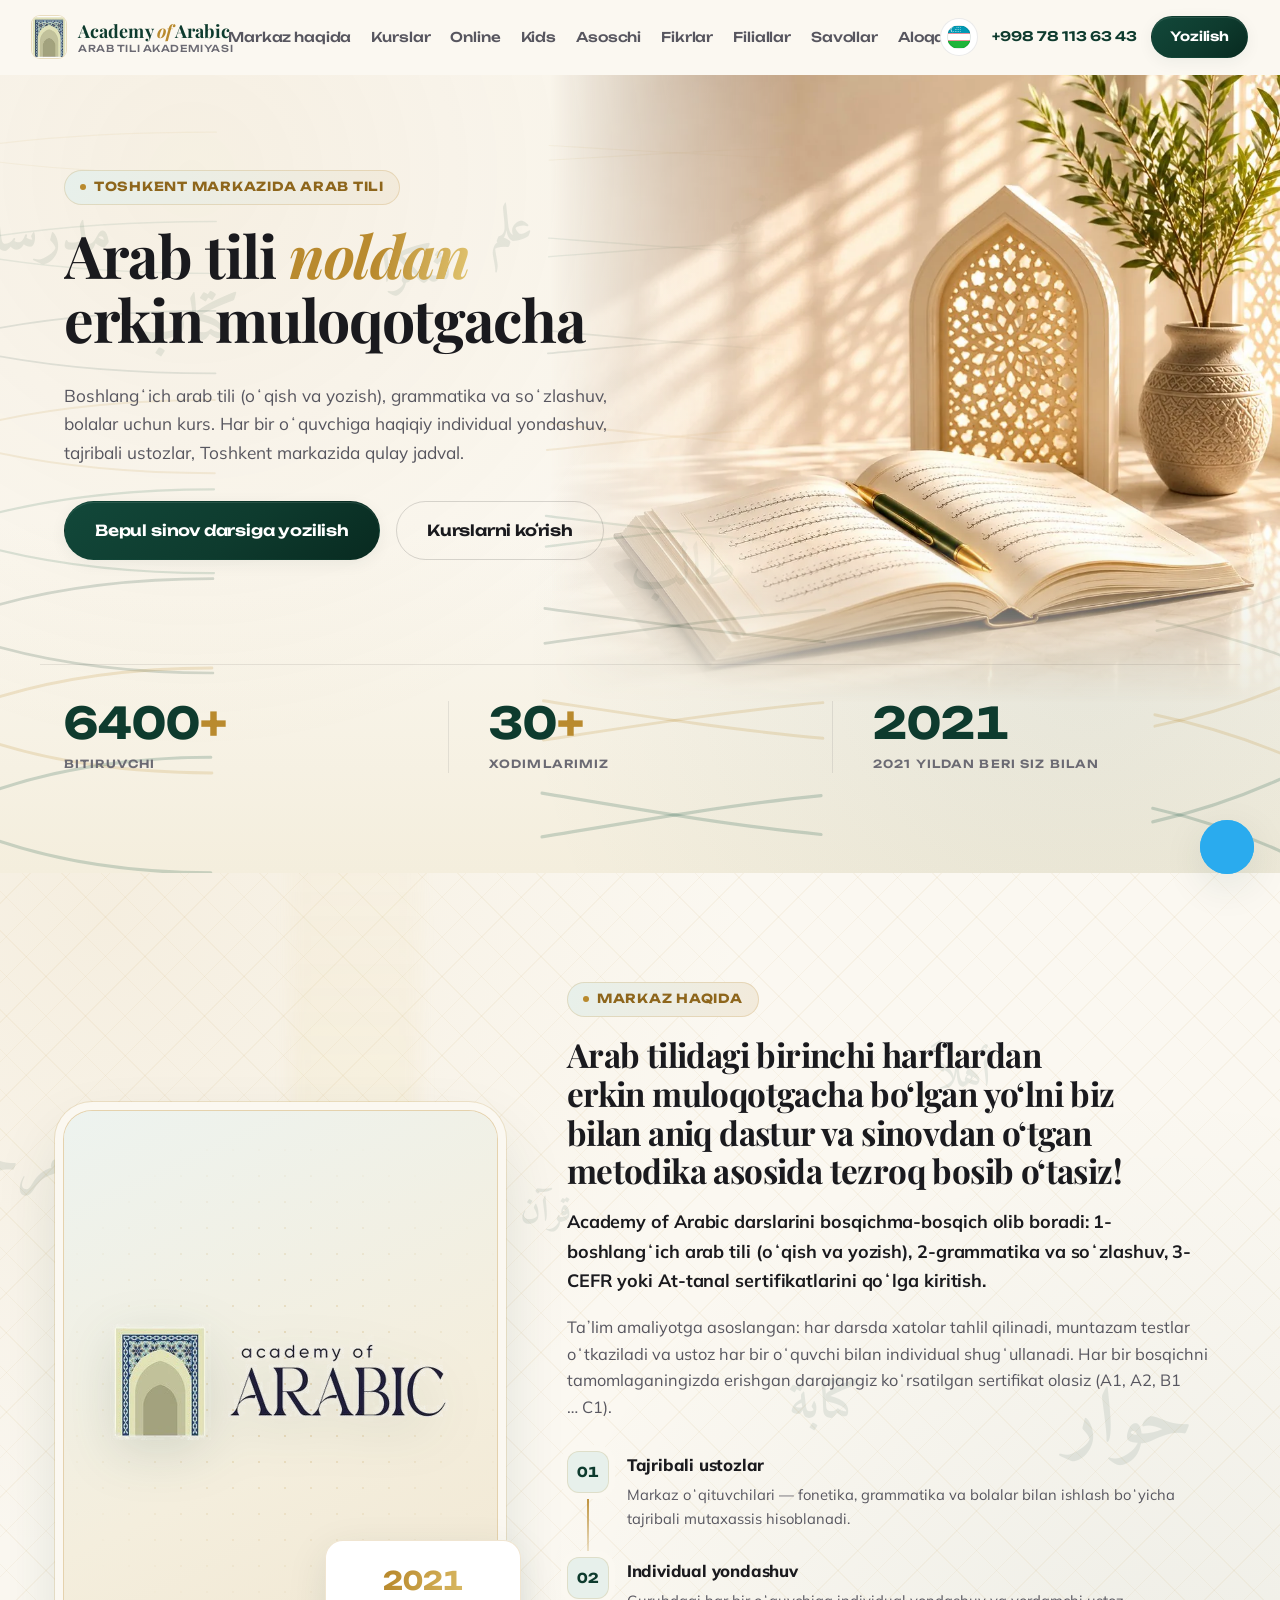
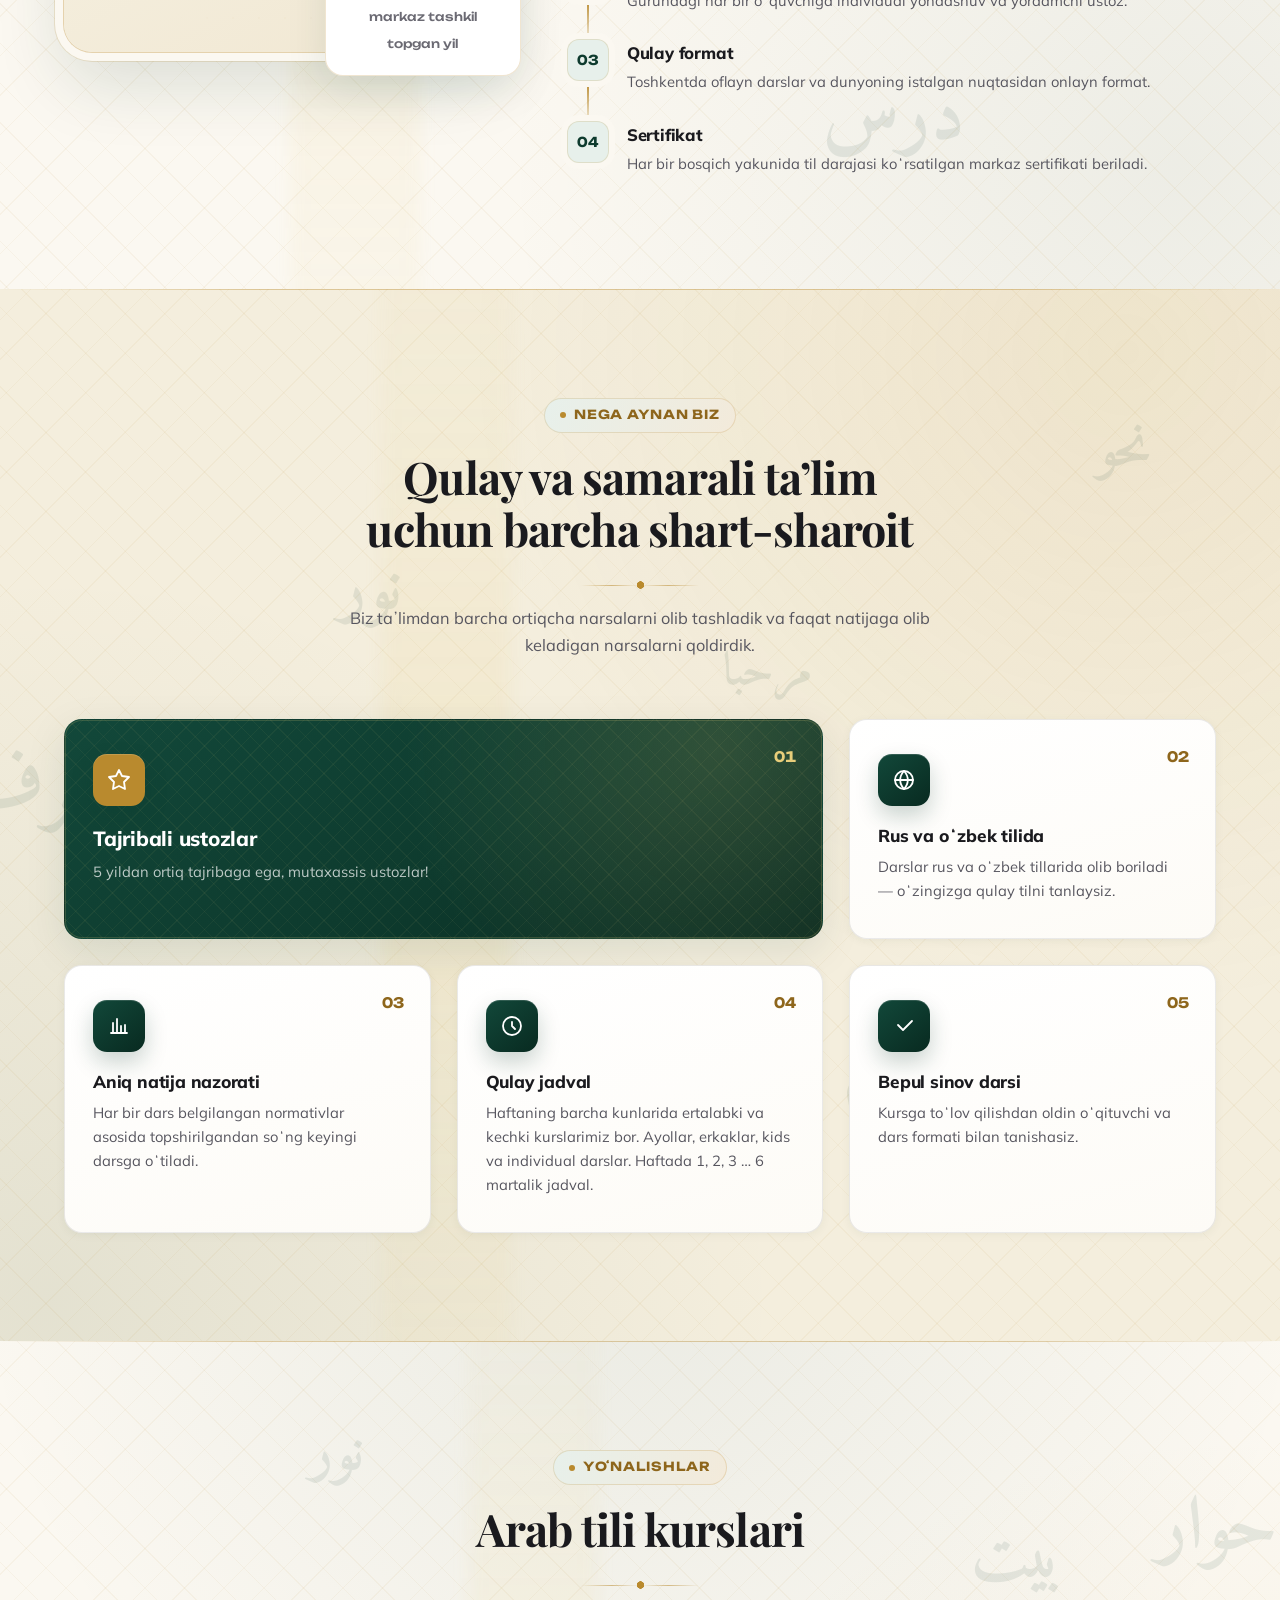
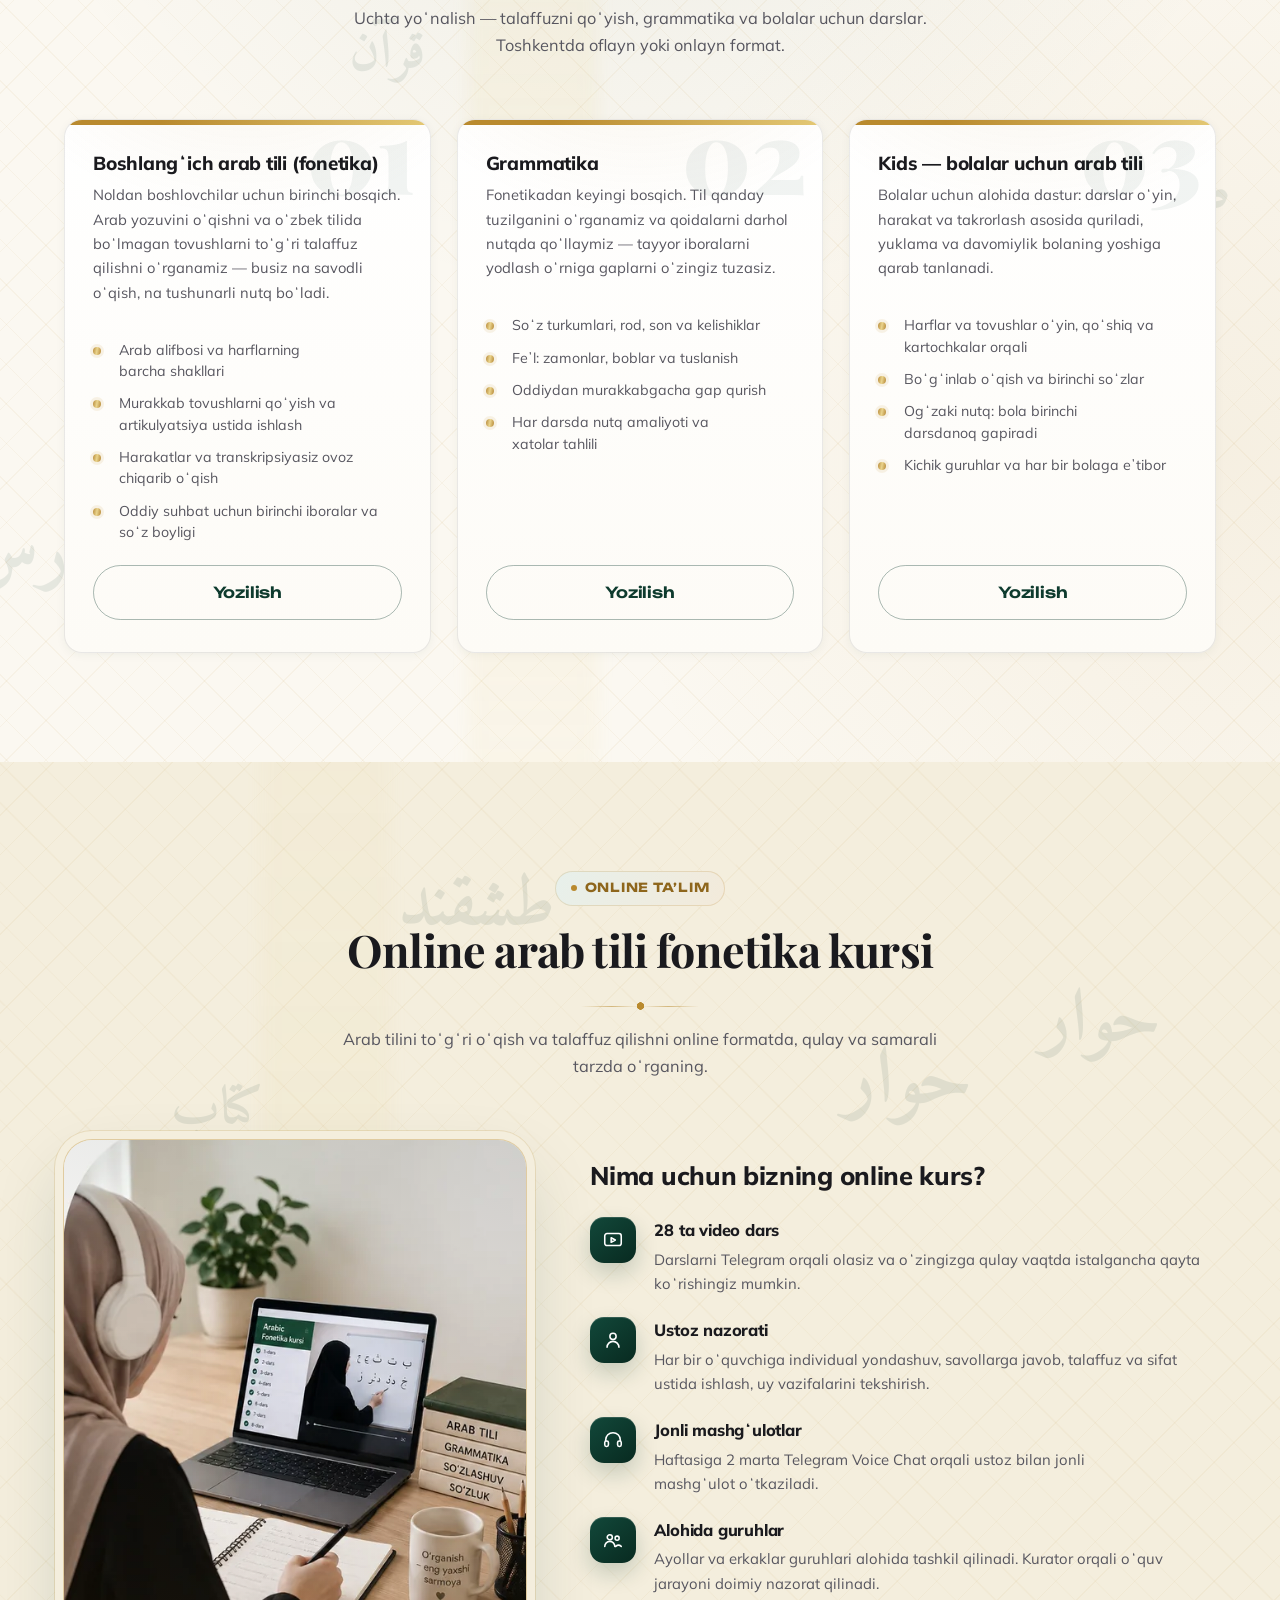
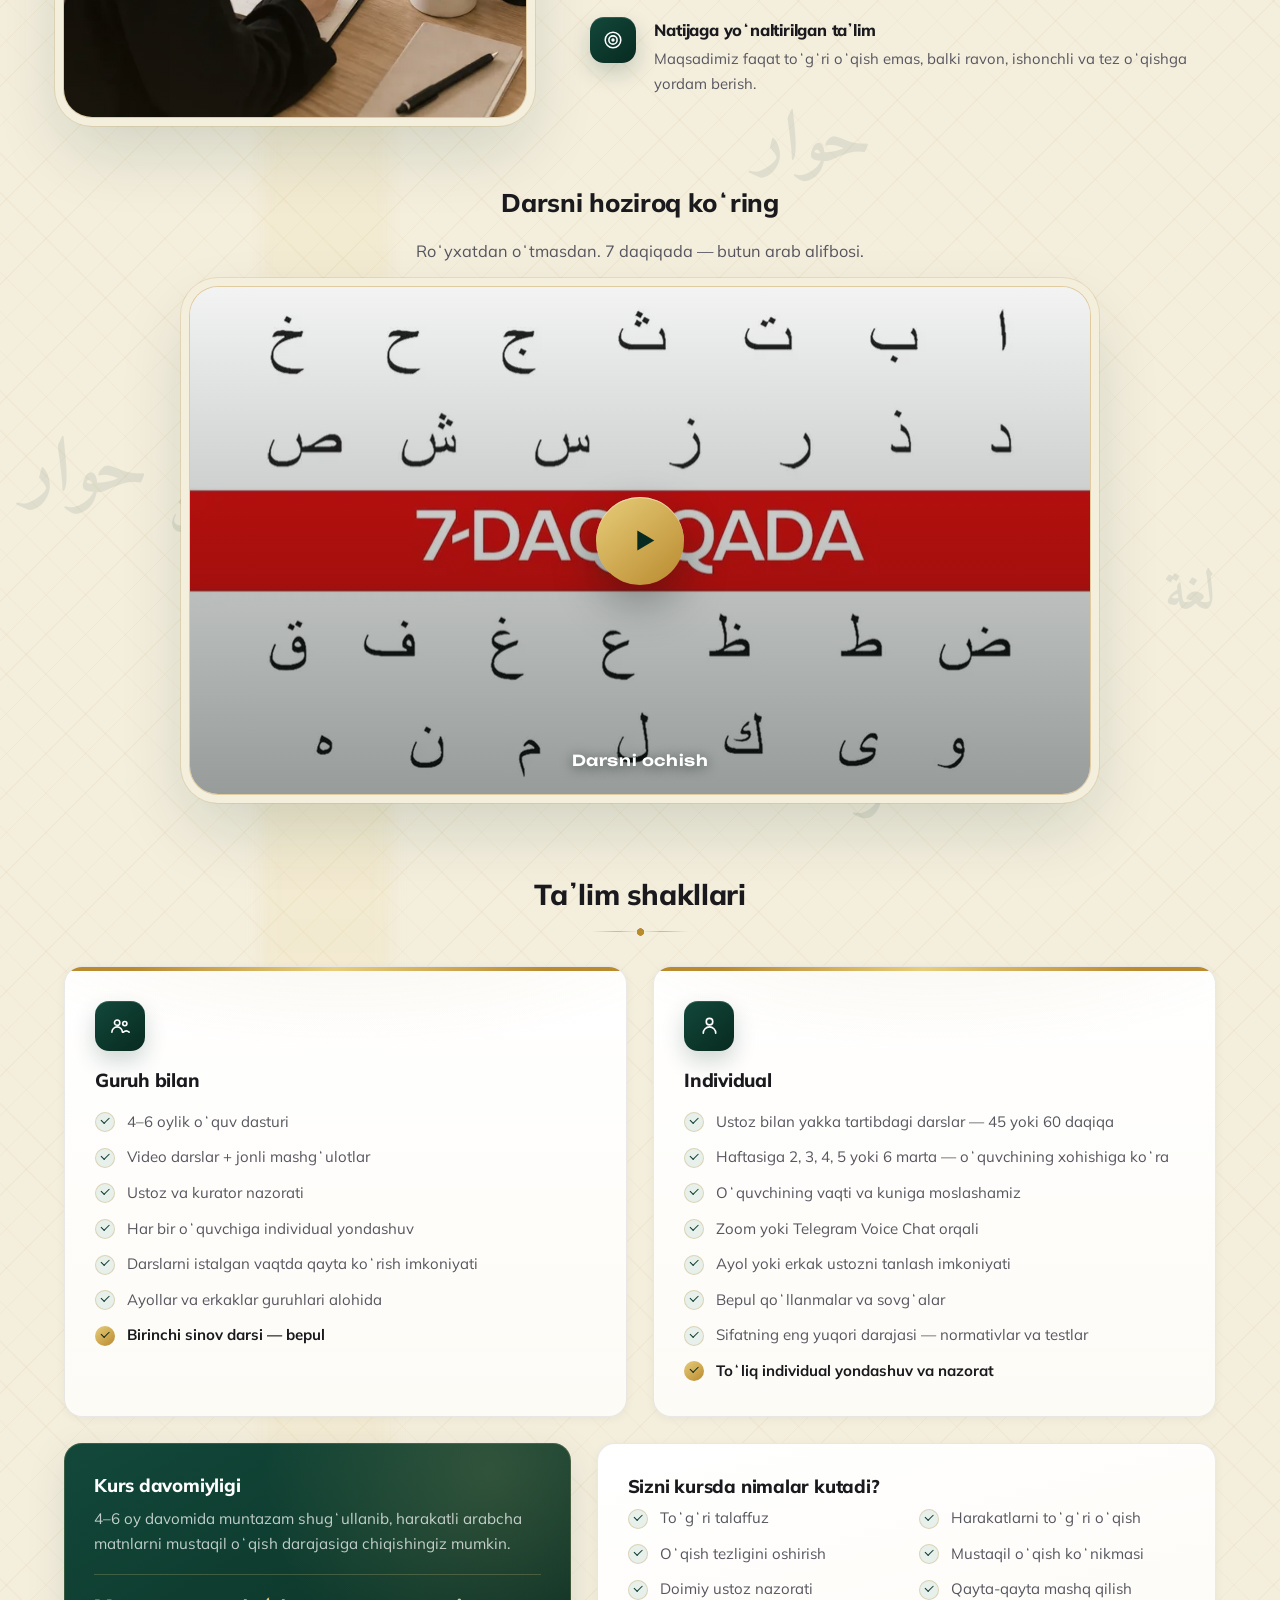
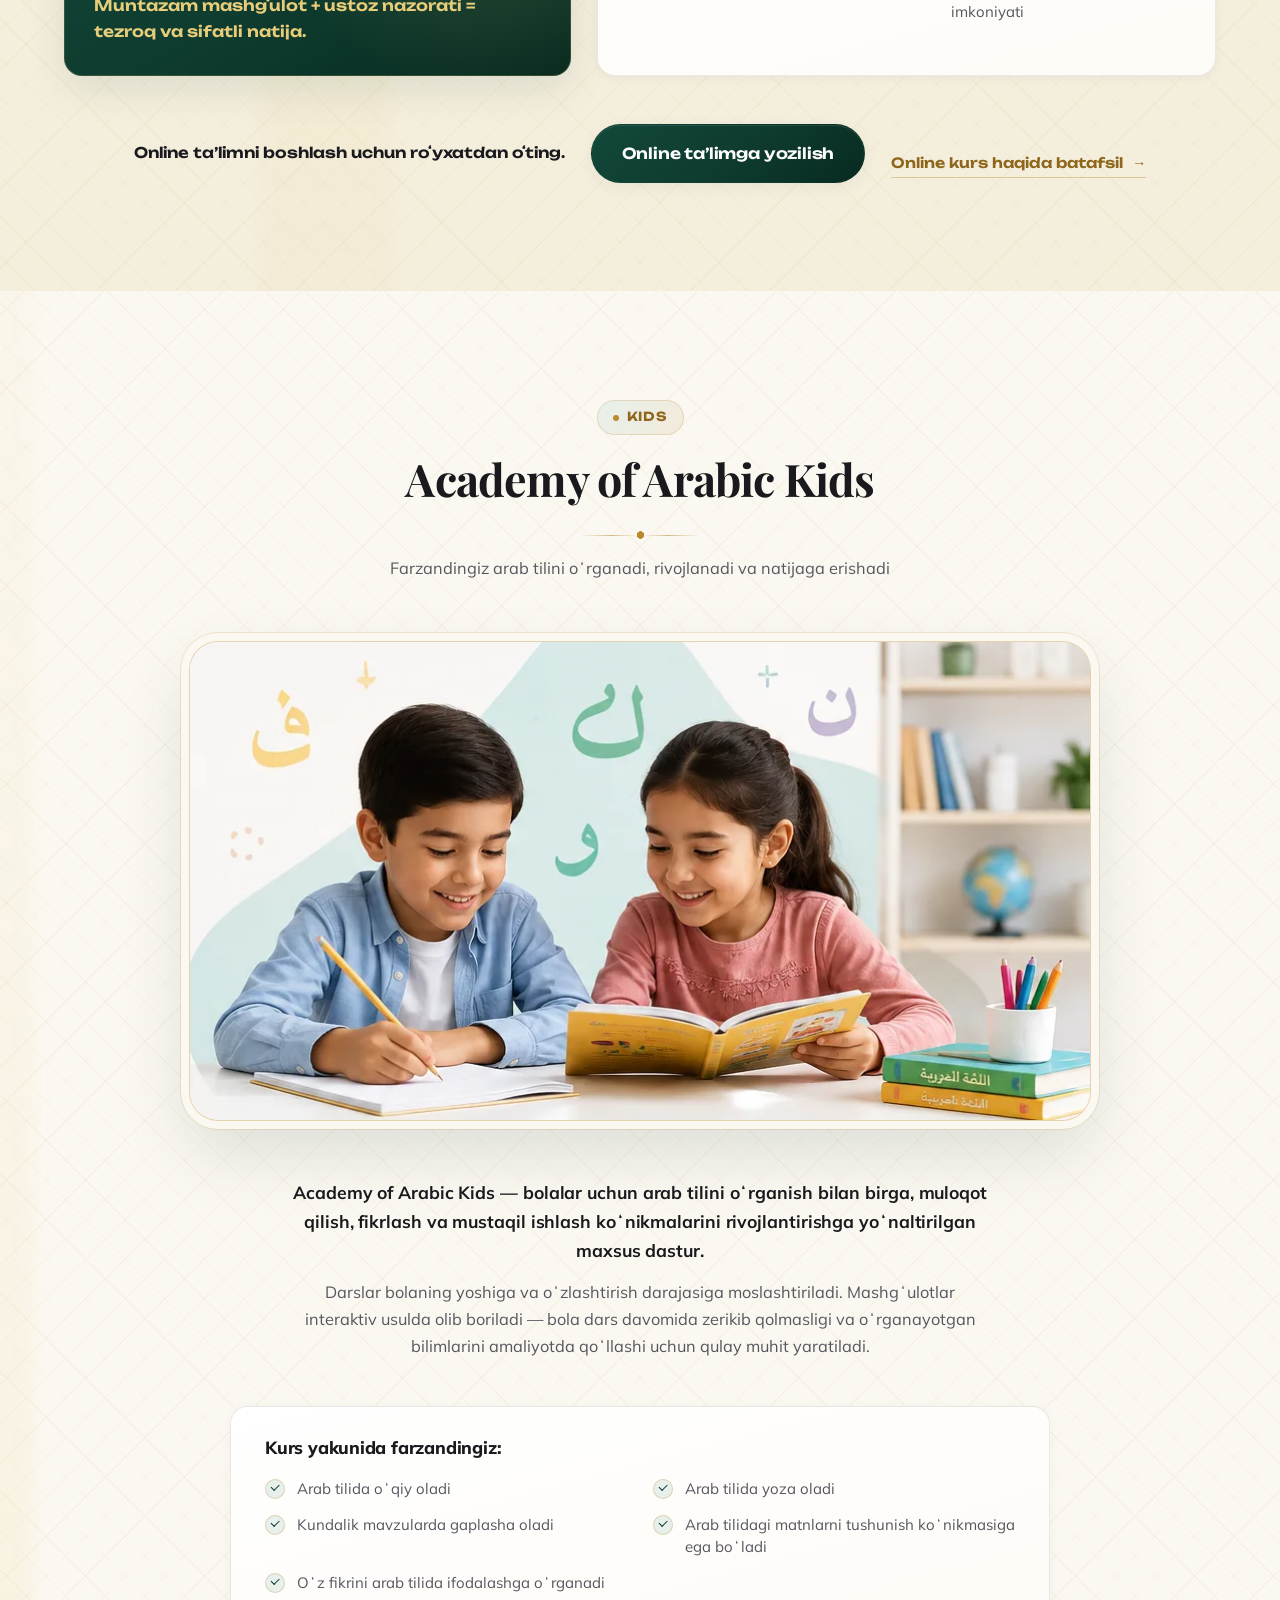
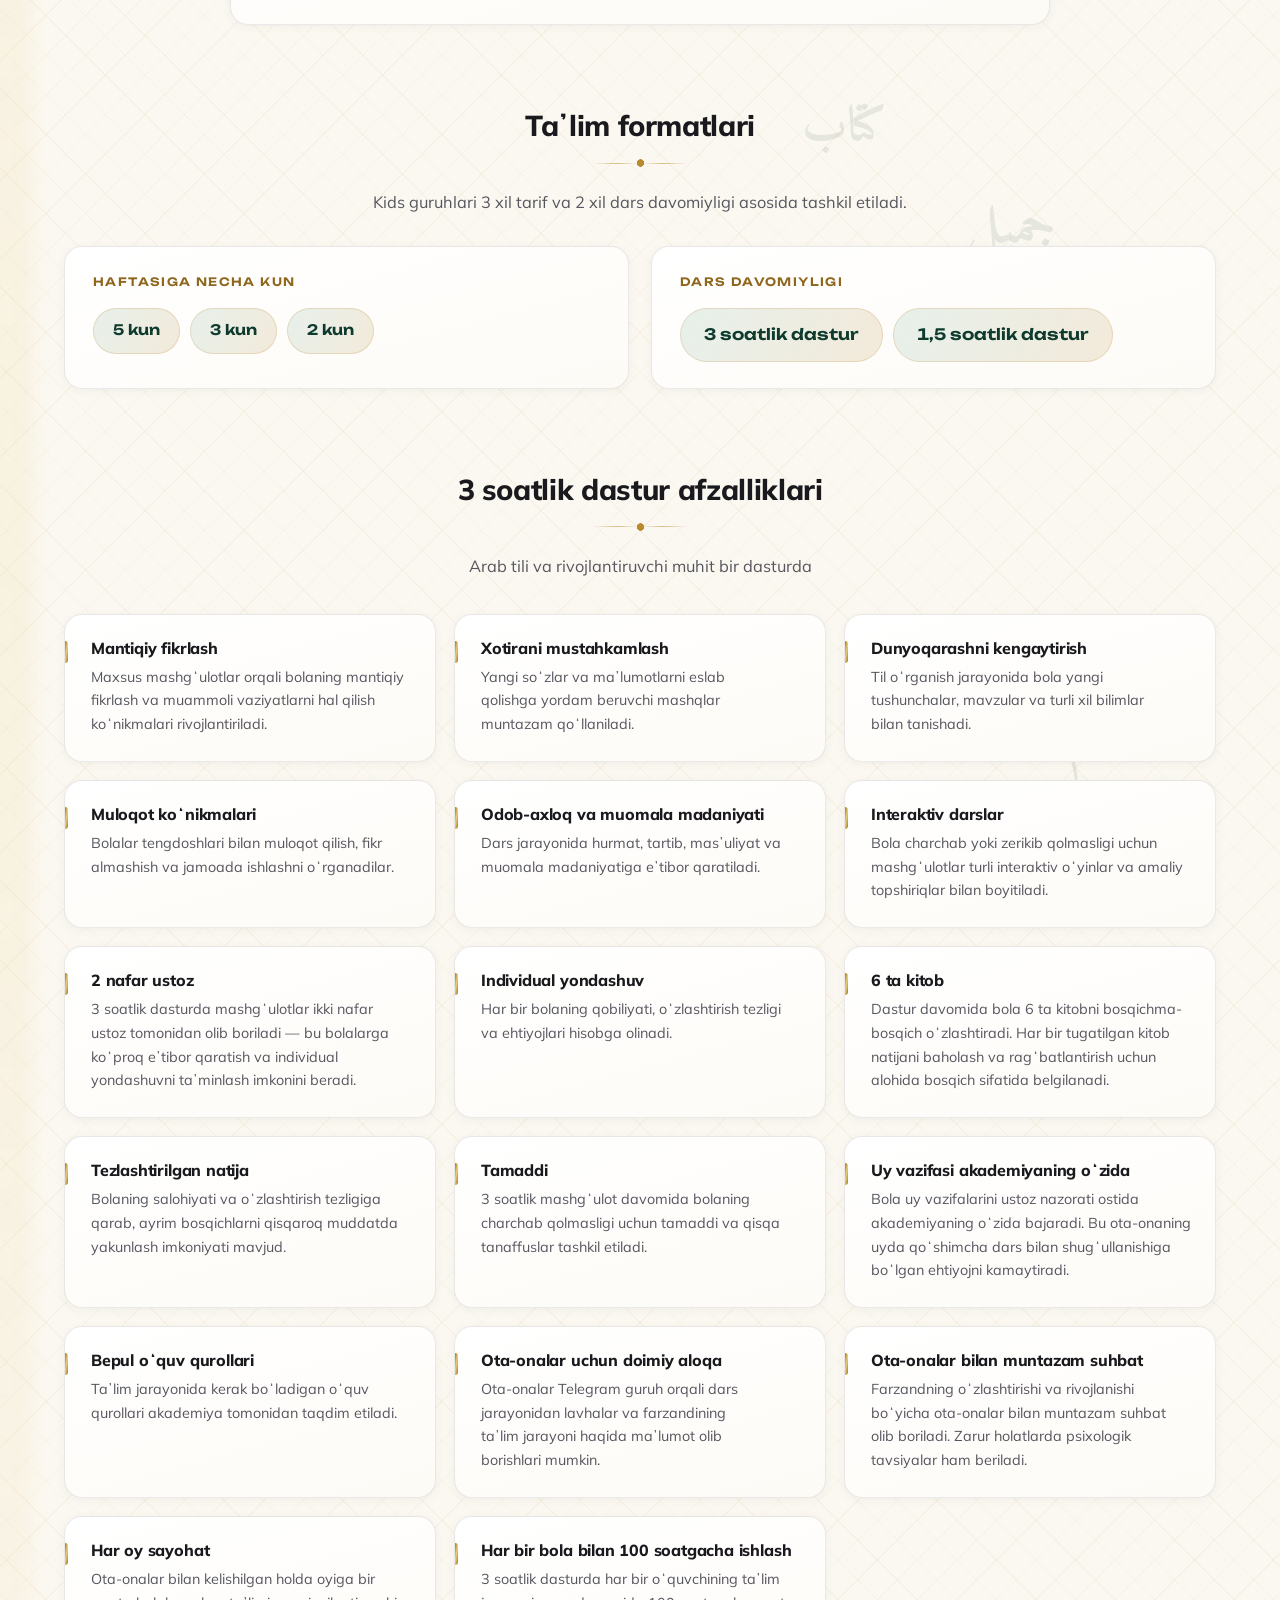
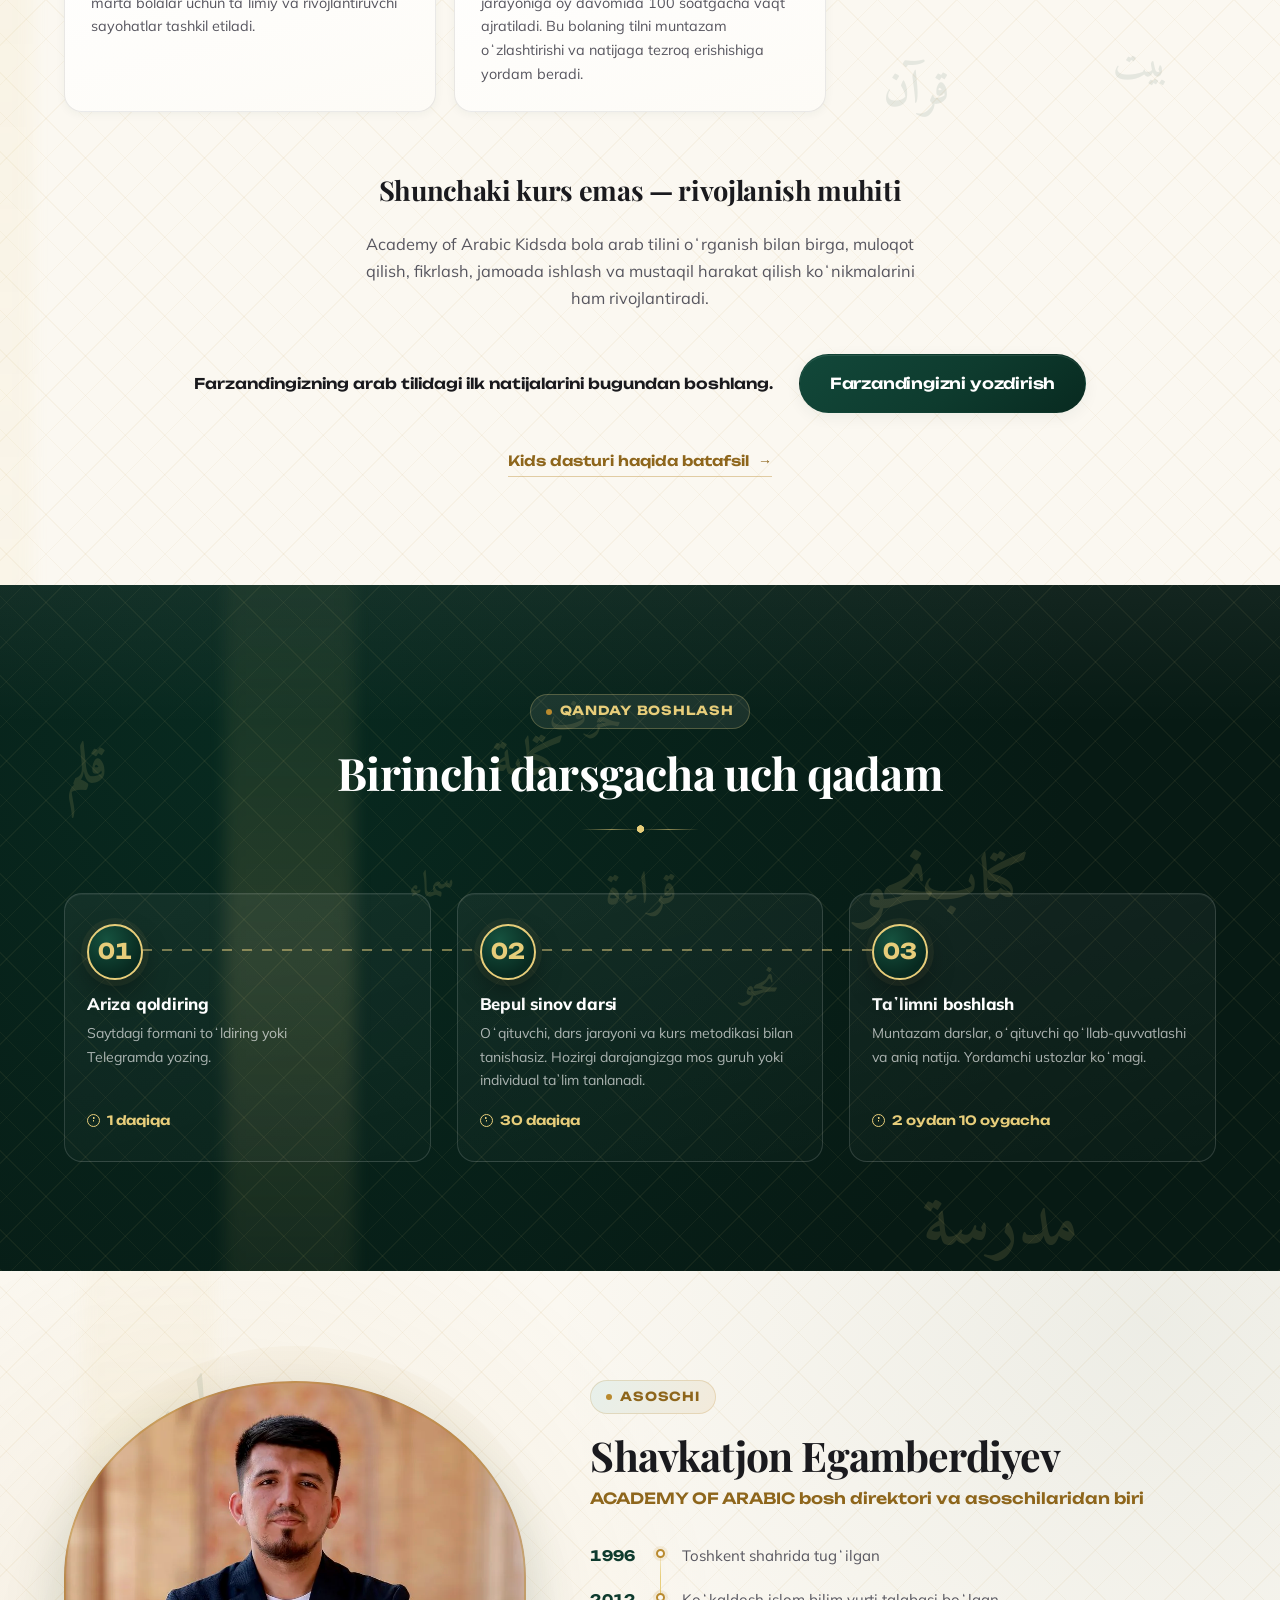
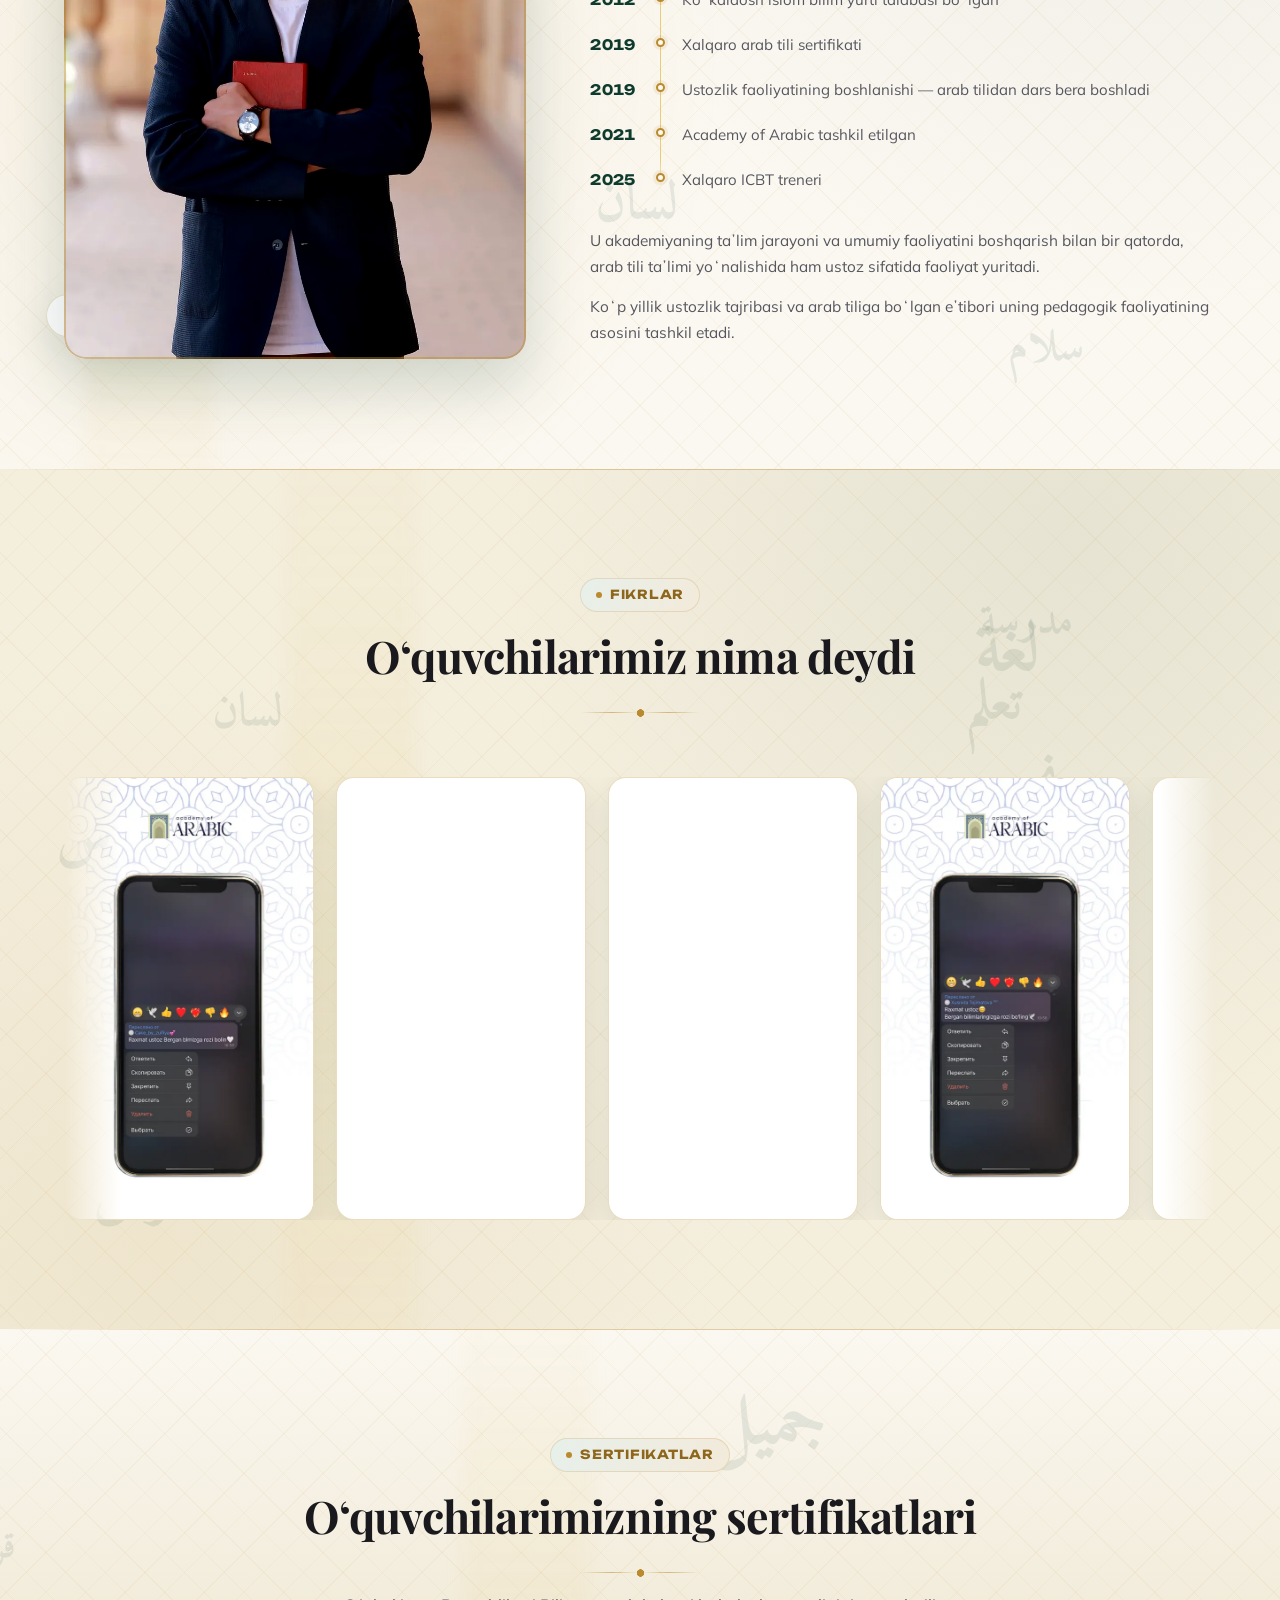
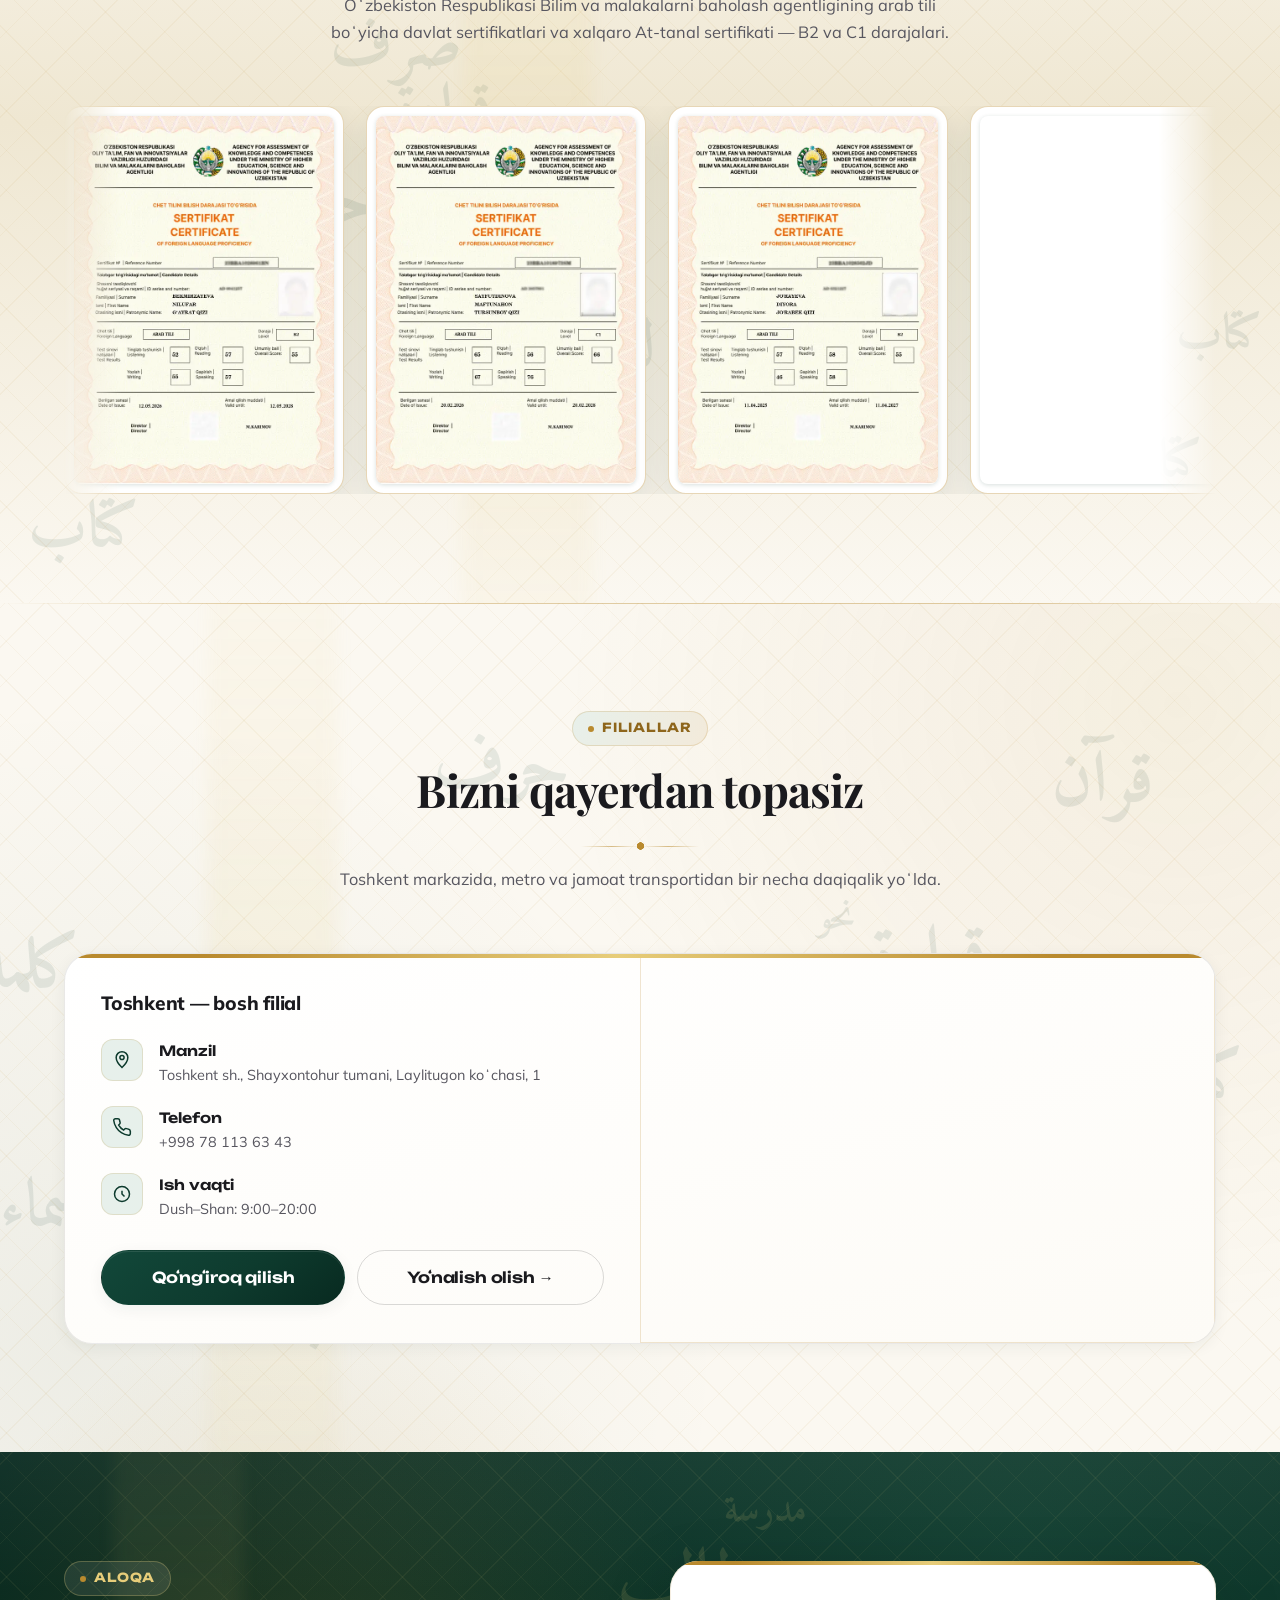
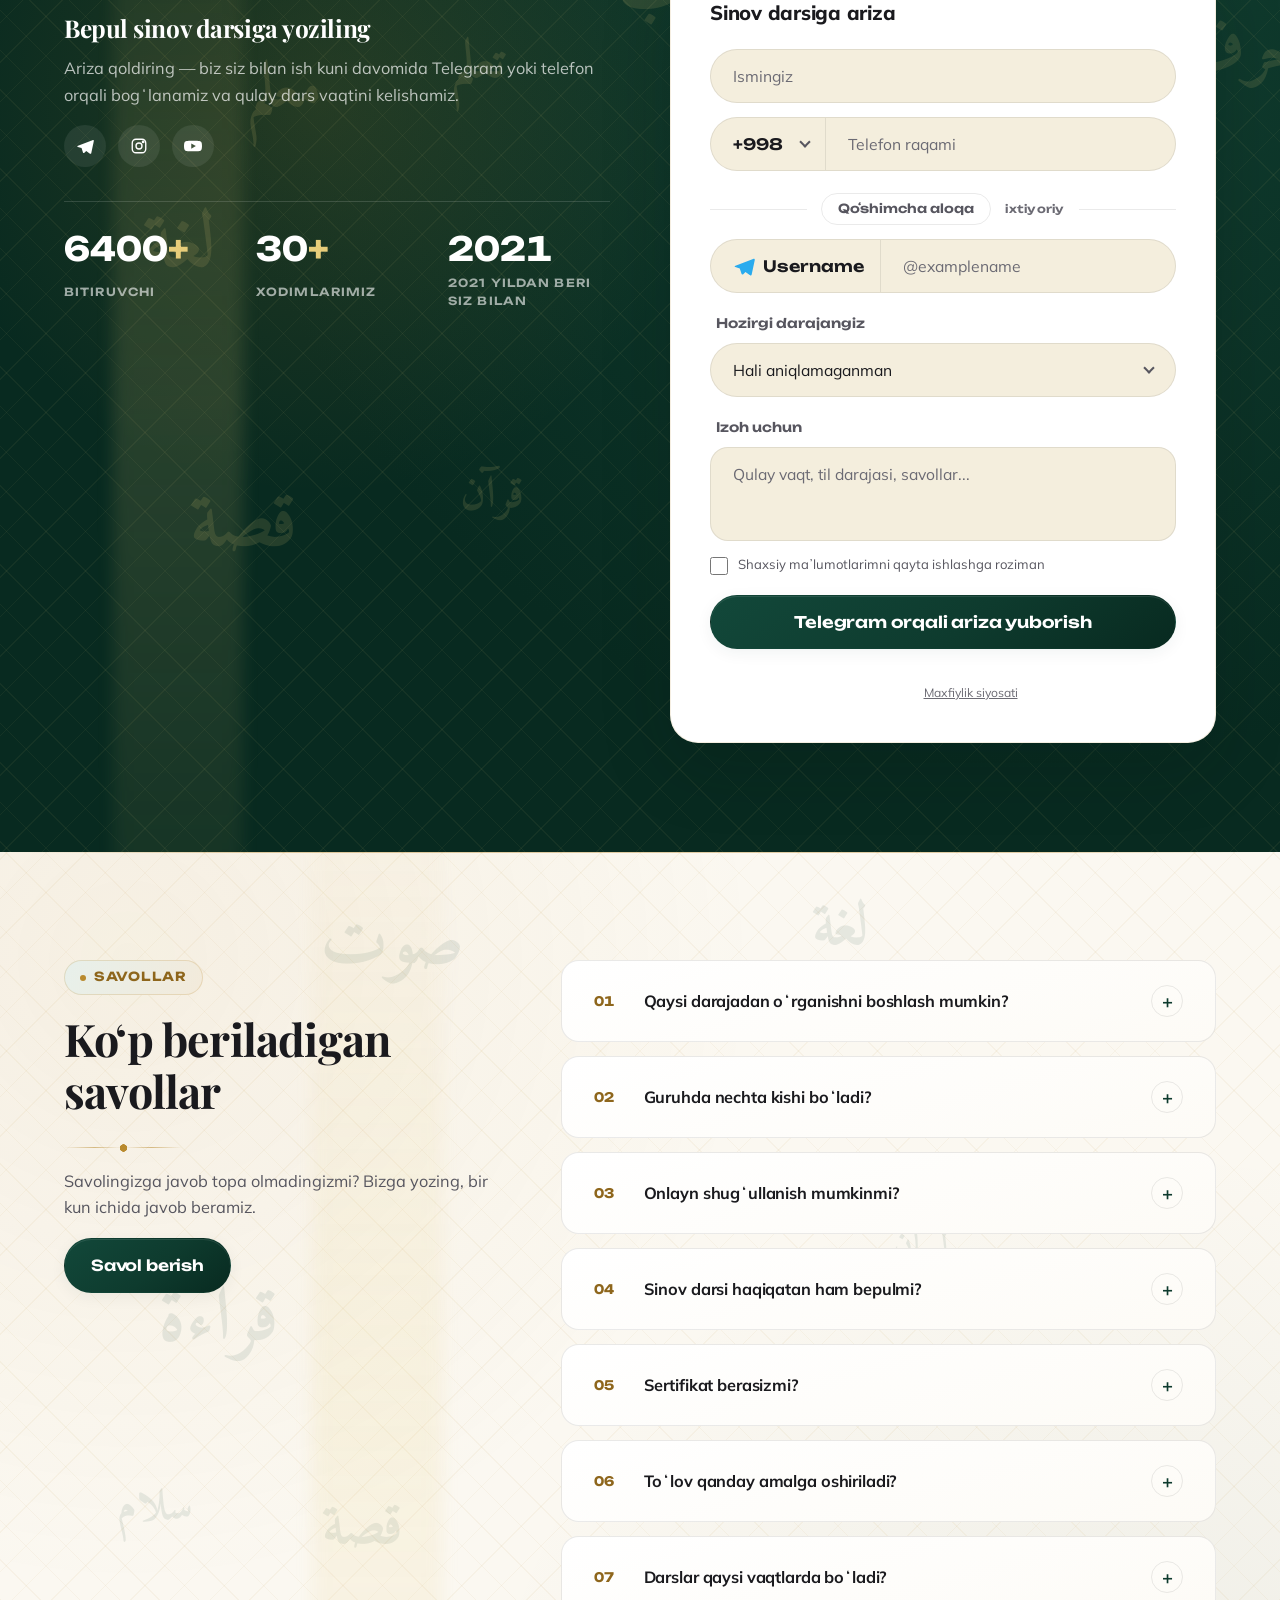
==== index.html @ 7df8fb24 "Show the seven-minute alphabet lesson instead of lesson one The sample lesson on the page was "Arab " ====
<!DOCTYPE html>

<html dir="ltr" lang="uz">
<head>
<meta charset="utf-8"/>
<meta content="width=device-width, initial-scale=1.0" name="viewport"/>
<title>Arab tili kurslari Toshkentda — Academy of Arabic</title>
<meta content="Toshkentda arab tili kurslari: fonetika, grammatika, bolalar uchun Kids va online taʼlim. Davlat ruhsatnomasi, 6400+ bitiruvchi. Birinchi dars bepul." name="description"/>
<meta content="arab tili, arab akademiyasi, arab tili akademiyasi, arab tili kurslari, toshkentda arab tili, arab tili oʻrganish, academy of arabic, fonetika, grammatika, kids arab tili" name="keywords"/>
<meta content="Academy of Arabic" property="og:site_name"/>
<meta content="Arab tili kurslari Toshkentda — Academy of Arabic" property="og:title"/>
<meta content="Fonetika, grammatika va bolalar uchun arab tili kurslari. Har bir oʻquvchiga individual yondashuv. Bepul sinov darsiga yoziling!" property="og:description"/>
<meta content="website" property="og:type"/>
<meta content="https://academy-of-arabic.uz/" property="og:url"/>
<meta content="https://academy-of-arabic.uz/assets/og-cover.jpg" property="og:image"/>
<meta content="1200" property="og:image:width"/>
<meta content="630" property="og:image:height"/>
<meta content="Academy of Arabic — arab tili akademiyasi Toshkentda" property="og:image:alt"/>
<meta content="uz_UZ" property="og:locale"/>
<meta content="summary_large_image" name="twitter:card"/>
<meta content="Arab tili kurslari Toshkentda — Academy of Arabic" name="twitter:title"/>
<meta content="Fonetika, grammatika va bolalar uchun arab tili kurslari. Bepul sinov darsiga yoziling!" name="twitter:description"/>
<meta content="https://academy-of-arabic.uz/assets/og-cover.jpg" name="twitter:image"/>
<meta content="UZ-TK" name="geo.region"/>
<meta content="Toshkent" name="geo.placename"/>
<meta content="41.3231156;69.2299471" name="geo.position"/>
<meta content="41.3231156, 69.2299471" name="ICBM"/>
<!-- Google reads the sizes it is given and prefers a square multiple of
     48; /favicon.ico is its documented fallback and lives at the root. -->
<link href="/favicon.ico?v=b4f56022de" rel="icon" sizes="16x16 32x32 48x48"/>
<link href="/assets/favicon-96.png?v=634ba7b935" rel="icon" sizes="96x96" type="image/png"/>
<link href="/assets/favicon-192.png?v=8e1a1da3ba" rel="icon" sizes="192x192" type="image/png"/>
<link href="/assets/apple-touch-icon.png?v=5cd60ec1dc" rel="apple-touch-icon" sizes="180x180"/>
<link href="/site.webmanifest" rel="manifest"/>
<meta content="#0E3B2E" name="theme-color"/>
<script type="application/ld+json">{
  "@context": "https://schema.org",
  "@graph": [
    {
      "@type": [
        "EducationalOrganization",
        "LocalBusiness"
      ],
      "@id": "https://academy-of-arabic.uz/#org",
      "name": "Academy of Arabic",
      "alternateName": [
        "Arab tili akademiyasi",
        "Arab Akademiyasi",
        "Arab tili oʻquv markazi",
        "Академия арабского языка"
      ],
      "url": "https://academy-of-arabic.uz/",
      "logo": "https://academy-of-arabic.uz/assets/logo-full.png",
      "image": "https://academy-of-arabic.uz/assets/og-cover.jpg",
      "description": "Toshkentdagi arab tili akademiyasi. Fonetika, grammatika va bolalar uchun arab tili kurslari.",
      "foundingDate": "2021",
      "address": {
        "@type": "PostalAddress",
        "streetAddress": "Laylitugon koʻchasi, 1",
        "addressLocality": "Toshkent",
        "addressSubLocality": "Shayxontohur tumani",
        "addressRegion": "Toshkent",
        "postalCode": "100001",
        "addressCountry": "UZ"
      },
      "geo": {
        "@type": "GeoCoordinates",
        "latitude": 41.3231156,
        "longitude": 69.2299471
      },
      "hasMap": "https://maps.app.goo.gl/5DndJWrEiPE9XPqY8",
      "telephone": "+998781136343",
      "areaServed": {
        "@type": "City",
        "name": "Toshkent"
      },
      "openingHoursSpecification": [
        {
          "@type": "OpeningHoursSpecification",
          "dayOfWeek": [
            "Monday",
            "Tuesday",
            "Wednesday",
            "Thursday",
            "Friday",
            "Saturday"
          ],
          "opens": "09:00",
          "closes": "20:00"
        }
      ],
      "sameAs": [
        "https://t.me/academy_arabic",
        "https://instagram.com/academy_arabic",
        "https://www.youtube.com/@Academyofarabic"
      ],
      "knowsLanguage": [
        "ar",
        "uz",
        "ru"
      ],
      "founder": {
        "@id": "https://academy-of-arabic.uz/#director"
      },
      "employee": {
        "@id": "https://academy-of-arabic.uz/#director"
      }
    },
    {
      "@type": "WebSite",
      "@id": "https://academy-of-arabic.uz/#website",
      "url": "https://academy-of-arabic.uz/",
      "name": "Academy of Arabic",
      "inLanguage": "uz",
      "publisher": {
        "@id": "https://academy-of-arabic.uz/#org"
      }
    },
    {
      "@type": "ItemList",
      "name": "Arab tili kurslari",
      "itemListElement": [
        {
          "@type": "ListItem",
          "position": 1,
          "item": {
            "@type": "Course",
            "name": "Boshlangʻich arab tili (fonetika)",
            "description": "Arab tili tovushlari va talaffuzini qoʻyish — keyingi bosqichlar uchun asos.",
            "provider": {
              "@id": "https://academy-of-arabic.uz/#org"
            },
            "inLanguage": [
              "uz",
              "ru",
              "ar"
            ],
            "educationalLevel": "Beginner",
            "hasCourseInstance": {
              "@type": "CourseInstance",
              "courseMode": [
                "Onsite",
                "Online"
              ],
              "location": {
                "@id": "https://academy-of-arabic.uz/#org"
              }
            }
          }
        },
        {
          "@type": "ListItem",
          "position": 2,
          "item": {
            "@type": "Course",
            "name": "Grammatika",
            "description": "Til tuzilishi, qoidalar va gap qurish amaliyoti.",
            "provider": {
              "@id": "https://academy-of-arabic.uz/#org"
            },
            "inLanguage": [
              "uz",
              "ru",
              "ar"
            ],
            "educationalLevel": "Intermediate",
            "hasCourseInstance": {
              "@type": "CourseInstance",
              "courseMode": [
                "Onsite",
                "Online"
              ],
              "location": {
                "@id": "https://academy-of-arabic.uz/#org"
              }
            }
          }
        },
        {
          "@type": "ListItem",
          "position": 3,
          "item": {
            "@type": "Course",
            "name": "Kids — bolalar uchun arab tili",
            "description": "3–12 yoshdagi bolalar uchun arab tili; dars soati va chastotasi tanlanadi.",
            "provider": {
              "@id": "https://academy-of-arabic.uz/#org"
            },
            "inLanguage": [
              "uz",
              "ru",
              "ar"
            ],
            "educationalLevel": "Beginner",
            "hasCourseInstance": {
              "@type": "CourseInstance",
              "courseMode": [
                "Onsite",
                "Online"
              ],
              "location": {
                "@id": "https://academy-of-arabic.uz/#org"
              }
            }
          }
        },
        {
          "@type": "ListItem",
          "position": 4,
          "item": {
            "@type": "Course",
            "name": "Online arab tili fonetika kursi",
            "description": "Arab tilini toʻgʻri oʻqish va talaffuz qilish boʻyicha online kurs: 28 ta video dars, haftasiga 2 marta jonli mashgʻulot va ustoz nazorati.",
            "provider": {
              "@id": "https://academy-of-arabic.uz/#org"
            },
            "inLanguage": [
              "uz",
              "ru",
              "ar"
            ],
            "educationalLevel": "Beginner",
            "hasCourseInstance": {
              "@type": "CourseInstance",
              "courseMode": "Online",
              "courseWorkload": "PT2H"
            }
          }
        }
      ]
    },
    {
      "@type": "FAQPage",
      "@id": "https://academy-of-arabic.uz/#faq",
      "mainEntity": [
        {
          "@type": "Question",
          "name": "Qaysi darajadan oʻrganishni boshlash mumkin?",
          "acceptedAnswer": {
            "@type": "Answer",
            "text": "Noldan — oʻquvchilarimizning aksariyati arab tili boʻyicha bazaviy bilimsiz boshlaydi. Sinov darsida boshlangʻich darajangizni aniqlaymiz va mos guruh tanlaymiz."
          }
        },
        {
          "@type": "Question",
          "name": "Guruhda nechta kishi boʻladi?",
          "acceptedAnswer": {
            "@type": "Answer",
            "text": "Guruhda 20 nafardan koʻp boʻlmaydi — bu oʻqituvchiga har biriga eʼtibor berish va har darsda nutqni mashq qilish imkonini beradi."
          }
        },
        {
          "@type": "Question",
          "name": "Onlayn shugʻullanish mumkinmi?",
          "acceptedAnswer": {
            "@type": "Answer",
            "text": "Ha, markazimizda Toshkentda oflayn darslar ham, boshqa shahar va davlatlardagi oʻquvchilar uchun onlayn format ham mavjud."
          }
        },
        {
          "@type": "Question",
          "name": "Sinov darsi haqiqatan ham bepulmi?",
          "acceptedAnswer": {
            "@type": "Answer",
            "text": "Ha, birinchi dars bepul va hech narsaga majburlamaydi — kursga toʻlov qilishdan oldin format va oʻqituvchini baholab koʻrasiz."
          }
        },
        {
          "@type": "Question",
          "name": "Sertifikat berasizmi?",
          "acceptedAnswer": {
            "@type": "Answer",
            "text": "Kurs yakunida har bir oʻquvchi oʻtilgan daraja va soatlar soni koʻrsatilgan markaz sertifikatini oladi."
          }
        },
        {
          "@type": "Question",
          "name": "Toʻlov qanday amalga oshiriladi?",
          "acceptedAnswer": {
            "@type": "Answer",
            "text": "Toʻlov bepul sinov darsidan soʻng, oylik asosda amalga oshiriladi. Individual format uchun alohida darslar boʻyicha toʻlov ham mavjud."
          }
        },
        {
          "@type": "Question",
          "name": "Darslar qaysi vaqtlarda boʻladi?",
          "acceptedAnswer": {
            "@type": "Answer",
            "text": "Markaz dushanbadan shanbagacha, soat 9:00 dan 20:00 gacha ishlaydi. Ertalabki, kechki va shanba kuni guruhlari bor — sinov darsida sizga qulay vaqtni tanlaymiz."
          }
        },
        {
          "@type": "Question",
          "name": "Bolalarni necha yoshdan qabul qilasiz?",
          "acceptedAnswer": {
            "@type": "Answer",
            "text": "Kids kursi 3 yoshdan 12 yoshgacha boʻlgan bolalar uchun moʻljallangan. Kattalar uchun fonetika va grammatika guruhlarida yosh chegarasi yoʻq."
          }
        },
        {
          "@type": "Question",
          "name": "Oʻquv markaz davlat ruhsatnomasi (litsenziya)ga egami?",
          "acceptedAnswer": {
            "@type": "Answer",
            "text": "Ha. Academy of Arabic NTM Vazirlar Mahkamasi huzuridagi Taʼlim sifatini nazorat qilish davlat inspeksiyasi tomonidan roʻyxatga olingan: 09.12.2021-yildagi №016923 tasdiqnoma, reestr raqami X-174389. Hujjatning ikkala sahifasi quyida keltirilgan — kattalashtirib koʻrish uchun rasm ustiga bosing."
          }
        }
      ]
    },
    {
      "@type": "Person",
      "@id": "https://academy-of-arabic.uz/#director",
      "name": "Shavkatjon Egamberdiyev",
      "jobTitle": "Asoschi va bosh direktor",
      "birthDate": "1996",
      "worksFor": {
        "@id": "https://academy-of-arabic.uz/#org"
      },
      "knowsLanguage": [
        "ar",
        "uz",
        "ru"
      ],
      "image": "https://academy-of-arabic.uz/assets/director.jpg"
    }
  ]
}</script>
<!-- The faces are served from this origin, cut to the subsets the four
     languages use; they were a render-blocking round trip to a third party
     before a word could be painted. Regenerate with tools/build-fonts.py.
     The three preloads are swapped per language by tools/build-langs.py. -->
<link as="font" crossorigin="" href="/assets/fonts/playfair-display-latin-wght-normal.woff2" rel="preload" type="font/woff2"/>
<link as="font" crossorigin="" href="/assets/fonts/mulish-latin-wght-normal.woff2" rel="preload" type="font/woff2"/>
<link as="font" crossorigin="" href="/assets/fonts/unbounded-latin-wght-normal.woff2" rel="preload" type="font/woff2"/>
<link href="/css/fonts.css?v=d1df4e11bb" rel="stylesheet"/>
<!-- ?v= is bumped whenever these files change: Pages serves them with a
     10-minute cache, so without it a visitor can get new markup with a
     stale stylesheet and the layout breaks -->
<link href="/css/style.css?v=571b0b9cf4" rel="stylesheet"/>
<meta content="ru_RU" property="og:locale:alternate"/><meta content="ar_AR" property="og:locale:alternate"/><meta content="en_US" property="og:locale:alternate"/><link href="https://academy-of-arabic.uz/" rel="canonical"/></head>
<body>
<div aria-hidden="true" class="pattern-overlay"></div>
<!-- ===== HEADER ===== -->
<header class="site-header" id="siteHeader">
<div class="container header-inner">
<a class="brand" href="#home">
<span aria-hidden="true" class="brand-mark" data-logo-icon=""></span>
<span class="brand-text">
<span class="brand-title">Academy <em>of</em> Arabic</span>
<span class="brand-sub" data-i18n="nav.tagline">Arab tili akademiyasi</span>
</span>
</a>
<nav class="main-nav" id="mainNav">
<a data-i18n="nav.about" href="#about">Markaz haqida</a>
<a data-i18n="nav.courses" href="#courses">Kurslar</a>
<a data-i18n="nav.online" href="#online">Online</a>
<a data-i18n="nav.kids" href="#kids">Kids</a>
<a data-i18n="nav.director" href="#director">Asoschi</a>
<a data-i18n="nav.reviews" href="#reviews">Fikrlar</a>
<a data-i18n="nav.branches" href="#branches">Filiallar</a>
<a data-i18n="nav.faq" href="#faq">Savollar</a>
<a data-i18n="nav.contact" href="#contact">Aloqa</a>
<a class="btn btn-primary nav-cta-mobile" data-i18n="nav.cta" data-open-booking="" href="#contact">Yozilish</a>
</nav>
<div class="header-actions">
<div class="lang-switch" id="langSwitch">
<button aria-expanded="false" aria-haspopup="true" aria-label="Til / Language" class="lang-current" id="langCurrent" type="button">
<span aria-hidden="true" class="flag flag-uz"></span>
</button>
<ul class="lang-menu" id="langMenu" role="menu">
<li role="none"><a class="lang-btn" data-lang="uz" href="/" hreflang="uz" role="menuitem"><span aria-hidden="true" class="flag flag-uz"></span>Oʻzbek</a></li>
<li role="none"><a class="lang-btn" data-lang="ru" href="/ru/" hreflang="ru" role="menuitem"><span aria-hidden="true" class="flag flag-ru"></span>Русский</a></li>
<li role="none"><a class="lang-btn" data-lang="en" href="/en/" hreflang="en" role="menuitem"><span aria-hidden="true" class="flag flag-en"></span>English</a></li>
<li role="none"><a class="lang-btn" data-lang="ar" href="/ar/" hreflang="ar" role="menuitem"><span aria-hidden="true" class="flag flag-ar"></span>العربية</a></li>
</ul>
</div>
<a class="header-phone" href="tel:+998781136343">+998 78 113 63 43</a>
<a class="btn btn-primary btn-sm" data-i18n="nav.cta" data-open-booking="" href="#contact">Yozilish</a>
<button aria-expanded="false" aria-label="Меню" class="burger" id="burgerBtn" type="button">
<span></span><span></span><span></span>
</button>
</div>
</div>
<div aria-hidden="true" class="scroll-progress" id="scrollProgress"></div>
</header>
<main id="home">
<!-- ===== HERO ===== -->
<section class="hero">
<div class="hero-media">
<picture>
<source sizes="(max-width: 640px) 100vw, (max-width: 1024px) 70vw, 1100px" srcset="/assets/hero-photo-550.webp 550w, /assets/hero-photo-800.webp 800w, /assets/hero-photo-1100.webp 1100w" type="image/webp"/>
<img alt="" class="hero-photo" fetchpriority="high" height="1100" src="/assets/hero-photo.jpg" width="1100"/>
</picture>
</div>
<div class="container hero-inner">
<div class="hero-copy reveal">
<span class="tag" data-i18n="hero.badge">Toshkent markazida arab tili</span>
<h1 class="hero-title">
<span data-i18n-words="hero.title1">Arab tili</span>
<span class="accent" data-i18n-words="hero.title2">noldan</span>
<span data-i18n-words="hero.title3">erkin muloqotgacha</span>
</h1>
<p class="hero-subtitle" data-i18n="hero.subtitle">Boshlangʻich arab tili (oʻqish va yozish), grammatika va soʻzlashuv, bolalar uchun kurs. Har bir oʻquvchiga haqiqiy individual yondashuv, tajribali ustozlar, Toshkent markazida qulay jadval.</p>
<div class="hero-actions">
<a class="btn btn-primary btn-lg" data-i18n="hero.ctaPrimary" data-open-booking="" href="#contact">Bepul sinov darsiga yozilish</a>
<a class="btn btn-ghost btn-lg" data-i18n="hero.ctaSecondary" href="#courses">Kurslarni koʻrish</a>
</div>
</div>
</div>
<div class="container hero-stats">
<div class="stat">
<span class="stat-num" data-count="6400">6400</span><span class="stat-plus">+</span>
<span class="stat-label" data-i18n="hero.statsStudents">bitiruvchi</span>
</div>
<div class="stat">
<span class="stat-num" data-count="30">30</span><span class="stat-plus">+</span>
<span class="stat-label" data-i18n="hero.statsTeachers">Xodimlarimiz</span>
</div>
<div class="stat">
<span class="stat-num">2021</span>
<span class="stat-label" data-i18n="hero.statsSince">2021 yildan beri siz bilan</span>
</div>
</div>
<div aria-hidden="true" class="hero-bg-pattern" id="heroBgPattern"></div>
</section>
<!-- ===== ABOUT ===== -->
<section class="section" id="about">
<div class="container about-grid">
<div class="about-visual reveal-scale">
<div class="about-frame">
<div class="about-frame-pattern"></div>
<picture>
<source srcset="/assets/logo-full.webp" type="image/webp"/>
<img alt="Academy of Arabic" class="about-logo" decoding="async" height="254" loading="lazy" src="/assets/logo-full.png" width="680"/>
</picture>
</div>
<div class="about-badge">
<span class="about-badge-num">2021</span>
<span data-i18n="about.badgeLabel">markaz tashkil topgan yil</span>
</div>
</div>
<div class="about-copy reveal">
<span class="tag" data-i18n="about.tag">Markaz haqida</span>
<h2 data-i18n="about.title">Arab tilidagi birinchi harflardan erkin muloqotgacha boʻlgan yoʻlni biz bilan aniq dastur va sinovdan oʻtgan metodika asosida tezroq bosib oʻtasiz!</h2>
<p class="lead" data-i18n="about.lead">Academy of Arabic darslarini bosqichma-bosqich olib boradi: 1-boshlangʻich arab tili (oʻqish va yozish), 2-grammatika va soʻzlashuv, 3-CEFR yoki At-tanal sertifikatlarini qoʻlga kiritish.</p>
<p data-i18n="about.text">Taʼlim amaliyotga asoslangan: har darsda xatolar tahlil qilinadi, muntazam testlar oʻtkaziladi va ustoz har bir oʻquvchi bilan individual shugʻullanadi. Har bir bosqichni tamomlaganingizda erishgan darajangiz koʻrsatilgan sertifikat olasiz (A1, A2, B1 … C1).</p>
<ul class="about-points">
<li>
<span class="point-ico">01</span>
<div><strong data-i18n="about.point1Title">Tajribali ustozlar</strong><p data-i18n="about.point1Desc">Markaz oʻqituvchilari — fonetika, grammatika va bolalar bilan ishlash boʻyicha tajribali mutaxassis hisoblanadi.</p></div>
</li>
<li>
<span class="point-ico">02</span>
<div><strong data-i18n="about.point2Title">Individual yondashuv</strong><p data-i18n="about.point2Desc">Guruhdagi har bir oʻquvchiga individual yondashuv va yordamchi ustoz.</p></div>
</li>
<li>
<span class="point-ico">03</span>
<div><strong data-i18n="about.point3Title">Qulay format</strong><p data-i18n="about.point3Desc">Toshkentda oflayn darslar va dunyoning istalgan nuqtasidan onlayn format.</p></div>
</li>
<li>
<span class="point-ico">04</span>
<div><strong data-i18n="about.point4Title">Sertifikat</strong><p data-i18n="about.point4Desc">Har bir bosqich yakunida til darajasi koʻrsatilgan markaz sertifikati beriladi.</p></div>
</li>
</ul>
</div>
</div>
</section>
<!-- ===== FEATURES ===== -->
<section class="section section-alt" id="features">
<div class="container">
<div class="section-head reveal-blur">
<span class="tag" data-i18n="features.tag">Nega aynan biz</span>
<h2 data-i18n="features.title">Qulay va samarali taʼlim uchun barcha shart-sharoit</h2>
<p data-i18n="features.subtitle">Biz taʼlimdan barcha ortiqcha narsalarni olib tashladik va faqat natijaga olib keladigan narsalarni qoldirdik.</p>
</div>
<div class="features-grid">
<div class="feature-card reveal">
<span aria-hidden="true" class="feature-ico"><svg viewbox="0 0 24 24"><path d="M12 2l3 6 7 1-5 5 1 7-6-3-6 3 1-7-5-5 7-1z"></path></svg></span>
<h3 data-i18n="features.item1Title">Tajribali ustozlar</h3>
<p data-i18n="features.item1Desc">5 yildan ortiq tajribaga ega, mutaxassis ustozlar!</p>
</div>
<div class="feature-card reveal">
<span aria-hidden="true" class="feature-ico"><svg viewbox="0 0 24 24"><circle cx="12" cy="12" r="9"></circle><path d="M3 12h18M12 3c2.5 2.7 3.8 5.7 3.8 9S14.5 18.3 12 21c-2.5-2.7-3.8-5.7-3.8-9S9.5 5.7 12 3z"></path></svg></span>
<h3 data-i18n="features.item3Title">Rus va oʻzbek tilida</h3>
<p data-i18n="features.item3Desc">Darslar rus va oʻzbek tillarida olib boriladi — oʻzingizga qulay tilni tanlaysiz.</p>
</div>
<div class="feature-card reveal">
<span aria-hidden="true" class="feature-ico"><svg viewbox="0 0 24 24"><path d="M4 19h16M6 19V9m4 10V5m4 14v-7m4 7V11"></path></svg></span>
<h3 data-i18n="features.item4Title">Aniq natija nazorati</h3>
<p data-i18n="features.item4Desc">Har bir dars belgilangan normativlar asosida topshirilgandan soʻng keyingi darsga oʻtiladi.</p>
</div>
<div class="feature-card reveal">
<span aria-hidden="true" class="feature-ico"><svg viewbox="0 0 24 24"><path d="M12 8v4l3 3M12 3a9 9 0 100 18 9 9 0 000-18z"></path></svg></span>
<h3 data-i18n="features.item5Title">Qulay jadval</h3>
<p data-i18n="features.item5Desc">Haftaning barcha kunlarida ertalabki va kechki kurslarimiz bor. Ayollar, erkaklar, kids va individual darslar. Haftada 1, 2, 3 … 6 martalik jadval.</p>
</div>
<div class="feature-card reveal">
<span aria-hidden="true" class="feature-ico"><svg viewbox="0 0 24 24"><path d="M20 7l-9 9-5-5"></path></svg></span>
<h3 data-i18n="features.item6Title">Bepul sinov darsi</h3>
<p data-i18n="features.item6Desc">Kursga toʻlov qilishdan oldin oʻqituvchi va dars formati bilan tanishasiz.</p>
</div>
</div>
</div>
</section>
<!-- ===== COURSES ===== -->
<section class="section" id="courses">
<div class="container">
<div class="section-head reveal-blur">
<span class="tag" data-i18n="courses.tag">Yoʻnalishlar</span>
<h2 data-i18n="courses.title">Arab tili kurslari</h2>
<p data-i18n="courses.subtitle">Uchta yoʻnalish — talaffuzni qoʻyish, grammatika va bolalar uchun darslar. Toshkentda oflayn yoki onlayn format.</p>
</div>
<div class="courses-grid courses-grid-3">
<article class="course-card reveal">
<h3 data-i18n="courses.item1Title">Boshlangʻich arab tili (fonetika)</h3>
<p data-i18n="courses.item1Desc">Noldan boshlovchilar uchun birinchi bosqich. Arab yozuvini oʻqishni va oʻzbek tilida boʻlmagan tovushlarni toʻgʻri talaffuz qilishni oʻrganamiz — busiz na savodli oʻqish, na tushunarli nutq boʻladi.</p>
<ul class="course-points">
<li data-i18n="courses.item1Point1">Arab alifbosi va harflarning barcha shakllari</li>
<li data-i18n="courses.item1Point2">Murakkab tovushlarni qoʻyish va artikulyatsiya ustida ishlash</li>
<li data-i18n="courses.item1Point3">Harakatlar va transkripsiyasiz ovoz chiqarib oʻqish</li>
<li data-i18n="courses.item1Point4">Oddiy suhbat uchun birinchi iboralar va soʻz boyligi</li>
</ul>
<a class="btn btn-outline btn-block course-cta" data-course-key="contact.course2" data-i18n="courses.cta" data-open-booking="" href="#contact">Yozilish</a>
</article>
<article class="course-card reveal">
<h3 data-i18n="courses.item2Title">Grammatika</h3>
<p data-i18n="courses.item2Desc">Fonetikadan keyingi bosqich. Til qanday tuzilganini oʻrganamiz va qoidalarni darhol nutqda qoʻllaymiz — tayyor iboralarni yodlash oʻrniga gaplarni oʻzingiz tuzasiz.</p>
<ul class="course-points">
<li data-i18n="courses.item2Point1">Soʻz turkumlari, rod, son va kelishiklar</li>
<li data-i18n="courses.item2Point2">Feʼl: zamonlar, boblar va tuslanish</li>
<li data-i18n="courses.item2Point3">Oddiydan murakkabgacha gap qurish</li>
<li data-i18n="courses.item2Point4">Har darsda nutq amaliyoti va xatolar tahlili</li>
</ul>
<a class="btn btn-outline btn-block course-cta" data-course-key="contact.course4" data-i18n="courses.cta" data-open-booking="" href="#contact">Yozilish</a>
</article>
<article class="course-card reveal course-card-kids">
<h3 data-i18n="courses.item3Title">Kids — bolalar uchun arab tili</h3>
<p data-i18n="courses.item3Desc">Bolalar uchun alohida dastur: darslar oʻyin, harakat va takrorlash asosida quriladi, yuklama va davomiylik bolaning yoshiga qarab tanlanadi.</p>
<ul class="course-points">
<li data-i18n="courses.item3Point1">Harflar va tovushlar oʻyin, qoʻshiq va kartochkalar orqali</li>
<li data-i18n="courses.item3Point2">Boʻgʻinlab oʻqish va birinchi soʻzlar</li>
<li data-i18n="courses.item3Point3">Ogʻzaki nutq: bola birinchi darsdanoq gapiradi</li>
<li data-i18n="courses.item3Point4">Kichik guruhlar va har bir bolaga eʼtibor</li>
</ul>
<a class="btn btn-outline btn-block course-cta" data-course-key="contact.course10" data-i18n="courses.cta" data-open-booking="" href="#contact">Yozilish</a>
</article>
</div>
</div>
</section>
<!-- ===== ONLINE ===== -->
<section class="section section-alt" id="online">
<div class="container">
<div class="section-head reveal-blur">
<span class="tag" data-i18n="online.tag">Online taʼlim</span>
<h2 data-i18n="online.title">Online arab tili fonetika kursi</h2>
<p data-i18n="online.subtitle">Arab tilini toʻgʻri oʻqish va talaffuz qilishni online formatda, qulay va samarali tarzda oʻrganing.</p>
</div>
<div class="online-lead">
<figure class="online-media reveal-scale">
<picture>
<source sizes="(max-width: 1080px) min(400px, 92vw), 462px" srcset="/assets/online-course-400.webp 400w, /assets/online-course-560.webp 560w, /assets/online-course-800.webp 800w" type="image/webp"/>
<img alt="Online arab tili fonetika kursi — oʻquvchi noutbukda video darsni koʻrmoqda" data-i18n-alt="online.imageAlt" decoding="async" height="1024" loading="lazy" src="/assets/online-course.jpg" width="799"/>
</picture>
</figure>
<div class="online-why reveal">
<h3 data-i18n="online.whyTitle">Nima uchun bizning online kurs?</h3>
<ul class="online-points">
<li>
<span aria-hidden="true" class="online-ico"><svg viewbox="0 0 24 24"><rect height="13" rx="2.5" width="18" x="3" y="5"></rect><path d="M10 9.5l4.5 2.5-4.5 2.5z"></path></svg></span>
<div><strong data-i18n="online.item1Title">28 ta video dars</strong><p data-i18n="online.item1Desc">Darslarni Telegram orqali olasiz va oʻzingizga qulay vaqtda istalgancha qayta koʻrishingiz mumkin.</p></div>
</li>
<li>
<span aria-hidden="true" class="online-ico"><svg viewbox="0 0 24 24"><circle cx="12" cy="8" r="3.4"></circle><path d="M5.5 20a6.5 6.5 0 0113 0"></path></svg></span>
<div><strong data-i18n="online.item2Title">Ustoz nazorati</strong><p data-i18n="online.item2Desc">Har bir oʻquvchiga individual yondashuv, savollarga javob, talaffuz va sifat ustida ishlash, uy vazifalarini tekshirish.</p></div>
</li>
<li>
<span aria-hidden="true" class="online-ico"><svg viewbox="0 0 24 24"><path d="M4 13v-1a8 8 0 0116 0v1"></path><rect height="6" rx="1.8" width="4" x="3" y="13"></rect><rect height="6" rx="1.8" width="4" x="17" y="13"></rect></svg></span>
<div><strong data-i18n="online.item3Title">Jonli mashgʻulotlar</strong><p data-i18n="online.item3Desc">Haftasiga 2 marta Telegram Voice Chat orqali ustoz bilan jonli mashgʻulot oʻtkaziladi.</p></div>
</li>
<li>
<span aria-hidden="true" class="online-ico"><svg viewbox="0 0 24 24"><circle cx="8.5" cy="9" r="2.8"></circle><circle cx="16.5" cy="10" r="2.2"></circle><path d="M3 19a5.5 5.5 0 0111 0M15 19a4.5 4.5 0 016 0"></path></svg></span>
<div><strong data-i18n="online.item4Title">Alohida guruhlar</strong><p data-i18n="online.item4Desc">Ayollar va erkaklar guruhlari alohida tashkil qilinadi. Kurator orqali oʻquv jarayoni doimiy nazorat qilinadi.</p></div>
</li>
<li>
<span aria-hidden="true" class="online-ico"><svg viewbox="0 0 24 24"><circle cx="12" cy="12" r="8.5"></circle><circle cx="12" cy="12" r="4.5"></circle><circle cx="12" cy="12" r="1"></circle></svg></span>
<div><strong data-i18n="online.item5Title">Natijaga yoʻnaltirilgan taʼlim</strong><p data-i18n="online.item5Desc">Maqsadimiz faqat toʻgʻri oʻqish emas, balki ravon, ishonchli va tez oʻqishga yordam berish.</p></div>
</li>
</ul>
</div>
</div>
<div class="lesson reveal">
<div class="lesson-copy">
<h3 data-i18n="online.videoTitle">Darsni hoziroq koʻring</h3>
<p data-i18n="online.videoNote">Roʻyxatdan oʻtmasdan. 7 daqiqada — butun arab alifbosi.</p>
</div>
<!-- A facade, not an embed: YouTube's player pulls about a megabyte of
     script before anything is watched. The poster is ours, and the real
     player is fetched only when someone asks for it. -->
<div class="lesson-player" data-youtube="9VD9Vr7CpA8">
<button aria-label="Darsni ochish" class="lesson-play" data-i18n-title="online.videoPlay" title="Darsni ochish" type="button">
<picture>
<source sizes="(max-width: 960px) 92vw, 900px" srcset="/assets/video/lesson-1-560.webp 560w, /assets/video/lesson-1-900.webp 900w, /assets/video/lesson-1-1280.webp 1280w" type="image/webp"/>
<img alt="7 Daqiqada Arab alifbosini oʻrganing — Arab tili alifbosi" data-i18n-alt="online.videoName" decoding="async" height="720" loading="lazy" src="/assets/video/lesson-1.jpg" width="1280"/>
</picture>
<span aria-hidden="true" class="lesson-play-mark"><svg viewbox="0 0 24 24"><path d="M8 5.5v13l11-6.5z"></path></svg></span>
<span class="lesson-play-label" data-i18n="online.videoPlay">Darsni ochish</span>
</button>
</div>
</div>
<h3 class="online-sub reveal-blur" data-i18n="online.formatsTitle">Taʼlim shakllari</h3>
<div class="online-plans">
<article class="online-plan reveal">
<span aria-hidden="true" class="online-plan-ico"><svg viewbox="0 0 24 24"><circle cx="8.5" cy="9" r="2.8"></circle><circle cx="16.5" cy="10" r="2.2"></circle><path d="M3 19a5.5 5.5 0 0111 0M15 19a4.5 4.5 0 016 0"></path></svg></span>
<h4 data-i18n="online.groupTitle">Guruh bilan</h4>
<ul class="online-checks">
<li data-i18n="online.group1">4–6 oylik oʻquv dasturi</li>
<li data-i18n="online.group2">Video darslar + jonli mashgʻulotlar</li>
<li data-i18n="online.group3">Ustoz va kurator nazorati</li>
<li data-i18n="online.group4">Har bir oʻquvchiga individual yondashuv</li>
<li data-i18n="online.group5">Darslarni istalgan vaqtda qayta koʻrish imkoniyati</li>
<li data-i18n="online.group6">Ayollar va erkaklar guruhlari alohida</li>
<li data-i18n="online.group7">Birinchi sinov darsi — bepul</li>
</ul>
</article>
<article class="online-plan reveal">
<span aria-hidden="true" class="online-plan-ico"><svg viewbox="0 0 24 24"><circle cx="12" cy="8" r="3.4"></circle><path d="M5.5 20a6.5 6.5 0 0113 0"></path></svg></span>
<h4 data-i18n="online.soloTitle">Individual</h4>
<ul class="online-checks">
<li data-i18n="online.solo1">Ustoz bilan yakka tartibdagi darslar — 45 yoki 60 daqiqa</li>
<li data-i18n="online.solo2">Haftasiga 2, 3, 4, 5 yoki 6 marta — oʻquvchining xohishiga koʻra</li>
<li data-i18n="online.solo3">Oʻquvchining vaqti va kuniga moslashamiz</li>
<li data-i18n="online.solo4">Zoom yoki Telegram Voice Chat orqali</li>
<li data-i18n="online.solo5">Ayol yoki erkak ustozni tanlash imkoniyati</li>
<li data-i18n="online.solo6">Bepul qoʻllanmalar va sovgʻalar</li>
<li data-i18n="online.solo7">Sifatning eng yuqori darajasi — normativlar va testlar</li>
<li data-i18n="online.solo8">Toʻliq individual yondashuv va nazorat</li>
</ul>
</article>
</div>
<div class="online-close">
<div class="online-duration reveal">
<h4 data-i18n="online.durationTitle">Kurs davomiyligi</h4>
<p data-i18n="online.durationText">4–6 oy davomida muntazam shugʻullanib, harakatli arabcha matnlarni mustaqil oʻqish darajasiga chiqishingiz mumkin.</p>
<p class="online-formula" data-i18n="online.durationNote">Muntazam mashgʻulot + ustoz nazorati = tezroq va sifatli natija.</p>
</div>
<div class="online-outcomes reveal">
<h4 data-i18n="online.outcomesTitle">Sizni kursda nimalar kutadi?</h4>
<ul class="online-checks online-checks-grid">
<li data-i18n="online.out1">Toʻgʻri talaffuz</li>
<li data-i18n="online.out2">Harakatlarni toʻgʻri oʻqish</li>
<li data-i18n="online.out3">Oʻqish tezligini oshirish</li>
<li data-i18n="online.out4">Mustaqil oʻqish koʻnikmasi</li>
<li data-i18n="online.out5">Doimiy ustoz nazorati</li>
<li data-i18n="online.out6">Qayta-qayta mashq qilish imkoniyati</li>
</ul>
</div>
</div>
<div class="online-cta reveal">
<p data-i18n="online.ctaNote">Online taʼlimni boshlash uchun roʻyxatdan oʻting.</p>
<a class="btn btn-primary btn-lg" data-i18n="online.cta" data-open-booking="" href="#contact">Online taʼlimga yozilish</a>
<a class="section-more" href="/online/">Online kurs haqida batafsil</a>
</div>
</div>
</section>
<!-- ===== KIDS ===== -->
<section class="section" id="kids">
<div class="container">
<div class="section-head reveal-blur">
<span class="tag" data-i18n="kids.tag">Kids</span>
<h2 data-i18n="kids.title">Academy of Arabic Kids</h2>
<p data-i18n="kids.subtitle">Farzandingiz arab tilini oʻrganadi, rivojlanadi va natijaga erishadi</p>
</div>
<figure class="kids-media reveal-scale">
<picture>
<source sizes="(max-width: 960px) 92vw, 900px" srcset="/assets/kids-cover-448.webp 448w, /assets/kids-cover-672.webp 672w, /assets/kids-cover-897.webp 897w" type="image/webp"/>
<img alt="Academy of Arabic Kids — bolalar arab tilidagi kitobni birga oʻqimoqda" data-i18n-alt="kids.imageAlt" decoding="async" height="477" loading="lazy" src="/assets/kids-cover.jpg" width="897"/>
</picture>
</figure>
<div class="kids-intro reveal">
<p class="lead" data-i18n="kids.lead">Academy of Arabic Kids — bolalar uchun arab tilini oʻrganish bilan birga, muloqot qilish, fikrlash va mustaqil ishlash koʻnikmalarini rivojlantirishga yoʻnaltirilgan maxsus dastur.</p>
<p data-i18n="kids.text">Darslar bolaning yoshiga va oʻzlashtirish darajasiga moslashtiriladi. Mashgʻulotlar interaktiv usulda olib boriladi — bola dars davomida zerikib qolmasligi va oʻrganayotgan bilimlarini amaliyotda qoʻllashi uchun qulay muhit yaratiladi.</p>
</div>
<div class="kids-outcomes reveal">
<h3 data-i18n="kids.outTitle">Kurs yakunida farzandingiz:</h3>
<ul class="online-checks online-checks-grid">
<li data-i18n="kids.out1">Arab tilida oʻqiy oladi</li>
<li data-i18n="kids.out2">Arab tilida yoza oladi</li>
<li data-i18n="kids.out3">Kundalik mavzularda gaplasha oladi</li>
<li data-i18n="kids.out4">Arab tilidagi matnlarni tushunish koʻnikmasiga ega boʻladi</li>
<li data-i18n="kids.out5">Oʻz fikrini arab tilida ifodalashga oʻrganadi</li>
</ul>
</div>
<h3 class="online-sub reveal-blur" data-i18n="kids.formatsTitle">Taʼlim formatlari</h3>
<p class="kids-formats-note reveal" data-i18n="kids.formatsText">Kids guruhlari 3 xil tarif va 2 xil dars davomiyligi asosida tashkil etiladi.</p>
<div class="kids-formats">
<div class="kids-format reveal">
<span class="kids-format-label" data-i18n="kids.tariffTitle">Haftasiga necha kun</span>
<ul class="kids-chips">
<li data-i18n="kids.tariff1">5 kun</li>
<li data-i18n="kids.tariff2">3 kun</li>
<li data-i18n="kids.tariff3">2 kun</li>
</ul>
</div>
<div class="kids-format reveal">
<span class="kids-format-label" data-i18n="kids.durTitle">Dars davomiyligi</span>
<ul class="kids-chips kids-chips-lg">
<li data-i18n="kids.dur1">3 soatlik dastur</li>
<li data-i18n="kids.dur2">1,5 soatlik dastur</li>
</ul>
</div>
</div>
<h3 class="online-sub reveal-blur" data-i18n="kids.advTitle">3 soatlik dastur afzalliklari</h3>
<p class="kids-formats-note reveal" data-i18n="kids.advSubtitle">Arab tili va rivojlantiruvchi muhit bir dasturda</p>
<div class="kids-advs">
<article class="kids-adv reveal">
<h4 data-i18n="kids.a1t">Mantiqiy fikrlash</h4>
<p data-i18n="kids.a1d">Maxsus mashgʻulotlar orqali bolaning mantiqiy fikrlash va muammoli vaziyatlarni hal qilish koʻnikmalari rivojlantiriladi.</p>
</article>
<article class="kids-adv reveal">
<h4 data-i18n="kids.a2t">Xotirani mustahkamlash</h4>
<p data-i18n="kids.a2d">Yangi soʻzlar va maʼlumotlarni eslab qolishga yordam beruvchi mashqlar muntazam qoʻllaniladi.</p>
</article>
<article class="kids-adv reveal">
<h4 data-i18n="kids.a3t">Dunyoqarashni kengaytirish</h4>
<p data-i18n="kids.a3d">Til oʻrganish jarayonida bola yangi tushunchalar, mavzular va turli xil bilimlar bilan tanishadi.</p>
</article>
<article class="kids-adv reveal">
<h4 data-i18n="kids.a4t">Muloqot koʻnikmalari</h4>
<p data-i18n="kids.a4d">Bolalar tengdoshlari bilan muloqot qilish, fikr almashish va jamoada ishlashni oʻrganadilar.</p>
</article>
<article class="kids-adv reveal">
<h4 data-i18n="kids.a5t">Odob-axloq va muomala madaniyati</h4>
<p data-i18n="kids.a5d">Dars jarayonida hurmat, tartib, masʼuliyat va muomala madaniyatiga eʼtibor qaratiladi.</p>
</article>
<article class="kids-adv reveal">
<h4 data-i18n="kids.a6t">Interaktiv darslar</h4>
<p data-i18n="kids.a6d">Bola charchab yoki zerikib qolmasligi uchun mashgʻulotlar turli interaktiv oʻyinlar va amaliy topshiriqlar bilan boyitiladi.</p>
</article>
<article class="kids-adv reveal">
<h4 data-i18n="kids.a7t">2 nafar ustoz</h4>
<p data-i18n="kids.a7d">3 soatlik dasturda mashgʻulotlar ikki nafar ustoz tomonidan olib boriladi — bu bolalarga koʻproq eʼtibor qaratish va individual yondashuvni taʼminlash imkonini beradi.</p>
</article>
<article class="kids-adv reveal">
<h4 data-i18n="kids.a8t">Individual yondashuv</h4>
<p data-i18n="kids.a8d">Har bir bolaning qobiliyati, oʻzlashtirish tezligi va ehtiyojlari hisobga olinadi.</p>
</article>
<article class="kids-adv reveal">
<h4 data-i18n="kids.a9t">6 ta kitob</h4>
<p data-i18n="kids.a9d">Dastur davomida bola 6 ta kitobni bosqichma-bosqich oʻzlashtiradi. Har bir tugatilgan kitob natijani baholash va ragʻbatlantirish uchun alohida bosqich sifatida belgilanadi.</p>
</article>
<article class="kids-adv reveal">
<h4 data-i18n="kids.a10t">Tezlashtirilgan natija</h4>
<p data-i18n="kids.a10d">Bolaning salohiyati va oʻzlashtirish tezligiga qarab, ayrim bosqichlarni qisqaroq muddatda yakunlash imkoniyati mavjud.</p>
</article>
<article class="kids-adv reveal">
<h4 data-i18n="kids.a11t">Tamaddi</h4>
<p data-i18n="kids.a11d">3 soatlik mashgʻulot davomida bolaning charchab qolmasligi uchun tamaddi va qisqa tanaffuslar tashkil etiladi.</p>
</article>
<article class="kids-adv reveal">
<h4 data-i18n="kids.a12t">Uy vazifasi akademiyaning oʻzida</h4>
<p data-i18n="kids.a12d">Bola uy vazifalarini ustoz nazorati ostida akademiyaning oʻzida bajaradi. Bu ota-onaning uyda qoʻshimcha dars bilan shugʻullanishiga boʻlgan ehtiyojni kamaytiradi.</p>
</article>
<article class="kids-adv reveal">
<h4 data-i18n="kids.a13t">Bepul oʻquv qurollari</h4>
<p data-i18n="kids.a13d">Taʼlim jarayonida kerak boʻladigan oʻquv qurollari akademiya tomonidan taqdim etiladi.</p>
</article>
<article class="kids-adv reveal">
<h4 data-i18n="kids.a14t">Ota-onalar uchun doimiy aloqa</h4>
<p data-i18n="kids.a14d">Ota-onalar Telegram guruh orqali dars jarayonidan lavhalar va farzandining taʼlim jarayoni haqida maʼlumot olib borishlari mumkin.</p>
</article>
<article class="kids-adv reveal">
<h4 data-i18n="kids.a15t">Ota-onalar bilan muntazam suhbat</h4>
<p data-i18n="kids.a15d">Farzandning oʻzlashtirishi va rivojlanishi boʻyicha ota-onalar bilan muntazam suhbat olib boriladi. Zarur holatlarda psixologik tavsiyalar ham beriladi.</p>
</article>
<article class="kids-adv reveal">
<h4 data-i18n="kids.a16t">Har oy sayohat</h4>
<p data-i18n="kids.a16d">Ota-onalar bilan kelishilgan holda oyiga bir marta bolalar uchun taʼlimiy va rivojlantiruvchi sayohatlar tashkil etiladi.</p>
</article>
<article class="kids-adv reveal">
<h4 data-i18n="kids.a17t">Har bir bola bilan 100 soatgacha ishlash</h4>
<p data-i18n="kids.a17d">3 soatlik dasturda har bir oʻquvchining taʼlim jarayoniga oy davomida 100 soatgacha vaqt ajratiladi. Bu bolaning tilni muntazam oʻzlashtirishi va natijaga tezroq erishishiga yordam beradi.</p>
</article>
</div>
<div class="kids-close reveal">
<h3 data-i18n="kids.closeTitle">Shunchaki kurs emas — rivojlanish muhiti</h3>
<p data-i18n="kids.closeText">Academy of Arabic Kidsda bola arab tilini oʻrganish bilan birga, muloqot qilish, fikrlash, jamoada ishlash va mustaqil harakat qilish koʻnikmalarini ham rivojlantiradi.</p>
<div class="online-cta">
<p data-i18n="kids.ctaNote">Farzandingizning arab tilidagi ilk natijalarini bugundan boshlang.</p>
<a class="btn btn-primary btn-lg" data-i18n="kids.cta" data-open-booking="" href="#contact">Farzandingizni yozdirish</a>
<a class="section-more" href="/kids/">Kids dasturi haqida batafsil</a>
</div>
</div>
</div>
</section>
<!-- ===== PROCESS ===== -->
<section class="section section-dark" id="process">
<div class="container">
<div class="section-head reveal-blur light">
<span class="tag tag-light" data-i18n="process.tag">Qanday boshlash</span>
<h2 data-i18n="process.title">Birinchi darsgacha uch qadam</h2>
</div>
<div class="process-grid">
<div class="process-step reveal">
<span class="process-num">01</span>
<h3 data-i18n="process.step1Title">Ariza qoldiring</h3>
<p data-i18n="process.step1Desc">Saytdagi formani toʻldiring yoki Telegramda yozing.</p>
<span class="process-time" data-i18n="process.step1Time">1 daqiqa</span>
</div>
<div class="process-step reveal">
<span class="process-num">02</span>
<h3 data-i18n="process.step2Title">Bepul sinov darsi</h3>
<p data-i18n="process.step2Desc">Oʻqituvchi, dars jarayoni va kurs metodikasi bilan tanishasiz. Hozirgi darajangizga mos guruh yoki individual taʼlim tanlanadi.</p>
<span class="process-time" data-i18n="process.step2Time">30 daqiqa</span>
</div>
<div class="process-step reveal">
<span class="process-num">03</span>
<h3 data-i18n="process.step3Title">Taʼlimni boshlash</h3>
<p data-i18n="process.step3Desc">Muntazam darslar, oʻqituvchi qoʻllab-quvvatlashi va aniq natija. Yordamchi ustozlar koʻmagi.</p>
<span class="process-time" data-i18n="process.step3Time">2 oydan 10 oygacha</span>
</div>
</div>
</div>
</section>
<!-- ===== TESTIMONIALS ===== -->
<!-- ===== DIRECTOR ===== -->
<section class="section" id="director">
<div class="container director-grid">
<div class="director-visual reveal-scale">
<div class="director-frame">
<picture>
<source sizes="(max-width: 640px) 90vw, (max-width: 1024px) 45vw, 900px" srcset="/assets/director-450.webp 450w, /assets/director-600.webp 600w, /assets/director-900.webp 900w" type="image/webp"/>
<img alt="Shavkatjon Egamberdiyev" class="director-photo" decoding="async" height="1125" loading="lazy" src="/assets/director.jpg" width="900"/>
</picture>
</div>
<span class="director-badge" data-i18n="director.badge">2019-yildan ustoz</span>
</div>
<div class="director-copy reveal">
<span class="tag" data-i18n="director.tag">Asoschi</span>
<h2 data-i18n="director.name">Shavkatjon Egamberdiyev</h2>
<p class="director-role" data-i18n="director.role">ACADEMY OF ARABIC bosh direktori va asoschilaridan biri</p>
<ol class="director-timeline">
<li><span class="dt-year" data-i18n="director.y1">1996</span><span class="dt-text" data-i18n="director.m1">Toshkent shahrida tugʻilgan</span></li>
<li><span class="dt-year" data-i18n="director.y2">2012</span><span class="dt-text" data-i18n="director.m2">Koʻkaldosh islom bilim yurti talabasi boʻlgan</span></li>
<li><span class="dt-year" data-i18n="director.y3">2019</span><span class="dt-text" data-i18n="director.m3">Xalqaro arab tili sertifikati</span></li>
<li><span class="dt-year" data-i18n="director.y4">2019</span><span class="dt-text" data-i18n="director.m4">Ustozlik faoliyatining boshlanishi — arab tilidan dars bera boshladi</span></li>
<li><span class="dt-year" data-i18n="director.y5">2021</span><span class="dt-text" data-i18n="director.m5">Academy of Arabic tashkil etilgan</span></li>
<li><span class="dt-year" data-i18n="director.y6">2025</span><span class="dt-text" data-i18n="director.m6">Xalqaro ICBT treneri</span></li>
</ol>
<p data-i18n="director.bio3">U akademiyaning taʼlim jarayoni va umumiy faoliyatini boshqarish bilan bir qatorda, arab tili taʼlimi yoʻnalishida ham ustoz sifatida faoliyat yuritadi.</p>
<p data-i18n="director.bio4">Koʻp yillik ustozlik tajribasi va arab tiliga boʻlgan eʼtibori uning pedagogik faoliyatining asosini tashkil etadi.</p>
</div>
</div>
</section>
<section class="section section-alt" id="reviews">
<div class="container">
<div class="section-head reveal-blur">
<span class="tag" data-i18n="reviews.tag">Fikrlar</span>
<h2 data-i18n="reviews.title">Oʻquvchilarimiz nima deydi</h2>
</div>
<div class="reviews-marquee">
<div class="reviews-marquee-track">
<figure class="review-shot" data-zoom=""><img alt="Academy of Arabic — oʻquvchi fikri" decoding="async" height="996" loading="lazy" src="/assets/reviews/r1.webp" width="560"/></figure>
<figure class="review-shot" data-zoom=""><img alt="Academy of Arabic — oʻquvchi fikri" decoding="async" height="996" loading="lazy" src="/assets/reviews/r2.webp" width="560"/></figure>
<figure class="review-shot" data-zoom=""><img alt="Academy of Arabic — oʻquvchi fikri" decoding="async" height="996" loading="lazy" src="/assets/reviews/r3.webp" width="560"/></figure>
<figure class="review-shot" data-zoom=""><img alt="Academy of Arabic — oʻquvchi fikri" decoding="async" height="996" loading="lazy" src="/assets/reviews/r4.webp" width="560"/></figure>
<figure class="review-shot" data-zoom=""><img alt="Academy of Arabic — oʻquvchi fikri" decoding="async" height="996" loading="lazy" src="/assets/reviews/r5.webp" width="560"/></figure>
<figure class="review-shot" data-zoom=""><img alt="Academy of Arabic — oʻquvchi fikri" decoding="async" height="996" loading="lazy" src="/assets/reviews/r6.webp" width="560"/></figure>
<figure class="review-shot" data-zoom=""><img alt="Academy of Arabic — oʻquvchi fikri" decoding="async" height="996" loading="lazy" src="/assets/reviews/r7.webp" width="560"/></figure>
<!-- the same run again, so the belt can loop without a seam -->
<figure aria-hidden="true" class="review-shot" data-zoom=""><img alt="" decoding="async" height="996" loading="lazy" src="/assets/reviews/r1.webp" width="560"/></figure>
<figure aria-hidden="true" class="review-shot" data-zoom=""><img alt="" decoding="async" height="996" loading="lazy" src="/assets/reviews/r2.webp" width="560"/></figure>
<figure aria-hidden="true" class="review-shot" data-zoom=""><img alt="" decoding="async" height="996" loading="lazy" src="/assets/reviews/r3.webp" width="560"/></figure>
<figure aria-hidden="true" class="review-shot" data-zoom=""><img alt="" decoding="async" height="996" loading="lazy" src="/assets/reviews/r4.webp" width="560"/></figure>
<figure aria-hidden="true" class="review-shot" data-zoom=""><img alt="" decoding="async" height="996" loading="lazy" src="/assets/reviews/r5.webp" width="560"/></figure>
<figure aria-hidden="true" class="review-shot" data-zoom=""><img alt="" decoding="async" height="996" loading="lazy" src="/assets/reviews/r6.webp" width="560"/></figure>
<figure aria-hidden="true" class="review-shot" data-zoom=""><img alt="" decoding="async" height="996" loading="lazy" src="/assets/reviews/r7.webp" width="560"/></figure>
</div>
</div>
</div>
</section>
<!-- ===== CERTIFICATES ===== -->
<section class="section" id="certificates">
<div class="container">
<div class="section-head reveal-blur">
<span class="tag" data-i18n="certificates.tag">Sertifikatlar</span>
<h2 data-i18n="certificates.title">Oʻquvchilarimizning sertifikatlari</h2>
<p data-i18n="certificates.subtitle">Oʻzbekiston Respublikasi Bilim va malakalarni baholash agentligining arab tili boʻyicha davlat sertifikatlari va xalqaro At-tanal sertifikati — B2 va C1 darajalari.</p>
</div>
<div class="certs-marquee">
<div class="certs-marquee-track">
<figure class="cert-shot"><img alt="Academy of Arabic oʻquvchisining CEFR sertifikati" decoding="async" height="877" loading="lazy" src="/assets/certificates/c1.webp" width="620"/></figure>
<figure class="cert-shot"><img alt="Academy of Arabic oʻquvchisining CEFR sertifikati" decoding="async" height="877" loading="lazy" src="/assets/certificates/c2.webp" width="620"/></figure>
<figure class="cert-shot"><img alt="Academy of Arabic oʻquvchisining CEFR sertifikati" decoding="async" height="877" loading="lazy" src="/assets/certificates/c3.webp" width="620"/></figure>
<figure class="cert-shot"><img alt="Academy of Arabic oʻquvchisining CEFR sertifikati" decoding="async" height="877" loading="lazy" src="/assets/certificates/c4.webp" width="620"/></figure>
<figure class="cert-shot"><img alt="Academy of Arabic oʻquvchisining CEFR sertifikati" decoding="async" height="877" loading="lazy" src="/assets/certificates/c5.webp" width="620"/></figure>
<figure class="cert-shot"><img alt="Academy of Arabic oʻquvchisining At-tanal xalqaro sertifikati" decoding="async" height="877" loading="lazy" src="/assets/certificates/c6.webp" width="620"/></figure>
<!-- the same run again, so the belt can loop without a seam -->
<figure aria-hidden="true" class="cert-shot"><img alt="" decoding="async" height="877" loading="lazy" src="/assets/certificates/c1.webp" width="620"/></figure>
<figure aria-hidden="true" class="cert-shot"><img alt="" decoding="async" height="877" loading="lazy" src="/assets/certificates/c2.webp" width="620"/></figure>
<figure aria-hidden="true" class="cert-shot"><img alt="" decoding="async" height="877" loading="lazy" src="/assets/certificates/c3.webp" width="620"/></figure>
<figure aria-hidden="true" class="cert-shot"><img alt="" decoding="async" height="877" loading="lazy" src="/assets/certificates/c4.webp" width="620"/></figure>
<figure aria-hidden="true" class="cert-shot"><img alt="" decoding="async" height="877" loading="lazy" src="/assets/certificates/c5.webp" width="620"/></figure>
<figure aria-hidden="true" class="cert-shot"><img alt="" decoding="async" height="877" loading="lazy" src="/assets/certificates/c6.webp" width="620"/></figure>
</div>
</div>
</div>
</section>
<!-- ===== BRANCHES ===== -->
<section class="section" id="branches">
<div class="container">
<div class="section-head reveal-blur">
<span class="tag" data-i18n="branches.tag">Filiallar</span>
<h2 data-i18n="branches.title">Bizni qayerdan topasiz</h2>
<p data-i18n="branches.subtitle">Toshkent markazida, metro va jamoat transportidan bir necha daqiqalik yoʻlda.</p>
</div>
<div class="branch-grid">
<article class="branch-card reveal">
<div class="branch-body">
<h3 data-i18n="branches.name">Toshkent — bosh filial</h3>
<ul class="contact-list">
<li>
<span class="contact-ico"><svg viewbox="0 0 24 24"><path d="M12 21s7-6.5 7-12a7 7 0 10-14 0c0 5.5 7 12 7 12z"></path><circle cx="12" cy="9" r="2.5"></circle></svg></span>
<div><strong data-i18n="contact.addressLabel">Manzil</strong><p data-i18n="contact.address">Toshkent sh., Shayxontohur tumani, Laylitugon koʻchasi, 1</p></div>
</li>
<li>
<span class="contact-ico"><svg viewbox="0 0 24 24"><path d="M22 16.9v3a2 2 0 01-2.2 2 19.8 19.8 0 01-8.6-3.1 19.5 19.5 0 01-6-6A19.8 19.8 0 012.1 4.2 2 2 0 014.1 2h3a2 2 0 012 1.7c.1.9.3 1.8.6 2.7a2 2 0 01-.5 2.1L8 9.7a16 16 0 006 6l1.2-1.2a2 2 0 012.1-.5c.9.3 1.8.5 2.7.6a2 2 0 011.7 2z"></path></svg></span>
<div><strong data-i18n="contact.phoneLabel">Telefon</strong><p><a href="tel:+998781136343">+998 78 113 63 43</a></p></div>
</li>
<li>
<span class="contact-ico"><svg viewbox="0 0 24 24"><path d="M12 8v4l3 3M12 3a9 9 0 100 18 9 9 0 000-18z"></path></svg></span>
<div><strong data-i18n="contact.hoursLabel">Ish vaqti</strong><p data-i18n="contact.hours">Dush–Shan: 9:00–20:00</p></div>
</li>
</ul>
<div class="branch-actions">
<a class="btn btn-primary" data-i18n="branches.call" href="tel:+998781136343">Qoʻngʻiroq qilish</a>
<a class="btn btn-ghost" data-i18n="branches.directions" href="https://maps.app.goo.gl/B7BpL1ivUJjeS6Ku5" rel="noopener" target="_blank">Yoʻnalish olish →</a>
</div>
</div>
<div class="branch-map">
<div class="map-frame">
<iframe loading="lazy" referrerpolicy="no-referrer-when-downgrade" src="https://maps.google.com/maps?cid=8702421601922585308&amp;output=embed" title="Academy of Arabic — Laylitugon koʻchasi 1, Toshkent"></iframe>
</div>
</div>
</article>
</div>
</div>
</section>
<!-- ===== CONTACT ===== -->
<section class="section section-cta" id="contact">
<div class="container contact-grid">
<div class="contact-info reveal">
<span class="tag tag-light" data-i18n="contact.tag">Aloqa</span>
<h2 data-i18n="contact.title">Bepul sinov darsiga yoziling</h2>
<p data-i18n="contact.subtitle">Ariza qoldiring — biz siz bilan ish kuni davomida Telegram yoki telefon orqali bogʻlanamiz va qulay dars vaqtini kelishamiz.</p>
<div class="social-links">
<a aria-label="Telegram" href="https://t.me/academy_arabic" rel="noopener" target="_blank">
<svg viewbox="0 0 24 24"><path d="M21.9 4.3L2.7 11.7c-1.2.5-1.2 1.2-.2 1.5l4.9 1.5 1.9 5.8c.2.6.4.9.9.9.5 0 .7-.2 1-.5l2.4-2.3 5 3.6c.9.5 1.6.2 1.8-.9l3.3-15.6c.3-1.4-.5-2-1.8-1.4z"></path></svg>
</a>
<a aria-label="Instagram" href="https://instagram.com/academy_arabic" rel="noopener" target="_blank">
<svg class="ico-line" viewbox="0 0 24 24"><rect height="18" rx="5" width="18" x="3" y="3"></rect><circle cx="12" cy="12" r="4"></circle><circle cx="17.5" cy="6.5" r="1"></circle></svg>
</a>
<a aria-label="YouTube" href="https://www.youtube.com/@Academyofarabic" rel="noopener" target="_blank">
<svg fill-rule="evenodd" viewbox="0 0 24 24"><path d="M23.5 7.6a3 3 0 0 0-2.1-2.1C19.5 5 12 5 12 5s-7.5 0-9.4.5A3 3 0 0 0 .5 7.6C0 9.5 0 12 0 12s0 2.5.5 4.4a3 3 0 0 0 2.1 2.1C4.5 19 12 19 12 19s7.5 0 9.4-.5a3 3 0 0 0 2.1-2.1C24 14.5 24 12 24 12s0-2.5-.5-4.4zM9.7 15.5v-7l6.1 3.5-6.1 3.5z"></path></svg>
</a>
</div>
<!-- the same three figures the hero opens with, repeated beside the form:
     this is the point where a visitor decides whether to send the enquiry -->
<ul class="contact-proof">
<li>
<span class="stat-num" data-count="6400">6400</span><span class="stat-plus">+</span>
<span class="stat-label" data-i18n="hero.statsStudents">bitiruvchi</span>
</li>
<li>
<span class="stat-num" data-count="30">30</span><span class="stat-plus">+</span>
<span class="stat-label" data-i18n="hero.statsTeachers">Xodimlarimiz</span>
</li>
<li>
<span class="stat-num">2021</span>
<span class="stat-label" data-i18n="hero.statsSince">2021 yildan beri siz bilan</span>
</li>
</ul>
</div>
<div class="contact-form-wrap reveal">
<form class="booking-form" id="bookingForm" novalidate="">
<h3 data-i18n="contact.formTitle">Sinov darsiga ariza</h3>
<div class="field-pill">
<label class="sr-only" data-i18n="contact.formName" for="fieldName">Ismingiz</label>
<input autocomplete="name" data-i18n-placeholder="contact.formNamePh" id="fieldName" name="name" placeholder="Ismingiz" required="" type="text"/>
</div>
<div class="field-pill field-pill-split">
<label class="sr-only" data-i18n="contact.formDialCode" for="fieldDialCode">Davlat kodi</label>
<div class="field-prefix">
<select id="fieldDialCode" name="dialCode">
<option selected="" value="+998">+998</option>
<option value="+7">+7</option>
<option value="+996">+996</option>
<option value="+992">+992</option>
<option value="+90">+90</option>
<option value="+966">+966</option>
<option value="+971">+971</option>
</select>
</div>
<label class="sr-only" data-i18n="contact.formPhone" for="fieldPhone">Telefon raqami</label>
<input autocomplete="tel" data-i18n-placeholder="contact.formPhonePh" id="fieldPhone" inputmode="tel" name="phone" placeholder="Telefon raqami" required="" type="tel"/>
</div>
<div class="field-divider"><span data-i18n="contact.extraContact">Qoʻshimcha aloqa</span><em class="field-optional" data-i18n="contact.optional">ixtiyoriy</em></div>
<div class="field-pill field-pill-split">
<div class="field-prefix field-prefix-static">
<svg aria-hidden="true" class="field-prefix-ico" viewbox="0 0 24 24"><path d="M21.9 4.3L2.7 11.7c-1.2.5-1.2 1.2-.2 1.5l4.9 1.5 1.9 5.8c.2.6.4.9.9.9.5 0 .7-.2 1-.5l2.4-2.3 5 3.6c.9.5 1.6.2 1.8-.9l3.3-15.6c.3-1.4-.5-2-1.8-1.4z"></path></svg>
<span data-i18n="contact.formTelegramLabel">Username</span>
</div>
<label class="sr-only" data-i18n="contact.formTelegramLabel" for="fieldTelegram">Username</label>
<input autocomplete="off" id="fieldTelegram" name="telegram" placeholder="@examplename" type="text"/>
</div>
<label class="field-label" data-i18n="contact.formLevelLabel" for="fieldCourse">Hozirgi darajangiz</label>
<div class="field-pill">
<select id="fieldCourse" name="course">
<option data-i18n="contact.course1" value="">Hali aniqlamaganman</option>
<option data-i18n="contact.course2">Boshlangʻich arab tili (fonetika, oʻzbek tilida)</option>
<option data-i18n="contact.course3">Boshlangʻich arab tili (fonetika, rus tilida)</option>
<option data-i18n="contact.course4">Grammatika (oʻzbek tilida)</option>
<option data-i18n="contact.course5">Grammatika (rus tilida)</option>
<option data-i18n="contact.course6">Yakka taʼlim shaklida</option>
<option data-i18n="contact.course7">Mini guruh shaklida</option>
<option data-i18n="contact.course8">Gibrid taʼlim shaklida</option>
<option data-i18n="contact.course9">Online taʼlim shaklida</option>
<option data-i18n="contact.course10">Kids — bolalar guruhi (3 yoshdan qabul)</option>
</select>
</div>
<label class="field-label" data-i18n="contact.formNoteLabel" for="fieldMessage">Izoh uchun</label>
<div class="field-pill">
<textarea data-i18n-placeholder="contact.formMessagePh" id="fieldMessage" name="message" placeholder="Qulay vaqt, til darajasi, savollar..." rows="3"></textarea>
</div>
<label class="field-check">
<input id="fieldConsent" name="consent" type="checkbox"/>
<span data-i18n="contact.formConsent">Shaxsiy maʼlumotlarimni qayta ishlashga roziman</span>
</label>
<button class="btn btn-primary btn-lg btn-block" data-i18n="contact.formSubmit" type="submit">Telegram orqali ariza yuborish</button>
<p class="form-note"><span data-i18n="contact.formConsentNote">Yuborish tugmasini bosish orqali shaxsiy maʼlumotlaringizni qayta ishlashga rozilik bildirasiz.</span> <a data-i18n="contact.privacyLink" href="/privacy.html">Maxfiylik siyosati</a></p>
</form>
<div class="form-success" hidden="" id="formSuccess">
<span class="form-success-ico">✓</span>
<h3 data-i18n="contact.successTitle" id="successTitle">Bitta qadam qoldi</h3>
<p data-i18n="contact.successText" id="successText">Arizani avtomatik yuborib boʻlmadi — koʻrinishidan tarmoq toʻsqinlik qilmoqda. Quyidagi matn allaqachon nusxalandi: Telegramni oching, uni joylashtiring va yuboring. Yoki bizga qoʻngʻiroq qiling.</p>
<div class="form-relay" id="formRelay">
<label class="sr-only" data-i18n="contact.relayLabel" for="relayText">Ariza matni</label>
<textarea class="form-relay-text" id="relayText" readonly="" rows="7"></textarea>
<div class="form-relay-actions">
<button class="btn btn-ghost" data-i18n="contact.relayCopy" id="relayCopy" type="button">Matnni nusxalash</button>
<a class="btn btn-primary" data-i18n="contact.successOpenTg" href="https://t.me/academy_arabic" id="successTgLink" rel="noopener" target="_blank">Telegramni ochish</a>
</div>
</div>
<p class="form-success-alt">
<span data-i18n="contact.successAlt">Telegramdan foydalanmaysizmi? Bizga qoʻngʻiroq qiling:</span>
<a href="tel:+998781136343">+998 78 113 63 43</a>
</p>
</div>
</div>
</div>
</section>
</main>
<!-- ===== FAQ ===== -->
<section class="section" id="faq">
<div class="container faq-grid">
<div class="section-head reveal-blur faq-head">
<span class="tag" data-i18n="faq.tag">Savollar</span>
<h2 data-i18n="faq.title">Koʻp beriladigan savollar</h2>
<p data-i18n="faq.subtitle">Savolingizga javob topa olmadingizmi? Bizga yozing, bir kun ichida javob beramiz.</p>
<a class="btn btn-primary" data-i18n="faq.cta" data-open-booking="" href="#contact">Savol berish</a>
</div>
<div class="faq-list reveal">
<div class="faq-item">
<button class="faq-question" type="button">
<span data-i18n="faq.q1">Qaysi darajadan oʻrganishni boshlash mumkin?</span>
<span class="faq-icon">+</span>
</button>
<div class="faq-answer"><p data-i18n="faq.a1">Noldan — oʻquvchilarimizning aksariyati arab tili boʻyicha bazaviy bilimsiz boshlaydi. Sinov darsida boshlangʻich darajangizni aniqlaymiz va mos guruh tanlaymiz.</p></div>
</div>
<div class="faq-item">
<button class="faq-question" type="button">
<span data-i18n="faq.q2">Guruhda nechta kishi boʻladi?</span>
<span class="faq-icon">+</span>
</button>
<div class="faq-answer"><p data-i18n="faq.a2">Guruhda 20 nafardan koʻp boʻlmaydi — bu oʻqituvchiga har biriga eʼtibor berish va har darsda nutqni mashq qilish imkonini beradi.</p></div>
</div>
<div class="faq-item">
<button class="faq-question" type="button">
<span data-i18n="faq.q3">Onlayn shugʻullanish mumkinmi?</span>
<span class="faq-icon">+</span>
</button>
<div class="faq-answer"><p data-i18n="faq.a3">Ha, markazimizda Toshkentda oflayn darslar ham, boshqa shahar va davlatlardagi oʻquvchilar uchun onlayn format ham mavjud.</p></div>
</div>
<div class="faq-item">
<button class="faq-question" type="button">
<span data-i18n="faq.q4">Sinov darsi haqiqatan ham bepulmi?</span>
<span class="faq-icon">+</span>
</button>
<div class="faq-answer"><p data-i18n="faq.a4">Ha, birinchi dars bepul va hech narsaga majburlamaydi — kursga toʻlov qilishdan oldin format va oʻqituvchini baholab koʻrasiz.</p></div>
</div>
<div class="faq-item">
<button class="faq-question" type="button">
<span data-i18n="faq.q5">Sertifikat berasizmi?</span>
<span class="faq-icon">+</span>
</button>
<div class="faq-answer"><p data-i18n="faq.a5">Kurs yakunida har bir oʻquvchi oʻtilgan daraja va soatlar soni koʻrsatilgan markaz sertifikatini oladi.</p></div>
</div>
<div class="faq-item">
<button class="faq-question" type="button">
<span data-i18n="faq.q6">Toʻlov qanday amalga oshiriladi?</span>
<span class="faq-icon">+</span>
</button>
<div class="faq-answer"><p data-i18n="faq.a6">Toʻlov bepul sinov darsidan soʻng, oylik asosda amalga oshiriladi. Individual format uchun alohida darslar boʻyicha toʻlov ham mavjud.</p></div>
</div>
<div class="faq-item">
<button class="faq-question" type="button">
<span data-i18n="faq.q7">Darslar qaysi vaqtlarda boʻladi?</span>
<span class="faq-icon">+</span>
</button>
<div class="faq-answer"><p data-i18n="faq.a7">Markaz dushanbadan shanbagacha, soat 9:00 dan 20:00 gacha ishlaydi. Ertalabki, kechki va shanba kuni guruhlari bor — sinov darsida sizga qulay vaqtni tanlaymiz.</p></div>
</div>
<div class="faq-item">
<button class="faq-question" type="button">
<span data-i18n="faq.q8">Bolalarni necha yoshdan qabul qilasiz?</span>
<span class="faq-icon">+</span>
</button>
<div class="faq-answer"><p data-i18n="faq.a8">Kids kursi 3 yoshdan 12 yoshgacha boʻlgan bolalar uchun moʻljallangan. Kattalar uchun fonetika va grammatika guruhlarida yosh chegarasi yoʻq.</p></div>
</div>
<div class="faq-item faq-item-media">
<button class="faq-question" type="button">
<span data-i18n="faq.q9">Oʻquv markaz davlat ruhsatnomasi (litsenziya)ga egami?</span>
<span class="faq-icon">+</span>
</button>
<div class="faq-answer">
<p data-i18n="faq.a9">Ha. Academy of Arabic NTM Vazirlar Mahkamasi huzuridagi Taʼlim sifatini nazorat qilish davlat inspeksiyasi tomonidan roʻyxatga olingan: 09.12.2021-yildagi №016923 tasdiqnoma, reestr raqami X-174389. Hujjatning ikkala sahifasi quyida keltirilgan — kattalashtirib koʻrish uchun rasm ustiga bosing.</p>
<div class="licence-shots">
<a href="/assets/licence/l1.webp" rel="noopener" target="_blank">
<img alt="Tasdiqnoma №016923 — 1-sahifa" data-i18n-alt="faq.licence1" decoding="async" height="1280" loading="lazy" src="/assets/licence/l1.webp" width="817"/>
</a>
<a href="/assets/licence/l2.webp" rel="noopener" target="_blank">
<img alt="Tasdiqnoma №016923 — 2-sahifa" data-i18n-alt="faq.licence2" decoding="async" height="1280" loading="lazy" src="/assets/licence/l2.webp" width="817"/>
</a>
</div>
</div>
</div>
</div>
</div>
</section>
<!-- ===== FOOTER ===== -->
<footer class="site-footer">
<div class="container footer-grid">
<div class="footer-brand">
<a class="brand" href="#home">
<span aria-hidden="true" class="brand-mark" data-logo-icon=""></span>
<span class="brand-text">
<span class="brand-title">Academy <em>of</em> Arabic</span>
</span>
</a>
<p data-i18n="footer.about">Toshkentdagi arab tili oʻquv markazi: fonetika, grammatika va bolalar uchun kurslar.</p>
</div>
<div class="footer-col">
<h4 data-i18n="footer.linksTitle">Boʻlimlar</h4>
<a data-i18n="nav.about" href="#about">Markaz haqida</a>
<a data-i18n="nav.courses" href="#courses">Kurslar</a>
<a data-i18n="nav.online" href="#online">Online</a>
<a data-i18n="nav.kids" href="#kids">Kids</a>
<a data-i18n="nav.director" href="#director">Asoschi</a>
<a data-i18n="nav.branches" href="#branches">Filiallar</a>
<a data-i18n="nav.faq" href="#faq">Savollar</a>
<a data-i18n="contact.privacyLink" href="/privacy.html">Maxfiylik siyosati</a>
</div>
<div class="footer-col">
<h4 data-i18n="footer.contactTitle">Aloqa</h4>
<p><a href="tel:+998781136343">+998 78 113 63 43</a></p>
<p data-i18n="contact.address">Toshkent sh., Shayxontohur tumani, Laylitugon koʻchasi, 1</p>
<p data-i18n="contact.hours">Dush–Shan: 9:00–20:00</p>
</div>
<div class="footer-col">
<h4 data-i18n="footer.followTitle">Ijtimoiy tarmoqlarda</h4>
<div class="social-links">
<a aria-label="Telegram" href="https://t.me/academy_arabic" rel="noopener" target="_blank"><svg viewbox="0 0 24 24"><path d="M21.9 4.3L2.7 11.7c-1.2.5-1.2 1.2-.2 1.5l4.9 1.5 1.9 5.8c.2.6.4.9.9.9.5 0 .7-.2 1-.5l2.4-2.3 5 3.6c.9.5 1.6.2 1.8-.9l3.3-15.6c.3-1.4-.5-2-1.8-1.4z"></path></svg></a>
<a aria-label="Instagram" href="https://instagram.com/academy_arabic" rel="noopener" target="_blank"><svg class="ico-line" viewbox="0 0 24 24"><rect height="18" rx="5" width="18" x="3" y="3"></rect><circle cx="12" cy="12" r="4"></circle><circle cx="17.5" cy="6.5" r="1"></circle></svg></a>
<a aria-label="YouTube" href="https://www.youtube.com/@Academyofarabic" rel="noopener" target="_blank"><svg fill-rule="evenodd" viewbox="0 0 24 24"><path d="M23.5 7.6a3 3 0 0 0-2.1-2.1C19.5 5 12 5 12 5s-7.5 0-9.4.5A3 3 0 0 0 .5 7.6C0 9.5 0 12 0 12s0 2.5.5 4.4a3 3 0 0 0 2.1 2.1C4.5 19 12 19 12 19s7.5 0 9.4-.5a3 3 0 0 0 2.1-2.1C24 14.5 24 12 24 12s0-2.5-.5-4.4zM9.7 15.5v-7l6.1 3.5-6.1 3.5z"></path></svg></a>
</div>
</div>
</div>
<div class="footer-bottom">
<div class="container footer-bottom-inner">
<span>© <span id="year"></span> Academy of Arabic. <span data-i18n="footer.rights">Barcha huquqlar himoyalangan.</span></span>
</div>
</div>
</footer>
<!-- ===== FLOATING BUTTONS ===== -->
<a aria-label="Telegram" class="floating-btn floating-telegram" href="https://t.me/academy_arabic" rel="noopener" target="_blank">
<svg viewbox="0 0 24 24"><path d="M21.9 4.3L2.7 11.7c-1.2.5-1.2 1.2-.2 1.5l4.9 1.5 1.9 5.8c.2.6.4.9.9.9.5 0 .7-.2 1-.5l2.4-2.3 5 3.6c.9.5 1.6.2 1.8-.9l3.3-15.6c.3-1.4-.5-2-1.8-1.4z"></path></svg>
</a>
<button aria-label="Наверх" class="floating-btn floating-top" id="scrollTopBtn" type="button">
<svg viewbox="0 0 24 24"><path d="M12 19V5M5 12l7-7 7 7"></path></svg>
</button>
<div class="mobile-nav-overlay" id="mobileOverlay"></div>
<dialog aria-label="Bepul sinov darsiga yozilish" class="booking-dialog" id="bookingDialog">
<div class="booking-dialog-inner">
<button aria-label="Yopish" class="booking-dialog-close" id="bookingDialogClose" type="button">×</button>
<div id="bookingDialogSlot"></div>
</div>
</dialog>
<script src="/js/translations.js?v=7e19cfcd57"></script>
<script src="/js/main.js?v=8c55e57a90"></script>
</body>
</html>
---- css/fonts.css ----
/* =============================================================
   Self-hosted webfonts — generated by tools/build-fonts.py
   Do not edit by hand; edit the generator and re-run it.

   Sources: Fontsource (https://fontsource.org), all faces under the
   SIL Open Font License 1.1. See assets/fonts/LICENSE.txt.

   Roles (see css/style.css):
     Playfair Display  display — headlines, the voice of the page
     Unbounded         signage — nav, buttons, eyebrows, figures
     Mulish            body    — every run of text
     Amiri / Cairo / Tajawal   the same three roles in Arabic
============================================================= */

/* ---- Playfair Display Variable ---- */
@font-face{
  font-family:'Playfair Display Variable';
  font-style:normal;
  font-weight:400 900;
  font-display:swap;
  src:url('/assets/fonts/playfair-display-latin-wght-normal.woff2') format('woff2');
  unicode-range:U+0000-00FF,U+0131,U+0152-0153,U+02BB-02BC,U+02C6,U+02DA,U+02DC,U+0304,U+0308,U+0329,U+2000-206F,U+20AC,U+2122,U+2191,U+2193,U+2212,U+2215,U+FEFF,U+FFFD;
}
@font-face{
  font-family:'Playfair Display Variable';
  font-style:italic;
  font-weight:400 900;
  font-display:swap;
  src:url('/assets/fonts/playfair-display-latin-wght-italic.woff2') format('woff2');
  unicode-range:U+0000-00FF,U+0131,U+0152-0153,U+02BB-02BC,U+02C6,U+02DA,U+02DC,U+0304,U+0308,U+0329,U+2000-206F,U+20AC,U+2122,U+2191,U+2193,U+2212,U+2215,U+FEFF,U+FFFD;
}
@font-face{
  font-family:'Playfair Display Variable';
  font-style:normal;
  font-weight:400 900;
  font-display:swap;
  src:url('/assets/fonts/playfair-display-latin-ext-wght-normal.woff2') format('woff2');
  unicode-range:U+0100-02BA,U+02BD-02C5,U+02C7-02CC,U+02CE-02D7,U+02DD-02FF,U+0304,U+0308,U+0329,U+1D00-1DBF,U+1E00-1E9F,U+1EF2-1EFF,U+2020,U+20A0-20AB,U+20AD-20C0,U+2113,U+2C60-2C7F,U+A720-A7FF;
}
@font-face{
  font-family:'Playfair Display Variable';
  font-style:italic;
  font-weight:400 900;
  font-display:swap;
  src:url('/assets/fonts/playfair-display-latin-ext-wght-italic.woff2') format('woff2');
  unicode-range:U+0100-02BA,U+02BD-02C5,U+02C7-02CC,U+02CE-02D7,U+02DD-02FF,U+0304,U+0308,U+0329,U+1D00-1DBF,U+1E00-1E9F,U+1EF2-1EFF,U+2020,U+20A0-20AB,U+20AD-20C0,U+2113,U+2C60-2C7F,U+A720-A7FF;
}
@font-face{
  font-family:'Playfair Display Variable';
  font-style:normal;
  font-weight:400 900;
  font-display:swap;
  src:url('/assets/fonts/playfair-display-cyrillic-wght-normal.woff2') format('woff2');
  unicode-range:U+0301,U+0400-045F,U+0490-0491,U+04B0-04B1,U+2116;
}
@font-face{
  font-family:'Playfair Display Variable';
  font-style:italic;
  font-weight:400 900;
  font-display:swap;
  src:url('/assets/fonts/playfair-display-cyrillic-wght-italic.woff2') format('woff2');
  unicode-range:U+0301,U+0400-045F,U+0490-0491,U+04B0-04B1,U+2116;
}

/* ---- Unbounded Variable ---- */
@font-face{
  font-family:'Unbounded Variable';
  font-style:normal;
  font-weight:200 900;
  font-display:swap;
  src:url('/assets/fonts/unbounded-latin-wght-normal.woff2') format('woff2');
  unicode-range:U+0000-00FF,U+0131,U+0152-0153,U+02BB-02BC,U+02C6,U+02DA,U+02DC,U+0304,U+0308,U+0329,U+2000-206F,U+20AC,U+2122,U+2191,U+2193,U+2212,U+2215,U+FEFF,U+FFFD;
}
@font-face{
  font-family:'Unbounded Variable';
  font-style:normal;
  font-weight:200 900;
  font-display:swap;
  src:url('/assets/fonts/unbounded-latin-ext-wght-normal.woff2') format('woff2');
  unicode-range:U+0100-02BA,U+02BD-02C5,U+02C7-02CC,U+02CE-02D7,U+02DD-02FF,U+0304,U+0308,U+0329,U+1D00-1DBF,U+1E00-1E9F,U+1EF2-1EFF,U+2020,U+20A0-20AB,U+20AD-20C0,U+2113,U+2C60-2C7F,U+A720-A7FF;
}
@font-face{
  font-family:'Unbounded Variable';
  font-style:normal;
  font-weight:200 900;
  font-display:swap;
  src:url('/assets/fonts/unbounded-cyrillic-wght-normal.woff2') format('woff2');
  unicode-range:U+0301,U+0400-045F,U+0490-0491,U+04B0-04B1,U+2116;
}
@font-face{
  font-family:'Unbounded Variable';
  font-style:normal;
  font-weight:200 900;
  font-display:swap;
  src:url('/assets/fonts/unbounded-cyrillic-ext-wght-normal.woff2') format('woff2');
  unicode-range:U+0460-052F,U+1C80-1C8A,U+20B4,U+2DE0-2DFF,U+A640-A69F,U+FE2E-FE2F;
}

/* ---- Mulish Variable ---- */
@font-face{
  font-family:'Mulish Variable';
  font-style:normal;
  font-weight:200 1000;
  font-display:swap;
  src:url('/assets/fonts/mulish-latin-wght-normal.woff2') format('woff2');
  unicode-range:U+0000-00FF,U+0131,U+0152-0153,U+02BB-02BC,U+02C6,U+02DA,U+02DC,U+0304,U+0308,U+0329,U+2000-206F,U+20AC,U+2122,U+2191,U+2193,U+2212,U+2215,U+FEFF,U+FFFD;
}
@font-face{
  font-family:'Mulish Variable';
  font-style:italic;
  font-weight:200 1000;
  font-display:swap;
  src:url('/assets/fonts/mulish-latin-wght-italic.woff2') format('woff2');
  unicode-range:U+0000-00FF,U+0131,U+0152-0153,U+02BB-02BC,U+02C6,U+02DA,U+02DC,U+0304,U+0308,U+0329,U+2000-206F,U+20AC,U+2122,U+2191,U+2193,U+2212,U+2215,U+FEFF,U+FFFD;
}
@font-face{
  font-family:'Mulish Variable';
  font-style:normal;
  font-weight:200 1000;
  font-display:swap;
  src:url('/assets/fonts/mulish-latin-ext-wght-normal.woff2') format('woff2');
  unicode-range:U+0100-02BA,U+02BD-02C5,U+02C7-02CC,U+02CE-02D7,U+02DD-02FF,U+0304,U+0308,U+0329,U+1D00-1DBF,U+1E00-1E9F,U+1EF2-1EFF,U+2020,U+20A0-20AB,U+20AD-20C0,U+2113,U+2C60-2C7F,U+A720-A7FF;
}
@font-face{
  font-family:'Mulish Variable';
  font-style:italic;
  font-weight:200 1000;
  font-display:swap;
  src:url('/assets/fonts/mulish-latin-ext-wght-italic.woff2') format('woff2');
  unicode-range:U+0100-02BA,U+02BD-02C5,U+02C7-02CC,U+02CE-02D7,U+02DD-02FF,U+0304,U+0308,U+0329,U+1D00-1DBF,U+1E00-1E9F,U+1EF2-1EFF,U+2020,U+20A0-20AB,U+20AD-20C0,U+2113,U+2C60-2C7F,U+A720-A7FF;
}
@font-face{
  font-family:'Mulish Variable';
  font-style:normal;
  font-weight:200 1000;
  font-display:swap;
  src:url('/assets/fonts/mulish-cyrillic-wght-normal.woff2') format('woff2');
  unicode-range:U+0301,U+0400-045F,U+0490-0491,U+04B0-04B1,U+2116;
}
@font-face{
  font-family:'Mulish Variable';
  font-style:italic;
  font-weight:200 1000;
  font-display:swap;
  src:url('/assets/fonts/mulish-cyrillic-wght-italic.woff2') format('woff2');
  unicode-range:U+0301,U+0400-045F,U+0490-0491,U+04B0-04B1,U+2116;
}
@font-face{
  font-family:'Mulish Variable';
  font-style:normal;
  font-weight:200 1000;
  font-display:swap;
  src:url('/assets/fonts/mulish-cyrillic-ext-wght-normal.woff2') format('woff2');
  unicode-range:U+0460-052F,U+1C80-1C8A,U+20B4,U+2DE0-2DFF,U+A640-A69F,U+FE2E-FE2F;
}
@font-face{
  font-family:'Mulish Variable';
  font-style:italic;
  font-weight:200 1000;
  font-display:swap;
  src:url('/assets/fonts/mulish-cyrillic-ext-wght-italic.woff2') format('woff2');
  unicode-range:U+0460-052F,U+1C80-1C8A,U+20B4,U+2DE0-2DFF,U+A640-A69F,U+FE2E-FE2F;
}

/* ---- Cairo Variable ---- */
@font-face{
  font-family:'Cairo Variable';
  font-style:normal;
  font-weight:200 1000;
  font-display:swap;
  src:url('/assets/fonts/cairo-arabic-wght-normal.woff2') format('woff2');
  unicode-range:U+0600-06FF,U+0750-077F,U+0870-088E,U+0890-0891,U+0897-08E1,U+08E3-08FF,U+200C-200E,U+2010-2011,U+204F,U+2E41,U+FB50-FDFF,U+FE70-FE74,U+FE76-FEFC,U+102E0-102FB,U+10E60-10E7E,U+10EC2-10EC4,U+10EFC-10EFF,U+1EE00-1EE03,U+1EE05-1EE1F,U+1EE21-1EE22,U+1EE24,U+1EE27,U+1EE29-1EE32,U+1EE34-1EE37,U+1EE39,U+1EE3B,U+1EE42,U+1EE47,U+1EE49,U+1EE4B,U+1EE4D-1EE4F,U+1EE51-1EE52,U+1EE54,U+1EE57,U+1EE59,U+1EE5B,U+1EE5D,U+1EE5F,U+1EE61-1EE62,U+1EE64,U+1EE67-1EE6A,U+1EE6C-1EE72,U+1EE74-1EE77,U+1EE79-1EE7C,U+1EE7E,U+1EE80-1EE89,U+1EE8B-1EE9B,U+1EEA1-1EEA3,U+1EEA5-1EEA9,U+1EEAB-1EEBB,U+1EEF0-1EEF1;
}
@font-face{
  font-family:'Cairo Variable';
  font-style:normal;
  font-weight:200 1000;
  font-display:swap;
  src:url('/assets/fonts/cairo-latin-wght-normal.woff2') format('woff2');
  unicode-range:U+0000-00FF,U+0131,U+0152-0153,U+02BB-02BC,U+02C6,U+02DA,U+02DC,U+0304,U+0308,U+0329,U+2000-206F,U+20AC,U+2122,U+2191,U+2193,U+2212,U+2215,U+FEFF,U+FFFD;
}
@font-face{
  font-family:'Cairo Variable';
  font-style:normal;
  font-weight:200 1000;
  font-display:swap;
  src:url('/assets/fonts/cairo-latin-ext-wght-normal.woff2') format('woff2');
  unicode-range:U+0100-02BA,U+02BD-02C5,U+02C7-02CC,U+02CE-02D7,U+02DD-02FF,U+0304,U+0308,U+0329,U+1D00-1DBF,U+1E00-1E9F,U+1EF2-1EFF,U+2020,U+20A0-20AB,U+20AD-20C0,U+2113,U+2C60-2C7F,U+A720-A7FF;
}

/* ---- Amiri ---- */
@font-face{
  font-family:'Amiri';
  font-style:normal;
  font-weight:400;
  font-display:swap;
  src:url('/assets/fonts/amiri-arabic-400-normal.woff2') format('woff2');
  unicode-range:U+0600-06FF,U+0750-077F,U+0870-088E,U+0890-0891,U+0897-08E1,U+08E3-08FF,U+200C-200E,U+2010-2011,U+204F,U+2E41,U+FB50-FDFF,U+FE70-FE74,U+FE76-FEFC,U+102E0-102FB,U+10E60-10E7E,U+10EC2-10EC4,U+10EFC-10EFF,U+1EE00-1EE03,U+1EE05-1EE1F,U+1EE21-1EE22,U+1EE24,U+1EE27,U+1EE29-1EE32,U+1EE34-1EE37,U+1EE39,U+1EE3B,U+1EE42,U+1EE47,U+1EE49,U+1EE4B,U+1EE4D-1EE4F,U+1EE51-1EE52,U+1EE54,U+1EE57,U+1EE59,U+1EE5B,U+1EE5D,U+1EE5F,U+1EE61-1EE62,U+1EE64,U+1EE67-1EE6A,U+1EE6C-1EE72,U+1EE74-1EE77,U+1EE79-1EE7C,U+1EE7E,U+1EE80-1EE89,U+1EE8B-1EE9B,U+1EEA1-1EEA3,U+1EEA5-1EEA9,U+1EEAB-1EEBB,U+1EEF0-1EEF1;
}
@font-face{
  font-family:'Amiri';
  font-style:normal;
  font-weight:700;
  font-display:swap;
  src:url('/assets/fonts/amiri-arabic-700-normal.woff2') format('woff2');
  unicode-range:U+0600-06FF,U+0750-077F,U+0870-088E,U+0890-0891,U+0897-08E1,U+08E3-08FF,U+200C-200E,U+2010-2011,U+204F,U+2E41,U+FB50-FDFF,U+FE70-FE74,U+FE76-FEFC,U+102E0-102FB,U+10E60-10E7E,U+10EC2-10EC4,U+10EFC-10EFF,U+1EE00-1EE03,U+1EE05-1EE1F,U+1EE21-1EE22,U+1EE24,U+1EE27,U+1EE29-1EE32,U+1EE34-1EE37,U+1EE39,U+1EE3B,U+1EE42,U+1EE47,U+1EE49,U+1EE4B,U+1EE4D-1EE4F,U+1EE51-1EE52,U+1EE54,U+1EE57,U+1EE59,U+1EE5B,U+1EE5D,U+1EE5F,U+1EE61-1EE62,U+1EE64,U+1EE67-1EE6A,U+1EE6C-1EE72,U+1EE74-1EE77,U+1EE79-1EE7C,U+1EE7E,U+1EE80-1EE89,U+1EE8B-1EE9B,U+1EEA1-1EEA3,U+1EEA5-1EEA9,U+1EEAB-1EEBB,U+1EEF0-1EEF1;
}
@font-face{
  font-family:'Amiri';
  font-style:normal;
  font-weight:400;
  font-display:swap;
  src:url('/assets/fonts/amiri-latin-400-normal.woff2') format('woff2');
  unicode-range:U+0000-00FF,U+0131,U+0152-0153,U+02BB-02BC,U+02C6,U+02DA,U+02DC,U+0304,U+0308,U+0329,U+2000-206F,U+20AC,U+2122,U+2191,U+2193,U+2212,U+2215,U+FEFF,U+FFFD;
}
@font-face{
  font-family:'Amiri';
  font-style:normal;
  font-weight:700;
  font-display:swap;
  src:url('/assets/fonts/amiri-latin-700-normal.woff2') format('woff2');
  unicode-range:U+0000-00FF,U+0131,U+0152-0153,U+02BB-02BC,U+02C6,U+02DA,U+02DC,U+0304,U+0308,U+0329,U+2000-206F,U+20AC,U+2122,U+2191,U+2193,U+2212,U+2215,U+FEFF,U+FFFD;
}

/* ---- Tajawal ---- */
@font-face{
  font-family:'Tajawal';
  font-style:normal;
  font-weight:400;
  font-display:swap;
  src:url('/assets/fonts/tajawal-arabic-400-normal.woff2') format('woff2');
  unicode-range:U+0600-06FF,U+0750-077F,U+0870-088E,U+0890-0891,U+0897-08E1,U+08E3-08FF,U+200C-200E,U+2010-2011,U+204F,U+2E41,U+FB50-FDFF,U+FE70-FE74,U+FE76-FEFC,U+102E0-102FB,U+10E60-10E7E,U+10EC2-10EC4,U+10EFC-10EFF,U+1EE00-1EE03,U+1EE05-1EE1F,U+1EE21-1EE22,U+1EE24,U+1EE27,U+1EE29-1EE32,U+1EE34-1EE37,U+1EE39,U+1EE3B,U+1EE42,U+1EE47,U+1EE49,U+1EE4B,U+1EE4D-1EE4F,U+1EE51-1EE52,U+1EE54,U+1EE57,U+1EE59,U+1EE5B,U+1EE5D,U+1EE5F,U+1EE61-1EE62,U+1EE64,U+1EE67-1EE6A,U+1EE6C-1EE72,U+1EE74-1EE77,U+1EE79-1EE7C,U+1EE7E,U+1EE80-1EE89,U+1EE8B-1EE9B,U+1EEA1-1EEA3,U+1EEA5-1EEA9,U+1EEAB-1EEBB,U+1EEF0-1EEF1;
}
@font-face{
  font-family:'Tajawal';
  font-style:normal;
  font-weight:500;
  font-display:swap;
  src:url('/assets/fonts/tajawal-arabic-500-normal.woff2') format('woff2');
  unicode-range:U+0600-06FF,U+0750-077F,U+0870-088E,U+0890-0891,U+0897-08E1,U+08E3-08FF,U+200C-200E,U+2010-2011,U+204F,U+2E41,U+FB50-FDFF,U+FE70-FE74,U+FE76-FEFC,U+102E0-102FB,U+10E60-10E7E,U+10EC2-10EC4,U+10EFC-10EFF,U+1EE00-1EE03,U+1EE05-1EE1F,U+1EE21-1EE22,U+1EE24,U+1EE27,U+1EE29-1EE32,U+1EE34-1EE37,U+1EE39,U+1EE3B,U+1EE42,U+1EE47,U+1EE49,U+1EE4B,U+1EE4D-1EE4F,U+1EE51-1EE52,U+1EE54,U+1EE57,U+1EE59,U+1EE5B,U+1EE5D,U+1EE5F,U+1EE61-1EE62,U+1EE64,U+1EE67-1EE6A,U+1EE6C-1EE72,U+1EE74-1EE77,U+1EE79-1EE7C,U+1EE7E,U+1EE80-1EE89,U+1EE8B-1EE9B,U+1EEA1-1EEA3,U+1EEA5-1EEA9,U+1EEAB-1EEBB,U+1EEF0-1EEF1;
}
@font-face{
  font-family:'Tajawal';
  font-style:normal;
  font-weight:700;
  font-display:swap;
  src:url('/assets/fonts/tajawal-arabic-700-normal.woff2') format('woff2');
  unicode-range:U+0600-06FF,U+0750-077F,U+0870-088E,U+0890-0891,U+0897-08E1,U+08E3-08FF,U+200C-200E,U+2010-2011,U+204F,U+2E41,U+FB50-FDFF,U+FE70-FE74,U+FE76-FEFC,U+102E0-102FB,U+10E60-10E7E,U+10EC2-10EC4,U+10EFC-10EFF,U+1EE00-1EE03,U+1EE05-1EE1F,U+1EE21-1EE22,U+1EE24,U+1EE27,U+1EE29-1EE32,U+1EE34-1EE37,U+1EE39,U+1EE3B,U+1EE42,U+1EE47,U+1EE49,U+1EE4B,U+1EE4D-1EE4F,U+1EE51-1EE52,U+1EE54,U+1EE57,U+1EE59,U+1EE5B,U+1EE5D,U+1EE5F,U+1EE61-1EE62,U+1EE64,U+1EE67-1EE6A,U+1EE6C-1EE72,U+1EE74-1EE77,U+1EE79-1EE7C,U+1EE7E,U+1EE80-1EE89,U+1EE8B-1EE9B,U+1EEA1-1EEA3,U+1EEA5-1EEA9,U+1EEAB-1EEBB,U+1EEF0-1EEF1;
}
@font-face{
  font-family:'Tajawal';
  font-style:normal;
  font-weight:800;
  font-display:swap;
  src:url('/assets/fonts/tajawal-arabic-800-normal.woff2') format('woff2');
  unicode-range:U+0600-06FF,U+0750-077F,U+0870-088E,U+0890-0891,U+0897-08E1,U+08E3-08FF,U+200C-200E,U+2010-2011,U+204F,U+2E41,U+FB50-FDFF,U+FE70-FE74,U+FE76-FEFC,U+102E0-102FB,U+10E60-10E7E,U+10EC2-10EC4,U+10EFC-10EFF,U+1EE00-1EE03,U+1EE05-1EE1F,U+1EE21-1EE22,U+1EE24,U+1EE27,U+1EE29-1EE32,U+1EE34-1EE37,U+1EE39,U+1EE3B,U+1EE42,U+1EE47,U+1EE49,U+1EE4B,U+1EE4D-1EE4F,U+1EE51-1EE52,U+1EE54,U+1EE57,U+1EE59,U+1EE5B,U+1EE5D,U+1EE5F,U+1EE61-1EE62,U+1EE64,U+1EE67-1EE6A,U+1EE6C-1EE72,U+1EE74-1EE77,U+1EE79-1EE7C,U+1EE7E,U+1EE80-1EE89,U+1EE8B-1EE9B,U+1EEA1-1EEA3,U+1EEA5-1EEA9,U+1EEAB-1EEBB,U+1EEF0-1EEF1;
}
@font-face{
  font-family:'Tajawal';
  font-style:normal;
  font-weight:400;
  font-display:swap;
  src:url('/assets/fonts/tajawal-latin-400-normal.woff2') format('woff2');
  unicode-range:U+0000-00FF,U+0131,U+0152-0153,U+02BB-02BC,U+02C6,U+02DA,U+02DC,U+0304,U+0308,U+0329,U+2000-206F,U+20AC,U+2122,U+2191,U+2193,U+2212,U+2215,U+FEFF,U+FFFD;
}
@font-face{
  font-family:'Tajawal';
  font-style:normal;
  font-weight:500;
  font-display:swap;
  src:url('/assets/fonts/tajawal-latin-500-normal.woff2') format('woff2');
  unicode-range:U+0000-00FF,U+0131,U+0152-0153,U+02BB-02BC,U+02C6,U+02DA,U+02DC,U+0304,U+0308,U+0329,U+2000-206F,U+20AC,U+2122,U+2191,U+2193,U+2212,U+2215,U+FEFF,U+FFFD;
}
@font-face{
  font-family:'Tajawal';
  font-style:normal;
  font-weight:700;
  font-display:swap;
  src:url('/assets/fonts/tajawal-latin-700-normal.woff2') format('woff2');
  unicode-range:U+0000-00FF,U+0131,U+0152-0153,U+02BB-02BC,U+02C6,U+02DA,U+02DC,U+0304,U+0308,U+0329,U+2000-206F,U+20AC,U+2122,U+2191,U+2193,U+2212,U+2215,U+FEFF,U+FFFD;
}
@font-face{
  font-family:'Tajawal';
  font-style:normal;
  font-weight:800;
  font-display:swap;
  src:url('/assets/fonts/tajawal-latin-800-normal.woff2') format('woff2');
  unicode-range:U+0000-00FF,U+0131,U+0152-0153,U+02BB-02BC,U+02C6,U+02DA,U+02DC,U+0304,U+0308,U+0329,U+2000-206F,U+20AC,U+2122,U+2191,U+2193,U+2212,U+2215,U+FEFF,U+FFFD;
}
---- css/style.css ----
/* =============================================================
   Academy of Arabic — design tokens
============================================================= */
:root{
  --bg: #FBF8F1;
  --bg-alt: #F4EEDD;
  --bg-deep: #EFE7D2;
  --ink: #1A1A1E;
  --ink-soft: #57565f;
  /* was #8b8a92 — that read at 3.2:1 on the cream, under the 4.5:1 that
     small captions need; this is the same grey, two steps darker */
  --ink-faint: #6b6a73;
  --line: rgba(26,26,30,.09);
  --line-strong: rgba(26,26,30,.16);
  --primary: #0E3B2E;
  --primary-dark: #082A20;
  --primary-mid: #12483A;
  --primary-soft: #E7F0EB;
  --gold: #B98A2E;
  --gold-light: #E7CD7A;
  /* the gilt reads beautifully as a rule or a fill, but at 2.7:1 it is not
     a text colour — small gold type uses this darker cast instead */
  --gold-ink: #8E661C;
  --gold-glow: rgba(185,138,46,.30);
  --gilt: linear-gradient(100deg, var(--gold) 12%, var(--gold-light) 48%, var(--gold) 86%);
  --white: #ffffff;
  --radius-sm: 10px;
  --radius-md: 18px;
  --radius-lg: 28px;
  --radius-xl: 40px;
  --shadow-xs: 0 2px 10px rgba(14,59,46,.05);
  --shadow-sm: 0 4px 16px rgba(14,59,46,.06);
  --shadow-md: 0 12px 40px rgba(14,59,46,.10);
  --shadow-lg: 0 24px 70px rgba(8,20,16,.18);
  --shadow-gold: 0 18px 44px rgba(185,138,46,.22);
  --ring: 0 0 0 3px rgba(185,138,46,.45);
  /* Three voices, one page.
     display — the serif of the wordmark, for headlines;
     head    — signage: nav, buttons, eyebrows, every figure;
     body    — a humanist sans for every run of text.
     All three are self-hosted; see css/fonts.css. */
  --font-display: 'Playfair Display Variable', 'Playfair Display', Georgia, 'Times New Roman', serif;
  --font-head: 'Unbounded Variable', 'Unbounded', 'Mulish Variable', sans-serif;
  --font-body: 'Mulish Variable', 'Mulish', system-ui, -apple-system, sans-serif;
  --ease: cubic-bezier(.22,1,.36,1);
  --ease-soft: cubic-bezier(.4,0,.2,1);
  /* one rhythm for every band on the page, so the scroll has a pulse */
  --section-pad: clamp(78px, 8.5vw, 124px);
  --container: 1200px;
}

/* the same three roles in Arabic: a naskh for the headlines, a geometric
   sans for the signage, and Tajawal for the text */
html[lang="ar"]{
  --font-display: 'Amiri', 'Tajawal', serif;
  --font-head: 'Cairo Variable', 'Cairo', 'Tajawal', sans-serif;
  --font-body: 'Tajawal', sans-serif;
}

*,*::before,*::after{ box-sizing:border-box; }
html{ scroll-behavior:smooth; scroll-padding-top:90px; overflow-x:hidden; width:100%; }
body{
  margin:0;
  width:100%;
  font-family:var(--font-body);
  background:var(--bg);
  color:var(--ink);
  line-height:1.6;
  -webkit-font-smoothing:antialiased;
  overflow-x:hidden;
}
h1,h2,h3,h4{
  color:var(--ink);
  line-height:1.18;
  margin:0 0 .5em;
}
/* the page speaks in the serif and is labelled in the sans */
h1,h2{ font-family:var(--font-display); font-weight:700; letter-spacing:-.018em; line-height:1.17; }
h3,h4{ font-family:var(--font-body); font-weight:800; letter-spacing:-.012em; }
/* Playfair's tight fit needs air at display sizes; Amiri does not */
html[lang="ar"] h1, html[lang="ar"] h2{ letter-spacing:0; line-height:1.35; }
html[lang="ar"] h3, html[lang="ar"] h4{ letter-spacing:0; font-weight:700; }
p{ margin:0 0 1em; color:var(--ink-soft); }
a{ color:inherit; text-decoration:none; }
ul{ list-style:none; margin:0; padding:0; }
img{ max-width:100%; display:block; }
button{ font-family:inherit; cursor:pointer; }
svg{ width:1em; height:1em; }

::selection{ background:var(--gold-light); color:var(--primary-dark); }

::-webkit-scrollbar{ width:10px; height:10px; }
::-webkit-scrollbar-track{ background:var(--bg-alt); }
::-webkit-scrollbar-thumb{ background:var(--gold); border-radius:10px; }

.container{
  position:relative; z-index:1;
  max-width:var(--container);
  margin:0 auto;
  padding-inline:24px;
}

/* =============================================================
   Ambient background — floating Arabic words + light & dust
   (site-wide atmosphere layer, injected by js/main.js)
============================================================= */
.ambient-bg{ position:absolute; inset:0; z-index:0; overflow:hidden; pointer-events:none; }

.floating-letter{
  position:absolute; font-family:'Amiri', serif; font-weight:700; white-space:nowrap;
  color:var(--primary); opacity:.085;
  animation:letterDrift linear infinite;
}
.ambient-bg.dark .floating-letter{ color:var(--gold-light); opacity:.13; }
@keyframes letterDrift{
  0%,100%{ transform:translate(0,0) rotate(0deg); }
  25%{ transform:translate(16px,-22px) rotate(3deg); }
  50%{ transform:translate(-12px,-38px) rotate(-2deg); }
  75%{ transform:translate(-20px,-12px) rotate(2deg); }
}

.dust-mote{
  position:absolute; border-radius:50%; background:var(--gold);
  opacity:0; animation:moteRise linear infinite;
}
.ambient-bg.dark .dust-mote{ background:var(--gold-light); }
@keyframes moteRise{
  0%{ transform:translate(0,0); opacity:0; }
  12%{ opacity:.6; }
  88%{ opacity:.5; }
  100%{ transform:translate(var(--drift, 30px), -170px); opacity:0; }
}

.light-beam{
  position:absolute; top:-30%; width:130px; height:170%;
  background:linear-gradient(180deg, transparent, rgba(231,205,122,.14), transparent);
  filter:blur(8px);
  animation:beamSweep linear infinite;
}
@keyframes beamSweep{
  0%{ transform:rotate(16deg) translateX(-140px); }
  100%{ transform:rotate(16deg) translateX(140vw); }
}

.lattice-overlay{
  position:absolute; inset:-10%;
  background-image:
    repeating-linear-gradient(45deg, rgba(185,138,46,.06) 0 1px, transparent 1px 28px),
    repeating-linear-gradient(-45deg, rgba(185,138,46,.06) 0 1px, transparent 1px 28px);
}
.ambient-bg.dark .lattice-overlay{
  background-image:
    repeating-linear-gradient(45deg, rgba(231,205,122,.055) 0 1px, transparent 1px 28px),
    repeating-linear-gradient(-45deg, rgba(231,205,122,.055) 0 1px, transparent 1px 28px);
}

/* RTL script tuning */
html[dir="rtl"] .hero-title, html[dir="rtl"] h1, html[dir="rtl"] h2, html[dir="rtl"] h3{
  letter-spacing:0;
}
html[dir="rtl"] .feature-ico svg, html[dir="rtl"] .contact-ico svg{ transform:scaleX(-1); }

/* subtle geometric pattern overlay used behind hero/cta */
.pattern-overlay{ display:none; }

/* =============================================================
   Buttons
============================================================= */
.btn{
  position:relative; overflow:hidden;
  display:inline-flex; align-items:center; justify-content:center; gap:8px;
  padding:14px 26px;
  border-radius:100px;
  font-family:var(--font-head);
  font-weight:600;
  font-size:.95rem;
  border:1px solid transparent;
  transition:transform .25s var(--ease), box-shadow .25s var(--ease), background .25s var(--ease), color .25s var(--ease);
  white-space:nowrap;
}
.btn::after{
  content:""; position:absolute; inset-block:0; inset-inline-start:-60%; width:40%;
  background:linear-gradient(115deg, transparent, rgba(255,255,255,.4), transparent);
  transform:skewX(-20deg); transition:inset-inline-start .55s var(--ease); pointer-events:none;
}
.btn:hover::after{ inset-inline-start:130%; }
.btn:active{ transform:scale(.96); }
.btn-primary{ background:var(--primary); color:#fff; box-shadow:var(--shadow-sm); }
.btn-primary:hover{ background:var(--primary-dark); transform:translateY(-2px); box-shadow:var(--shadow-md), 0 0 26px rgba(185,138,46,.35); }
.btn-ghost{ background:transparent; color:var(--ink); border-color:var(--line); }
.btn-ghost:hover{ border-color:var(--primary); background:var(--primary-soft); transform:translateY(-2px); }
.btn-outline{ background:transparent; color:var(--primary); border-color:var(--primary); }
.btn-outline:hover{ background:var(--primary); color:#fff; transform:translateY(-2px); }
.btn-lg{ padding:17px 32px; font-size:1rem; }
.btn-sm{ padding:10px 20px; font-size:.85rem; }
.btn-block{ width:100%; }

.tag{
  display:inline-flex; align-items:center; gap:8px;
  font-family:var(--font-head);
  font-size:.78rem; font-weight:700; letter-spacing:.06em; text-transform:uppercase;
  color:var(--gold);
  background:var(--primary-soft);
  padding:7px 16px; border-radius:100px;
  margin-bottom:18px;
  transition:transform .3s var(--ease), box-shadow .3s var(--ease);
}
.tag:hover{ transform:translateY(-2px); box-shadow:var(--shadow-sm); }
.tag::before{
  content:""; width:6px; height:6px; border-radius:50%; background:var(--gold);
  animation:dotPulse 1.8s ease-in-out infinite;
}
.tag-light{ background:rgba(255,255,255,.1); color:var(--gold-light); }
@keyframes dotPulse{
  0%,100%{ transform:scale(1); box-shadow:0 0 0 0 rgba(185,138,46,.5); }
  50%{ transform:scale(1.25); box-shadow:0 0 0 4px rgba(185,138,46,0); }
}

/* =============================================================
   Header
============================================================= */
/* The header is painted with a solid colour on purpose. A frosted
   backdrop-filter here rendered as an opaque black bar on some phone
   browsers, hiding the logo, the phone number and the menu, so the blur
   is gone and the bar carries the page colour instead. */
.site-header{
  position:fixed; inset-inline:0; top:0; z-index:100;
  background:var(--bg);
  border-bottom:1px solid transparent;
  transition:background .3s var(--ease), border-color .3s var(--ease), box-shadow .3s var(--ease), padding .3s var(--ease);
}
/* the entrance animation runs on the inner row: an animated element that
   also composites a filter is what triggered the black bar */
.header-inner{ animation:headerDrop .6s var(--ease) both; }
@keyframes headerDrop{ from{ opacity:0; transform:translateY(-16px); } to{ opacity:1; transform:translateY(0); } }
.site-header.scrolled{
  background:var(--bg);
  border-color:var(--line);
  box-shadow:0 6px 24px rgba(14,59,46,.06);
}
.scroll-progress{
  position:absolute; inset-inline-start:0; bottom:0; height:2px; width:0%;
  background:linear-gradient(90deg, var(--gold), var(--gold-light));
  transition:width .12s linear;
}
/* the header spans the full window rather than the 1200px content column,
   so the brand sits hard left and the nav gets the extra room it needs */
.header-inner{
  display:flex; align-items:center; justify-content:space-between; gap:24px;
  padding-block:16px;
  transition:padding .3s var(--ease);
  max-width:100%; padding-inline:32px;
}
.brand{ display:flex; align-items:center; gap:12px; flex-shrink:0; }
.brand-mark{
  position:relative; overflow:hidden;
  width:34px; height:42px; flex-shrink:0; border-radius:8px;
  background-image:url('../assets/logo-icon.png'); background-size:cover; background-position:center;
  box-shadow:0 0 0 1px rgba(185,138,46,.25);
  transition:transform .4s var(--ease);
  animation:markGlow 3.6s ease-in-out infinite; animation-delay:1.3s;
}
.brand:hover .brand-mark{ transform:rotate(10deg) scale(1.08); }
@keyframes markGlow{
  0%,100%{ filter:drop-shadow(0 0 0 rgba(185,138,46,0)); }
  50%{ filter:drop-shadow(0 0 6px rgba(185,138,46,.6)); }
}

/* logo assembly intro — tiles fly in once on load, then get removed
   to reveal the identical static image + the idle glow above */
.logo-tile{
  position:absolute; background-repeat:no-repeat;
  animation:tileIn .6s var(--ease) both;
}
@keyframes tileIn{
  from{ opacity:0; transform:scale(.4) rotate(10deg); }
  to{ opacity:1; transform:scale(1) rotate(0); }
}
@media (prefers-reduced-motion: reduce){
  .logo-tile{ display:none; }
}
.brand-text{ display:flex; flex-direction:column; line-height:1.1; }
.brand-title{ font-family:var(--font-head); font-weight:600; font-size:1.05rem; color:var(--primary); }
.brand-title em{ font-style:normal; color:var(--gold); }
.brand-sub{ font-family:var(--font-head); font-size:.66rem; font-weight:500; color:var(--ink-faint); letter-spacing:.03em; }

/* nav sits centred between the brand and the header actions */
.main-nav{ display:flex; align-items:center; justify-content:center; gap:26px; flex:1; }
.main-nav a{ font-family:var(--font-head); font-size:.88rem; font-weight:500; color:var(--ink-soft); position:relative; padding-block:4px; white-space:nowrap; transition:color .25s var(--ease), transform .25s var(--ease); }
.main-nav a::after{
  content:""; position:absolute; inset-inline-start:0; bottom:-2px; height:2px; width:0;
  background:var(--gold); transition:width .25s var(--ease);
}
.main-nav a:hover{ color:var(--primary); transform:translateY(-2px); }
.main-nav a:hover::after{ width:100%; }
.nav-cta-mobile{ display:none; }

.header-actions{ display:flex; align-items:center; gap:14px; }

/* Language picker: a round flag button that drops a named list. Four
   languages will not fit as text pills on a phone, so the header only
   ever carries the current flag. */
.lang-switch{ position:relative; flex-shrink:0; }
.lang-current{
  display:inline-flex; align-items:center; justify-content:center;
  width:38px; height:38px; padding:0;
  border:1px solid var(--line); border-radius:50%;
  background:#fff; cursor:pointer;
  transition:border-color .2s var(--ease), box-shadow .2s var(--ease), transform .2s var(--ease);
}
.lang-current:hover{ border-color:var(--gold); transform:translateY(-1px); }
.lang-current[aria-expanded="true"]{ border-color:var(--primary); box-shadow:0 0 0 4px var(--primary-soft); }

/* flags are drawn in CSS — no image requests for four small rectangles */
.flag{
  display:block; width:24px; height:24px; border-radius:50%; flex-shrink:0;
  border:1px solid rgba(14,59,46,.12);
  background-size:100% 100%; background-repeat:no-repeat; background-position:center;
}
/* National flags, drawn as vectors (flag-icons, MIT). Squeezed into a
   square by background-size so the round mask shows the whole flag. */
.flag-en{ background-image:url("data:image/svg+xml,%3Csvg preserveAspectRatio='none' xmlns='http://www.w3.org/2000/svg' viewBox='0 0 640 480'%3E%3Cpath fill='%23012169' d='M0 0h640v480H0z'/%3E%3Cpath fill='%23FFF' d='m75 0 244 181L562 0h78v62L400 241l240 178v61h-80L320 301 81 480H0v-60l239-178L0 64V0z'/%3E%3Cpath fill='%23C8102E' d='m424 281 216 159v40L369 281zm-184 20 6 35L54 480H0zM640 0v3L391 191l2-44L590 0zM0 0l239 176h-60L0 42z'/%3E%3Cpath fill='%23FFF' d='M241 0v480h160V0zM0 160v160h640V160z'/%3E%3Cpath fill='%23C8102E' d='M0 193v96h640v-96zM273 0v480h96V0z'/%3E%3C/svg%3E"); }
.flag-uz{ background-image:url("data:image/svg+xml,%3Csvg preserveAspectRatio='none' xmlns='http://www.w3.org/2000/svg' xmlns:xlink='http://www.w3.org/1999/xlink' viewBox='0 0 640 480'%3E%3Cpath fill='%231eb53a' d='M0 320h640v160H0z'/%3E%3Cpath fill='%230099b5' d='M0 0h640v160H0z'/%3E%3Cpath fill='%23ce1126' d='M0 153.6h640v172.8H0z'/%3E%3Cpath fill='%23fff' d='M0 163.2h640v153.6H0z'/%3E%3Ccircle cx='134.4' cy='76.8' r='57.6' fill='%23fff'/%3E%3Ccircle cx='153.6' cy='76.8' r='57.6' fill='%230099b5'/%3E%3Cg fill='%23fff' transform='translate(261.1 122.9)scale(1.92)'%3E%3Cg id='uz-e'%3E%3Cg id='uz-d'%3E%3Cg id='uz-c'%3E%3Cg id='uz-b'%3E%3Cpath id='uz-a' d='M0-6-1.9-.3 1 .7'/%3E%3Cuse xlink:href='%23uz-a' width='100%25' height='100%25' transform='scale(-1 1)'/%3E%3C/g%3E%3Cuse xlink:href='%23uz-b' width='100%25' height='100%25' transform='rotate(72)'/%3E%3C/g%3E%3Cuse xlink:href='%23uz-b' width='100%25' height='100%25' transform='rotate(-72)'/%3E%3Cuse xlink:href='%23uz-c' width='100%25' height='100%25' transform='rotate(144)'/%3E%3C/g%3E%3Cuse xlink:href='%23uz-d' width='100%25' height='100%25' y='-24'/%3E%3Cuse xlink:href='%23uz-d' width='100%25' height='100%25' y='-48'/%3E%3C/g%3E%3Cuse xlink:href='%23uz-e' width='100%25' height='100%25' x='24'/%3E%3Cuse xlink:href='%23uz-e' width='100%25' height='100%25' x='48'/%3E%3Cuse xlink:href='%23uz-d' width='100%25' height='100%25' x='-48'/%3E%3Cuse xlink:href='%23uz-d' width='100%25' height='100%25' x='-24'/%3E%3Cuse xlink:href='%23uz-d' width='100%25' height='100%25' x='-24' y='-24'/%3E%3C/g%3E%3C/svg%3E"); }
.flag-ru{ background-image:url("data:image/svg+xml,%3Csvg preserveAspectRatio='none' xmlns='http://www.w3.org/2000/svg' viewBox='0 0 640 480'%3E%3Cpath fill='%23fff' d='M0 0h640v160H0z'/%3E%3Cpath fill='%230039a6' d='M0 160h640v160H0z'/%3E%3Cpath fill='%23d52b1e' d='M0 320h640v160H0z'/%3E%3C/svg%3E"); }
.flag-ar{ background-image:url("data:image/svg+xml,%3Csvg preserveAspectRatio='none' xmlns='http://www.w3.org/2000/svg' viewBox='0 0 640 480'%3E%3Cdefs%3E%3CclipPath id='sa-a'%3E%3Cpath fill-opacity='.7' d='M-85.3 0h682.6v512H-85.3z'/%3E%3C/clipPath%3E%3C/defs%3E%3Cg fill-rule='evenodd' clip-path='url(%23sa-a)' transform='translate(80)scale(.9375)'%3E%3Cpath fill='%23165d31' d='M-128 0h768v512h-768z'/%3E%3Cpath fill='%23fff' d='M65.5 145.1c-.8 12-2 33 8.3 35.2 12.3 1.2 5.5-20.8 10-24.8.8-2 2.3-2 2.4.5v18.7c0 6 4 7.8 7 9 3.2-.2 5.4 0 6.6 3l1.6 32.3s7.4 2.2 7.8-18.1c.3-12-2.4-21.9-.8-24.2 0-2.3 3-2.4 5-1.3 3.2 2.2 4.6 5 9.6 4 7.6-2.2 12.2-5.9 12.3-11.7a47 47 0 0 0-3.5-16.6c.4-1-1.4-3.7-1-4.7 1.3 2.2 3.4 2 3.8 0-1.3-4.2-3.3-8.3-6.5-10-2.7-2.4-6.7-2-8 3-.8 5.7 2 12.4 6.1 18 .9 2.1 2.1 5.7 1.6 8.9q-3.4 1.8-6.3-1.2s-6-4.5-6-5.6c1.6-10.2.3-11.4-.6-14.3-.6-3.9-2.5-5.2-4-7.8-1.5-1.6-3.5-1.6-4.5 0-2.7 4.6-1.4 14.5.5 19 1.4 4.1 3.5 6.7 2.5 6.7-.8 2.3-2.5 1.7-3.8-1a67 67 0 0 1-2.1-17.4c-.5-4.6-1.1-14.4-4.2-17-1.8-2.4-4.5-1.2-5.5 1a82 82 0 0 0 .3 13.4c2 7.4 2.7 14 3.7 21.5.3 10.1-5.8 4.4-5.5-.7a45 45 0 0 0-.3-19.4c-1-2.6-2.1-3.2-4.6-2.8-1.9 0-6.8 5.3-8.2 14.3 0 0-1.2 4.6-1.7 8.7-.7 4.6-3.7 8-5.9-.6-1.8-6.3-3-21.6-6-18z'/%3E%3Cpath fill='%23fff' d='m99 194.2-32 15.4c.3-7.3 15.1-20.4 25.3-20.5 6.5.1 4.9 2.5 6.6 5.1z'/%3E%3Cpath fill='%23fff' d='M93.3 204.2c-16.8 43.5 39.5 49.6 45.8 1.8.6-2 3-3.9 3.4-.7-1.3 43.3-43.6 46.2-50.8 32.6a42 42 0 0 1-2.5-14.6c-1-8.5-5.5-5.2-6.2 3.2-.7 4.7-.5 6-.5 10.5 2.2 34.2 56.7 19.5 65.6-8.7 4.7-15.6-.8-27.1 1.7-27.1 5.4 5.8 13 .8 14.7-1.2.7-1 2.5-1.7 3.7-.4 4.2 3 11.6 1.6 13.2-3.7q1.4-8 1.8-16.2c-3.5 1-6 1.7-6.3 3.2l-.7 4.6c-.3 1.5-3.2 1.5-3.4-.4-1.3-6-6.7-6.7-10 2.5-2.1 1.8-6.1 2.2-6.5-.5.5-6.2-2-7-7-4.1l-4.8-36.2c2 0 4 1.5 5.9-.9-2-6.5-6.5-19.7-9-20.7-1.1-1.4-2.1-.5-3.7-.1-2.6.8-5 3-4.2 7.4 3 18.8 5 33.1 8.1 52 .5 2.1-1.3 5-3.7 4.7-4-2.7-5-8.2-12-8-5 0-10.6 5.5-11.3 10.7-.9 4.2-1.2 8.7 0 12.3 3.5 4.2 7.7 3.8 11.4 2.9 3-1.3 5.5-4.3 6.6-3.6.7.9.1 10.9-14.3 18.5-8.7 4-15.7 4.8-19.4-2.3-2.3-4.5.2-21.4-5.6-17.5'/%3E%3Cpath fill='%23fff' d='M165 160c3.3-1.2 19.3-19.6 19.3-19.6l-2.4-2q-1.3-1.1 0-2.2c4-2.4 2.7-7.4.7-9.8a10 10 0 0 0-8.7.1c-2.8 2.7-3.4 7-1.2 9.6 2.1 1 4.2 3.2 2.8 4.4-6.6 7-24.5 19.1-22.4 19.5.4.6 11.5.6 11.8 0zm-97 65c-6 9.6-6.5 23.9-3.2 28.2 1.8 2 4.7 2.9 6.8 2.2 3.8-1.6 5.5-9.3 4.6-12q-1.8-3-3.6-.7c-2.6 5.4-3.7 1.7-4-1.3a70 70 0 0 1 .8-15.2c.7-4.2 0-3-1.4-1.2m257.1-15.3c-5.8-12.6-13.9-25-16.4-29.7a558 558 0 0 0-24.8-36c-6.2-7.4 10.2 3.1-2-11.7l-8.9-7.5c-2-1.4-6.8-4-7.6.2-.4 3.8-.2 5.8.4 8.9.5 2 3.5 5.5 5 7.5a565 565 0 0 1 53.8 86.5c2.6-1.3 2-16.1.5-18.2'/%3E%3Cpath fill='%23fff' d='M299.6 251.5c-1.2 1.3 2.8 6.8 8 6.8 8.6-1 16.2-5.8 23.2-18.6a33 33 0 0 0 5.3-14.2 317 317 0 0 0-5.8-72.4c-.3-2 0-4.4.2-5 .6-.7 2.5 0 3.5-1.7 1.5-1.5-4-14-7-18.7-1-2.2-1.5-3.6-3.3.2a27 27 0 0 0-3 13.6c4.1 28.5 5.4 53.4 8 81.9.3 2.8-.1 6.8-2 8.4a80 80 0 0 1-27.1 19.7m116.5-.1c-6.2 3.6-6.2 7.7-1.2 7.8 8.6-1 18.8-1.7 25.8-12.3a41 41 0 0 0 4.2-16 303 303 0 0 0-4.7-71.4c-.2-2-1.1-6.7-.8-7.3.6-1.4 3.4.1 4.4-1.5 1.4-1.5-7.3-12.7-10.4-17.5-1-2.2-1.4-3.6-3.3.2a22 22 0 0 0-1.8 13.6c4.6 31 8 54.2 8.7 81.6-.4 2.6-.5 4-1.7 7.3-2.7 3.4-5.7 7.8-8.5 9.9-2.8 2-8.8 4-10.7 5.6'/%3E%3Cpath fill='%23fff' d='M420.7 223.7q.1-10.9-.1-19a34 34 0 0 0-3-13.5c-1.8-4.1-.7-7.4-1.6-11.8-.8-4.4-.6-11-1.8-16.1-.4-2-1.4-8.5-1.1-9.2.5-1.4 2.4 0 3.4-1.6 1.4-1.5-5-18-8.2-22.7-1.1-2.1-3.3-1.4-5.8 2-2.5 2.3-1.6 7.4-.6 12.3 6.1 32.3 10.8 61.6 9.8 92.3-.4 2.6 9-7.8 9-12.7m-45.7-40c-3.9-.2-12-7.7-14.4-12a8 8 0 0 1 .4-6.5c1.5-1 3.7-2 5.4-1 0 0 1.7 2.4 1.4 2.7 2 1 3 .5 3.2-.4.1-1.5-.6-2.4-.6-4 .9-4.6 6-5.3 8-2.4 1.4 1.8 2 5.5 2.1 8 0 1.3-2-.2-3.3 0-1.1.4-1.4 1.8-1.5 3-.2 3.3-.6 8.6-.7 12.5zm-71.8 48c1-9.8-.4-27.3-.5-33.1A477 477 0 0 0 299 154c-1.2-8.4 3.4.9 2.8-4-1.5-8.3-6.1-14-11.6-21.5-1.7-2.5-1.7-3-4.4.6-3 6.7-.4 11.4.4 16.7 3.9 17.2 6.2 33 7.3 48.7a393 393 0 0 1 .4 49c3 .1 7.6-4.7 9.3-11.8'/%3E%3Cpath fill='%23fff' d='M434 216c-6.9-11.6-17.2-24-20-28.7a658 658 0 0 0-29.2-37.8c-8.5-9 4-1.5-1.6-8.5-4.7-5.1-6-6.8-10.1-9.9-2-1.3-3.2-3.8-4 .5a83 83 0 0 0-.2 11.2c0 1.7 1.8 5 3.4 7 20.7 25.5 43.4 51.5 61.6 84.2 2.6-1.3 1.7-16 0-18z'/%3E%3Cpath fill='%23165d31' d='M122.6 194.7c-.5.9-1.6 2-1.2 3.1q1 1.4 2.6 1.3c1.1 0 2.7.3 3-.3q1-1.2.6-3.3c-1.2-3-4.4-1.8-5-.8'/%3E%3Cpath fill='%23fff' d='M354.2 362.5c9.2.4 15.2.5 23.3 1.4l9.6-1c10.6-1 11 15.1 11 15.1 0 9.5-3.7 10-8.4 11-2.7.4-4-1.6-5.5-3.6a14 14 0 0 1-7 .4l-11.5-.5c-4-.3-6.2.5-10.3.1-.8 1.3-2 3.1-4.4 2.6-2-.3-4.5-6-3.8-10.5 1.5-3.2 1-2.1 1-3.5-37.6-1-75.5-2.7-112.3-2.2-28.8.1-57.2 1.3-85.7 2.5-15.2-.2-26.8-2.6-34.8-14.3.8 0 38.8 2.1 49.9 1.4 20.5-.2 39.3-1.9 60.2-2.5 41.2.7 82.1.7 123.3 3.6-4-2.7-4-9 2-10.6.5-.4.8 3.1 1.7 3 4.9-.3 2.7 6.3 1.7 7.6M188.6 135.3c-6.2 17.8 3.6 37.4 10.4 35.5 5 2 8-7.4 10-17.6 1.5-2.9 2.5-3.2 3.2-1.7-.2 13.6 1 16.7 4.5 20.8 7.8 6 14.3.8 14.8.3l6-6.1q2.2-2.2 5.1-.3c1.9 1.7 1.6 4.6 5.6 6.6 3.4 1.4 10.5.4 12.2-2.5 2.2-3.9 2.8-5.2 3.8-6.6 1.6-2.1 4.3-1.2 4.3-.5-.3 1.2-1.9 2.3-.8 4.5 2 1.4 2.4.5 3.5.2 4-2 7-10.6 7-10.6.1-3.2-1.7-3-2.9-2.2l-3.1 2.1c-2 .3-5.7 1.6-7.6-1.3-1.9-3.4-1.9-8.3-3.3-11.8 0-.2-2.6-5.5-.2-5.8 1.2.2 3.7.9 4.1-1.2 1.2-2.1-2.6-8-5.3-11-2.3-2.5-5.5-2.8-8.6-.2-2.2 2-1.9 4.2-2.3 6.3a10 10 0 0 0 2 8.7c2.2 4.2 6.1 9.7 4.8 17.5 0 0-2.3 3.6-6.3 3.1-1.7-.3-4.4-1-5.8-11.8-1.1-8 .2-19.4-3.2-24.7-1.3-3.3-2.2-6.4-5.2-.9-.8 2.2-4.3 5.5-1.8 12.2a36 36 0 0 1 2 19c-1.5 2.2-1.8 2.9-3.7 5-2.6 3-5.5 2.2-7.7 1.1-2-1.3-3.6-2-4.6-6.5.2-7 .6-18.5-.7-20.9-1.9-3.8-5-2.4-6.3-1.2a48 48 0 0 0-11.5 23.5c-1.8 5.8-3.7 4.1-5 1.8-3.2-3-3.5-26.7-7.4-22.8'/%3E%3Cpath fill='%23fff' d='M207.4 174.1c2.9-2 1.6-3.4 5.8.8a72 72 0 0 1 9.2 31.3c-.2 2.6 1.6 4.2 2.5 3.6.4-6 15.1-14.4 28.6-15.6 2-.5 1-4.4 1.3-6.4-.8-7.5 4.2-14.3 11.2-14.8 9.6 1.4 12.8 6.5 13 14.2-1.1 15-16.7 17.5-25.4 18.7-1.3.5-1.9 1.1 0 1.8l36.6.2 1.9 1c.2 1-.6.2-2 2.6a30 30 0 0 0-3.7 11.5c-10.9 3.6-22.2 5-33.6 6.5-4 2-6 4.7-5.2 7.7 1.4 3.3 10.2 6.7 10.2 6.8 1.7 1 3.6 3.5-.5 8.6-17.8-.8-31.7-8.4-36.5-19.1-1.4-1.1-3 0-4 1.4-7 9-13.8 17-25.7 21.4-7 1.8-14.3-1.1-17.7-5.7-2.3-2.7-2.2-5.6-3-6.2-3.9 1.7-36.9 15.7-32.7 9.1 8-8.5 22-14.9 34.2-23.3.9-2.9 2.5-12.5 7.3-15.6.3 0-.7 5.6-.6 8 0 2-.2 2.7.2 2.2.9-.5 15.7-12.2 17-15.8 1.4-2 .3-7.2.3-7.4-2.8-7.2-6.7-7.8-8.1-11.4-1.3-4.7-.7-10.1 2-11.7q3.7-3.1 7.9.5c3 2.7 5.6 8 6.4 11.9-.5 1.5-4-1-5-.3a16 16 0 0 1 3.7 7.8c2 8.2 1.4 11.4-.6 16.7-6.6 13.9-15 18-22.4 23.2-.2 0-.3 3.5 2.4 5.4 1 1 4.9 1.5 9.4 0a55 55 0 0 0 22.3-23.3 51 51 0 0 0-2.4-22.2c-2.9-6.7-6.3-16.2-6.3-16.4-.1-4.2.2-5.6 2-7.7m-95.8-38.6c4.2 2 12.2 1.1 11.8-5.7l-.2-3.1c-.8-2-3.2-1.5-3.7.5-.2.7.3 1.8-.3 2.1-.4.4-1.7.2-1.7-1.7q-.1-1-.7-1.6-.2-.2-.9-.2c-.6 0-.6.1-.9.6l-.3 1.6q-.1.9-.8 1c-.6 0-.5 0-1-.2q-.4-.3-.5-1l-.3-1.6q-.3-.4-1-.6c-2.3 0-2.5 2.7-2.3 3.7-.2.2-.3 4.9 2.8 6.2'/%3E%3Cpath fill='%23fff' d='M235.1 187.7c4.2 2 14.3.9 11.8-5.6l-.2-3.2c-.9-2-3.2-1.5-3.7.6-.2.6.3 1.7-.4 2-.3.4-1.7.2-1.6-1.6q-.1-1-.7-1.7-.3-.2-1-.2c-.5 0-.5.2-.8.7q-.3.7-.3 1.6-.2.8-.9 1c-.5 0-.4 0-.8-.3q-.5-.3-.6-.9l-.3-1.6q-.3-.5-1-.6c-2.3 0-2.5 2.6-2.4 3.6-.1.2-.2 5 3 6.2zm72-21.6c4.2 2 12.1 1.1 11.8-5.6l-.2-3.2c-.9-2-3.2-1.5-3.7.5-.2.7.3 1.8-.4 2.2-.3.3-1.7.1-1.6-1.8q-.1-1-.7-1.6-.3-.2-1-.2t-.8.7l-.3 1.5q-.1 1-.9 1c-.8 0-.4 0-.8-.2q-.5-.3-.6-.9 0-1-.3-1.7-.4-.4-1-.5c-2.3 0-2.5 2.6-2.4 3.6-.1.2-.2 4.9 3 6.2zm37.3 54.3c-7.3 8.3-4.1 22-2.4 25 2.4 4.8 4.3 7.9 9 10.3 4.3 3.1 7.7 1.2 9.5-1 4.3-4.5 4.4-16 6.4-18.2 1.4-4.2 5-3.5 6.7-1.6a17 17 0 0 0 6.2 5.3c4 3.5 8.8 4.2 13.6 1 3.2-1.9 5.3-4.2 7.2-8.9 2-5.6 1-31.6.5-47l-4.2-21.5c0-.2-.5-10.2-1-12.5 0-1-.3-1.3.7-1.2 1.1 1 1.2 1 2 1.3 1 .2 2-1.7 1.3-3.3l-10-18.6c-.8-.8-1.9-1.6-3.2.2a7 7 0 0 0-2.4 5.5l1.3 13.3 4 22.6c1.3 16 1.6 29.2 2.9 45.3-.2 6.8-2.3 12.7-4.3 13.6 0 0-3 1.7-5-.2-1.5-.6-7.4-9.9-7.4-9.9-3-2.7-5-2-7.1 0-6 5.8-8.6 16.4-12.7 23.8-1 1.7-4 3-7.2-.1-8.2-11.3-3.4-27.3-4.4-23.2M309 126.7c3.8 1.5 6.4 9.2 5.6 13-.8 4.5-2.8 9.5-4.2 8.9-1.6-.6 1-4.6-.5-8.8-.8-2.8-6-7.8-5.4-9.2-1-3.1 2.2-4.5 4.5-4z'/%3E%3Cpath fill='%23fff' d='M356.6 225c.7-9.2-.6-14.8-.8-20.2s-6.1-46.6-7.3-50.6c-1.5-7.8 5.7-1 4.9-5.6-2.5-5.6-8.6-13.9-10.5-18.8-1.2-2-.7-4-3.3-.5a42 42 0 0 0-2.3 19.2c6.2 32.3 12.5 59.1 11.5 89.8 3 0 6.3-6.7 7.8-13.3m64.4-85.3c3.5 1.7 5.5 11.3 5.1 14-.7 5-2.5 10.4-3.8 9.7-1.5-.6.3-7.4-.4-9.5-.8-3-5.5-8.4-5-10-1-3.4 2-4.8 4.1-4.2m-255.7 67.9c3.3 1.3 5.3 8.3 5 10.3-.8 3.7-2.5 7.7-3.8 7.1-1.3-.4.3-5.4-.3-7-.3-3.7-4.9-5.7-4.8-7.3-.8-3 2-3.5 4-3.1z'/%3E%3Cpath fill='%23165d31' d='M244.9 218.2c4.2.2 6.3 3.6 2.4 5-4 1.3-7.7 2.4-7.8 8 1.5 8-2 5.2-4 4.2-2.4-1.8-9.2-6-10.2-15-.1-2.1 1.6-4 4.3-4 4 1.1 10 1.2 15.3 1.8'/%3E%3Cpath fill='%23fff' d='M77.4 124.4c4.8 1.4 5.1 8.6 4.8 10.7-.7 3.8-2.4 7.9-3.6 7.4-1.4-.5 0-5.7-.7-7.3-.7-2.2-4.8-6.4-4.4-7.6-.9-2.5 2-3.7 3.9-3.2m95.9 33.6c-3.8 2-5.2 8-2.9 11.6 2.2 3 5.6 1.9 6 1.9 3.7.4 5.9-6.9 5.9-6.9s.1-2-4.2 1.9c-1.9.3-2-.4-2.5-1.4a9 9 0 0 1 .5-5.7c.7-1.8-.7-2.6-2.8-1.4m28-36.4c-2 1.3-5.7 5.2-5.8 9.6-.1 2.5-.6 2.5 1 4 1.3 1.8 2.4 1.7 4.8.4a5 5 0 0 0 2.3-3.4c.6-2.8-3 1.4-3.4-1.8-.8-3 1.5-4.2 3.7-7 0-2 0-3.3-2.7-1.8zm22.4 4a60 60 0 0 0-1.6 11.1c-.6 2.8 3 4 4.5.4 2.4-6.5 2.4-9.3 2.6-12-.7-4.3-3.6-4.2-5.5.5m142 72.3c.4-.5 20-14.4 20-14.4 2-.7 1.5 7.2.6 7.1a78 78 0 0 1-20.7 14.3c-1 .7-1.9-5.3 0-7zm17.7-.2c3.5 1.7 4.9 11.8 4.5 14.5 0 5.4-3.3 9.6-4.7 9-1.4-.7.2-6.7-.5-8.8-.8-3-3.7-8.5-3.2-10.1-1-3.4 1.8-5.2 4-4.6zm-116 43.4a26 26 0 0 1 5.6-4.9c2-1 3.8.8 3.7.7.3 2-1.2 3.7-.7 6.3.4 1 .7 2.2 2.6 1.8 3.1-2.5 6-2.7 9-2.8 2.5.1 2.6 4.2 1 4.2-5.7 1.2-8.2 2.8-12.3 4.3-2 1.2-3.6-.3-3.6-.4s-1.1-1.1-.4-3.7q.3-3.2-2.4-3c-1.2.8-2.4 1.2-3-.3q-.6-1.4.5-2.2m136.6 5.4c.8 1 1.4 2-.1 3.8l-3.7 3.2c-.6 1-1 2.8 1 3.3 3.6 1 12-4.5 12-4.6 1.4-1 1-3 .8-3-.8-.9-2.6-.3-3.8-.5-.6 0-2.5-.2-1.6-2a11 11 0 0 0 1.6-2.9q.9-1.7-2-2.7c-2.1-.4-3-.2-5.3 0q-1.6.2-1.9 2.3c.1 2.3 1.5 2.2 3 3z'/%3E%3Cpath fill='%23165d31' d='M268.1 189.7c-.5 1-2.3 1-4 0s-2.7-2.6-2.1-3.5 2.3-.9 4 0 2.6 2.6 2.1 3.5m-89-53.6c-1 .3-2.4-.6-3-2s-.3-2.6.7-2.9 2.3.7 3 2 .3 2.7-.8 3zM355.2 375c9.4.4 18.2 0 27.5.5 1.7 1.5.5 5-.6 4.8l-7.8-.3c-.1-3-7.7-2.5-7.5.1-4.1.5-7.8-.1-12-.3-1.2-1.5-1-4.2.4-4.8'/%3E%3C/g%3E%3C/svg%3E"); }

.lang-menu{
  position:absolute; top:calc(100% + 12px); inset-inline-end:0; z-index:120;
  min-width:190px; margin:0; padding:10px; list-style:none;
  background:#fff; border:1px solid var(--line); border-radius:20px;
  box-shadow:0 18px 46px rgba(14,59,46,.14);
  opacity:0; visibility:hidden; transform:translateY(-8px);
  transition:opacity .22s var(--ease), transform .22s var(--ease), visibility .22s;
}
.lang-menu.open{ opacity:1; visibility:visible; transform:translateY(0); }
.lang-btn{
  display:flex; align-items:center; gap:12px;
  padding:9px 12px; border-radius:14px;
  font-family:var(--font-head); font-size:.92rem; font-weight:600; color:var(--ink);
  text-decoration:none; white-space:nowrap;
  transition:background .18s var(--ease), color .18s var(--ease);
}
.lang-btn:hover{ background:var(--bg-alt); color:var(--primary); }
.lang-btn.active{ color:var(--primary); background:var(--primary-soft); }
@keyframes popIn{ from{ transform:scale(.85); } to{ transform:scale(1); } }
/* a phone number is Latin digits and must not be re-ordered by the RTL
   layout — +998 78 … came out as … 78 998+ on the Arabic page */
.header-phone, a[href^="tel:"]{ direction:ltr; unicode-bidi:isolate; }
.header-phone{ font-family:var(--font-head); font-weight:600; font-size:.86rem; color:var(--primary); white-space:nowrap; transition:color .25s var(--ease), transform .25s var(--ease); display:inline-block; }
.header-phone:hover{ color:var(--gold); transform:translateY(-1px); }

.burger{
  display:none; flex-direction:column; justify-content:center; gap:5px;
  width:38px; height:38px; border:none; background:transparent; padding:0;
  transition:transform .25s var(--ease);
}
.burger:hover{ transform:scale(1.1); }
.burger span{ display:block; height:2px; width:100%; background:var(--ink); border-radius:2px; transition:transform .3s var(--ease), opacity .3s var(--ease); }
.burger.open span:nth-child(1){ transform:translateY(7px) rotate(45deg); }
.burger.open span:nth-child(2){ opacity:0; }
.burger.open span:nth-child(3){ transform:translateY(-7px) rotate(-45deg); }

/* =============================================================
   Hero
============================================================= */
.hero{
  position:relative;
  padding-block:170px 100px;
  overflow:hidden;
  background:linear-gradient(180deg, var(--bg) 0%, var(--bg) 60%, var(--bg-alt) 100%);
}
.hero-bg-pattern{
  position:absolute; inset:0; z-index:0; pointer-events:none; overflow:hidden;
  background-image:
    radial-gradient(circle at 15% 20%, rgba(185,138,46,.08), transparent 45%),
    radial-gradient(circle at 85% 75%, rgba(14,59,46,.07), transparent 45%);
}
.hero-paths{ position:absolute; inset:0; width:100%; height:100%; pointer-events:none; }
.hero-paths path{ animation-fill-mode:both; }

@keyframes dashFlow{ to{ stroke-dashoffset:-960; } }

/* hero title — word-by-word reveal, in the spirit of an animated "flowing" hero */
.hero-title .word-wrap{ display:inline-block; overflow:hidden; vertical-align:top; padding-bottom:.08em; margin-bottom:-.08em; }
.hero-title .word-inner{ display:inline-block; animation:wordUp .8s var(--ease) both; will-change:transform, opacity; }
@keyframes wordUp{
  from{ opacity:0; transform:translateY(115%); filter:blur(6px); }
  to{ opacity:1; transform:translateY(0); filter:blur(0); }
}
@media (prefers-reduced-motion: reduce){
  .hero-title .word-inner{ animation:none; opacity:1; transform:none; filter:none; }
  .hero-paths path{ animation:none; }
  *, *::before, *::after{ animation-duration:.001ms!important; animation-iteration-count:1!important; }
}
.hero-inner{
  position:relative; z-index:2;
  display:grid; grid-template-columns:minmax(0, 560px); align-items:center;
}

/* the render bleeds off the right edge and dissolves into the page rather
   than sitting in a framed card — masks fade it out on the left and bottom */
.hero-media{
  position:absolute; z-index:1;
  top:0; inset-inline-end:0; width:57%;
  /* stop short of the stats band so the figures stay on clean background */
  bottom:170px;
  pointer-events:none;
}
.hero-photo{
  width:100%; height:100%; object-fit:cover; object-position:center 52%;
  -webkit-mask-image:linear-gradient(to right, transparent 0%, #000 34%), linear-gradient(to top, transparent 0%, #000 24%);
  -webkit-mask-composite:source-in;
  mask-image:linear-gradient(to right, transparent 0%, #000 34%), linear-gradient(to top, transparent 0%, #000 24%);
  mask-composite:intersect;
}
html[dir="rtl"] .hero-photo{
  -webkit-mask-image:linear-gradient(to left, transparent 0%, #000 34%), linear-gradient(to top, transparent 0%, #000 24%);
  mask-image:linear-gradient(to left, transparent 0%, #000 34%), linear-gradient(to top, transparent 0%, #000 24%);
}
.hero-title{ font-size:clamp(2.2rem, 4.2vw, 3.4rem); }
.hero-title .accent .word-inner{
  background:linear-gradient(100deg, var(--gold) 20%, var(--gold-light) 45%, var(--gold) 70%);
  background-size:250% auto;
  -webkit-background-clip:text; background-clip:text; -webkit-text-fill-color:transparent; color:transparent;
  animation:wordUp .8s var(--ease) both, shine 5s linear infinite;
}
@keyframes shine{ to{ background-position:-250% center; } }
.hero-subtitle{ font-size:1.08rem; max-width:520px; }
.hero-actions{ display:flex; gap:16px; flex-wrap:wrap; margin-block:34px; }
/* stats sit in a full-width band under the hero, split by hairline dividers */
.hero-stats{
  position:relative; z-index:1;
  display:grid; grid-template-columns:repeat(3, 1fr);
  margin-top:70px; padding-top:36px; border-top:1px solid var(--line);
}
/* wrap:wrap + full-width label keeps the number and its "+" on one line —
   flex-direction:column used to push the "+" onto a line of its own */
.stat{
  display:flex; flex-wrap:wrap; align-items:baseline;
  padding-inline:40px; transition:transform .3s var(--ease);
}
.stat:first-child{ padding-inline-start:0; }
.stat + .stat{ border-inline-start:1px solid var(--line); }
.stat:hover{ transform:translateY(-3px); }
.stat-num{ font-family:var(--font-head); font-size:clamp(2.1rem, 3.4vw, 2.9rem); font-weight:700; color:var(--primary); display:inline; line-height:1.05; }
.stat-plus{ font-family:var(--font-head); font-size:clamp(2.1rem, 3.4vw, 2.9rem); font-weight:700; color:var(--gold); line-height:1.05; }
.stat-label{ font-family:var(--font-head); font-size:.78rem; font-weight:600; color:var(--ink-faint); flex-basis:100%; margin-top:8px; text-transform:uppercase; letter-spacing:.07em; }


/* still used for the About-section frame */
.logo-showcase{
  position:relative; flex-shrink:0;
  width:150px; height:185px; border-radius:20px; overflow:hidden;
  background-image:url('../assets/logo-icon.png'); background-size:cover; background-position:center;
  box-shadow:0 20px 46px rgba(14,59,46,.22), 0 0 0 1px rgba(231,205,122,.35);
  animation:markGlow 3.6s ease-in-out infinite; animation-delay:1.3s;
}

@media (max-width:560px){
  .logo-showcase{ width:118px; height:146px; border-radius:16px; }
}
@keyframes float{ 0%,100%{ transform:translateY(0); } 50%{ transform:translateY(-12px); } }

/* =============================================================
   Sections generic
============================================================= */
.section{ padding-block:110px; position:relative; }
.section-alt{ background:var(--bg-alt); }
.section-dark{ background:radial-gradient(circle at 20% 20%, var(--primary-dark), #071a14 70%); }
.section-dark h2, .section-dark h3{ color:#fff; }
.section-dark p{ color:rgba(255,255,255,.65); }
.section-cta{ background:radial-gradient(circle at 80% 10%, #123f31, var(--primary-dark) 60%); }
.section-cta h2, .section-cta h3{ color:#fff; }
.section-cta p{ color:rgba(255,255,255,.7); }
/* soften the hard cut where a light section meets a dark one */
.section-dark::after, .section-cta::after{
  content:""; position:absolute; top:0; inset-inline:0; height:140px;
  background:linear-gradient(180deg, rgba(251,248,241,.05), transparent);
  pointer-events:none;
}

.section-head{ max-width:680px; margin:0 auto 60px; text-align:center; }
.section-head h2{ font-size:clamp(1.7rem, 3vw, 2.4rem); }
.section-head.light h2{ color:#fff; }
.section-head.light p{ color:rgba(255,255,255,.6); }

/* =============================================================
   About
============================================================= */
.about-grid{ display:grid; grid-template-columns:.8fr 1.2fr; gap:70px; align-items:center; }
.about-visual{ position:relative; }
.about-frame{
  aspect-ratio:4/5; border-radius:var(--radius-lg);
  background:linear-gradient(155deg, var(--primary-soft), var(--bg-alt));
  border:1px solid var(--line);
  position:relative; overflow:hidden;
  display:flex; align-items:center; justify-content:center;
}
.about-frame-pattern{
  position:absolute; inset:0;
  background-image:radial-gradient(var(--gold) 1.5px, transparent 1.5px);
  background-size:26px 26px;
  opacity:.25;
  mask-image:radial-gradient(circle at 50% 50%, black, transparent 75%);
  animation:patternDrift 14s linear infinite;
}
@keyframes patternDrift{ to{ background-position:26px 26px; } }

/* the <picture> wrapper must not become a layout box, or the img loses its
   place in the centred frame */
.about-frame picture{ display:contents; }
.about-logo{ position:relative; width:82%; max-width:340px; height:auto; }

.about-badge{
  position:absolute; bottom:-24px; inset-inline-end:-24px;
  background:#fff; border-radius:var(--radius-md); box-shadow:var(--shadow-md);
  padding:20px 26px; text-align:center; max-width:196px; text-wrap:balance;
  animation:float 5s ease-in-out infinite; animation-delay:.6s;
  transition:box-shadow .3s var(--ease);
}
.about-badge:hover{ box-shadow:var(--shadow-lg); }
.about-badge-num{ display:block; font-family:var(--font-head); font-size:1.6rem; font-weight:700; color:var(--primary); }
.about-badge span:last-child{ font-family:var(--font-head); font-size:.74rem; font-weight:500; color:var(--ink-faint); }
.about-copy .lead{ font-size:1.12rem; color:var(--ink); font-weight:600; }
.about-points{ margin-top:30px; display:flex; flex-direction:column; gap:22px; }
.about-points li{ display:flex; gap:18px; }
.about-points li:hover .point-ico{ transform:rotate(-8deg) scale(1.1); background:var(--primary); color:#fff; }
.point-ico{
  flex-shrink:0; width:42px; height:42px; border-radius:12px;
  background:var(--primary-soft); color:var(--primary); font-family:var(--font-head); font-weight:700; font-size:.85rem;
  display:flex; align-items:center; justify-content:center;
  transition:transform .3s var(--ease), background .3s var(--ease), color .3s var(--ease);
}
.about-points strong{ display:block; margin-bottom:4px; font-family:var(--font-head); font-size:1.02rem; font-weight:600; }
.about-points p{ margin:0; font-size:.92rem; }

/* =============================================================
   Features
============================================================= */
.features-grid{ display:grid; grid-template-columns:repeat(3, 1fr); gap:26px; }
.features-grid{ counter-reset:feat; }
.feature-card{
  position:relative; counter-increment:feat;
  background:#fff; border:1px solid var(--line); border-radius:var(--radius-md);
  padding:34px 28px; transition:transform .3s var(--ease), box-shadow .3s var(--ease), border-color .3s var(--ease);
}
.feature-card::after{
  content:counter(feat, decimal-leading-zero);
  position:absolute; top:26px; inset-inline-end:26px;
  font-family:var(--font-head); font-size:.82rem; font-weight:700;
  color:var(--gold); opacity:.8; pointer-events:none;
}
.feature-card:hover{ transform:translateY(-6px); box-shadow:var(--shadow-md); border-color:transparent; }
.feature-ico{
  width:52px; height:52px; border-radius:14px; background:var(--primary); color:#fff;
  display:flex; align-items:center; justify-content:center; margin-bottom:20px;
  transition:transform .4s var(--ease), background .4s var(--ease);
}
.feature-card:hover .feature-ico{ transform:rotate(-10deg) scale(1.1); background:var(--gold); }
.feature-ico svg{ width:24px; height:24px; stroke:currentColor; fill:none; stroke-width:1.8; stroke-linecap:round; stroke-linejoin:round; }
.feature-card h3{ font-size:1.08rem; }
.feature-card p{ font-size:.92rem; margin:0; }

/* =============================================================
   Courses
============================================================= */
.courses-grid{ display:grid; grid-template-columns:repeat(3, 1fr); gap:26px; }
.course-card{
  position:relative; background:#fff; border:1px solid var(--line); border-radius:var(--radius-md);
  padding:32px 28px; display:flex; flex-direction:column;
  transition:transform .3s var(--ease), box-shadow .3s var(--ease);
}
.course-card:hover{ transform:translateY(-8px); box-shadow:var(--shadow-md); }
.course-badge{
  align-self:flex-start; background:var(--primary-soft); color:var(--primary);
  font-family:var(--font-head); font-size:.72rem; font-weight:700; padding:5px 13px; border-radius:100px; margin-bottom:16px;
  transition:transform .3s var(--ease);
}
.course-card:hover .course-badge{ transform:translateY(-2px); }
.course-card h3{ font-size:1.18rem; }
/* the price block claims the slack with margin-top:auto, so the description
   must not also stretch or the cards gap oddly under short copy */
.course-card p{ font-size:.92rem; }

/* what the course actually covers, in place of the old price tables */
.course-points{ display:flex; flex-direction:column; gap:11px; margin:20px 0 6px; }
.course-points li{
  position:relative; padding-inline-start:26px;
  font-size:.89rem; color:var(--ink-soft); line-height:1.5;
}
.course-points li::before{
  content:""; position:absolute; inset-inline-start:0; top:.5em;
  width:8px; height:8px; border-radius:50%;
  background:var(--gold); opacity:.85;
}

/* the price block used to hold the bottom; without it the button does, so
   the cards keep a common baseline whatever the copy length */
.course-card .course-cta{ margin-top:auto; }
.course-points{ margin-bottom:22px; }


/* =============================================================
   Process
============================================================= */
.process-grid{ display:grid; grid-template-columns:repeat(3, 1fr); gap:26px; }
.process-step{
  display:flex; flex-direction:column; align-items:flex-start;
  padding:30px 22px; border:1px solid rgba(255,255,255,.1); border-radius:var(--radius-md);
  background:rgba(255,255,255,.03);
  transition:transform .3s var(--ease), background .3s var(--ease);
}
.process-step:hover{ transform:translateY(-6px); background:rgba(255,255,255,.06); }
.process-step:hover .process-num{ color:var(--gold); transform:scale(1.12); }
.process-num{ display:inline-block; font-family:var(--font-head); font-size:2rem; font-weight:700; color:var(--gold-light); opacity:.8; transition:transform .3s var(--ease), color .3s var(--ease); }
.process-step h3{ margin-top:14px; font-size:1.05rem; }
.process-step p{ font-size:.88rem; margin:0; }
/* how long this step takes — pinned to the bottom of the card */
.process-time{
  margin-top:auto; padding-top:18px;
  display:inline-flex; align-items:center; gap:7px;
  font-family:var(--font-head); font-size:.8rem; font-weight:600;
  color:var(--gold-light);
}
.process-time::before{
  content:""; width:13px; height:13px; flex-shrink:0;
  border:1.5px solid currentColor; border-radius:50%;
  background:
    linear-gradient(to bottom, currentColor 0 45%, transparent 45%) 50% 20%/1.5px 32% no-repeat,
    linear-gradient(to right, currentColor 0 45%, transparent 45%) 62% 50%/28% 1.5px no-repeat;
}

/* =============================================================
   FAQ
============================================================= */
.faq-grid{ display:grid; grid-template-columns:.8fr 1.2fr; gap:60px; align-items:start; }
.faq-head{ text-align:start; margin:0; max-width:none; }
.faq-list{ display:flex; flex-direction:column; gap:14px; }
.faq-item{
  background:#fff; border:1px solid var(--line); border-radius:var(--radius-md);
  padding-inline:26px; overflow:hidden;
  transition:transform .3s var(--ease), box-shadow .3s var(--ease), border-color .3s var(--ease);
}
.faq-item:hover{ transform:translateY(-3px); box-shadow:var(--shadow-md); border-color:transparent; }
.faq-item.open{ box-shadow:var(--shadow-md); border-color:transparent; }
.faq-question{
  width:100%; display:flex; justify-content:space-between; align-items:center; gap:16px;
  background:none; border:none; padding-block:24px; text-align:start;
  font-family:var(--font-head); font-size:1rem; font-weight:600; color:var(--ink);
  transition:color .25s var(--ease);
}
.faq-question:hover{ color:var(--gold); }
/* the question text claims the slack, so the mark and the text stay paired
   on the leading edge and only the +/× sits at the far end */
.faq-question > span:first-of-type{ flex:1; }
.faq-icon{
  flex-shrink:0; width:32px; height:32px; border-radius:50%; border:1px solid var(--line);
  display:flex; align-items:center; justify-content:center; font-size:1.15rem; color:var(--primary);
  transition:transform .3s var(--ease), background .3s var(--ease), color .3s var(--ease), border-color .3s var(--ease);
}
.faq-question:hover .faq-icon{ border-color:var(--gold); color:var(--gold); transform:scale(1.1); }
.faq-item.open .faq-icon{ transform:rotate(45deg); background:var(--primary); border-color:var(--primary); color:#fff; }
.faq-answer{ max-height:0; overflow:hidden; transition:max-height .35s var(--ease); }
.faq-item.open .faq-answer{ max-height:260px; }
.faq-answer p{ padding-bottom:24px; margin:0; font-size:.94rem; animation:fadeUp .4s var(--ease) both; }
@keyframes fadeUp{ from{ opacity:0; transform:translateY(-6px); } to{ opacity:1; transform:translateY(0); } }

/* =============================================================
   Contact
============================================================= */
.contact-grid{ display:grid; grid-template-columns:1fr 1fr; gap:60px; align-items:start; }
.contact-list{ margin:30px 0; display:flex; flex-direction:column; gap:18px; }
.contact-list li{ display:flex; gap:16px; align-items:flex-start; }
.contact-list li{ transition:transform .3s var(--ease); }
.contact-list li:hover{ transform:translateX(4px); }
html[dir="rtl"] .contact-list li:hover{ transform:translateX(-4px); }
.contact-ico{
  width:42px; height:42px; border-radius:12px; background:rgba(255,255,255,.08); color:var(--gold-light);
  display:flex; align-items:center; justify-content:center; flex-shrink:0;
  transition:transform .3s var(--ease), background .3s var(--ease);
}
.contact-list li:hover .contact-ico{ background:var(--gold); color:#fff; transform:rotate(-6deg); }
.contact-ico svg{ width:20px; height:20px; stroke:currentColor; fill:none; stroke-width:1.8; }
.contact-list strong{ color:#fff; display:block; margin-bottom:2px; font-family:var(--font-head); font-size:.88rem; font-weight:600; }
.contact-list p, .contact-list a{ color:rgba(255,255,255,.65); font-size:.9rem; margin:0; }
.contact-list a:hover{ color:var(--gold-light); }

.social-links{ display:flex; gap:12px; margin-bottom:30px; }
.social-links a{
  width:42px; height:42px; border-radius:50%; background:rgba(255,255,255,.08); color:#fff;
  display:flex; align-items:center; justify-content:center; transition:background .25s var(--ease), transform .25s var(--ease);
}
.social-links a svg{ width:18px; height:18px; fill:currentColor; }
/* the Instagram mark is drawn as strokes — filling it turns it into a block */
.social-links a svg.ico-line{
  fill:none; stroke:currentColor; stroke-width:1.8;
  stroke-linecap:round; stroke-linejoin:round;
}
.social-links a:hover{ background:var(--gold); transform:translateY(-3px) rotate(8deg) scale(1.08); }

.map-frame{ border-radius:var(--radius-md); overflow:hidden; height:220px; border:1px solid rgba(255,255,255,.12); filter:grayscale(.3) contrast(1.05); }
.map-frame iframe{ width:100%; height:100%; border:0; }

.contact-form-wrap{ position:relative; }
.booking-form{
  background:#fff; border-radius:var(--radius-lg); padding:40px; box-shadow:var(--shadow-lg);
}
/* these cards sit on the dark contact section, which paints its headings and
   paragraphs white — on a white card that made the text invisible */
.booking-form h3, .form-success h3{ color:var(--ink); }
.form-success p{ color:var(--ink-soft); }
.booking-form h3{ font-size:1.25rem; margin-bottom:24px; }
/* screen-reader-only labels: the pills show placeholders, but every control
   still needs a name for assistive tech */
.sr-only{
  position:absolute; width:1px; height:1px; padding:0; margin:-1px;
  overflow:hidden; clip:rect(0 0 0 0); white-space:nowrap; border:0;
}

/* pill fields — no visible label, the placeholder carries the name */
.field-pill{
  display:flex; align-items:stretch;
  background:var(--bg-alt); border:1px solid transparent; border-radius:100px;
  margin-bottom:14px; overflow:hidden;
  transition:border-color .2s var(--ease), box-shadow .2s var(--ease), background .2s var(--ease);
}
.field-pill:focus-within{
  background:#fff; border-color:var(--primary); box-shadow:0 0 0 4px var(--primary-soft);
}
.field-pill input,
.field-pill select,
.field-pill textarea{
  flex:1; min-width:0; width:100%;
  padding:16px 22px; border:none; background:transparent; outline:none;
  font-family:var(--font-body); font-size:.98rem; color:var(--ink);
}
.field-pill input::placeholder,
.field-pill textarea::placeholder{ color:var(--ink-faint); }
/* a textarea cannot sit in a circle — soften that one to a rounded box */
.field-pill:has(textarea){ border-radius:var(--radius-md); }
.field-pill textarea{ resize:vertical; padding-block:16px; }
.field-pill select{ appearance:none; -webkit-appearance:none; cursor:pointer; }

/* left-hand chunk: country code, or the Telegram mark */
.field-pill-split .field-prefix{
  position:relative; display:flex; align-items:center; gap:8px; flex-shrink:0;
  padding-inline:22px 16px;
  border-inline-end:1px solid var(--line);
  font-family:var(--font-head); font-weight:600; font-size:.98rem; color:var(--ink);
}
.field-prefix select{
  appearance:none; -webkit-appearance:none;
  padding:16px 26px 16px 0; border:none; background:transparent; outline:none;
  font-family:var(--font-head); font-weight:600; font-size:.98rem; color:var(--ink);
  cursor:pointer;
}
/* chevron, drawn once and shared by the code picker and the course select */
.field-prefix::after,
.field-pill > select ~ .field-chevron,
.field-pill:not(.field-pill-split) > select + .field-chevron{ pointer-events:none; }
.field-prefix::after{
  content:""; position:absolute; inset-inline-end:16px; top:50%;
  width:8px; height:8px; margin-top:-6px;
  border-inline-end:2px solid var(--ink-soft); border-block-end:2px solid var(--ink-soft);
  transform:rotate(45deg); pointer-events:none;
}
.field-prefix-static{ padding-inline-end:22px; }
.field-prefix-static::after{ display:none; }
.field-prefix-ico{ width:22px; height:22px; fill:#2AABEE; flex-shrink:0; }

/* the standalone course select needs its own chevron */
.field-pill:not(.field-pill-split){ position:relative; }
.field-pill:not(.field-pill-split) select{ padding-inline-end:46px; }
.field-pill:not(.field-pill-split):has(select)::after{
  content:""; position:absolute; inset-inline-end:22px; top:50%;
  width:8px; height:8px; margin-top:-6px;
  border-inline-end:2px solid var(--ink-soft); border-block-end:2px solid var(--ink-soft);
  transform:rotate(45deg); pointer-events:none;
}

/* the two fields that need a spelled-out caption above the pill */
.field-label{
  display:block; margin:20px 0 8px; padding-inline-start:6px;
  font-family:var(--font-head); font-size:.82rem; font-weight:600;
  color:var(--ink-soft);
}

/* "additional contact" rule with a centred pill caption */
.field-divider{
  display:flex; align-items:center; gap:14px;
  margin:22px 0 14px;
}
.field-divider::before,
.field-divider::after{ content:""; flex:1; height:1px; background:var(--line); }
.field-divider span{
  flex-shrink:0; padding:5px 16px; border-radius:100px;
  border:1px solid var(--line);
  font-family:var(--font-head); font-size:.78rem; font-weight:600; color:var(--ink-soft);
}

.form-note{ font-size:.76rem; color:var(--ink-faint); text-align:center; margin:14px 0 0; }
.form-note a{ color:var(--ink-faint); text-decoration:underline; transition:color .2s var(--ease); }
.form-note a:hover{ color:var(--primary); }

.field-check{ display:flex; align-items:flex-start; gap:10px; margin-bottom:20px; cursor:pointer; }
.field-check input{
  flex-shrink:0; width:18px; height:18px; margin:2px 0 0; accent-color:var(--primary); cursor:pointer;
}
.field-check span{ font-size:.82rem; color:var(--ink-soft); line-height:1.45; }

.form-success .btn{ margin-top:6px; }
/* .btn sets display, which outranks the hidden attribute on its own */
.form-success .btn[hidden], .form-success-alt[hidden]{ display:none; }
.form-success-alt{ margin:16px 0 0; font-size:.82rem; color:var(--ink-faint); }

/* the Telegram handle is a nice-to-have, not a gate */
.field-optional{
  flex-shrink:0; font-family:var(--font-head); font-size:.7rem; font-weight:600;
  font-style:normal; color:var(--ink-faint); letter-spacing:.02em;
}

/* Fallback panel: when neither route delivered the enquiry, the visitor
   gets the text itself rather than a link to an empty chat. */
.form-relay{ width:100%; margin-top:4px; text-align:start; }
.form-relay[hidden]{ display:none; }
.form-relay-text{
  width:100%; resize:vertical; border-radius:var(--radius-md);
  border:1px solid var(--line); background:var(--paper, #fbfaf7);
  padding:14px 16px; font-family:var(--font-body); font-size:.82rem;
  line-height:1.55; color:var(--ink-soft);
}
.form-relay-text:focus{ outline:none; box-shadow:var(--ring); border-color:var(--gold); }
.form-relay-actions{
  display:flex; flex-wrap:wrap; gap:10px; justify-content:center; margin-top:14px;
}
.form-relay-actions .btn{ margin-top:0; flex:1 1 auto; min-width:170px; justify-content:center; }
.form-success-alt a{ color:var(--primary); font-weight:600; white-space:nowrap; }
.form-success-alt a:hover{ color:var(--gold); }

.form-success{ display:flex; flex-direction:column; align-items:center; text-align:center; background:#fff; border-radius:var(--radius-lg); padding:50px 40px; box-shadow:var(--shadow-lg); animation:popIn .5s var(--ease); }
.form-success[hidden]{ display:none; }
.form-success-ico{
  width:56px; height:56px; border-radius:50%; background:var(--primary); color:#fff;
  display:flex; align-items:center; justify-content:center; font-size:1.6rem; margin-bottom:18px;
  animation:checkPop .5s var(--ease) .1s both;
}
@keyframes checkPop{ from{ transform:scale(0) rotate(-45deg); } to{ transform:scale(1) rotate(0); } }

/* =============================================================
   Footer
============================================================= */
.site-footer{ position:relative; overflow:hidden; background:#071a14; color:rgba(255,255,255,.6); padding-top:80px; }
.footer-grid{ display:grid; grid-template-columns:1.6fr 1fr 1fr 1fr; gap:40px; padding-bottom:50px; border-bottom:1px solid rgba(255,255,255,.08); }
.footer-brand .brand-title{ color:#fff; }
.footer-brand p{ margin-top:16px; font-size:.9rem; color:rgba(255,255,255,.55); max-width:320px; }
.footer-col h4{ color:#fff; font-size:.95rem; margin-bottom:18px; }
.footer-col a, .footer-col p{ display:block; font-size:.88rem; margin-bottom:12px; color:rgba(255,255,255,.55); transition:color .25s var(--ease), transform .25s var(--ease); }
.footer-col a:hover{ color:var(--gold-light); transform:translateX(4px); }
html[dir="rtl"] .footer-col a:hover{ transform:translateX(-4px); }
.footer-bottom{ padding-block:24px; }
.footer-bottom-inner{ text-align:center; font-size:.8rem; color:rgba(255,255,255,.4); }

/* =============================================================
   Floating buttons
============================================================= */
.floating-btn{
  position:fixed; inset-inline-end:26px; bottom:26px; z-index:90;
  width:54px; height:54px; border-radius:50%; border:none;
  display:flex; align-items:center; justify-content:center;
  box-shadow:var(--shadow-md); transition:transform .25s var(--ease), opacity .25s var(--ease);
}
.floating-telegram{ background:#2AABEE; color:#fff; }
.floating-telegram::before{
  content:""; position:absolute; inset:0; border-radius:50%; background:#2AABEE;
  animation:ringPulse 2.4s ease-out infinite; pointer-events:none;
}
.floating-telegram svg{ width:24px; height:24px; fill:currentColor; }
.floating-telegram:hover{ transform:translateY(-4px) scale(1.05) rotate(-6deg); }
@keyframes ringPulse{
  0%{ transform:scale(1); opacity:.55; }
  100%{ transform:scale(1.7); opacity:0; }
}
.floating-top{
  bottom:92px; background:var(--primary); color:#fff;
  opacity:0; pointer-events:none; transform:translateY(10px);
}
.floating-top.visible{ opacity:1; pointer-events:auto; transform:translateY(0); }
.floating-top svg{ width:20px; height:20px; stroke:currentColor; fill:none; stroke-width:2; transition:transform .3s var(--ease); }
.floating-top:hover{ transform:translateY(-4px); }
.floating-top:hover svg{ transform:translateY(-2px); }

/* =============================================================
   Reveal-on-scroll animation
============================================================= */
.reveal{ opacity:0; transform:translateY(28px); transition:opacity .7s var(--ease), transform .7s var(--ease); }
.reveal.in-view{ opacity:1; transform:translateY(0); }

/* visuals pop in with a gentle scale instead of a plain slide-up */
.reveal-scale{ opacity:0; transform:translateY(20px) scale(.93); transition:opacity .8s var(--ease), transform .8s var(--ease); }
.reveal-scale.in-view{ opacity:1; transform:translateY(0) scale(1); }

/* section headings resolve out of a soft blur */
.reveal-blur{ opacity:0; filter:blur(9px); transform:translateY(14px); transition:opacity .8s var(--ease), filter .8s var(--ease), transform .8s var(--ease); }
.reveal-blur.in-view{ opacity:1; filter:blur(0); transform:translateY(0); }

@media (prefers-reduced-motion: reduce){
  .reveal-scale, .reveal-blur{ filter:none; }
}

/* cursor-tracking spotlight glow on interactive cards — desktop pointers only */
@media (hover:hover) and (pointer:fine){
  .feature-card, .course-card, .process-step{ position:relative; }
  .feature-card::before, .course-card::before, .process-step::before{
    content:""; position:absolute; inset:0; border-radius:inherit;
    background:radial-gradient(260px circle at var(--mx,50%) var(--my,50%), rgba(185,138,46,.22), transparent 70%);
    opacity:0; transition:opacity .4s var(--ease);
    pointer-events:none;
  }
  .process-step::before{
    background:radial-gradient(260px circle at var(--mx,50%) var(--my,50%), rgba(231,205,122,.22), transparent 70%);
  }
  .feature-card:hover::before, .course-card:hover::before,
  .process-step:hover::before{ opacity:1; }
}

/* =============================================================
   Mobile nav overlay
============================================================= */
.mobile-nav-overlay{ display:none; }

/* =============================================================
   Responsive
============================================================= */
/* the centred nav needs more room than a left-aligned one, so tighten the
   header spacing before the nav collapses at 1080 */
@media (max-width: 1240px){
  .header-inner{ padding-inline:20px; gap:16px; }
  .main-nav{ gap:16px; }
  .header-actions{ gap:10px; }
  .main-nav a{ font-size:.84rem; }
}

@media (max-width: 1080px){
  .features-grid, .courses-grid{ grid-template-columns:repeat(2, 1fr); }
  .about-grid, .contact-grid{ gap:40px; }
  .footer-grid{ grid-template-columns:1fr 1fr; }
}

@media (max-width: 1080px){
  .main-nav{ display:none; }
  .header-phone{ display:none; }
  .header-actions .btn-sm{ display:none; }
  .burger{ display:flex; }
  /* line the brand back up with the page content once the nav collapses */
  .header-inner{ gap:10px; padding-inline:24px; }
  .header-actions{ gap:8px; }
  .brand-sub{ display:none; }
  .brand-title{ font-size:.9rem; }
  .brand-mark{ width:28px; height:35px; }
  .nav-cta-mobile{ display:flex!important; margin-top:10px; }

  .main-nav{
    position:fixed; top:0; inset-inline-end:0; height:100vh; width:min(320px, 82vw);
    background:var(--bg); z-index:110; flex-direction:column; align-items:flex-start;
    padding:110px 32px 40px; gap:22px;
    transform:translateX(100%); transition:transform .35s var(--ease);
    box-shadow:var(--shadow-lg);
  }
  html[dir="rtl"] .main-nav{ inset-inline-end:auto; inset-inline-start:0; transform:translateX(-100%); }
  .main-nav.open{ transform:translateX(0); display:flex; }
  .main-nav a{ font-size:1.05rem; }

  .mobile-nav-overlay.open{
    display:block; position:fixed; inset:0; background:rgba(7,26,20,.45); z-index:105;
    backdrop-filter:blur(2px);
  }

  .hero-inner{ grid-template-columns:1fr; }
  /* no room to run the image alongside the copy — sit it above, full width,
     and fade the bottom instead of the side */
  .hero-media{ position:relative; width:100%; height:320px; margin-bottom:26px; }
  .hero-photo{
    object-position:center 64%;
    -webkit-mask-image:linear-gradient(to top, transparent 0%, #000 22%);
    -webkit-mask-composite:source-over;
    mask-image:linear-gradient(to top, transparent 0%, #000 22%);
    mask-composite:add;
  }
  html[dir="rtl"] .hero-photo{
    -webkit-mask-image:linear-gradient(to top, transparent 0%, #000 22%);
    mask-image:linear-gradient(to top, transparent 0%, #000 22%);
  }
  .hero-stats{ margin-top:48px; padding-top:28px; }
  .stat{ padding-inline:22px; }
  .about-grid, .contact-grid, .faq-grid{ grid-template-columns:1fr; }
  .about-visual{ max-width:360px; margin-inline:auto; }
  .features-grid, .courses-grid, .process-grid{ grid-template-columns:1fr; }
}

@media (max-width: 480px){
  .container{ padding-inline:18px; }
  .header-inner{ padding-inline:18px; }
  .section{ padding-block:76px; }
  .hero{ padding-block:120px 70px; }
  .hero-actions{ flex-direction:column; }
  .hero-actions .btn{ width:100%; }
  /* three columns of stats will not fit a phone — stack them */
  .hero-stats{ grid-template-columns:1fr; gap:22px; }
  .stat{ padding-inline:0; }
  .stat + .stat{ border-inline-start:none; border-top:1px solid var(--line); padding-top:22px; }
  .booking-form{ padding:28px 22px; }
  .footer-grid{ grid-template-columns:1fr; }
}

@media (max-width: 360px){
  .header-actions{ gap:4px; }
}

/* =============================================================
   Booking dialog
   The contact form is moved in here, so it inherits the styling it
   already has; this only supplies the shell around it.
============================================================= */
.booking-dialog{
  border:none; padding:0; background:transparent;
  max-width:min(560px, calc(100vw - 32px));
  width:100%; max-height:calc(100vh - 48px);
  margin:auto; overflow:visible;
  color:var(--ink);
}
.booking-dialog::backdrop{
  background:rgba(7,26,20,.55);
  backdrop-filter:blur(3px); -webkit-backdrop-filter:blur(3px);
}
.booking-dialog[open]{ animation:dialogIn .32s var(--ease); }
.booking-dialog[open]::backdrop{ animation:fadeIn .32s var(--ease); }
@keyframes dialogIn{ from{ opacity:0; transform:translateY(18px) scale(.97); } to{ opacity:1; transform:none; } }
@keyframes fadeIn{ from{ opacity:0; } to{ opacity:1; } }

.booking-dialog-inner{ position:relative; }
/* the form carries its own white card, so nothing extra is painted here */
.booking-dialog .contact-form-wrap{ max-height:calc(100vh - 48px); overflow-y:auto; border-radius:var(--radius-lg); }
.booking-dialog .booking-form{ box-shadow:var(--shadow-lg); }
.booking-dialog .reveal,
.booking-dialog .reveal-scale,
.booking-dialog .reveal-blur{ opacity:1; transform:none; filter:none; }

.booking-dialog-close{
  position:absolute; top:-14px; inset-inline-end:-14px; z-index:2;
  width:40px; height:40px; border-radius:50%; border:none;
  background:var(--primary); color:#fff; font-size:1.5rem; line-height:1;
  display:flex; align-items:center; justify-content:center;
  box-shadow:var(--shadow-md);
  transition:background .25s var(--ease), transform .25s var(--ease);
}
.booking-dialog-close:hover{ background:var(--gold); transform:rotate(90deg); }

@media (max-width:560px){
  .booking-dialog-close{ top:-10px; inset-inline-end:-6px; width:34px; height:34px; font-size:1.25rem; }
}

/* =============================================================
   Section identity
   Past the hero every block was the same white card on cream, so the
   page went flat the moment you scrolled. Each section now has its own
   structure — bento, arch, timeline, stepper, quote — drawn from the
   same palette and the arch of the logo, so it reads as one site.
============================================================= */

/* ---- About: the points become a connected timeline ---------- */
.about-points{ position:relative; }
.about-points li{ position:relative; padding-bottom:4px; }
/* the run of the line, from the first marker to the last */
.about-points li:not(:last-child)::before{
  content:""; position:absolute; top:42px; bottom:-22px;
  inset-inline-start:20px; width:2px;
  background:linear-gradient(180deg, var(--gold) , rgba(185,138,46,.15));
}
.point-ico{ position:relative; z-index:1; box-shadow:0 0 0 6px var(--bg); }

/* ---- Features: a bento grid, opened and closed by a dark tile -- */
.features-grid .feature-card:nth-child(1){ grid-column:span 2; }
.features-grid .feature-card:nth-child(6){ grid-column:1 / -1; }
.features-grid .feature-card:nth-child(1) h3,
.features-grid .feature-card:nth-child(6) h3{ font-size:1.28rem; }
/* the inverted tiles carry the accent without introducing a colour */
.features-grid .feature-card:nth-child(1),
.features-grid .feature-card:nth-child(6){
  background:var(--primary); border-color:transparent;
}
.features-grid .feature-card:nth-child(1) h3,
.features-grid .feature-card:nth-child(6) h3{ color:#fff; }
.features-grid .feature-card:nth-child(1) p,
.features-grid .feature-card:nth-child(6) p{ color:rgba(255,255,255,.72); }
.features-grid .feature-card:nth-child(1) .feature-ico,
.features-grid .feature-card:nth-child(6) .feature-ico{ background:var(--gold); }
.features-grid .feature-card:nth-child(1):hover .feature-ico,
.features-grid .feature-card:nth-child(6):hover .feature-ico{ background:#fff; color:var(--primary); }

/* ---- Courses: an arch crown and a ghost numeral -------------- */
.courses-grid{ counter-reset:course; }
.course-card{ counter-increment:course; overflow:hidden; }
.course-card::after{
  content:counter(course, decimal-leading-zero);
  position:absolute; top:-18px; inset-inline-end:14px;
  font-family:var(--font-head); font-size:5.6rem; font-weight:800;
  color:var(--primary); opacity:.05; line-height:1; pointer-events:none;
}
/* a slim arch, echoing the mark, sits over the top edge */
.course-card > .course-badge{ position:relative; z-index:1; }
.course-card::before{
  content:""; position:absolute; top:0; inset-inline-start:0; right:0;
  height:5px;
  background:linear-gradient(90deg, var(--gold), var(--gold-light), var(--gold));
  border-start-start-radius:var(--radius-md); border-start-end-radius:var(--radius-md);
}
.course-card:hover::after{ opacity:.09; }

/* ---- Process: the four steps sit on one connected line ------- */
.process-grid{ position:relative; }
.process-grid::before{
  content:""; position:absolute; top:56px; inset-inline:5% 28%;
  height:2px;
  background:repeating-linear-gradient(90deg,
    rgba(231,205,122,.5) 0 10px, transparent 10px 20px);
}
.process-step{ position:relative; background:transparent; border-color:rgba(255,255,255,.14); }
.process-num{
  position:relative; z-index:1;
  display:inline-flex; align-items:center; justify-content:center;
  width:56px; height:56px; border-radius:50%;
  background:var(--primary-dark); border:2px solid var(--gold-light);
  font-size:1.35rem; opacity:1;
}
.process-step:hover .process-num{ background:var(--gold); color:var(--primary-dark); border-color:var(--gold); }

/* ---- FAQ: numbered, so the list has a rhythm ----------------- */
.faq-list{ counter-reset:faq; }
.faq-item{ counter-increment:faq; }
.faq-question::before{
  content:counter(faq, decimal-leading-zero);
  margin-inline-end:14px; flex-shrink:0;
  font-family:var(--font-head); font-size:.82rem; font-weight:700; color:var(--gold);
}

@media (max-width: 1080px){
  .features-grid .feature-card:nth-child(1){ grid-column:span 2; }
  .features-grid .feature-card:nth-child(6){ grid-column:1 / -1; }
  .process-grid::before{ display:none; }
}
@media (max-width: 760px){
  .features-grid .feature-card:nth-child(1),
  .features-grid .feature-card:nth-child(6){ grid-column:auto; }
}

/* ---- Director: portrait in the arch of the mark -------------- */
.director-grid{
  display:grid; grid-template-columns:.85fr 1.15fr; gap:64px; align-items:center;
}
.director-visual{ position:relative; }
.director-frame{
  position:relative; overflow:hidden;
  /* the same pointed arch as the logo, so the portrait belongs here */
  border-radius:50% 50% 22px 22px / 34% 34% 22px 22px;
  background:linear-gradient(160deg, var(--primary-soft), var(--bg-alt));
  box-shadow:0 26px 60px rgba(14,59,46,.18);
  aspect-ratio:4/5;
}
.director-photo{
  width:100%; height:100%; object-fit:cover; object-position:center 12%;
}
/* a thin gilt line traces the arch */
.director-frame::after{
  content:""; position:absolute; inset:0; border-radius:inherit;
  border:2px solid rgba(185,138,46,.45); pointer-events:none;
}
.director-badge{
  position:absolute; bottom:22px; inset-inline-start:-18px;
  background:#fff; color:var(--primary);
  font-family:var(--font-head); font-size:.8rem; font-weight:600;
  padding:11px 20px; border-radius:100px; box-shadow:var(--shadow-md);
  animation:float 5s ease-in-out infinite; animation-delay:.4s;
}
.director-copy h2{ font-size:clamp(1.6rem, 2.8vw, 2.2rem); margin-bottom:6px; }
.director-role{
  font-family:var(--font-head); font-weight:600; font-size:1rem;
  color:var(--gold); margin-bottom:22px;
}
.director-copy p{ font-size:.96rem; }

/* the career in years — a gold rail with a dot per milestone */
.director-timeline{
  position:relative; list-style:none; margin:0 0 26px; padding:0;
}
.director-timeline::before{
  content:""; position:absolute; top:14px; bottom:14px;
  inset-inline-start:70px; width:1px;
  background:linear-gradient(to bottom, transparent, var(--gold-light) 12%, var(--gold-light) 88%, transparent);
}
.director-timeline li{
  position:relative; display:flex; align-items:baseline;
  padding-block:10px;
}
.director-timeline li::before{
  content:""; position:absolute; top:15px; inset-inline-start:66px;
  width:9px; height:9px; border-radius:50%;
  background:var(--bg); border:2px solid var(--gold);
}
.dt-year{
  flex-shrink:0; width:62px;
  font-family:var(--font-head); font-weight:700; font-size:.9rem;
  color:var(--primary); letter-spacing:.02em;
}
.dt-text{
  padding-inline-start:30px;
  font-size:.94rem; color:var(--ink-soft); line-height:1.55;
}

@media (max-width: 1080px){
  .director-grid{ grid-template-columns:1fr; gap:36px; }
  .director-visual{ max-width:340px; margin-inline:auto; }
  .director-badge{ inset-inline-start:0; }
}
@media (max-width: 520px){
  .director-timeline::before{ inset-inline-start:56px; }
  .director-timeline li::before{ inset-inline-start:52px; }
  .dt-year{ width:48px; }
  .dt-text{ padding-inline-start:30px; }
}


/* ---- Confetti on a delivered enquiry ------------------------- */
.confetti{ position:fixed; inset:0; z-index:200; pointer-events:none; overflow:hidden; }
.confetti i{
  position:absolute; top:-14px; width:9px; height:14px; border-radius:2px;
  animation:confettiFall linear forwards;
}
@keyframes confettiFall{
  0%{ transform:translate3d(0,0,0) rotate(0deg); opacity:1; }
  100%{ transform:translate3d(var(--dx,0), 105vh, 0) rotate(var(--spin,540deg)); opacity:.9; }
}
@media (prefers-reduced-motion: reduce){ .confetti{ display:none; } }


/* ---- Branches: the card a visitor opens to ask "where are you?" ---- */
.branch-grid{ display:grid; gap:26px; grid-template-columns:1fr; }
.branch-card{
  display:grid; grid-template-columns:1fr 1fr; align-items:stretch;
  background:#fff; border:1px solid var(--line); border-radius:var(--radius-lg);
  overflow:hidden; box-shadow:var(--shadow-sm);
  transition:box-shadow .3s var(--ease), border-color .3s var(--ease);
}
.branch-card:hover{ box-shadow:var(--shadow-md); border-color:var(--gold-light); }
.branch-body{ padding:38px 36px; display:flex; flex-direction:column; }
.branch-body h3{ font-size:1.2rem; margin-bottom:24px; }
.branch-body .contact-list{ margin:0 0 28px; }
/* the address block was written for the dark form section — on the white
   branch card it needs the page's own ink and a light icon tile */
.branch-body .contact-ico{ background:var(--primary-soft); color:var(--primary); }
.branch-body .contact-list li:hover .contact-ico{ background:var(--gold); color:#fff; }
.branch-body .contact-list strong{ color:var(--ink); }
.branch-body .contact-list p,
.branch-body .contact-list a{ color:var(--ink-soft); }
.branch-body .contact-list a:hover{ color:var(--primary); }
.branch-map .map-frame{ border:none; filter:none; }
.branch-actions{ margin-top:auto; display:flex; flex-wrap:wrap; gap:12px; }
.branch-actions .btn{ flex:1 1 auto; justify-content:center; }
.branch-map{ position:relative; min-height:320px; }
.branch-map .map-frame{ position:absolute; inset:0; margin:0; border-radius:0; height:100%; }
.branch-map iframe{ width:100%; height:100%; border:0; display:block; }

@media (max-width: 860px){
  .branch-card{ grid-template-columns:1fr; }
  .branch-map{ min-height:260px; order:-1; }
  .branch-body{ padding:30px 24px; }
}

/* ---- Reviews: a belt of the real screenshots, rolling by --------
   Two identical runs sit side by side and the track slides by exactly
   one run, so the loop has no seam. */
.reviews-marquee{
  margin-top:8px;
  direction:ltr;
  overflow:hidden;
  mask-image:linear-gradient(to right, transparent, #000 5%, #000 95%, transparent);
  -webkit-mask-image:linear-gradient(to right, transparent, #000 5%, #000 95%, transparent);
}
.reviews-marquee-track{
  display:flex; gap:22px; width:max-content; direction:ltr;
  animation:reviewsRoll 64s linear infinite;
}
.reviews-marquee:hover .reviews-marquee-track,
.reviews-marquee:focus-within .reviews-marquee-track{ animation-play-state:paused; }
@keyframes reviewsRoll{
  from{ transform:translateX(0); }
  to{ transform:translateX(calc(-50% - 11px)); }
}
.review-shot{
  margin:0; flex-shrink:0; width:250px;
  border-radius:var(--radius-md); overflow:hidden;
  background:#fff; border:1px solid var(--line); box-shadow:var(--shadow-sm);
  transition:transform .3s var(--ease), box-shadow .3s var(--ease);
}
.review-shot:hover{ transform:translateY(-6px); box-shadow:var(--shadow-md); }
.review-shot img{ display:block; width:100%; height:auto; }

/* Hover magnifier: the picture grows around the point under the cursor,
   so you read the part you are actually pointing at. Pointer devices only —
   on a touch screen there is no cursor to follow and it would stick. */
@media (hover: hover) and (pointer: fine){
  [data-zoom] img{ transition:transform .35s var(--ease); will-change:transform; }
  [data-zoom]:hover img{ transform:scale(2.3); }
}
@media (prefers-reduced-motion: reduce){
  [data-zoom]:hover img{ transform:none; }
}

@media (max-width: 760px){
  .review-shot{ width:200px; }
  .reviews-marquee-track{ gap:16px; animation-duration:52s; }
  @keyframes reviewsRoll{
    from{ transform:translateX(0); }
    to{ transform:translateX(calc(-50% - 8px)); }
  }
}
/* a belt that never stops is exactly what this preference is about */
@media (prefers-reduced-motion: reduce){
  .reviews-marquee-track{ animation:none; }
  .reviews-marquee{ overflow-x:auto; -webkit-overflow-scrolling:touch; }
}

/* ---- Certificates: the same belt, rolling the other way --------- */
.certs-marquee{
  direction:ltr;
  overflow:hidden;
  mask-image:linear-gradient(to right, transparent, #000 5%, #000 95%, transparent);
  -webkit-mask-image:linear-gradient(to right, transparent, #000 5%, #000 95%, transparent);
}
.certs-marquee-track{
  display:flex; gap:22px; width:max-content; direction:ltr;
  animation:certsRoll 58s linear infinite;
}
.certs-marquee:hover .certs-marquee-track,
.certs-marquee:focus-within .certs-marquee-track{ animation-play-state:paused; }
/* starts one run in and walks back, so this belt travels rightwards */
@keyframes certsRoll{
  from{ transform:translateX(calc(-50% - 11px)); }
  to{ transform:translateX(0); }
}
.cert-shot{
  margin:0; flex-shrink:0; width:280px;
  border-radius:var(--radius-md); overflow:hidden;
  background:#fff; border:1px solid var(--line); box-shadow:var(--shadow-sm);
  transition:transform .3s var(--ease), box-shadow .3s var(--ease);
}
.cert-shot:hover{ transform:translateY(-6px); box-shadow:var(--shadow-md); }
.cert-shot img{ display:block; width:100%; height:auto; }

@media (max-width: 760px){
  .cert-shot{ width:220px; }
  .certs-marquee-track{ gap:16px; animation-duration:48s; }
  @keyframes certsRoll{
    from{ transform:translateX(calc(-50% - 8px)); }
    to{ transform:translateX(0); }
  }
}
@media (prefers-reduced-motion: reduce){
  .certs-marquee-track{ animation:none; }
  .certs-marquee{ overflow-x:auto; -webkit-overflow-scrolling:touch; }
}


/* =============================================================
   Polish pass
   The hero set the bar: layered light, a gilt accent, motion that
   settles. Everything below it was correct but plainer, so the page
   went quiet after the first screen. This layer carries the hero's
   material — the warm wash, the arch, the gilt hairline — through
   every band, without changing the palette or the layout.
============================================================= */

/* ---- Foundations -------------------------------------------- */

/* nothing on the page showed a keyboard focus ring; every control now
   does, in the accent rather than the browser's blue */
:where(a, button, input, select, textarea, summary, dialog, [tabindex]):focus-visible{
  outline:2px solid var(--gold-ink);
  outline-offset:3px;
}
.btn:focus-visible,
.lang-current:focus-visible,
.floating-btn:focus-visible{ outline-offset:4px; box-shadow:var(--ring); }
.faq-question:focus-visible{ outline-offset:-4px; }

/* headings wrap on meaning rather than on the edge of the column, and
   body copy stops leaving a single word on the last line */
h1, h2, h3, h4{ text-wrap:balance; }
p, .dt-text, .course-points li, .about-points p{ text-wrap:pretty; }

/* no 300ms wait between a tap and its effect */
a, button, .btn, summary, label{ touch-action:manipulation; }

/* one rhythm for every band */
.section{ padding-block:var(--section-pad); }

/* ---- The hero's light, carried down the page ----------------
   Each band gets its own placement of the same two washes, so no two
   screens in a row look alike while the whole page stays one room. */
#about{
  background-image:
    radial-gradient(circle at 8% 4%, rgba(185,138,46,.09), transparent 42%),
    radial-gradient(circle at 92% 88%, rgba(14,59,46,.06), transparent 46%);
}
#features{
  background-image:
    radial-gradient(circle at 88% 6%, rgba(185,138,46,.10), transparent 44%),
    radial-gradient(circle at 4% 96%, rgba(14,59,46,.07), transparent 46%);
}
#courses{
  background-image:
    radial-gradient(circle at 50% -10%, rgba(14,59,46,.07), transparent 52%),
    radial-gradient(circle at 96% 70%, rgba(185,138,46,.08), transparent 44%);
}
#director{
  background-image:
    radial-gradient(circle at 18% 50%, rgba(185,138,46,.10), transparent 44%),
    radial-gradient(circle at 90% 6%, rgba(14,59,46,.06), transparent 44%);
}
#reviews{
  background-image:
    radial-gradient(circle at 12% 90%, rgba(185,138,46,.09), transparent 42%),
    radial-gradient(circle at 84% 8%, rgba(14,59,46,.06), transparent 44%);
}
/* the certificates sat between two plain cream bands and disappeared —
   a shallow trough of the deeper cream gives the gallery its own floor */
#certificates{
  background-image:linear-gradient(180deg, var(--bg) 0%, var(--bg-deep) 45%, var(--bg) 100%);
}
#branches{
  background-image:
    radial-gradient(circle at 92% 12%, rgba(185,138,46,.09), transparent 44%),
    radial-gradient(circle at 6% 88%, rgba(14,59,46,.06), transparent 46%);
}
#faq{
  background-image:
    radial-gradient(circle at 10% 10%, rgba(185,138,46,.08), transparent 42%),
    radial-gradient(circle at 90% 92%, rgba(14,59,46,.06), transparent 46%);
}

/* a gilt hairline where one light band meets the next, so the sections
   read as chapters instead of one long scroll */
#features, #courses, #reviews, #certificates, #branches, #faq{ position:relative; }
#features::before, #courses::before, #reviews::before,
#certificates::before, #branches::before, #faq::before{
  content:""; position:absolute; top:0; inset-inline:0; height:1px;
  background:linear-gradient(90deg, transparent, rgba(185,138,46,.4) 20%, rgba(185,138,46,.4) 80%, transparent);
  pointer-events:none; z-index:2;
}

/* ---- Section headings --------------------------------------- */
.section-head h2{ font-size:clamp(1.8rem, 3.2vw, 2.6rem); margin-bottom:.35em; }
.section-head p{ font-size:1.02rem; }
/* a hairline with a gilt bead under every section title — the same mark
   the tag pills carry, at heading scale */
.section-head h2::after{
  content:""; display:block; width:118px; height:8px; margin:22px auto 0;
  background:
    radial-gradient(circle, var(--gold) 0 3.5px, transparent 4px) 50% 50%/9px 8px no-repeat,
    linear-gradient(90deg, transparent, rgba(185,138,46,.55) 26%, rgba(185,138,46,.08) 45%,
                    rgba(185,138,46,.08) 55%, rgba(185,138,46,.55) 74%, transparent) 50% 50%/100% 1px no-repeat;
}
.section-head.light h2::after{
  background:
    radial-gradient(circle, var(--gold-light) 0 3.5px, transparent 4px) 50% 50%/9px 8px no-repeat,
    linear-gradient(90deg, transparent, rgba(231,205,122,.6) 26%, rgba(231,205,122,.1) 45%,
                    rgba(231,205,122,.1) 55%, rgba(231,205,122,.6) 74%, transparent) 50% 50%/100% 1px no-repeat;
}
/* the FAQ heading is set to the leading edge, so its rule is too */
.section-head.faq-head h2::after{ margin-inline:0 auto; }
html[dir="rtl"] .section-head.faq-head h2::after{ margin-inline:auto 0; }

/* ---- Tags and buttons --------------------------------------- */
.tag{
  color:var(--gold-ink);
  background:linear-gradient(120deg, var(--primary-soft), #F3EADA);
  box-shadow:inset 0 0 0 1px rgba(185,138,46,.22);
}
.tag-light{
  color:var(--gold-light);
  background:rgba(255,255,255,.08);
  box-shadow:inset 0 0 0 1px rgba(231,205,122,.28);
}

.btn-primary{
  background:linear-gradient(140deg, var(--primary-mid), var(--primary) 55%, var(--primary-dark));
  box-shadow:var(--shadow-sm), inset 0 1px 0 rgba(255,255,255,.10);
}
.btn-primary:hover{
  background:linear-gradient(140deg, var(--primary), var(--primary-dark));
  box-shadow:var(--shadow-md), 0 0 30px var(--gold-glow), inset 0 1px 0 rgba(255,255,255,.14);
}
.btn-outline{ border-width:1.5px; }
.btn-outline:hover{ box-shadow:var(--shadow-sm), 0 0 26px var(--gold-glow); }
.btn-ghost{ border-color:var(--line-strong); }

/* ---- About: the frame becomes a gilt niche ------------------- */
.about-frame{
  border:none;
  box-shadow:
    0 0 0 1px rgba(185,138,46,.35),
    0 0 0 9px var(--bg),
    0 0 0 10px rgba(185,138,46,.18),
    0 30px 70px rgba(14,59,46,.14);
  background:linear-gradient(155deg, #EDF3EF, var(--bg-alt) 60%, #F1E7D2);
}
/* a slow sheen crosses the niche, the same light that moves in the hero */
.about-frame::after{
  content:""; position:absolute; inset:0; pointer-events:none;
  background:linear-gradient(115deg, transparent 38%, rgba(255,255,255,.5) 50%, transparent 62%);
  transform:translateX(-120%);
  animation:nicheSheen 9s var(--ease) 1.4s infinite;
}
@keyframes nicheSheen{ 0%{ transform:translateX(-120%); } 55%,100%{ transform:translateX(120%); } }
.about-logo{ filter:drop-shadow(0 14px 26px rgba(14,59,46,.14)); }
.about-badge{
  box-shadow:var(--shadow-md), inset 0 0 0 1px rgba(185,138,46,.22);
}
.about-badge-num{
  background:var(--gilt); background-size:220% auto;
  -webkit-background-clip:text; background-clip:text;
  -webkit-text-fill-color:transparent; color:transparent;
}
/* the rail lights up as you run down the points */
.about-points li:hover:not(:last-child)::before{
  background:linear-gradient(180deg, var(--gold), rgba(185,138,46,.45));
}
.point-ico{ box-shadow:0 0 0 6px var(--bg), inset 0 0 0 1px rgba(185,138,46,.18); }

/* ---- Features: the bento gets depth ------------------------- */
.feature-card{
  background:linear-gradient(165deg, #fff, #FDFBF6);
  box-shadow:var(--shadow-xs);
}
.feature-card:hover{
  box-shadow:var(--shadow-md), 0 0 0 1px rgba(185,138,46,.35);
}
.feature-ico{
  background:linear-gradient(140deg, var(--primary-mid), var(--primary-dark));
  box-shadow:0 10px 22px rgba(14,59,46,.22), inset 0 1px 0 rgba(255,255,255,.14);
}
.feature-card:hover .feature-ico{
  background:linear-gradient(140deg, var(--gold-light), var(--gold));
  box-shadow:var(--shadow-gold), inset 0 1px 0 rgba(255,255,255,.4);
}
.feature-card::after{ font-size:.9rem; opacity:1; color:var(--gold-ink); }

/* the two inverted tiles carry a woven lattice, so the dark blocks are
   surface rather than a flat swatch */
.features-grid .feature-card:nth-child(1),
.features-grid .feature-card:nth-child(6){
  background-image:
    repeating-linear-gradient(45deg, rgba(231,205,122,.05) 0 1px, transparent 1px 13px),
    repeating-linear-gradient(-45deg, rgba(231,205,122,.05) 0 1px, transparent 1px 13px),
    radial-gradient(circle at 86% 14%, rgba(231,205,122,.16), transparent 46%),
    linear-gradient(150deg, var(--primary-mid), var(--primary) 55%, var(--primary-dark));
  box-shadow:var(--shadow-md), inset 0 0 0 1px rgba(231,205,122,.18);
}
.features-grid .feature-card:nth-child(1):hover,
.features-grid .feature-card:nth-child(6):hover{
  box-shadow:var(--shadow-lg), inset 0 0 0 1px rgba(231,205,122,.4);
}
.features-grid .feature-card:nth-child(1)::after,
.features-grid .feature-card:nth-child(6)::after{ color:var(--gold-light); }

/* ---- Courses: the arch, opened ------------------------------ */
/* the gilt crown was being held at opacity:0 by the cursor-spotlight rule
   above, which claims the same pseudo-element — the crown wins here and
   these cards get their own hover instead */
.course-card::before{ opacity:1; background:var(--gilt); background-size:220% auto; }
.course-card{
  background:
    radial-gradient(120% 60% at 50% -18%, rgba(185,138,46,.10), transparent 60%),
    linear-gradient(180deg, #fff, #FDFBF6);
  box-shadow:var(--shadow-xs);
}
.course-card:hover{
  box-shadow:var(--shadow-md), 0 0 0 1px rgba(185,138,46,.35);
}
.course-card:hover::before{ animation:giltShift 2.4s linear infinite; }
@keyframes giltShift{ to{ background-position:220% center; } }
.course-card::after{ font-size:6.4rem; opacity:.055; }
.course-badge{
  background:linear-gradient(120deg, var(--primary-soft), #F3EADA);
  color:var(--primary);
  box-shadow:inset 0 0 0 1px rgba(185,138,46,.22);
  letter-spacing:.04em; text-transform:uppercase;
}
.course-points li::before{
  background:var(--gilt);
  box-shadow:0 0 0 3px rgba(185,138,46,.12);
}
/* the enrol button fills with the house green on hover rather than
   just changing its outline */
.course-card .course-cta{
  border-color:rgba(14,59,46,.35);
}
.course-card:hover .course-cta{
  background:var(--primary); color:#fff; border-color:var(--primary);
  box-shadow:0 12px 26px rgba(14,59,46,.20);
}

/* ---- Process: the rail runs ---------------------------------- */
.process-grid::before{
  animation:railFlow 1.8s linear infinite;
}
@keyframes railFlow{ to{ background-position:20px 0; } }
.process-step{
  background:linear-gradient(165deg, rgba(255,255,255,.05), rgba(255,255,255,.015));
  box-shadow:inset 0 1px 0 rgba(255,255,255,.06);
}
.process-step:hover{
  background:linear-gradient(165deg, rgba(255,255,255,.09), rgba(255,255,255,.03));
  border-color:rgba(231,205,122,.4);
  box-shadow:inset 0 1px 0 rgba(255,255,255,.12), 0 20px 44px rgba(0,0,0,.28);
}
.process-num{
  background:radial-gradient(circle at 34% 26%, #16523f, var(--primary-dark) 70%);
  box-shadow:0 0 0 6px rgba(231,205,122,.06), 0 12px 26px rgba(0,0,0,.35);
}
.process-step:hover .process-num{
  background:linear-gradient(140deg, var(--gold-light), var(--gold));
  box-shadow:0 0 0 8px rgba(231,205,122,.10), var(--shadow-gold);
}

/* ---- Director: a halo behind the arch ------------------------ */
.director-visual::before{
  content:""; position:absolute; z-index:0;
  inset:-6% -8% 12%;
  border-radius:50%;
  background:radial-gradient(circle at 50% 40%, rgba(185,138,46,.22), transparent 62%);
  pointer-events:none;
}
.director-frame{ z-index:1; }
.director-photo{ filter:saturate(1.04) contrast(1.03); }
.director-badge{ box-shadow:var(--shadow-md), inset 0 0 0 1px rgba(185,138,46,.25); }
.director-role{ color:var(--gold-ink); }
.director-timeline li::before{ box-shadow:0 0 0 3px rgba(185,138,46,.12); }
.director-timeline li:hover::before{ background:var(--gold); }
.dt-year{ font-variant-numeric:tabular-nums; }

/* ---- Reviews and certificates: framed, not floating ---------- */
.review-shot{
  border-color:rgba(185,138,46,.30);
  box-shadow:0 10px 30px rgba(14,59,46,.10);
}
.review-shot:hover{
  border-color:rgba(185,138,46,.55);
  box-shadow:var(--shadow-md), 0 0 26px var(--gold-glow);
}
/* the certificates are documents — they get a white mat inside a gilt
   frame, the way one would actually be hung */
.cert-shot{
  padding:9px;
  border-color:rgba(185,138,46,.35);
  box-shadow:0 14px 34px rgba(14,59,46,.12), inset 0 0 0 1px rgba(255,255,255,.9);
}
.cert-shot img{ border-radius:8px; box-shadow:0 1px 4px rgba(14,59,46,.16); }
.cert-shot:hover{
  border-color:rgba(185,138,46,.6);
  box-shadow:var(--shadow-md), 0 0 26px var(--gold-glow), inset 0 0 0 1px #fff;
}

/* ---- Branches: the card gets the same crown as the courses ---- */
.branch-card{
  position:relative;
  background:linear-gradient(165deg, #fff, #FDFBF6);
}
.branch-card::before{
  content:""; position:absolute; top:0; inset-inline:0; height:4px; z-index:1;
  background:var(--gilt);
}
.branch-card:hover{ box-shadow:var(--shadow-md), 0 0 0 1px rgba(185,138,46,.3); }
.branch-map{ position:relative; }
.branch-map::after{
  content:""; position:absolute; inset:0; pointer-events:none;
  box-shadow:inset 0 0 0 1px rgba(185,138,46,.22);
}
.branch-body .contact-ico{ box-shadow:inset 0 0 0 1px rgba(185,138,46,.18); }

/* ---- Contact: the enquiry card, lifted ----------------------- */
.section-cta::before{
  content:""; position:absolute; z-index:0; pointer-events:none;
  inset-inline-start:-10%; top:-20%; width:70%; aspect-ratio:1;
  border-radius:50%;
  background:radial-gradient(circle, rgba(185,138,46,.16), transparent 62%);
}
.booking-form{
  position:relative; overflow:hidden;
  box-shadow:var(--shadow-lg), inset 0 0 0 1px rgba(185,138,46,.14);
}
.booking-form::before{
  content:""; position:absolute; top:0; inset-inline:0; height:4px;
  background:var(--gilt);
}
.field-pill{ border-color:var(--line); }
.field-pill:hover{ border-color:rgba(185,138,46,.4); }
.field-pill:focus-within{ box-shadow:var(--ring); border-color:var(--gold-ink); }
.booking-form .btn-primary{ padding-block:16px; font-size:1rem; }
.form-success-ico{
  background:linear-gradient(140deg, var(--primary-mid), var(--primary-dark));
  box-shadow:var(--shadow-md), 0 0 0 8px var(--primary-soft);
}

/* the enquiry still needs sending by hand — say so with the mark too */
.form-success.is-manual .form-success-ico{
  background:linear-gradient(140deg, #d8a63c, #b9882e);
  box-shadow:var(--shadow-md), 0 0 0 8px rgba(185,138,46,.16);
}
.contact-list a:focus-visible{ outline-offset:2px; }

/* ---- FAQ: the open question is marked ------------------------ */
.faq-item{ position:relative; background:linear-gradient(165deg, #fff, #FDFBF6); }
.faq-item::before{
  content:""; position:absolute; inset-block:0; inset-inline-start:0; width:3px;
  background:var(--gilt);
  transform:scaleY(0); transform-origin:top;
  transition:transform .35s var(--ease);
}
.faq-item.open::before{ transform:scaleY(1); }
.faq-item.open{ box-shadow:var(--shadow-md), 0 0 0 1px rgba(185,138,46,.25); }
.faq-question::before{ color:var(--gold-ink); }
.faq-question:hover{ color:var(--gold-ink); }
/* several answers run past the old 260px and were being clipped on a phone */
.faq-item.open .faq-answer{ max-height:520px; }
.faq-item.open .faq-icon{
  background:linear-gradient(140deg, var(--gold-light), var(--gold));
  border-color:transparent; color:var(--primary-dark);
}

/* ---- Footer: closed with the same gilt line ------------------ */
.site-footer::before{
  content:""; position:absolute; top:0; inset-inline:0; height:3px; z-index:2;
  background:linear-gradient(90deg, transparent, var(--gold) 22%, var(--gold-light) 50%, var(--gold) 78%, transparent);
}
.footer-col h4{
  position:relative; padding-bottom:12px;
}
.footer-col h4::after{
  content:""; position:absolute; bottom:0; inset-inline-start:0;
  width:26px; height:2px; background:var(--gilt);
}
.footer-col a:hover{ color:var(--gold-light); }
.footer-brand p{ line-height:1.7; }
.footer-bottom{ border-top:1px solid rgba(255,255,255,.06); }

/* ---- Floating controls --------------------------------------- */
.floating-btn{ box-shadow:var(--shadow-md), inset 0 1px 0 rgba(255,255,255,.18); }
.floating-top{ background:linear-gradient(140deg, var(--primary-mid), var(--primary-dark)); }

/* ---- Header --------------------------------------------------- */
.site-header.scrolled{ box-shadow:0 8px 30px rgba(14,59,46,.09); }
.main-nav a::after{ background:var(--gilt); height:2px; border-radius:2px; }

/* ---- Corrections the layer above depends on ------------------ */
.tag:hover{ box-shadow:var(--shadow-sm), inset 0 0 0 1px rgba(185,138,46,.3); }
.tag-light:hover{ box-shadow:var(--shadow-sm), inset 0 0 0 1px rgba(231,205,122,.4); }
/* the crown is decoration; it must never eat a click meant for the card */
.course-card::before, .branch-card::before, .booking-form::before{ pointer-events:none; }

/* ---- Responsive trims for the layer above -------------------- */
@media (max-width: 1080px){
  .director-visual::before{ inset:-4% -6% 14%; }
}
@media (max-width: 760px){
  .section-head h2::after{ width:92px; margin-top:18px; }
  .cert-shot{ padding:7px; }
}
@media (max-width: 480px){
  .section-head p{ font-size:.96rem; }
  /* a phone shows one card at a time — the ghost numeral was crowding
     the heading it sits behind */
  .course-card::after{ font-size:4.6rem; }
  .booking-form{ border-radius:var(--radius-md); }
}

@media (prefers-reduced-motion: reduce){
  .about-frame::after{ display:none; }
  .process-grid::before, .course-card:hover::before{ animation:none; }
}

/* ---- Contact: the figures the hero opens with, restated -------
   The left column ended at the two social buttons and left a screen of
   empty green beside a tall form. The same three numbers close the
   argument at the point where the enquiry is actually sent. */
.contact-proof{
  display:grid; grid-template-columns:repeat(3, minmax(0, 1fr));
  gap:clamp(16px, 3vw, 30px);
  margin:34px 0 0; padding-top:30px;
  border-top:1px solid rgba(255,255,255,.14);
}
.contact-proof li{ display:flex; flex-wrap:wrap; align-items:baseline; }
.contact-proof .stat-num{ color:#fff; font-size:clamp(1.6rem, 2.6vw, 2.1rem); }
.contact-proof .stat-plus{ color:var(--gold-light); font-size:clamp(1.6rem, 2.6vw, 2.1rem); }
.contact-proof .stat-label{
  flex-basis:100%; margin-top:7px;
  color:rgba(255,255,255,.6);
}
@media (max-width: 480px){
  .contact-proof{ grid-template-columns:1fr; gap:18px; }
  .contact-proof li + li{ padding-top:18px; border-top:1px solid rgba(255,255,255,.1); }
}

/* ---- Right-to-left corrections ------------------------------
   Two marks in the form were drawn from logical edges and so flipped
   with the Arabic layout: the dial code came out as "998+" and the
   select chevrons pointed sideways instead of down. */
.field-prefix,
.field-prefix select{ direction:ltr; unicode-bidi:isolate; }
html[dir="rtl"] .field-prefix{ justify-content:flex-end; }
.field-prefix::after,
.field-pill:not(.field-pill-split):has(select)::after{
  border-inline-end:0; border-block-end:0;
  border-right:2px solid var(--ink-soft);
  border-bottom:2px solid var(--ink-soft);
}

/* =============================================================
   Typography pass
   One face was doing every job — headline, label, button, figure —
   which is why the page read flat however it was laid out. The work
   is split three ways instead: a serif that speaks, a geometric that
   labels, and a humanist sans that is simply read. Nothing here
   changes the palette or the layout.
============================================================= */

/* ---- The voice: Playfair, the serif of the wordmark ---------- */
.hero-title{
  font-size:clamp(2.4rem, 4.6vw, 3.9rem);
  letter-spacing:-.022em;
}
/* the gilt word leans, the way a wordmark's does */
.hero-title .accent{ font-style:italic; }
html[lang="ar"] .hero-title .accent{ font-style:normal; }

.section-head h2{ font-size:clamp(2rem, 3.5vw, 2.9rem); }
.about-copy h2{ font-size:clamp(1.6rem, 2.6vw, 2.15rem); }
.director-copy h2{ font-size:clamp(1.9rem, 3.2vw, 2.6rem); letter-spacing:-.02em; }

/* the brand line is the wordmark itself, so it is set in the wordmark's
   serif — with the joining word leaning, in gilt */
.brand-title{
  font-family:var(--font-display);
  font-weight:700; font-size:1.12rem; letter-spacing:.005em;
}
.brand-title em{ font-style:italic; }
.brand-sub{ letter-spacing:.06em; text-transform:uppercase; font-size:.6rem; }

/* the ghost numerals behind the course cards are display glyphs */
.course-card::after{ font-family:var(--font-display); font-weight:900; }

/* ---- The structure: card titles in the text face, at weight -- */
.feature-card h3,
.course-card h3,
.branch-body h3,
.booking-form h3,
.form-success h3,
.process-step h3,
.about-points strong{
  font-family:var(--font-body); font-weight:800; letter-spacing:-.012em;
}
.about-points strong{ font-size:1.04rem; }
/* a question is a sentence, not a label — Unbounded made it a sign */
.faq-question{
  font-family:var(--font-body); font-weight:700;
  font-size:1.02rem; letter-spacing:-.008em;
}
html[lang="ar"] .faq-question{ letter-spacing:0; }

/* ---- The signage: Unbounded, kept for what it is good at ----- */
.footer-col h4{
  font-family:var(--font-head); font-weight:600;
  font-size:.76rem; letter-spacing:.12em; text-transform:uppercase;
  color:var(--gold-light);
}
/* figures line up in columns whatever the digits */
.stat-num, .stat-plus, .dt-year, .process-num,
.about-badge-num, .point-ico, .feature-card::after, .faq-question::before{
  font-variant-numeric:tabular-nums lining-nums;
}
.stat-label{ letter-spacing:.1em; font-size:.7rem; }

/* ---- Reading comfort ----------------------------------------
   Mulish sets a touch smaller than Manrope at the same size, and the
   long Uzbek and Russian paragraphs need the room back. */
body{ font-size:1.02rem; line-height:1.65; }
p{ max-width:72ch; }
.section-head p, .hero-subtitle{ max-width:62ch; }
.section-head p{ margin-inline:auto; }
.course-card p, .feature-card p, .process-step p,
.about-points p, .footer-brand p{ max-width:none; }
.about-copy .lead{ font-weight:700; letter-spacing:-.005em; }

@media (max-width: 480px){
  body{ font-size:1rem; }
  .hero-title{ letter-spacing:-.015em; }
}
/* Amiri ships no Latin italic, so the leaning "of" would be a synthetic
   slant on the Arabic page — it stays upright there */
html[lang="ar"] .brand-title em{ font-style:normal; }

/* ---- Optical corrections for the serif -----------------------
   Playfair carries deeper descenders and a wider set than the
   grotesque it replaced; these are the places that noticed. */
/* the hero masks each word to slide it up, so the mask has to clear a
   descending g or q or the tails get shaved off */
.hero-title{ line-height:1.1; }
.hero-title .word-wrap{ padding-bottom:.17em; margin-bottom:-.17em; }
/* the wordmark's descender was landing on the line beneath it */
.brand-text{ line-height:1.22; }
.brand-sub{ margin-top:1px; }
/* and the rule under a section title needs to clear them too */
.section-head h2::after{ margin-top:26px; }

/* Unbounded sets wide; at button scale the pair of hero calls no longer
   fitted on one line, which is the one place it has to */
.btn{ letter-spacing:-.012em; }
.btn-lg{ font-size:.95rem; padding:16px 30px; }
.hero-inner{ grid-template-columns:minmax(0, 580px); }
html[lang="ar"] .btn{ letter-spacing:0; }

/* ---- Where a nowrap label no longer fits --------------------
   .btn keeps its text on one line, which is right for a pill sitting in
   a row and wrong for a full-width one: on a 390px phone the form's
   submit label held the whole contact column 9px wider than the screen,
   and the page was quietly clipped. A button that owns its row may wrap. */
.btn-block,
.branch-actions .btn{ white-space:normal; }

/* the header carried Unbounded at its natural width; with seven Russian
   nav labels, a phone number and a call to action that ran past 1440px */
.header-inner{ gap:18px; }
.main-nav{ gap:20px; min-width:0; }
.main-nav a{ font-size:.84rem; letter-spacing:-.01em; }
.header-phone{ font-size:.82rem; }
.header-actions .btn-sm{ font-size:.8rem; padding:9px 18px; }
html[lang="ar"] .main-nav a{ letter-spacing:0; }

/* =============================================================
   Online course
   Its own band between the courses and the enrolment steps: the
   photograph in the same gilt niche the About frame uses, the five
   reasons beside it, then the two ways to study and what the course
   leaves you with.
============================================================= */
.online-lead{
  display:grid; grid-template-columns:.85fr 1.15fr; gap:clamp(32px, 5vw, 66px);
  align-items:center;
}

/* the photograph, framed the way the About logo is */
.online-media{
  position:relative; margin:0;
  border-radius:var(--radius-lg); overflow:hidden;
  box-shadow:
    0 0 0 1px rgba(185,138,46,.35),
    0 0 0 9px var(--bg-alt),
    0 0 0 10px rgba(185,138,46,.18),
    0 30px 70px rgba(14,59,46,.16);
}
/* the <picture> wrapper must not become a layout box, or the img loses
   the frame's own size (the same fix the About frame needed) */
.online-media picture{ display:contents; }
.online-media img{
  width:100%; height:100%; aspect-ratio:4/5; object-fit:cover;
  transition:transform .6s var(--ease);
}
.online-media:hover img{ transform:scale(1.03); }
/* a breath of the house green over the photograph, so any picture
   dropped in here still belongs to the page */
.online-media::after{
  content:""; position:absolute; inset:0; pointer-events:none;
  background:linear-gradient(200deg, rgba(14,59,46,.10), transparent 42%, rgba(185,138,46,.10));
}

.online-why h3{ font-size:clamp(1.25rem, 2.1vw, 1.6rem); margin-bottom:26px; }
.online-points{ display:flex; flex-direction:column; gap:20px; }
.online-points li{ display:flex; gap:18px; }
.online-points strong{
  display:block; margin-bottom:4px;
  font-family:var(--font-body); font-weight:800; font-size:1.02rem;
  letter-spacing:-.012em; color:var(--ink);
}
.online-points p{ margin:0; font-size:.93rem; max-width:none; }
.online-ico{
  flex-shrink:0; width:46px; height:46px; border-radius:14px;
  display:flex; align-items:center; justify-content:center;
  background:linear-gradient(140deg, var(--primary-mid), var(--primary-dark));
  color:#fff;
  box-shadow:0 10px 22px rgba(14,59,46,.20), inset 0 1px 0 rgba(255,255,255,.14);
  transition:transform .35s var(--ease), background .35s var(--ease);
}
.online-ico svg{
  width:22px; height:22px; fill:none; stroke:currentColor;
  stroke-width:1.7; stroke-linecap:round; stroke-linejoin:round;
}
.online-points li:hover .online-ico{
  transform:rotate(-8deg) scale(1.08);
  background:linear-gradient(140deg, var(--gold-light), var(--gold));
  box-shadow:var(--shadow-gold), inset 0 1px 0 rgba(255,255,255,.4);
}

/* the two sub-headings inside the band get the section rule, at their scale */
.online-sub{
  margin:clamp(56px, 7vw, 84px) 0 30px;
  text-align:center; font-size:clamp(1.35rem, 2.3vw, 1.8rem);
}
.online-sub::after{
  content:""; display:block; width:96px; height:8px; margin:16px auto 0;
  background:
    radial-gradient(circle, var(--gold) 0 3.5px, transparent 4px) 50% 50%/9px 8px no-repeat,
    linear-gradient(90deg, transparent, rgba(185,138,46,.55) 26%, rgba(185,138,46,.08) 45%,
                    rgba(185,138,46,.08) 55%, rgba(185,138,46,.55) 74%, transparent) 50% 50%/100% 1px no-repeat;
}

.online-plans{ display:grid; grid-template-columns:1fr 1fr; gap:26px; }
.online-plan{
  position:relative; overflow:hidden;
  background:
    radial-gradient(120% 60% at 50% -18%, rgba(185,138,46,.10), transparent 60%),
    linear-gradient(180deg, #fff, #FDFBF6);
  border:1px solid var(--line); border-radius:var(--radius-md);
  padding:34px 30px;
  box-shadow:var(--shadow-xs);
  transition:transform .3s var(--ease), box-shadow .3s var(--ease);
}
.online-plan::before{
  content:""; position:absolute; top:0; inset-inline:0; height:4px;
  background:var(--gilt); pointer-events:none;
}
.online-plan:hover{
  transform:translateY(-6px);
  box-shadow:var(--shadow-md), 0 0 0 1px rgba(185,138,46,.35);
}
.online-plan-ico{
  display:flex; align-items:center; justify-content:center;
  width:50px; height:50px; border-radius:14px; margin-bottom:18px;
  background:linear-gradient(140deg, var(--primary-mid), var(--primary-dark));
  color:#fff;
  box-shadow:0 10px 22px rgba(14,59,46,.20), inset 0 1px 0 rgba(255,255,255,.14);
  transition:transform .35s var(--ease), background .35s var(--ease);
}
.online-plan-ico svg{
  width:23px; height:23px; fill:none; stroke:currentColor;
  stroke-width:1.7; stroke-linecap:round; stroke-linejoin:round;
}
.online-plan:hover .online-plan-ico{
  transform:rotate(-8deg) scale(1.08);
  background:linear-gradient(140deg, var(--gold-light), var(--gold));
  box-shadow:var(--shadow-gold), inset 0 1px 0 rgba(255,255,255,.4);
}
.online-plan h4{ font-size:1.18rem; margin-bottom:20px; }

/* the ticked lists, shared by the plans and the outcomes */
.online-checks{ display:flex; flex-direction:column; gap:13px; }
.online-checks li{
  position:relative; padding-inline-start:32px;
  font-size:.94rem; color:var(--ink-soft); line-height:1.5;
}
.online-checks li::before{
  content:""; position:absolute; inset-inline-start:0; top:.1em;
  width:20px; height:20px; border-radius:50%;
  background:var(--primary-soft);
  box-shadow:inset 0 0 0 1px rgba(185,138,46,.28);
}
/* the tick itself, drawn as two rules rather than another glyph request */
.online-checks li::after{
  content:""; position:absolute; inset-inline-start:6px; top:.42em;
  width:8px; height:4.5px;
  border-inline-start:1.8px solid var(--primary);
  border-block-end:1.8px solid var(--primary);
  transform:rotate(-45deg);
}
html[dir="rtl"] .online-checks li::after{
  border-inline-start:0; border-block-end:0;
  border-left:1.8px solid var(--primary);
  border-bottom:1.8px solid var(--primary);
}
/* the last line of the group plan is the offer — it carries the weight */
.online-plan .online-checks li:last-child{ color:var(--ink); font-weight:700; }
.online-plan .online-checks li:last-child::before{
  background:linear-gradient(140deg, var(--gold-light), var(--gold));
  box-shadow:none;
}
.online-plan .online-checks li:last-child::after{
  border-color:var(--primary-dark);
}

.online-close{
  display:grid; grid-template-columns:.9fr 1.1fr; gap:26px;
  margin-top:26px; align-items:stretch;
}
.online-duration, .online-outcomes{
  border-radius:var(--radius-md); padding:32px 30px;
}
/* the duration is the one dark card in the band, so the claim lands */
.online-duration{
  background:
    radial-gradient(circle at 84% 12%, rgba(231,205,122,.16), transparent 48%),
    linear-gradient(150deg, var(--primary-mid), var(--primary) 55%, var(--primary-dark));
  box-shadow:var(--shadow-md), inset 0 0 0 1px rgba(231,205,122,.18);
}
.online-duration h4{ color:#fff; font-size:1.15rem; }
.online-duration p{ color:rgba(255,255,255,.74); font-size:.95rem; max-width:none; }
.online-formula{
  margin:18px 0 0; padding-top:18px;
  border-top:1px solid rgba(231,205,122,.22);
  font-family:var(--font-head); font-weight:600; font-size:.86rem;
  color:var(--gold-light)!important;
}
.online-outcomes{
  background:linear-gradient(165deg, #fff, #FDFBF6);
  border:1px solid var(--line);
  box-shadow:var(--shadow-xs);
}
.online-outcomes h4{ font-size:1.15rem; }
.online-checks-grid{
  display:grid; grid-template-columns:1fr 1fr; gap:13px 26px;
}

.online-cta{
  margin-top:clamp(34px, 4vw, 48px);
  display:flex; flex-wrap:wrap; align-items:center; justify-content:center;
  gap:14px 26px; text-align:center;
}
.online-cta p{
  margin:0; max-width:none;
  font-family:var(--font-head); font-weight:600; font-size:.92rem; color:var(--ink);
}

@media (max-width: 1080px){
  .online-lead{ grid-template-columns:1fr; }
  .online-media{ max-width:400px; margin-inline:auto; }
  .online-close{ grid-template-columns:1fr; }
}
@media (max-width: 760px){
  .online-plans{ grid-template-columns:1fr; }
}
@media (max-width: 520px){
  .online-checks-grid{ grid-template-columns:1fr; }
  .online-plan, .online-duration, .online-outcomes{ padding:26px 22px; }
  .online-cta{ flex-direction:column; }
  .online-cta .btn{ width:100%; }
}

/* ---- The "additional contact" rule, on a narrow screen -------
   The caption pill plus its "optional" note are two nowrap-ish items in
   a flex row; in Russian they held the whole contact column 15px wider
   than a 360px screen, so the form was clipped. They may shrink, and
   the row may wrap when they still cannot fit. */
.field-divider{ flex-wrap:wrap; justify-content:center; row-gap:8px; }
.field-divider::before,
.field-divider::after{ flex:1 1 24px; }
.field-divider span,
.field-optional{ min-width:0; overflow-wrap:anywhere; }
/* once it has to wrap, the note reads better centred on its own line
   than pushed against the leading rule */
@media (max-width: 430px){
  .field-optional{ flex-basis:100%; text-align:center; }
}

/* ---- The still parts of the page, set in motion ---------------
   The page already moves in the hero, the cards and the two belts.
   What stayed inert were the drawn lines — the About rail, the
   director's timeline, the rule under every heading — plus the FAQ
   and the footer, which arrived all at once. These give each of them
   an entrance of its own, driven by the classes initSequences() and
   initNavSpy() add. */

/* the About rail draws down, then each marker lands on it */
.about-points li:not(:last-child)::before{
  transform:scaleY(0); transform-origin:top;
  transition:transform .8s var(--ease) var(--seq, 0ms);
}
.about-points.seq-in li:not(:last-child)::before{ transform:scaleY(1); }
.about-points li > *{
  opacity:0; transform:translateY(14px);
  transition:opacity .6s var(--ease) var(--seq, 0ms), transform .6s var(--ease) var(--seq, 0ms);
}
.about-points.seq-in li > *{ opacity:1; transform:none; }
.about-points .point-ico{ transition:transform .45s var(--ease), background .3s var(--ease), color .3s var(--ease), opacity .5s var(--ease) var(--seq, 0ms); }
.about-points li:hover strong{ color:var(--primary); }

/* the director's timeline: the line runs, the years arrive after it */
.director-timeline::before{
  transform:scaleY(0); transform-origin:top;
  transition:transform 1s var(--ease);
}
.director-timeline.seq-in::before{ transform:scaleY(1); }
.director-timeline li::before{
  transform:scale(0);
  transition:transform .45s var(--ease) var(--seq, 0ms), background .3s var(--ease);
}
.director-timeline.seq-in li::before{ transform:scale(1); }
.director-timeline li > *{
  opacity:0; transform:translateY(10px);
  transition:opacity .55s var(--ease) var(--seq, 0ms), transform .55s var(--ease) var(--seq, 0ms);
}
.director-timeline.seq-in li > *{ opacity:1; transform:none; }
.director-timeline li{ transition:transform .3s var(--ease); }
.director-timeline li:hover{ transform:translateX(4px); }
html[dir="rtl"] .director-timeline li:hover{ transform:translateX(-4px); }
.director-timeline li:hover::before{ background:var(--gold); }
.director-timeline li:hover .dt-year{ color:var(--gold-ink); }

/* the rule under a heading is drawn, not printed */
.section-head h2::after{
  transform:scaleX(0); transform-origin:center;
  transition:transform .9s var(--ease) .15s;
}
.section-head.in-view h2::after{ transform:scaleX(1); }

/* FAQ rows arrive one after another instead of in a block */
.faq-item{
  opacity:0; transform:translateY(16px);
  transition:opacity .55s var(--ease) var(--seq, 0ms), transform .55s var(--ease) var(--seq, 0ms),
             border-color .3s var(--ease), box-shadow .3s var(--ease), background .3s var(--ease);
}
.faq-list.seq-in .faq-item{ opacity:1; transform:none; }

/* the branch card's address rows, in sequence with the card */
.branch-body .contact-list li{
  opacity:0; transform:translateY(12px);
  transition:opacity .5s var(--ease) var(--seq, 0ms), transform .5s var(--ease) var(--seq, 0ms);
}
.branch-body .contact-list.seq-in li{ opacity:1; transform:translateY(0); }
.branch-body .contact-list.seq-in li:hover{ transform:translateX(4px); }
html[dir="rtl"] .branch-body .contact-list.seq-in li:hover{ transform:translateX(-4px); }

/* course bullets land after their card */
.course-points li{
  opacity:0; transform:translateX(-10px);
  transition:opacity .45s var(--ease) var(--seq, 0ms), transform .45s var(--ease) var(--seq, 0ms), color .25s var(--ease);
}
html[dir="rtl"] .course-points li{ transform:translateX(10px); }
.course-points.seq-in li{ opacity:1; transform:none; }
.course-card:hover .course-points li::before{ transform:scale(1.3); }
.course-points li::before{ transition:transform .3s var(--ease); }

/* the footer used to appear fully formed */
.site-footer .footer-col,
.site-footer .footer-brand{
  opacity:0; transform:translateY(20px);
  transition:opacity .7s var(--ease) var(--seq, 0ms), transform .7s var(--ease) var(--seq, 0ms);
}
.site-footer.seq-in .footer-col,
.site-footer.seq-in .footer-brand{ opacity:1; transform:none; }

/* which section you are in, marked in the nav */
.main-nav a.is-current{ color:var(--primary); }
.main-nav a.is-current::after{ width:100%; }

@media (prefers-reduced-motion: reduce){
  .about-points li:not(:last-child)::before,
  .director-timeline::before,
  .director-timeline li::before,
  .section-head h2::after{ transform:none !important; }
  .about-points li > *,
  .director-timeline li > *,
  .faq-item,
  .branch-body .contact-list li,
  .course-points li,
  .site-footer .footer-col,
  .site-footer .footer-brand{ opacity:1 !important; transform:none !important; }
}

/* ---- The online band, moving like the rest of the page -------
   The section arrived after the motion pass, so its lists sat still
   while every other list on the page came in one item at a time. */
.online-points li > *{
  opacity:0; transform:translateY(10px);
  transition:opacity .55s var(--ease) var(--seq, 0ms), transform .55s var(--ease) var(--seq, 0ms);
}
.online-points.seq-in li > *{ opacity:1; transform:none; }
.online-points .online-ico{
  transition:transform .45s var(--ease), background .35s var(--ease),
             opacity .5s var(--ease) var(--seq, 0ms);
}
.online-points li:hover strong{ color:var(--primary); }

.online-checks li{
  opacity:0; transform:translateY(8px);
  transition:opacity .5s var(--ease) var(--seq, 0ms), transform .5s var(--ease) var(--seq, 0ms);
}
.online-checks.seq-in li{ opacity:1; transform:none; }
.online-plan:hover .online-checks li::before{ transform:scale(1.12); }
.online-checks li::before{ transition:transform .3s var(--ease); }

/* the rule under the band's own sub-headings is drawn, like the
   section rules above it */
.online-sub::after{
  transform:scaleX(0); transform-origin:center;
  transition:transform .9s var(--ease) .15s;
}
.online-sub.in-view::after{ transform:scaleX(1); }

@media (prefers-reduced-motion: reduce){
  .online-points li > *, .online-checks li{ opacity:1; transform:none; }
  .online-sub::after{ transform:scaleX(1); }
}

/* ---- The licence, inside its answer -------------------------
   One question answers itself with the document rather than a claim:
   both pages of the state registration certificate, framed the way the
   certificates belt frames its own, and openable full size. */
.licence-shots{
  display:grid; grid-template-columns:1fr 1fr; gap:14px;
  padding-bottom:26px;
}
.licence-shots a{
  display:block; border-radius:var(--radius-sm); overflow:hidden;
  background:#fff; padding:6px;
  border:1px solid rgba(185,138,46,.35);
  box-shadow:0 8px 22px rgba(14,59,46,.10), inset 0 0 0 1px rgba(255,255,255,.9);
  transition:transform .3s var(--ease), box-shadow .3s var(--ease), border-color .3s var(--ease);
}
.licence-shots a:hover{
  transform:translateY(-4px);
  border-color:rgba(185,138,46,.6);
  box-shadow:var(--shadow-md), 0 0 22px var(--gold-glow), inset 0 0 0 1px #fff;
}
.licence-shots img{
  width:100%; height:auto; display:block;
  border-radius:calc(var(--radius-sm) - 4px);
}
/* the collapsed height is a fixed number, and two document pages need
   more of it than a paragraph does */
.faq-item-media.open .faq-answer{ max-height:1200px; }
@media (max-width: 520px){
  .licence-shots{ gap:10px; }
  .faq-item-media.open .faq-answer{ max-height:1400px; }
}

/* =============================================================
   Kids
   The children's programme gets its own band: the photograph across
   the top, then what the child leaves with, the two things a parent
   picks (days a week, hours a lesson), and what the long programme
   adds beyond the language itself.
============================================================= */
.kids-media{
  position:relative; margin:0 auto;
  max-width:900px; border-radius:var(--radius-lg); overflow:hidden;
  box-shadow:
    0 0 0 1px rgba(185,138,46,.35),
    0 0 0 9px var(--bg),
    0 0 0 10px rgba(185,138,46,.18),
    0 30px 70px rgba(14,59,46,.14);
}
.kids-media picture{ display:contents; }
.kids-media img{ width:100%; height:auto; display:block; }

.kids-intro{
  max-width:70ch; margin:clamp(40px,5vw,58px) auto 0;
  text-align:center; display:flex; flex-direction:column; gap:14px;
}
.kids-intro p{ max-width:none; margin:0; }
.kids-intro .lead{ font-size:1.1rem; color:var(--ink); font-weight:700; letter-spacing:-.005em; }

.kids-outcomes{
  max-width:820px; margin:clamp(34px,4vw,46px) auto 0;
  background:linear-gradient(165deg, #fff, #FDFBF6);
  border:1px solid var(--line); border-radius:var(--radius-md);
  box-shadow:var(--shadow-xs);
  padding:30px clamp(22px,3vw,34px);
}
.kids-outcomes h3{ font-size:1.1rem; margin-bottom:20px; }

/* the two choices a parent actually makes */
.kids-formats-note{
  max-width:60ch; margin:-8px auto 0; text-align:center; color:var(--ink-soft);
}
.kids-formats{
  display:grid; grid-template-columns:1fr 1fr; gap:22px;
  margin-top:30px;
}
.kids-format{
  background:linear-gradient(165deg, #fff, #FDFBF6);
  border:1px solid var(--line); border-radius:var(--radius-md);
  box-shadow:var(--shadow-xs);
  padding:26px clamp(20px,2.4vw,28px);
  display:flex; flex-direction:column; gap:16px;
}
.kids-format-label{
  font-family:var(--font-head); font-weight:600;
  font-size:.72rem; letter-spacing:.12em; text-transform:uppercase;
  color:var(--gold-ink);
}
.kids-chips{ display:flex; flex-wrap:wrap; gap:10px; }
.kids-chips li{
  font-family:var(--font-head); font-weight:600; font-size:.9rem;
  color:var(--primary);
  padding:11px 20px; border-radius:100px;
  background:linear-gradient(120deg, var(--primary-soft), #F3EADA);
  box-shadow:inset 0 0 0 1px rgba(185,138,46,.22);
  font-variant-numeric:tabular-nums;
}
.kids-chips-lg li{ font-size:.98rem; padding:14px 24px; }

/* the seventeen things the three-hour programme adds */
.kids-advs{
  display:grid; grid-template-columns:repeat(3, 1fr); gap:18px;
  margin-top:34px;
}
.kids-adv{
  position:relative;
  background:linear-gradient(165deg, #fff, #FDFBF6);
  border:1px solid var(--line); border-radius:var(--radius-md);
  padding:24px 24px 24px 26px;
  box-shadow:var(--shadow-xs);
  transition:transform .3s var(--ease), box-shadow .3s var(--ease), border-color .3s var(--ease);
}
.kids-adv::before{
  content:""; position:absolute; top:26px; inset-inline-start:0;
  width:3px; height:22px; border-radius:0 3px 3px 0;
  background:var(--gilt);
}
html[dir="rtl"] .kids-adv::before{ border-radius:3px 0 0 3px; }
.kids-adv:hover{
  transform:translateY(-5px);
  border-color:rgba(185,138,46,.35);
  box-shadow:var(--shadow-md);
}
.kids-adv h4{ font-size:1rem; margin-bottom:8px; }
.kids-adv p{ margin:0; font-size:.9rem; max-width:none; color:var(--ink-soft); }

.kids-close{
  margin-top:clamp(44px,5vw,62px);
  text-align:center;
  display:flex; flex-direction:column; align-items:center; gap:12px;
}
.kids-close h3{ font-size:clamp(1.3rem,2.3vw,1.7rem); font-family:var(--font-display); font-weight:700; }
.kids-close p{ max-width:64ch; }
.kids-close .online-cta{ margin-top:14px; }

@media (max-width: 1080px){
  .kids-advs{ grid-template-columns:repeat(2, 1fr); }
}
@media (max-width: 700px){
  .kids-formats{ grid-template-columns:1fr; }
}
@media (max-width: 620px){
  .kids-advs{ grid-template-columns:1fr; }
  .kids-outcomes{ padding:24px 20px; }
}

/* ---- Topic pages ---------------------------------------------
   The children's programme and the online course each have their own
   URL now, so each needs a way back to the page it was lifted from. */
.page-crumb{
  display:flex; flex-wrap:wrap; align-items:center; gap:10px;
  margin-bottom:clamp(22px, 3vw, 34px);
  font-family:var(--font-head); font-weight:500; font-size:.78rem;
  letter-spacing:.04em;
}
.page-crumb a{ color:var(--gold-ink); text-decoration:none; }
.page-crumb a:hover{ color:var(--primary); text-decoration:underline; text-underline-offset:3px; }
.page-crumb span{ color:var(--ink-faint); }
.page-crumb span[aria-current]{ color:var(--ink); font-weight:600; }

/* the link out of a section on the home page into its own page */
.section-more{
  display:inline-flex; align-items:center; gap:9px;
  margin-top:22px;
  font-family:var(--font-head); font-weight:600; font-size:.88rem;
  color:var(--gold-ink);
  border-bottom:1px solid rgba(185,138,46,.4);
  padding-bottom:3px;
  transition:color .25s var(--ease), border-color .25s var(--ease), gap .25s var(--ease);
}
.section-more::after{ content:"→"; transition:transform .25s var(--ease); }
html[dir="rtl"] .section-more::after{ content:"←"; }
.section-more:hover{ color:var(--primary); border-color:var(--primary); gap:13px; }
.section-more:hover::after{ transform:translateX(2px); }
html[dir="rtl"] .section-more:hover::after{ transform:translateX(-2px); }

/* ---- The sample lesson ---------------------------------------
   A poster with a play button that becomes the real player only when
   someone asks for it. The frame matches the gilt niche used for the
   other pictures on the page. */
.lesson{
  margin-top:clamp(46px, 6vw, 70px);
  display:flex; flex-direction:column; gap:22px; align-items:center;
}
.lesson-copy{ text-align:center; display:flex; flex-direction:column; gap:8px; }
.lesson-copy h3{ font-size:clamp(1.25rem, 2.1vw, 1.6rem); }
.lesson-copy p{ margin:0; max-width:52ch; }

.lesson-player{
  position:relative; width:100%; max-width:900px;
  aspect-ratio:16/9; overflow:hidden;
  border-radius:var(--radius-lg);
  box-shadow:
    0 0 0 1px rgba(185,138,46,.35),
    0 0 0 9px var(--bg-alt),
    0 0 0 10px rgba(185,138,46,.18),
    0 30px 70px rgba(14,59,46,.16);
}
.lesson-player iframe{ width:100%; height:100%; border:0; display:block; }

.lesson-play{
  position:absolute; inset:0; width:100%; height:100%; padding:0;
  border:none; background:none; cursor:pointer;
  display:block; overflow:hidden;
}
.lesson-play picture{ display:contents; }
.lesson-play img{
  width:100%; height:100%; object-fit:cover; display:block;
  transition:transform .6s var(--ease), filter .4s var(--ease);
}
.lesson-play::after{
  content:""; position:absolute; inset:0; pointer-events:none;
  background:linear-gradient(180deg, rgba(8,20,16,.05), rgba(8,20,16,.42));
  transition:background .4s var(--ease);
}
.lesson-play:hover img{ transform:scale(1.03); }
.lesson-play:hover::after{ background:linear-gradient(180deg, rgba(8,20,16,.02), rgba(8,20,16,.30)); }

.lesson-play-mark{
  position:absolute; top:50%; inset-inline-start:50%;
  transform:translate(-50%,-50%);
  width:clamp(64px, 9vw, 88px); aspect-ratio:1; border-radius:50%;
  display:flex; align-items:center; justify-content:center;
  background:linear-gradient(140deg, var(--gold-light), var(--gold));
  box-shadow:0 18px 44px rgba(8,20,16,.34), inset 0 1px 0 rgba(255,255,255,.5);
  transition:transform .3s var(--ease), box-shadow .3s var(--ease);
  z-index:1;
}
html[dir="rtl"] .lesson-play-mark{ transform:translate(50%,-50%); }
.lesson-play-mark svg{
  width:42%; height:42%; fill:var(--primary-dark); stroke:none;
  margin-inline-start:8%;
}
html[dir="rtl"] .lesson-play-mark svg{ transform:scaleX(-1); margin-inline-start:0; margin-inline-end:8%; }
.lesson-play:hover .lesson-play-mark{
  transform:translate(-50%,-50%) scale(1.08);
  box-shadow:0 22px 54px rgba(8,20,16,.4), var(--shadow-gold), inset 0 1px 0 rgba(255,255,255,.6);
}
html[dir="rtl"] .lesson-play:hover .lesson-play-mark{ transform:translate(50%,-50%) scale(1.08); }
.lesson-play:focus-visible .lesson-play-mark{ box-shadow:var(--ring), 0 18px 44px rgba(8,20,16,.34); }

.lesson-play-label{
  position:absolute; inset-inline:0; bottom:clamp(14px, 2.4vw, 24px);
  z-index:1; text-align:center;
  font-family:var(--font-head); font-weight:600;
  font-size:clamp(.8rem, 1.4vw, .95rem); letter-spacing:.04em;
  color:#fff; text-shadow:0 2px 12px rgba(8,20,16,.6);
}

@media (prefers-reduced-motion: reduce){
  .lesson-play:hover img{ transform:none; }
  .lesson-play:hover .lesson-play-mark{ transform:translate(-50%,-50%); }
}
@media (max-width: 520px){
  .lesson-player{ box-shadow:0 0 0 1px rgba(185,138,46,.35), 0 0 0 6px var(--bg-alt),
    0 0 0 7px rgba(185,138,46,.18), 0 20px 46px rgba(14,59,46,.16); }
}
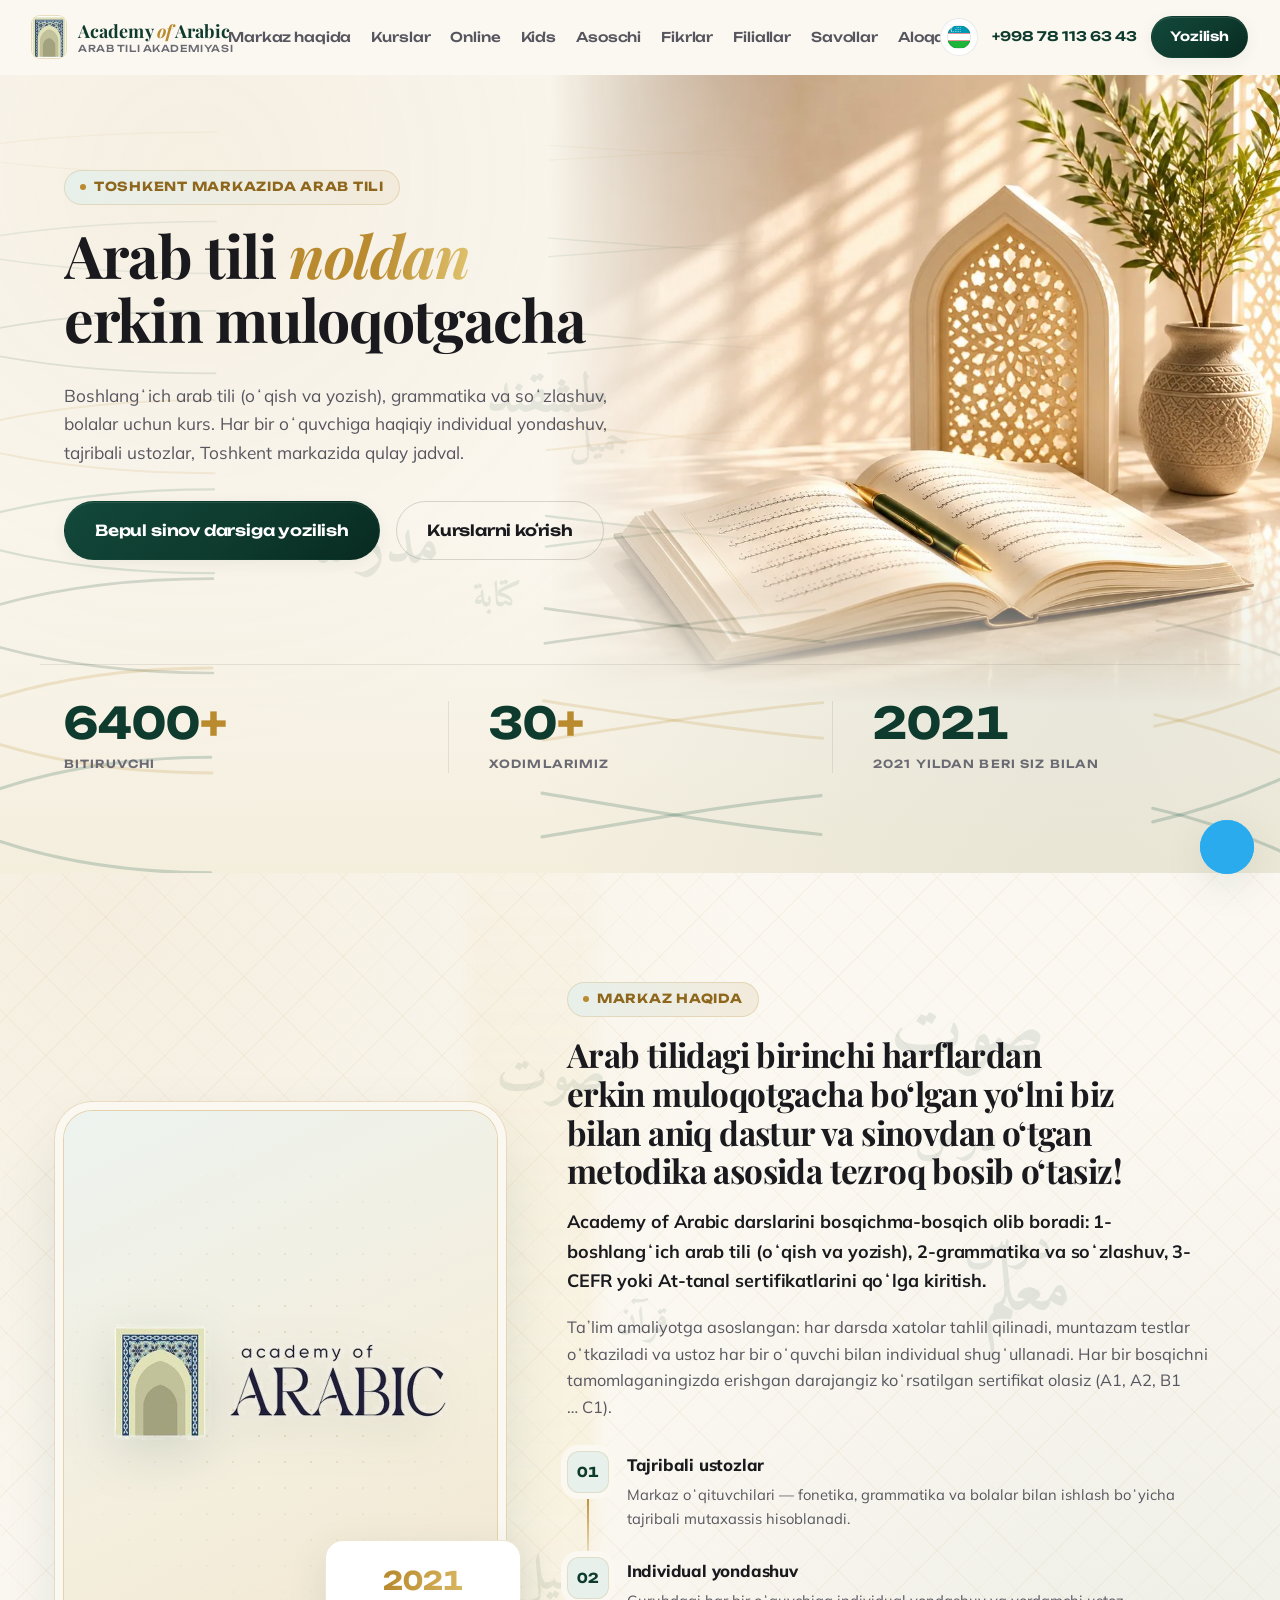
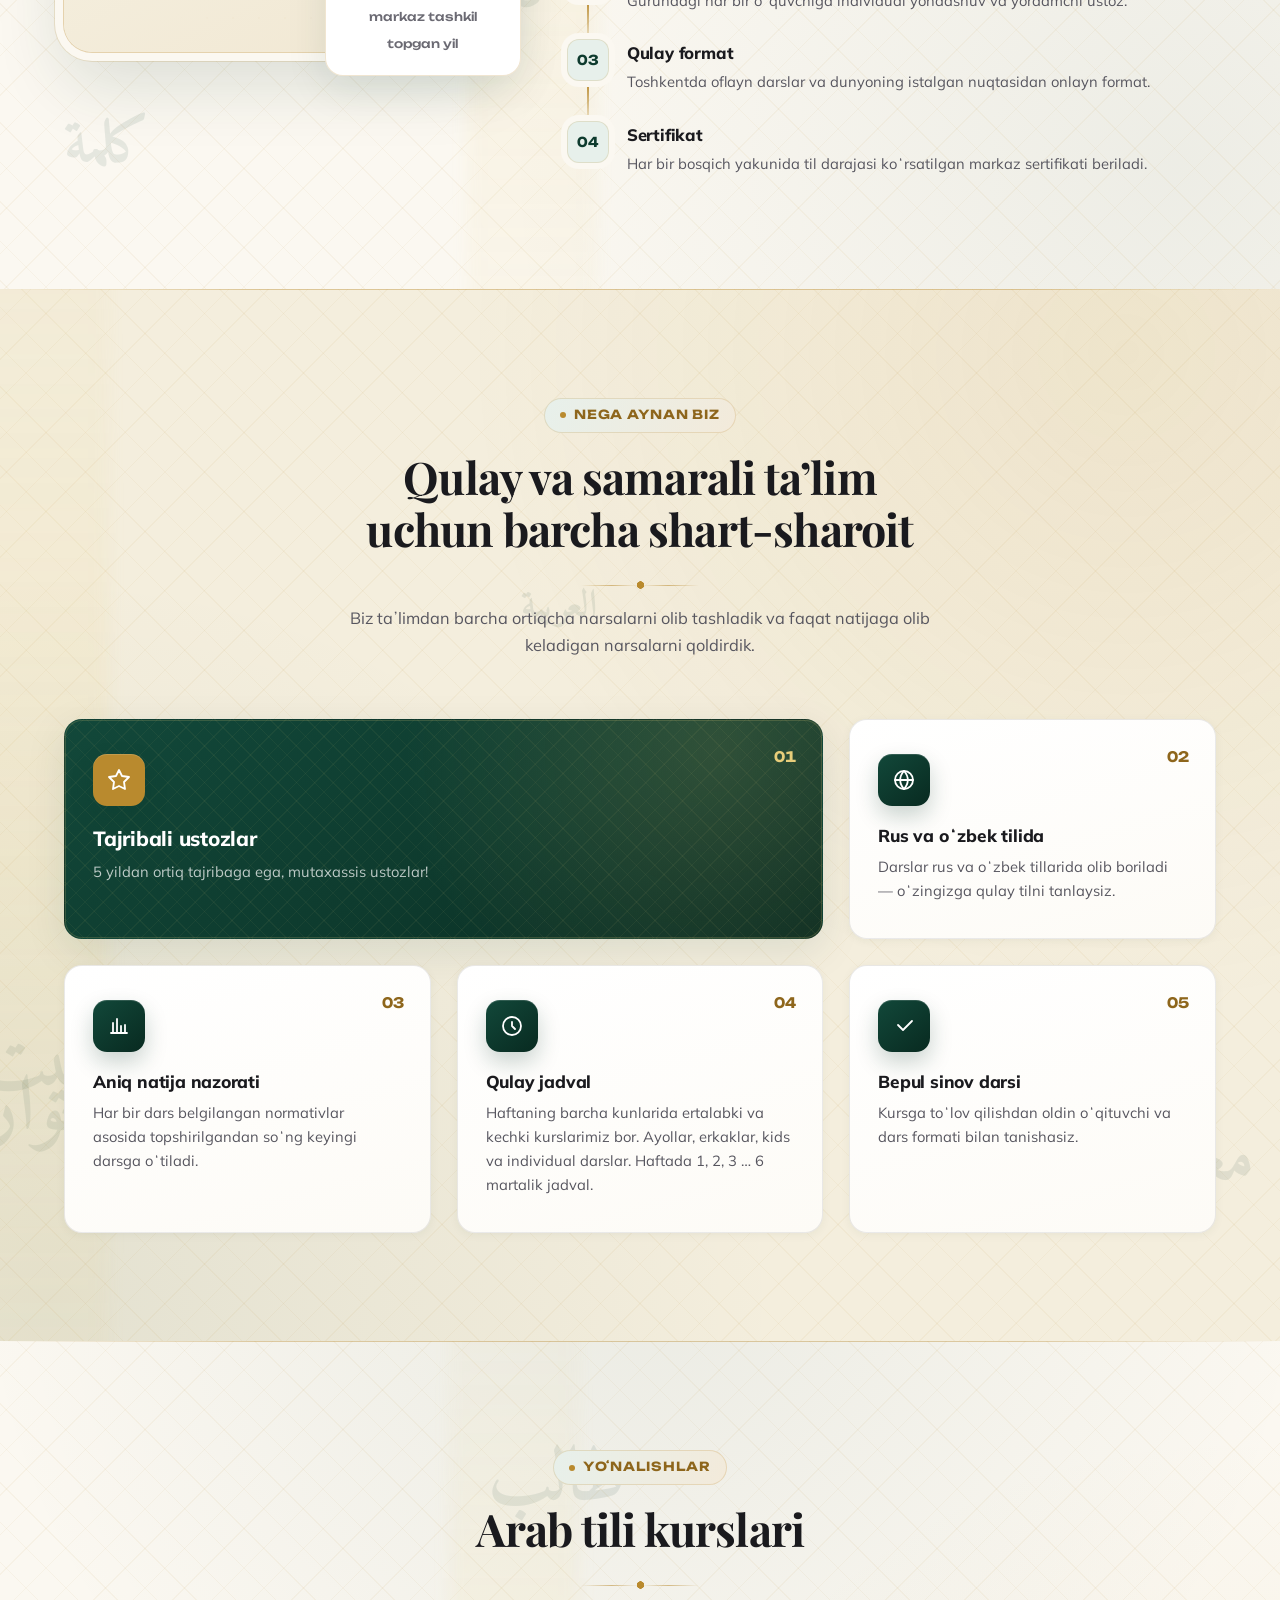
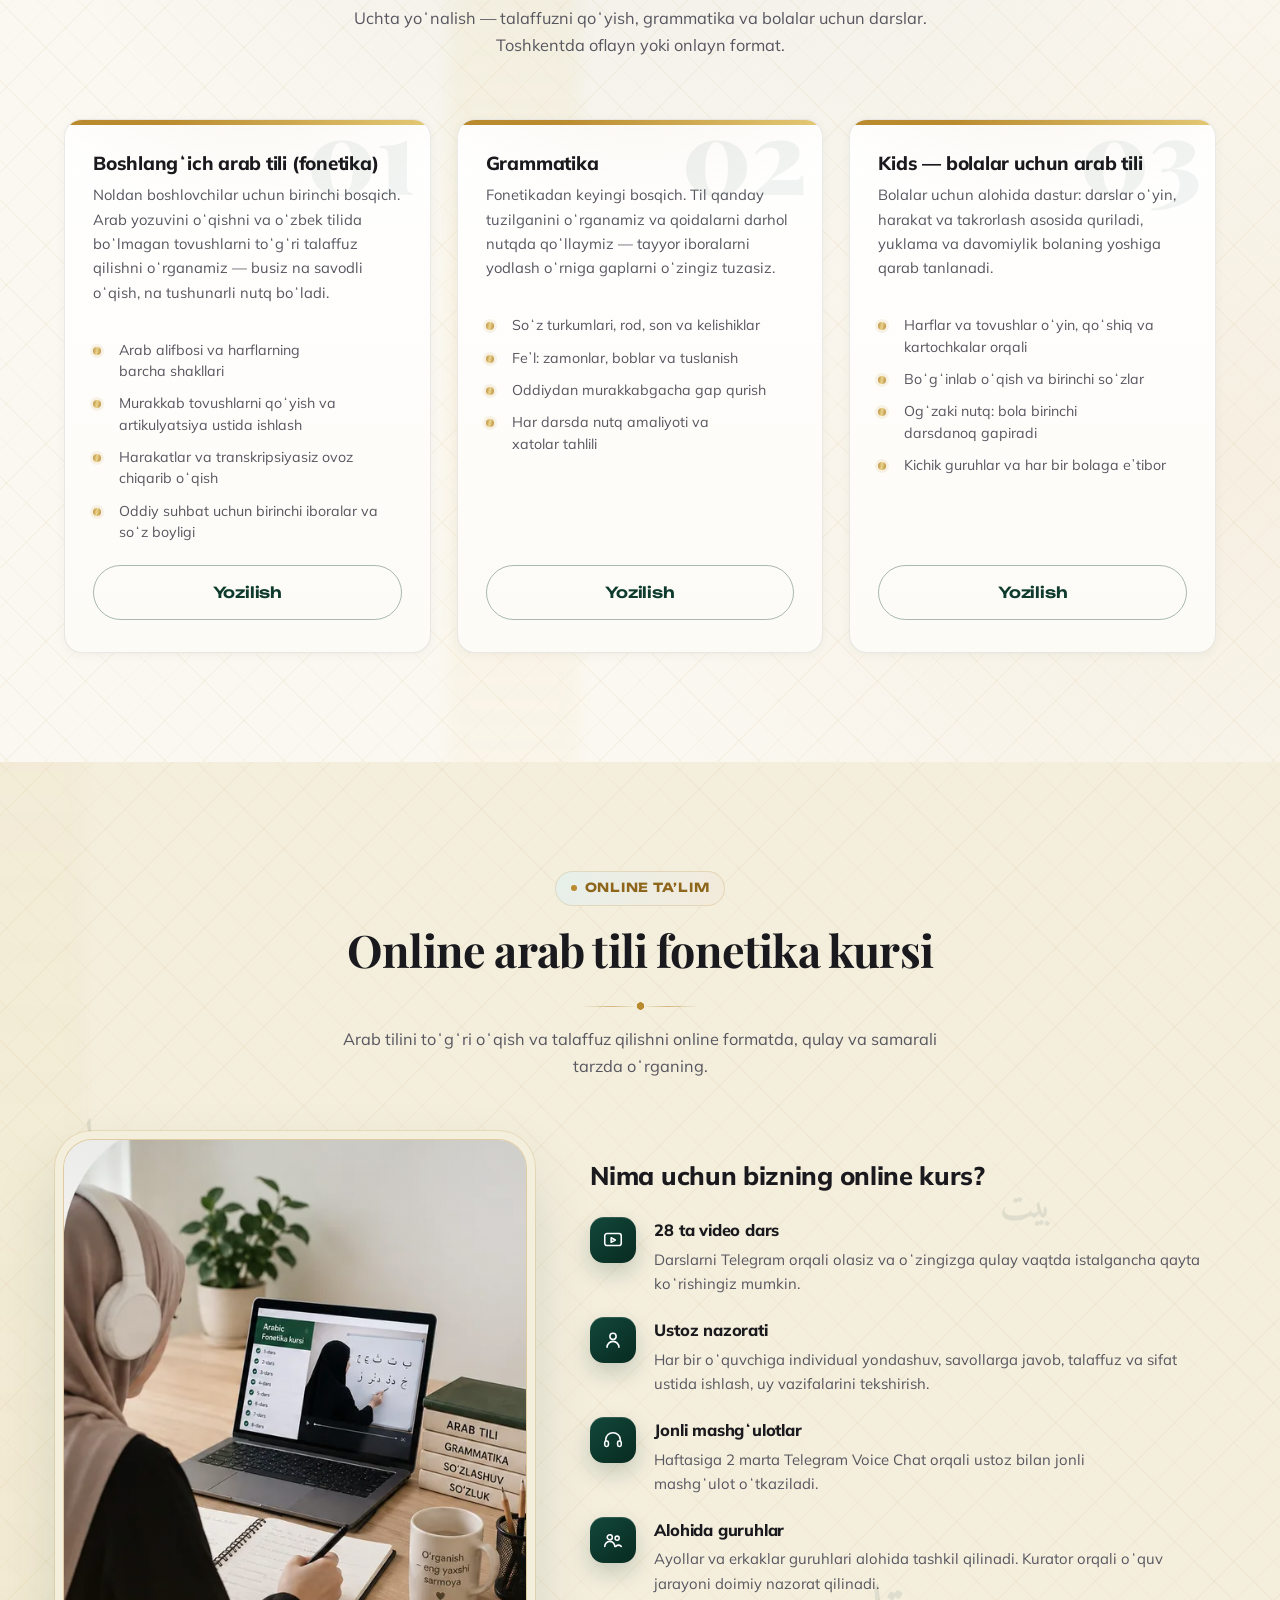
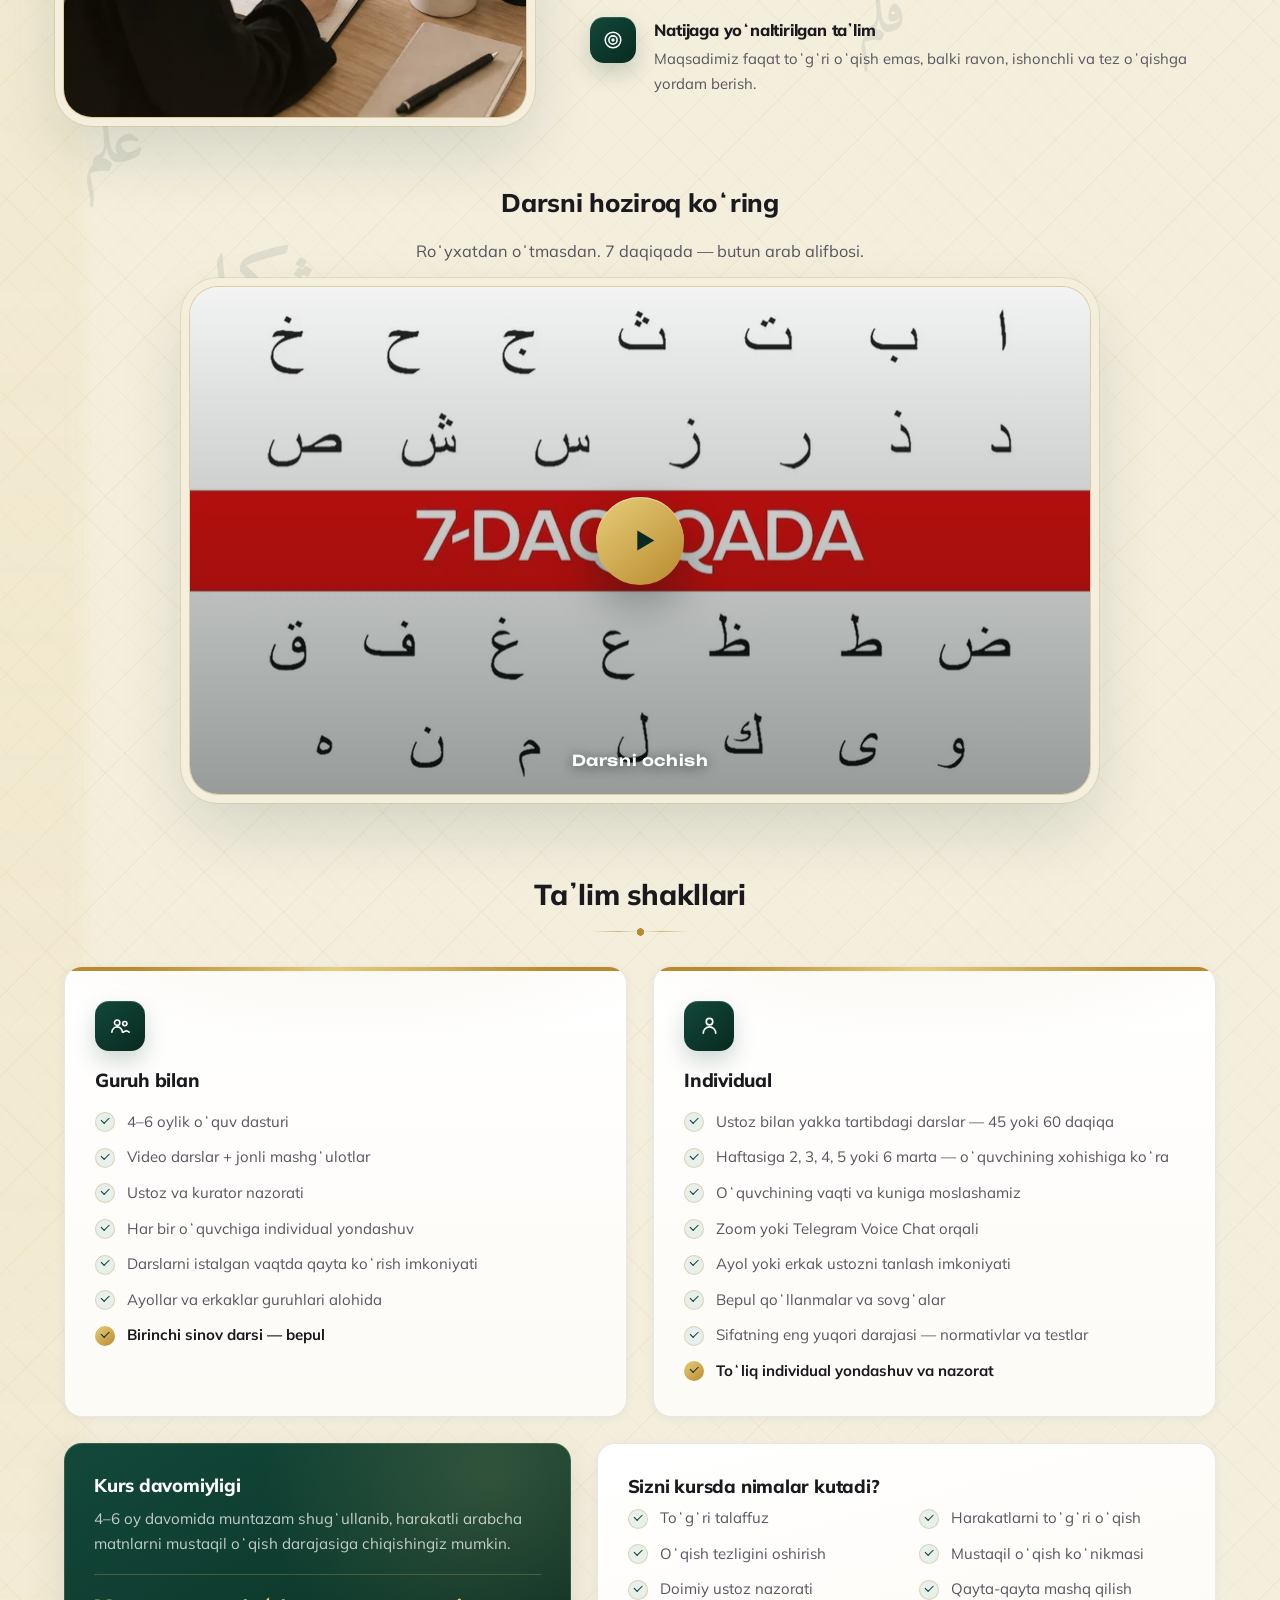
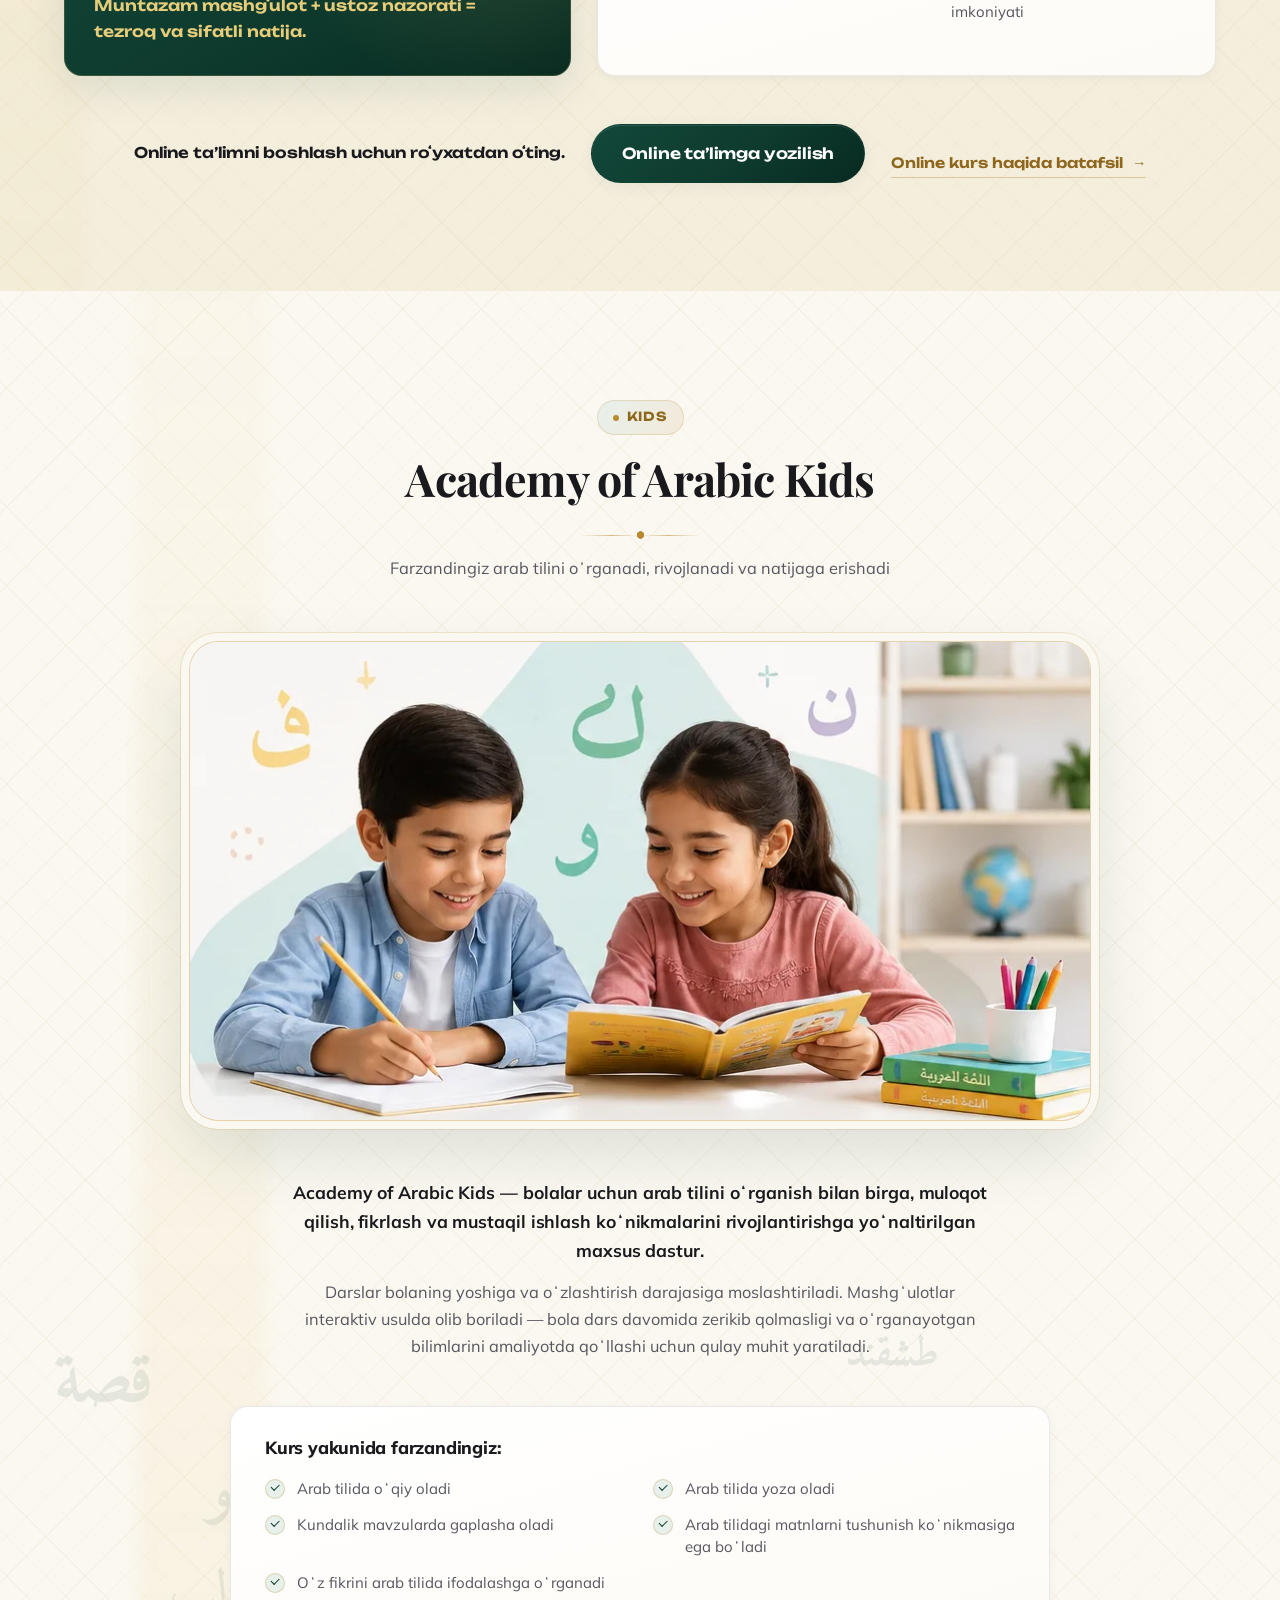
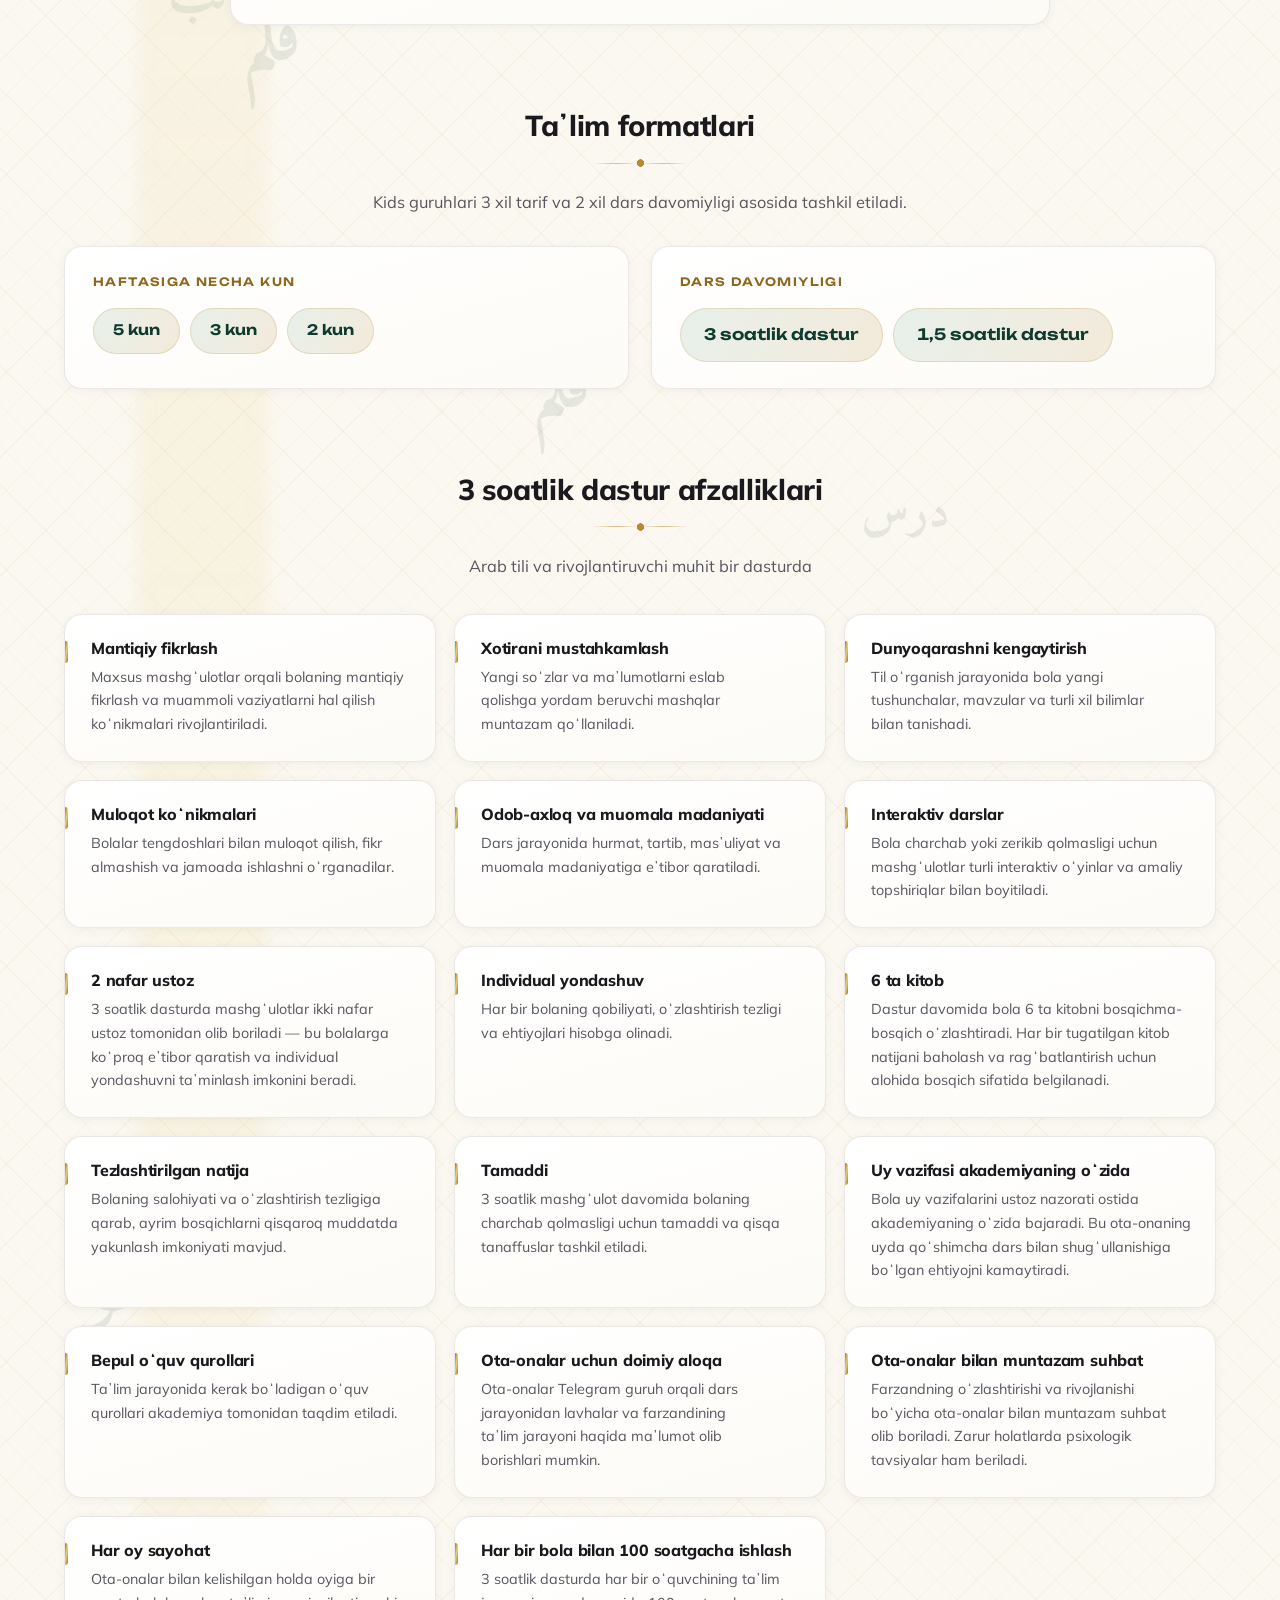
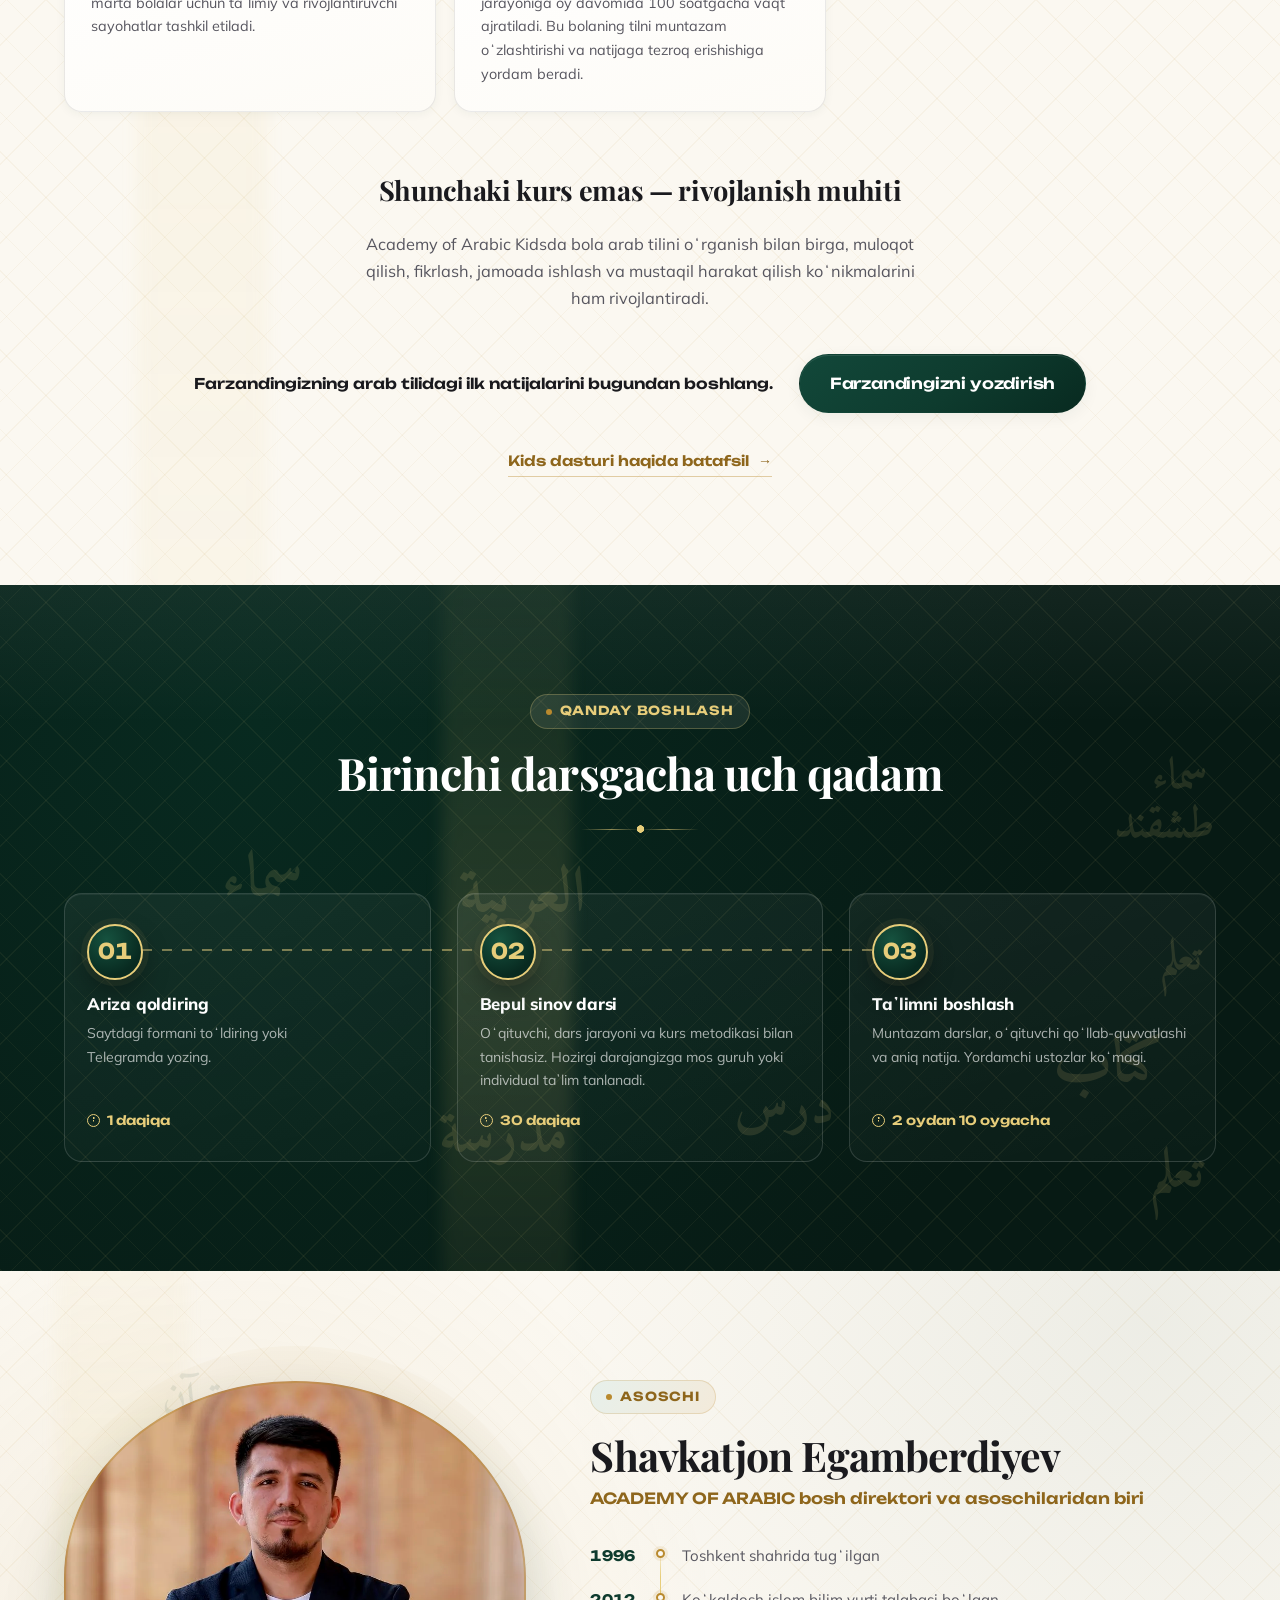
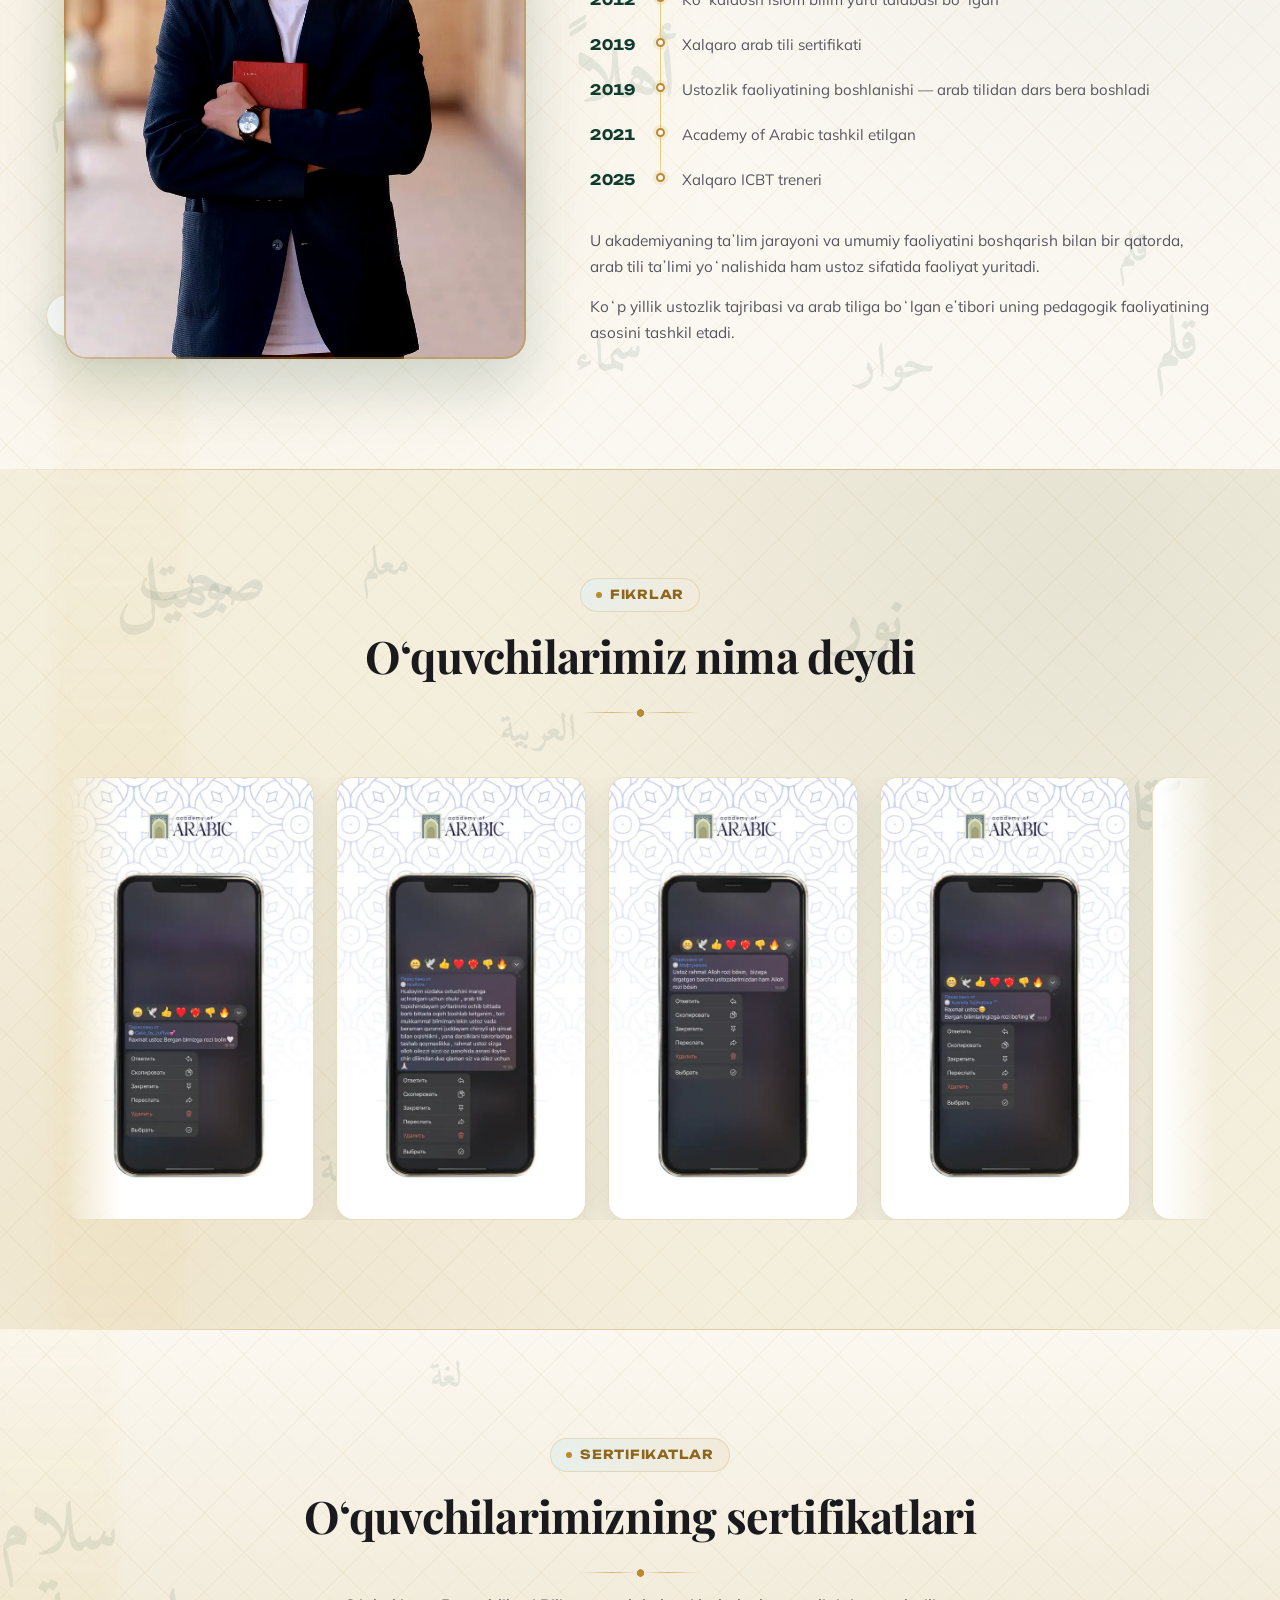
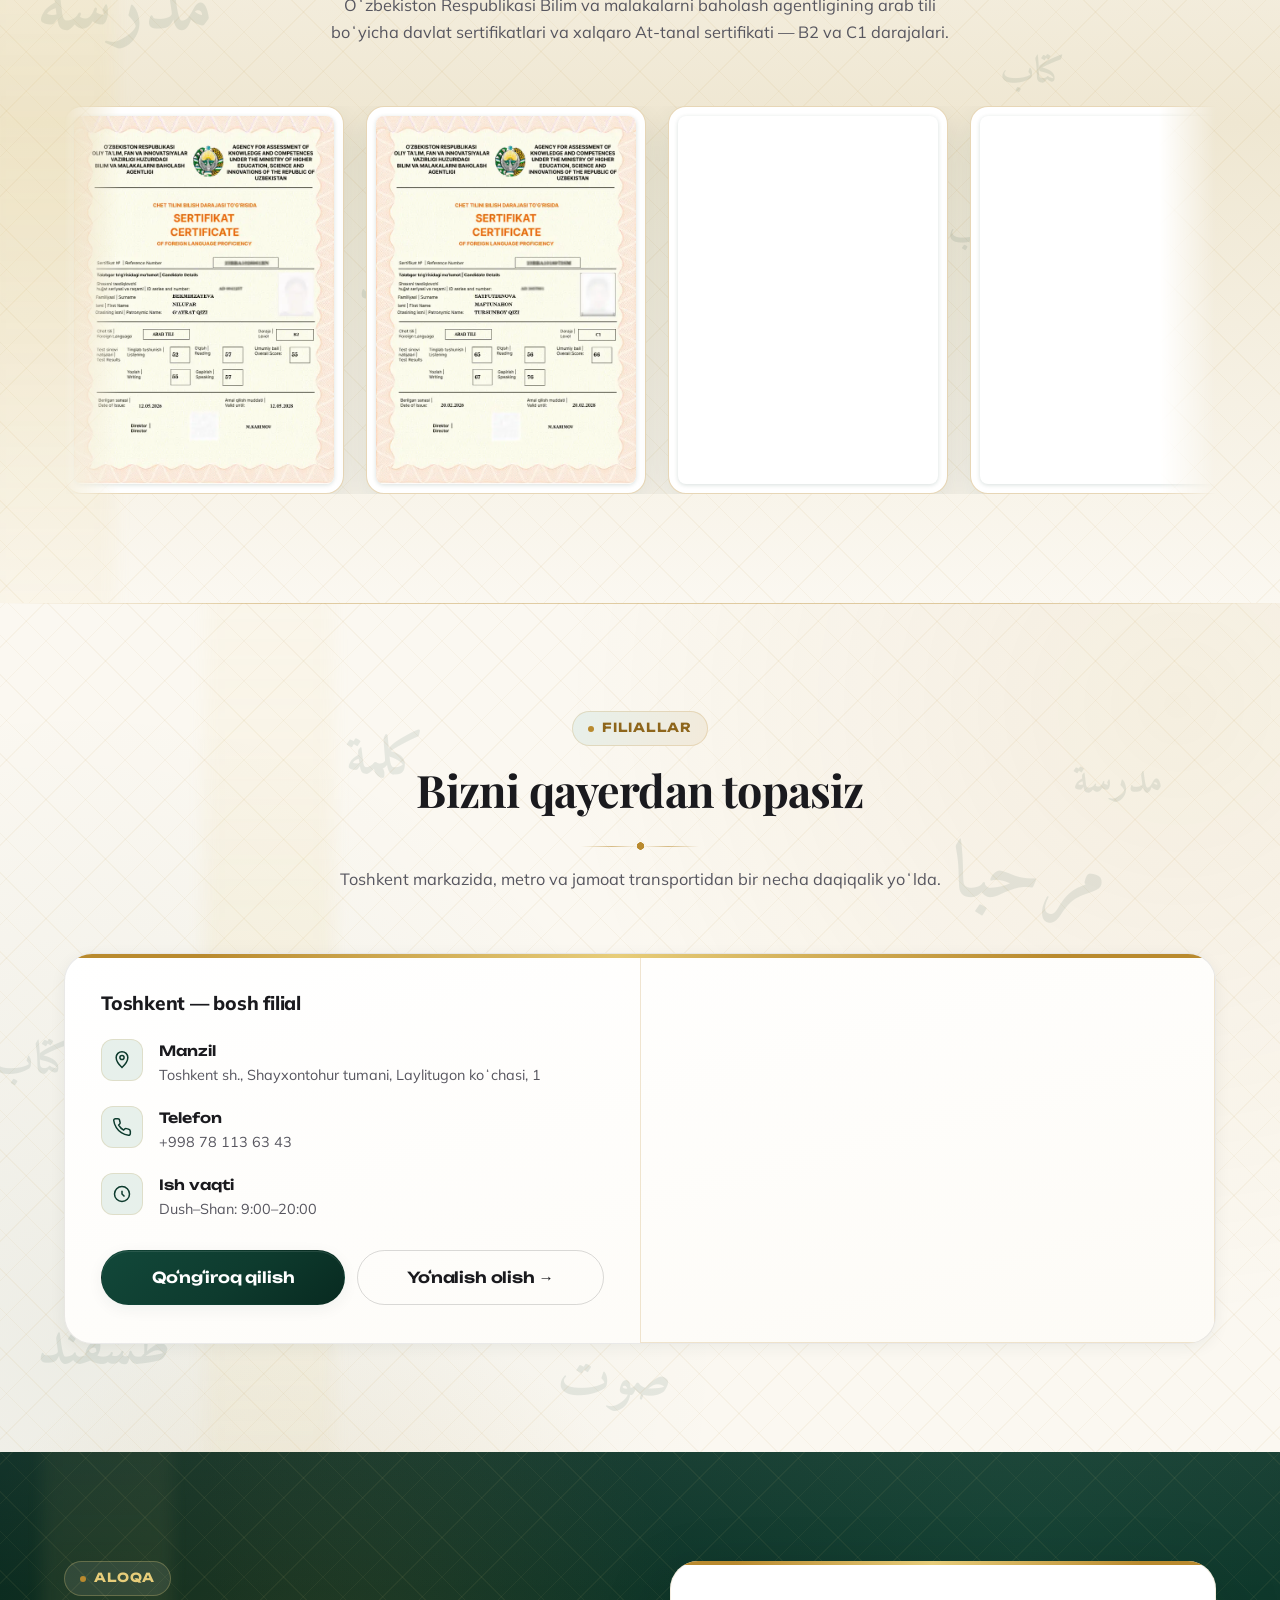
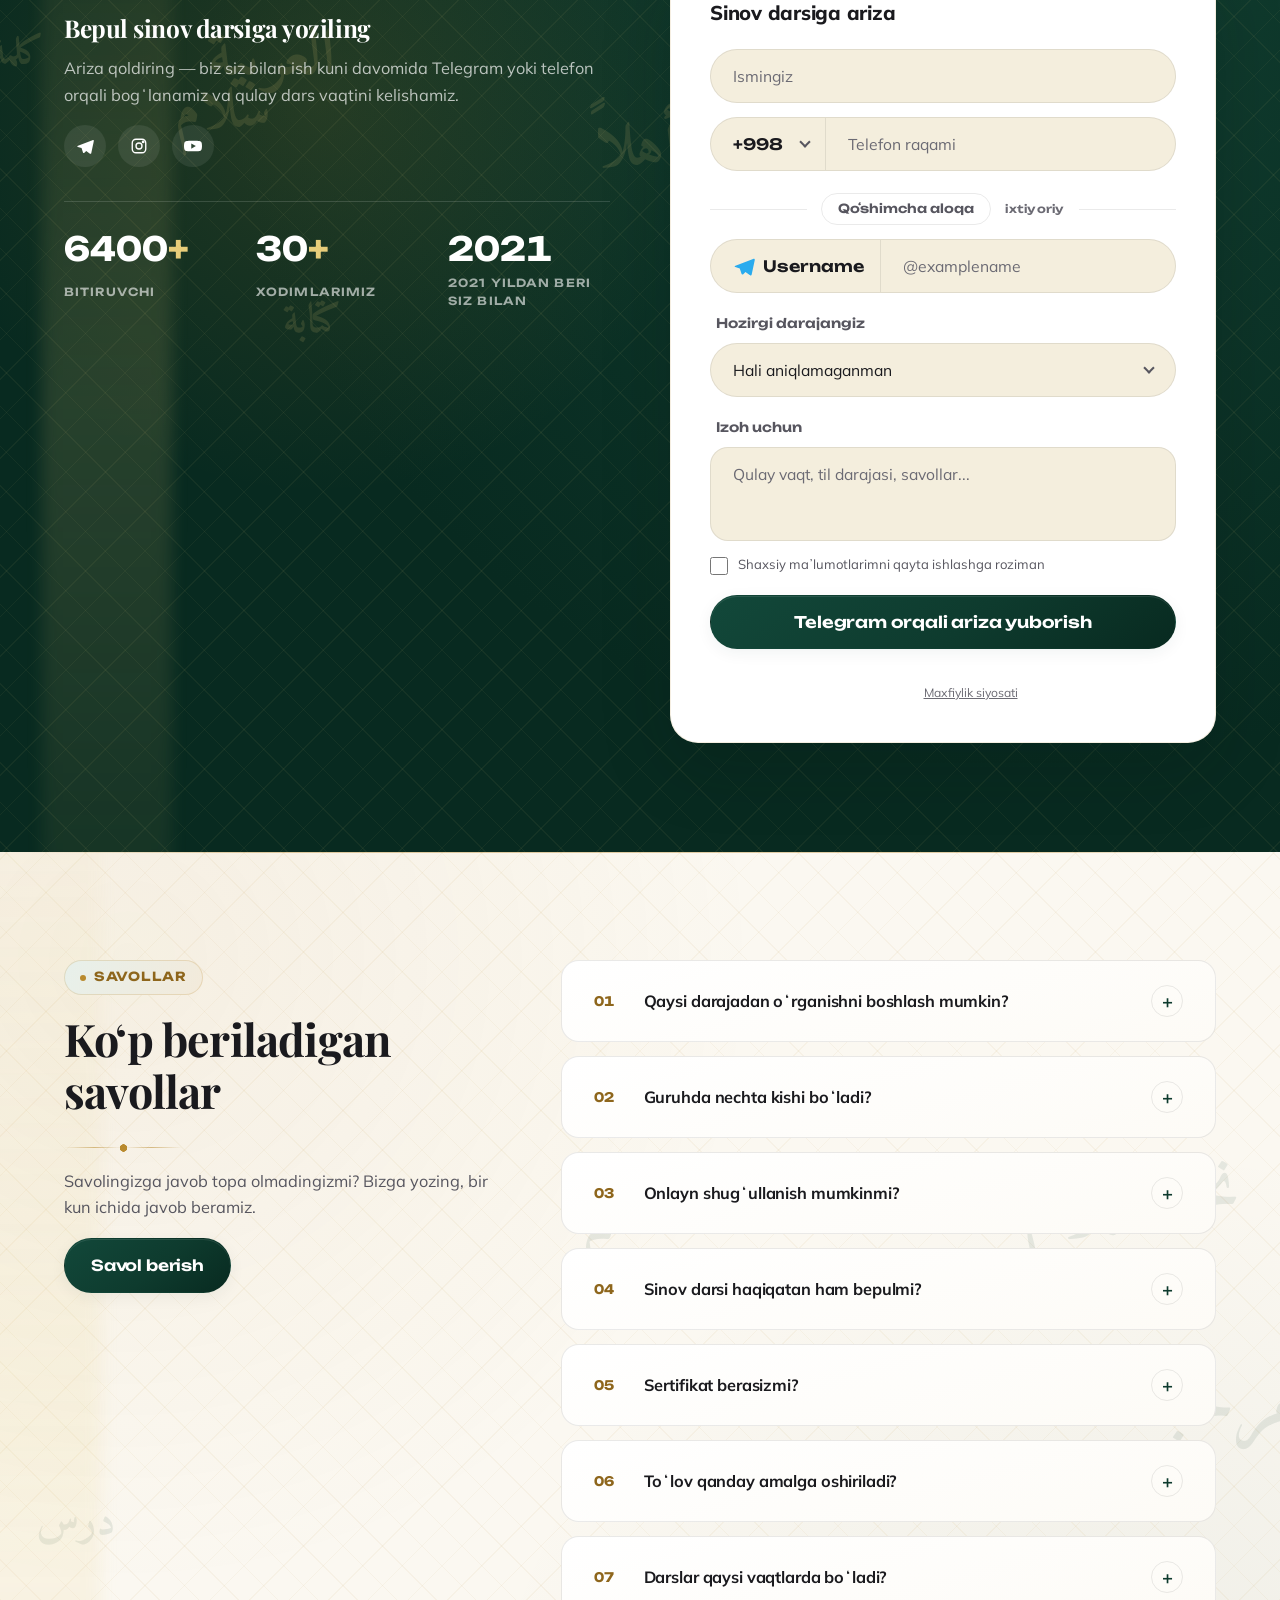
==== commit 5eba66c3: "Name the page an enquiry came from when no tag says it An ad click carries a click id and a campaign" ====
--- a/index.html
+++ b/index.html
@@ -1204,6 +1204,6 @@
 </div>
 </dialog>
 <script src="/js/translations.js?v=7e19cfcd57"></script>
-<script src="/js/main.js?v=8c55e57a90"></script>
+<script src="/js/main.js?v=7fdbbdc67e"></script>
 </body>
 </html>
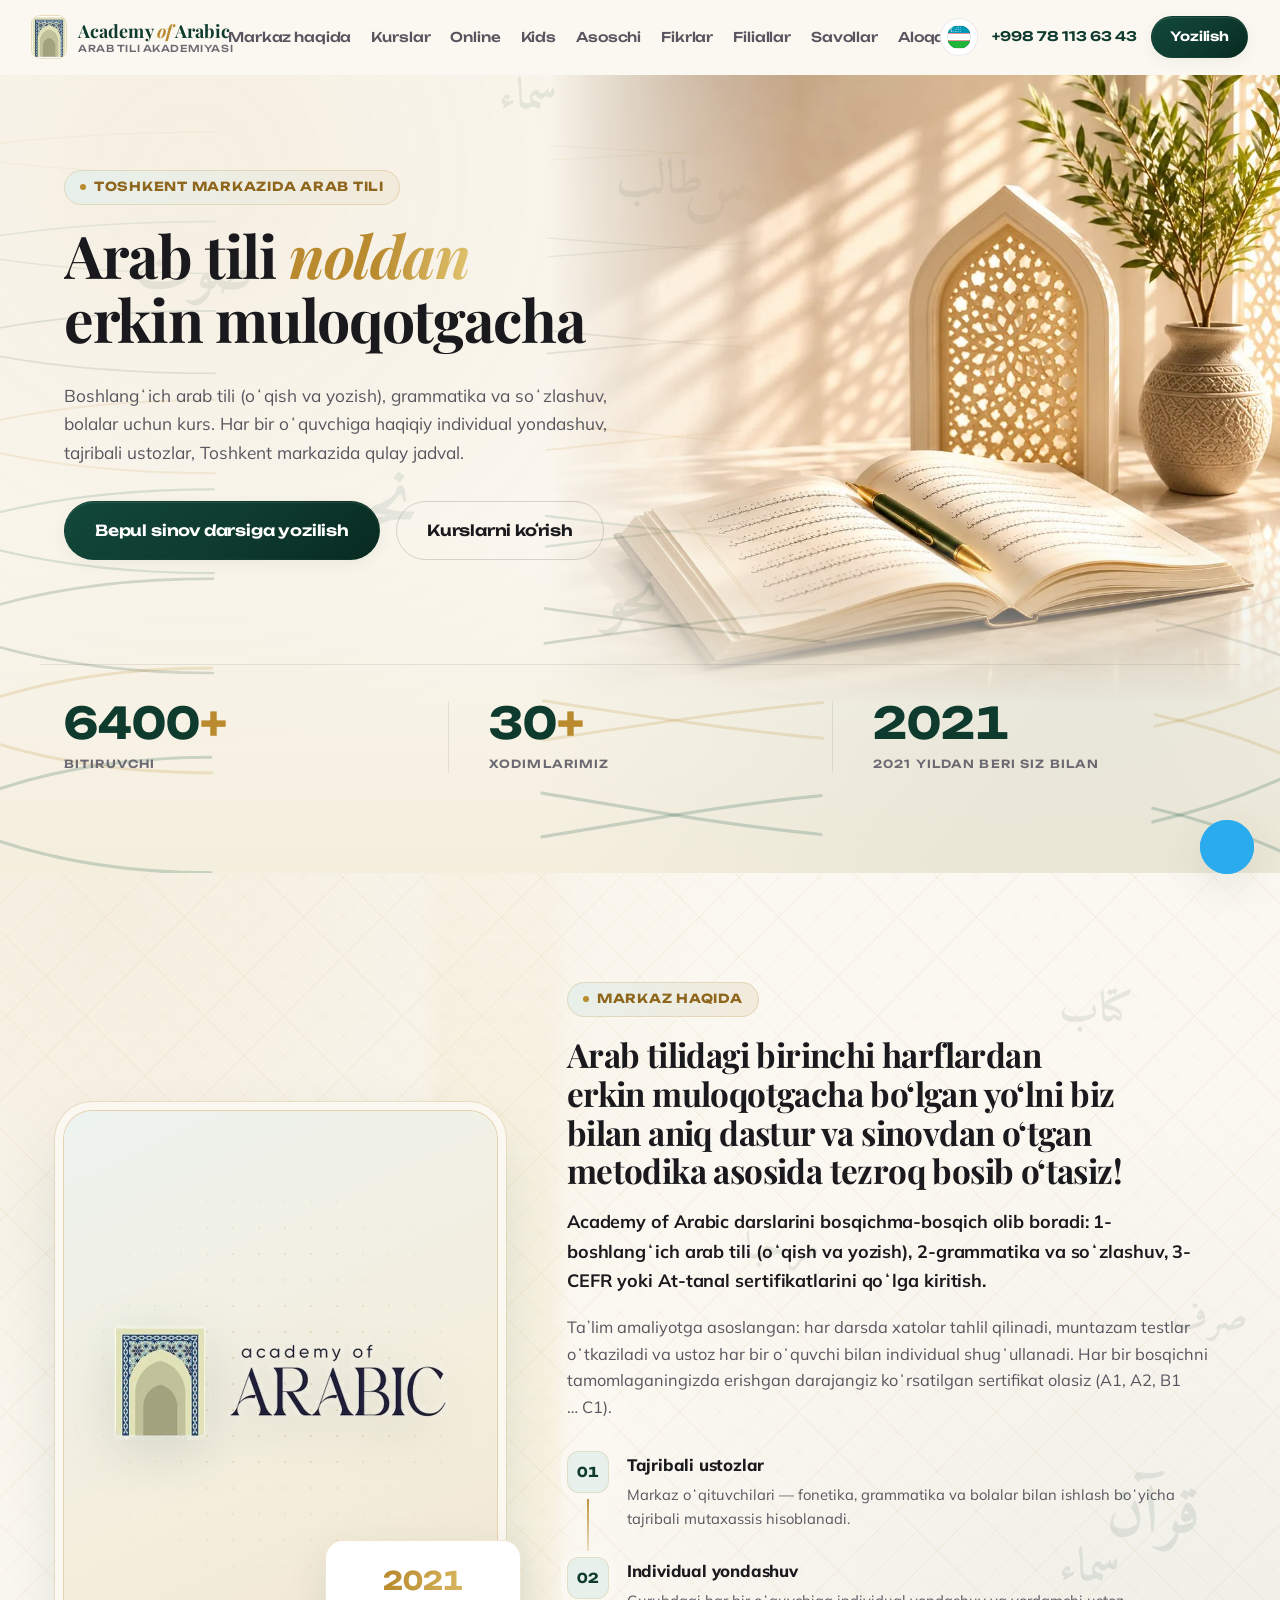
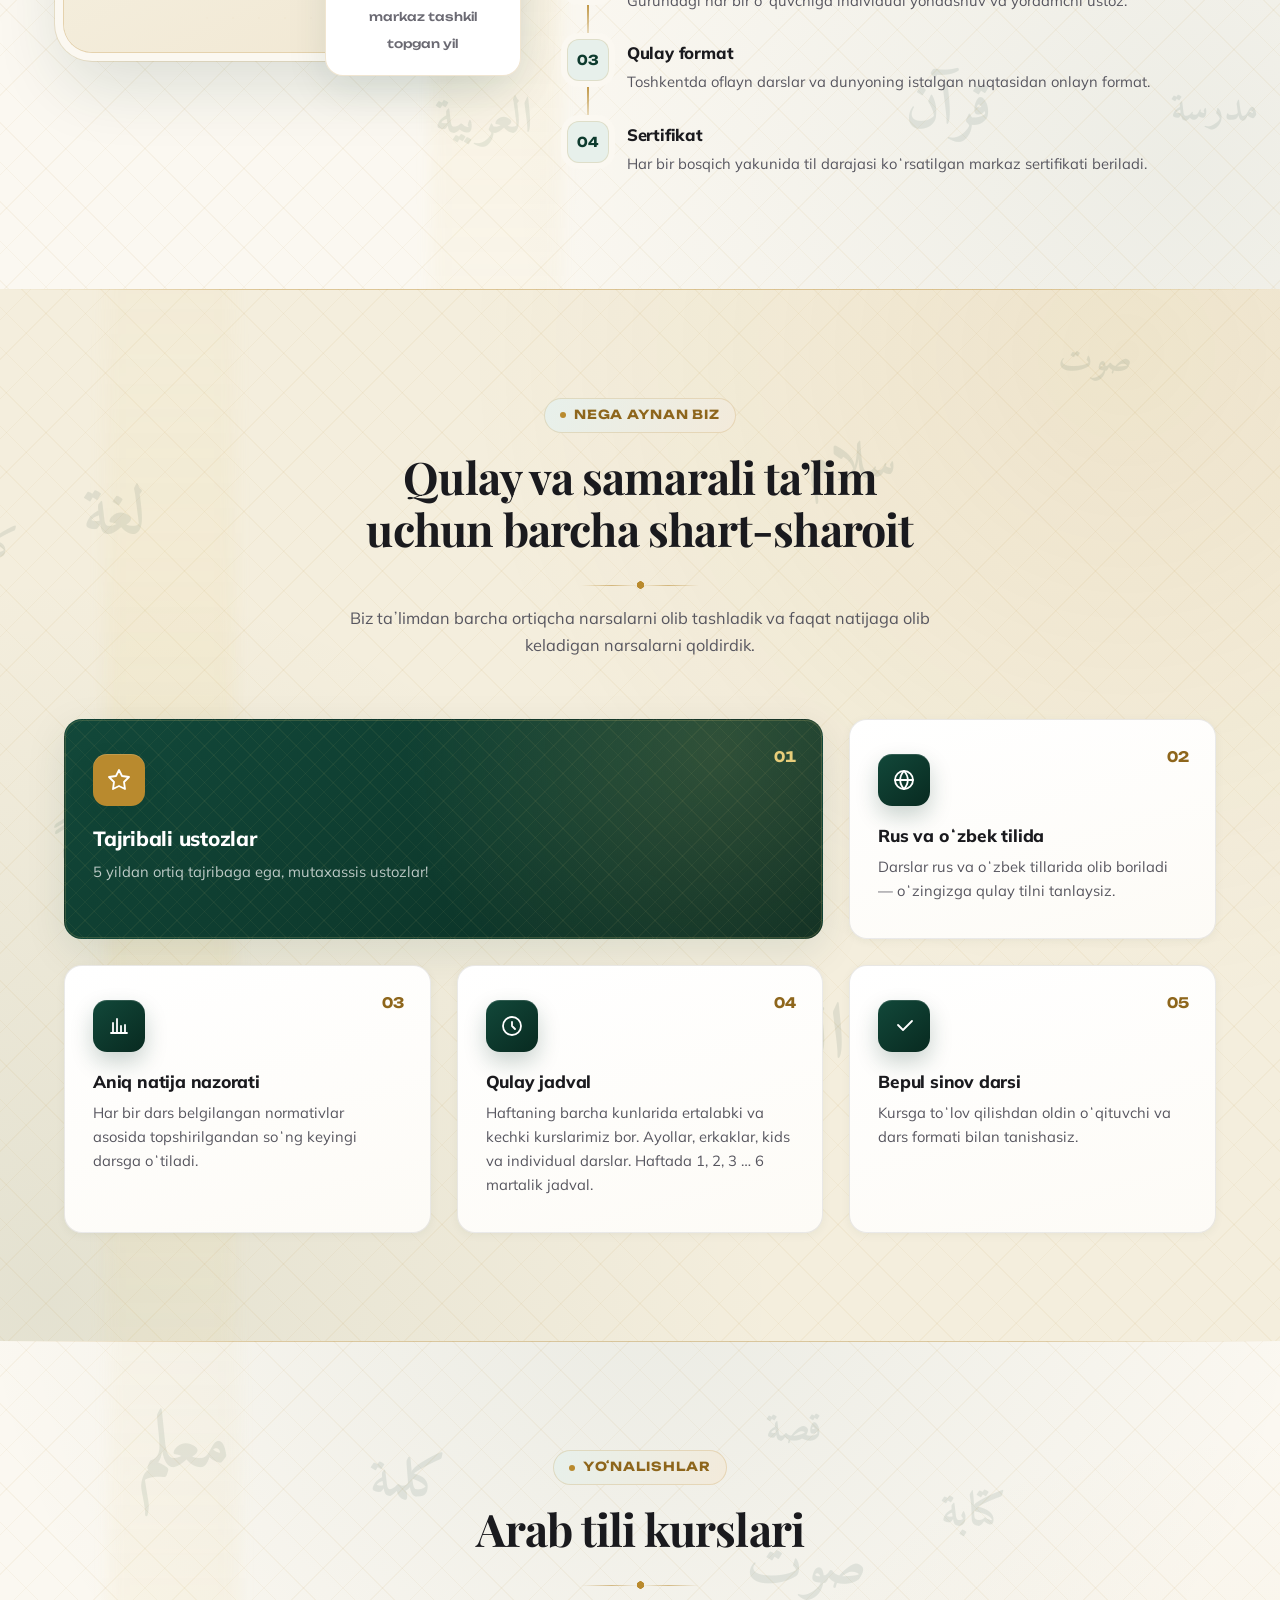
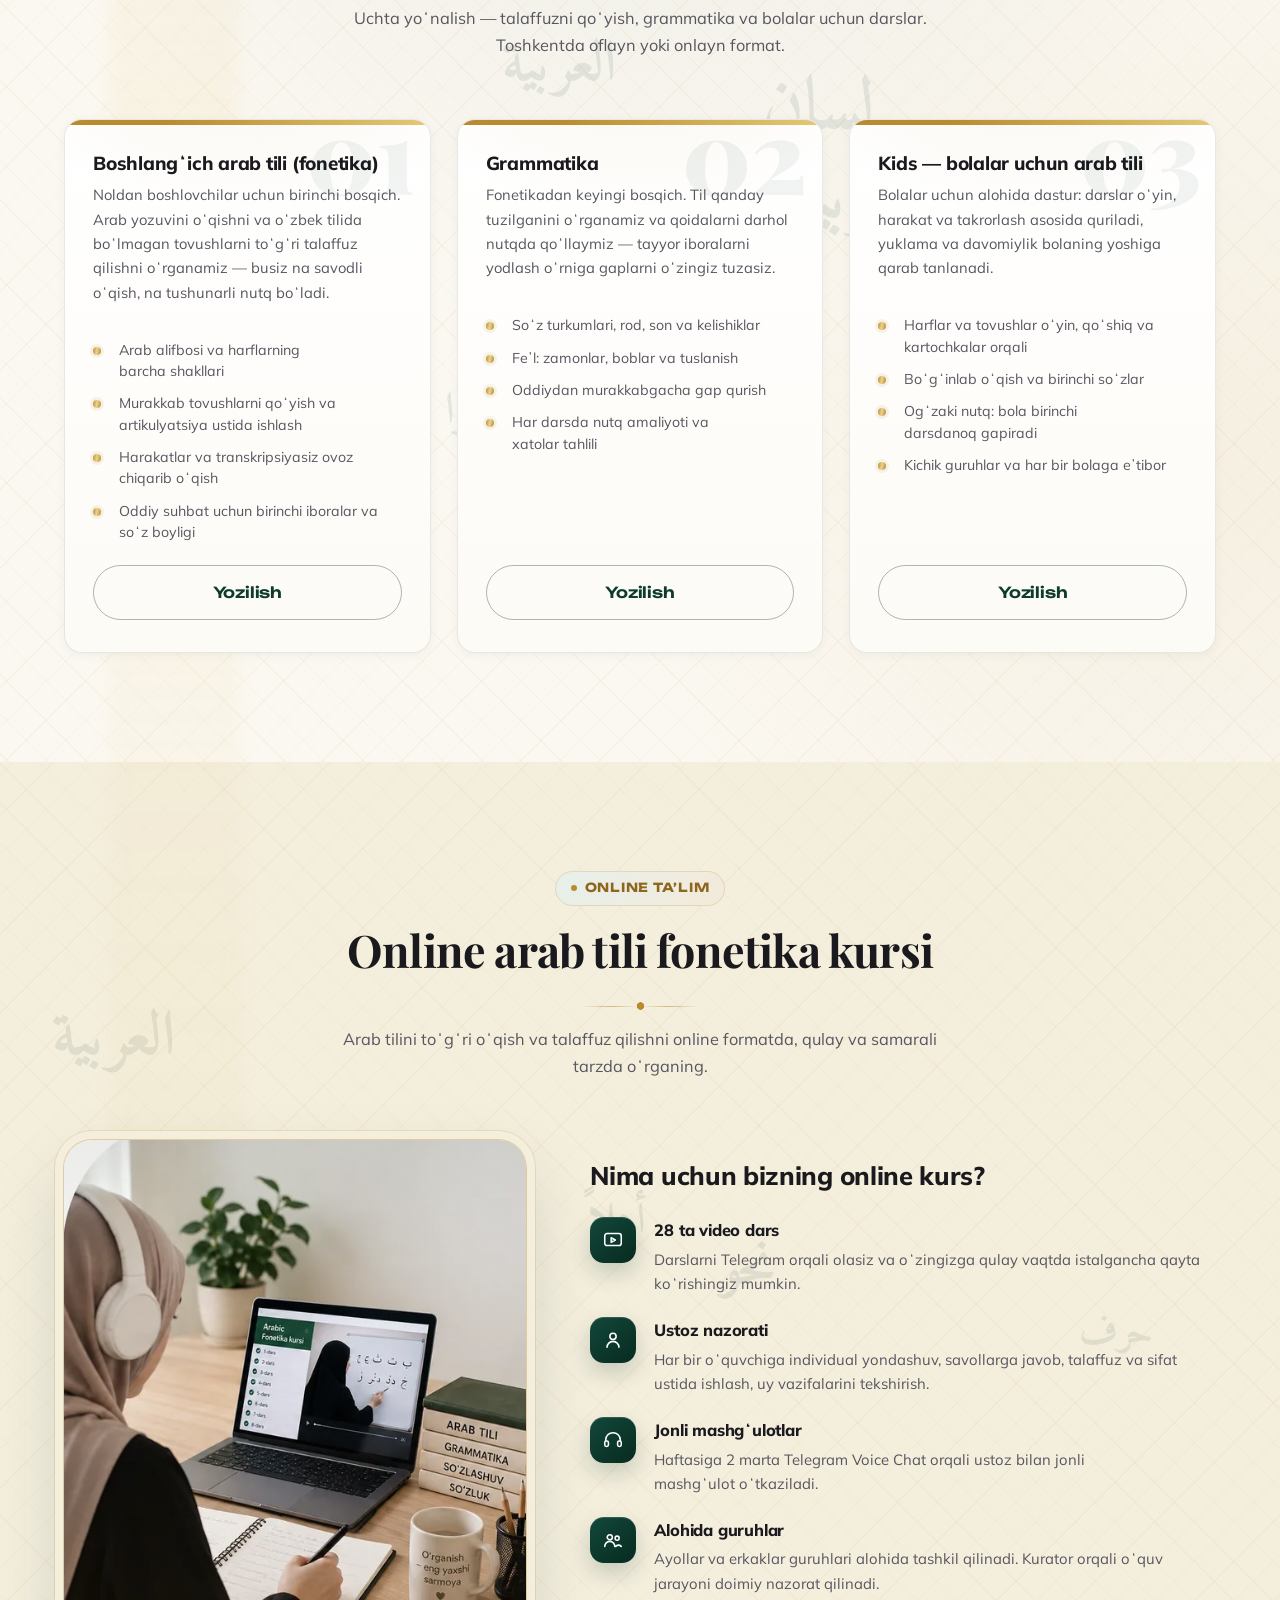
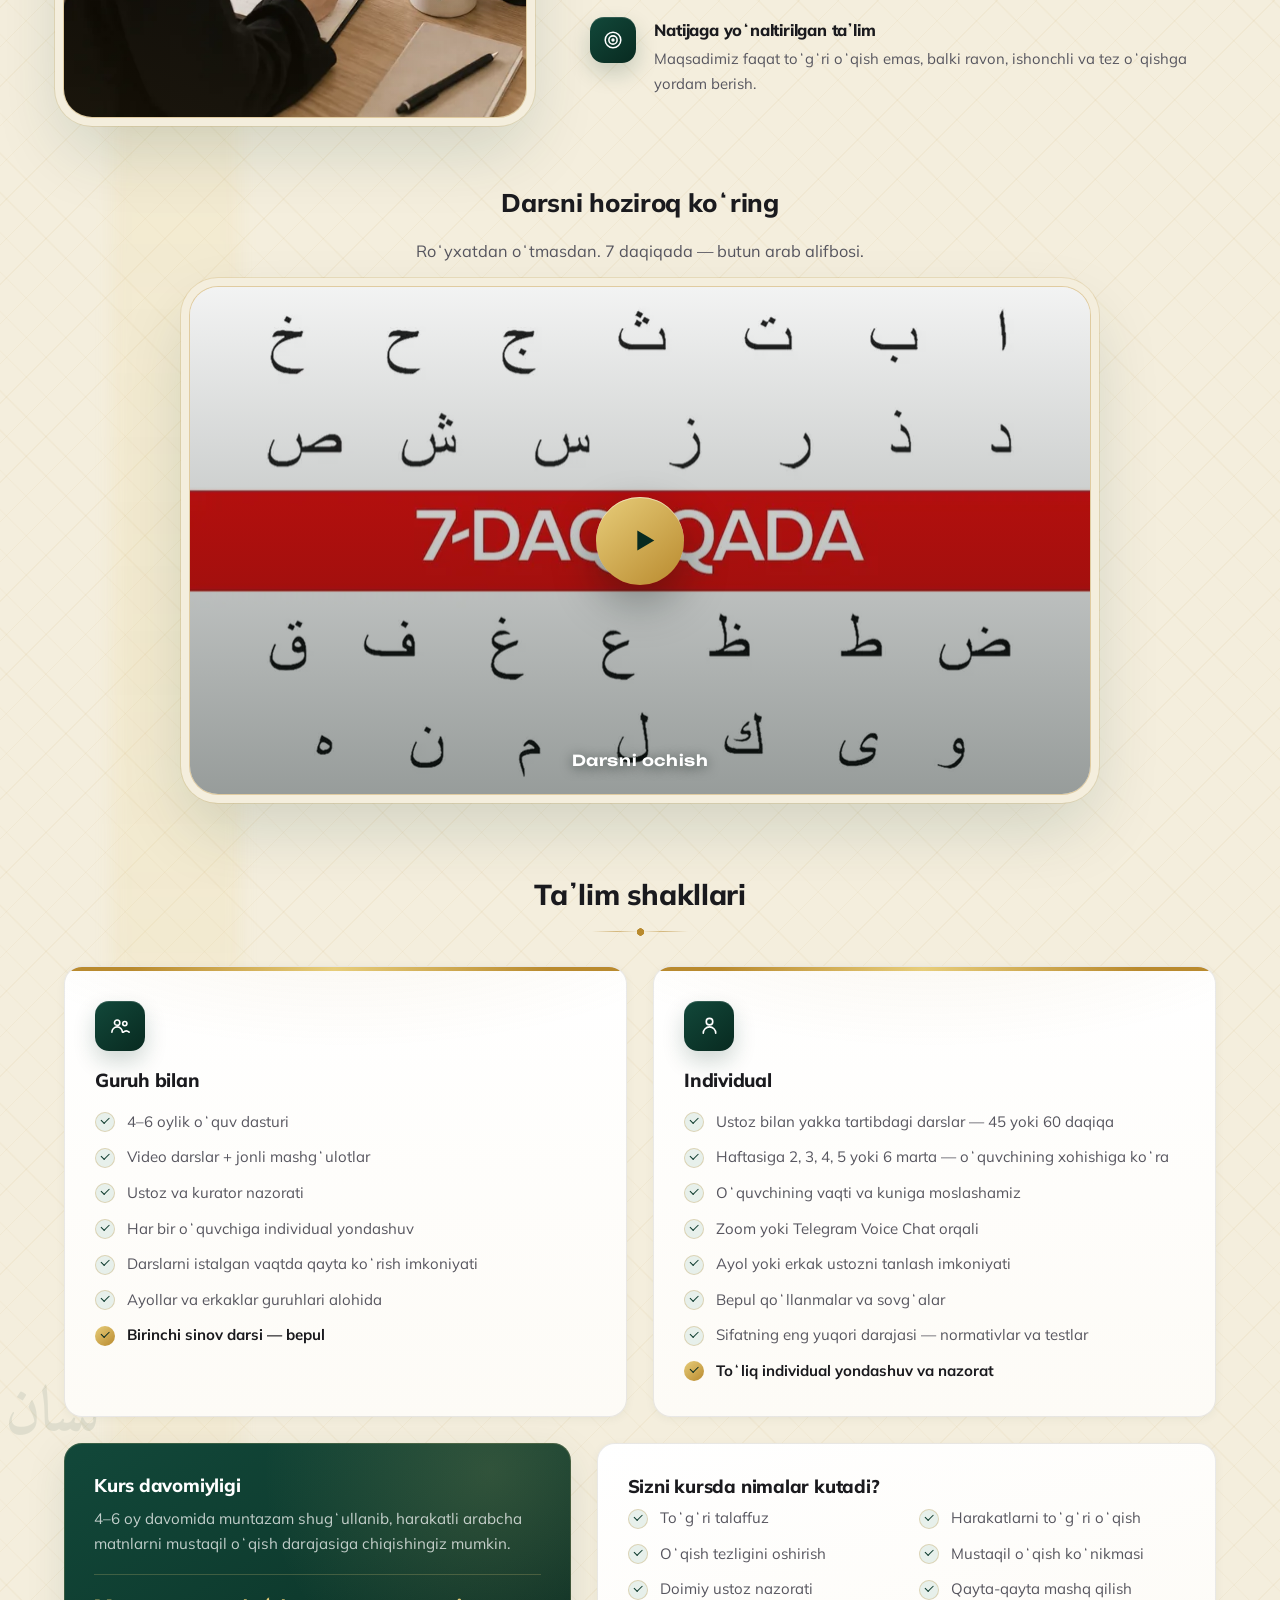
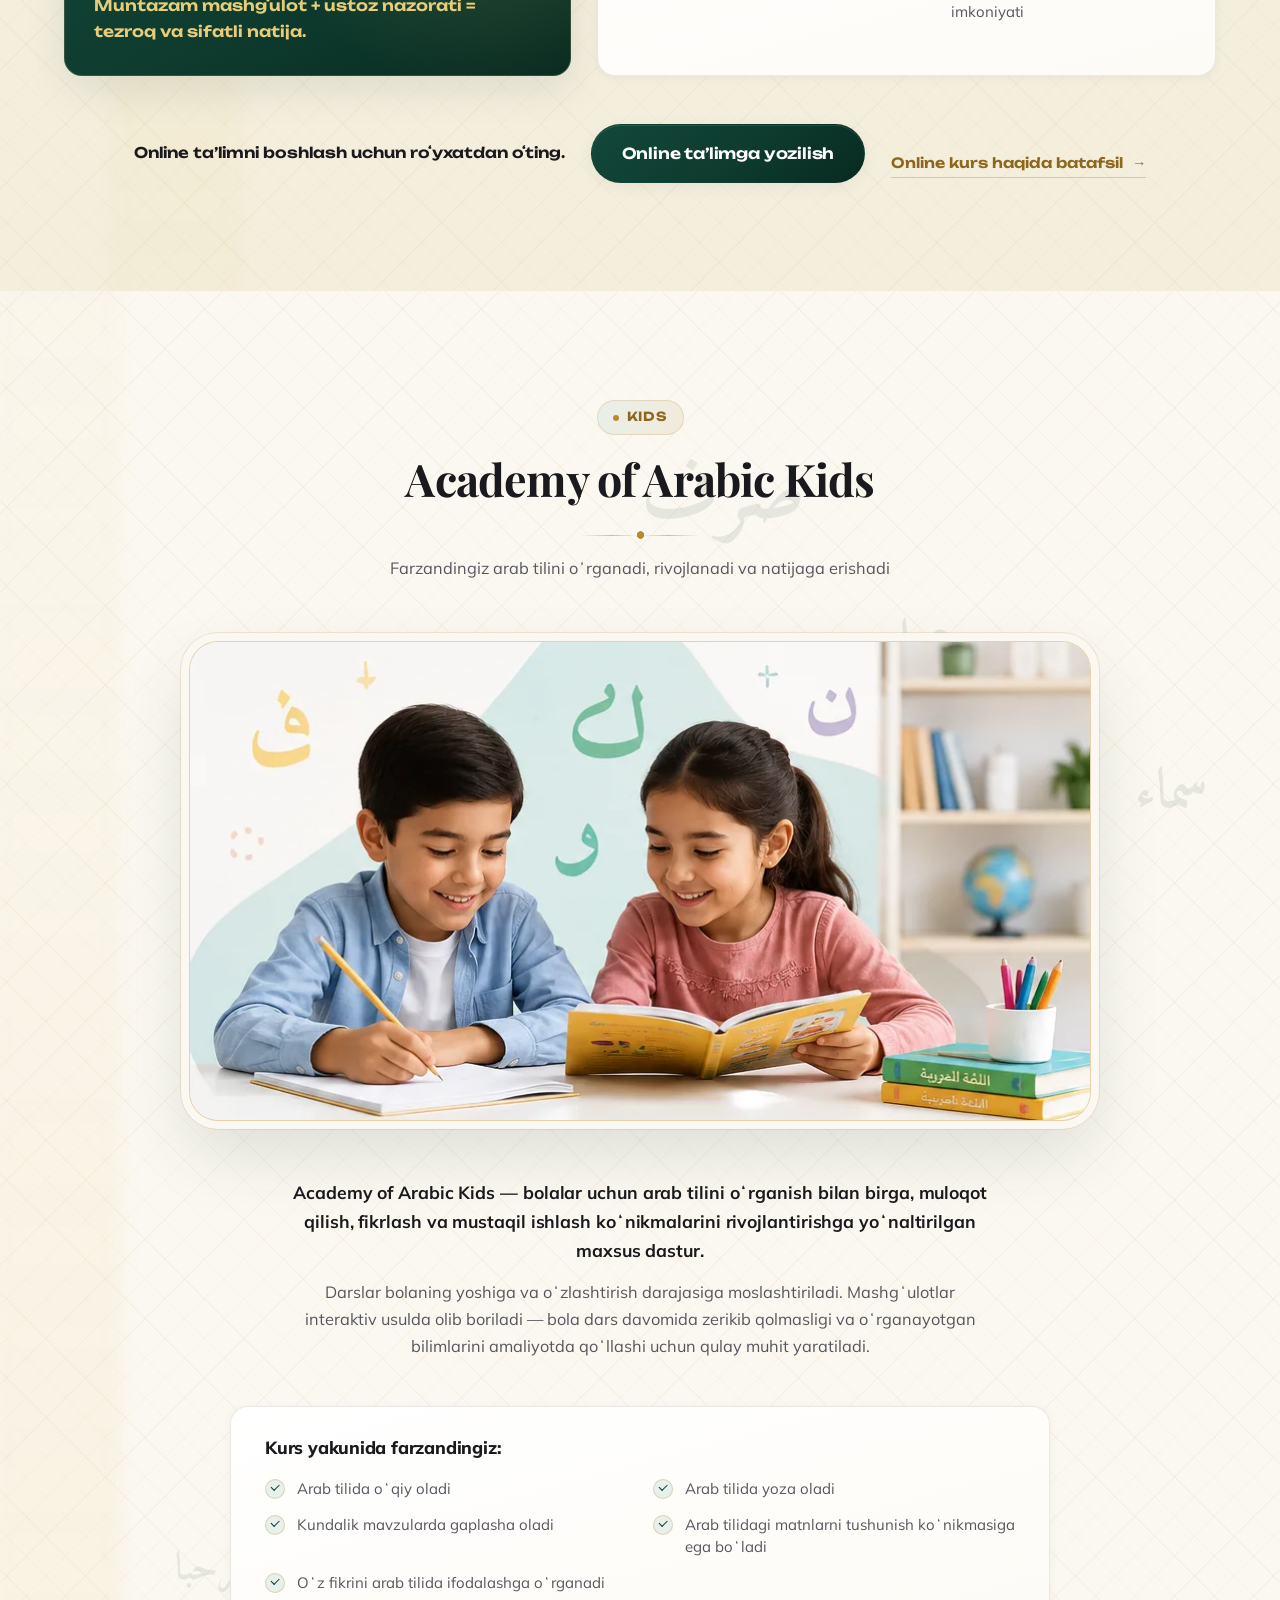
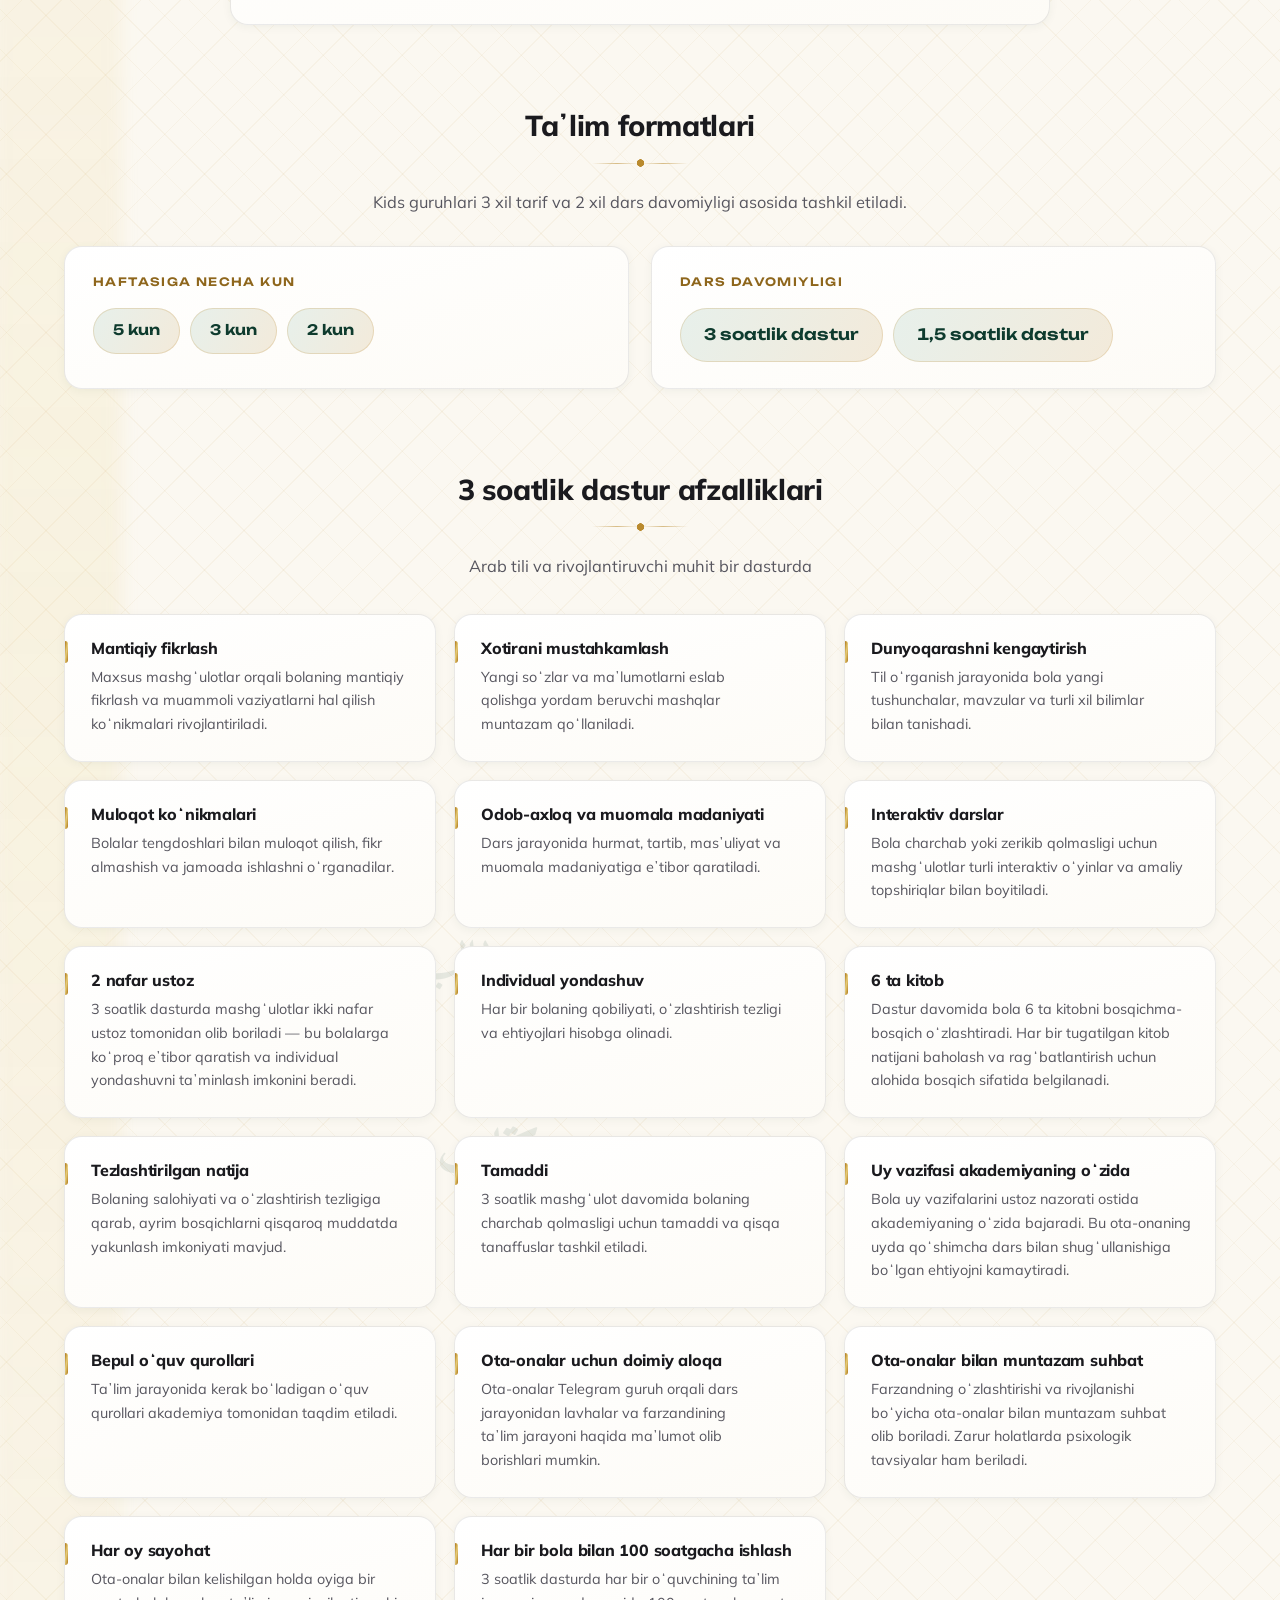
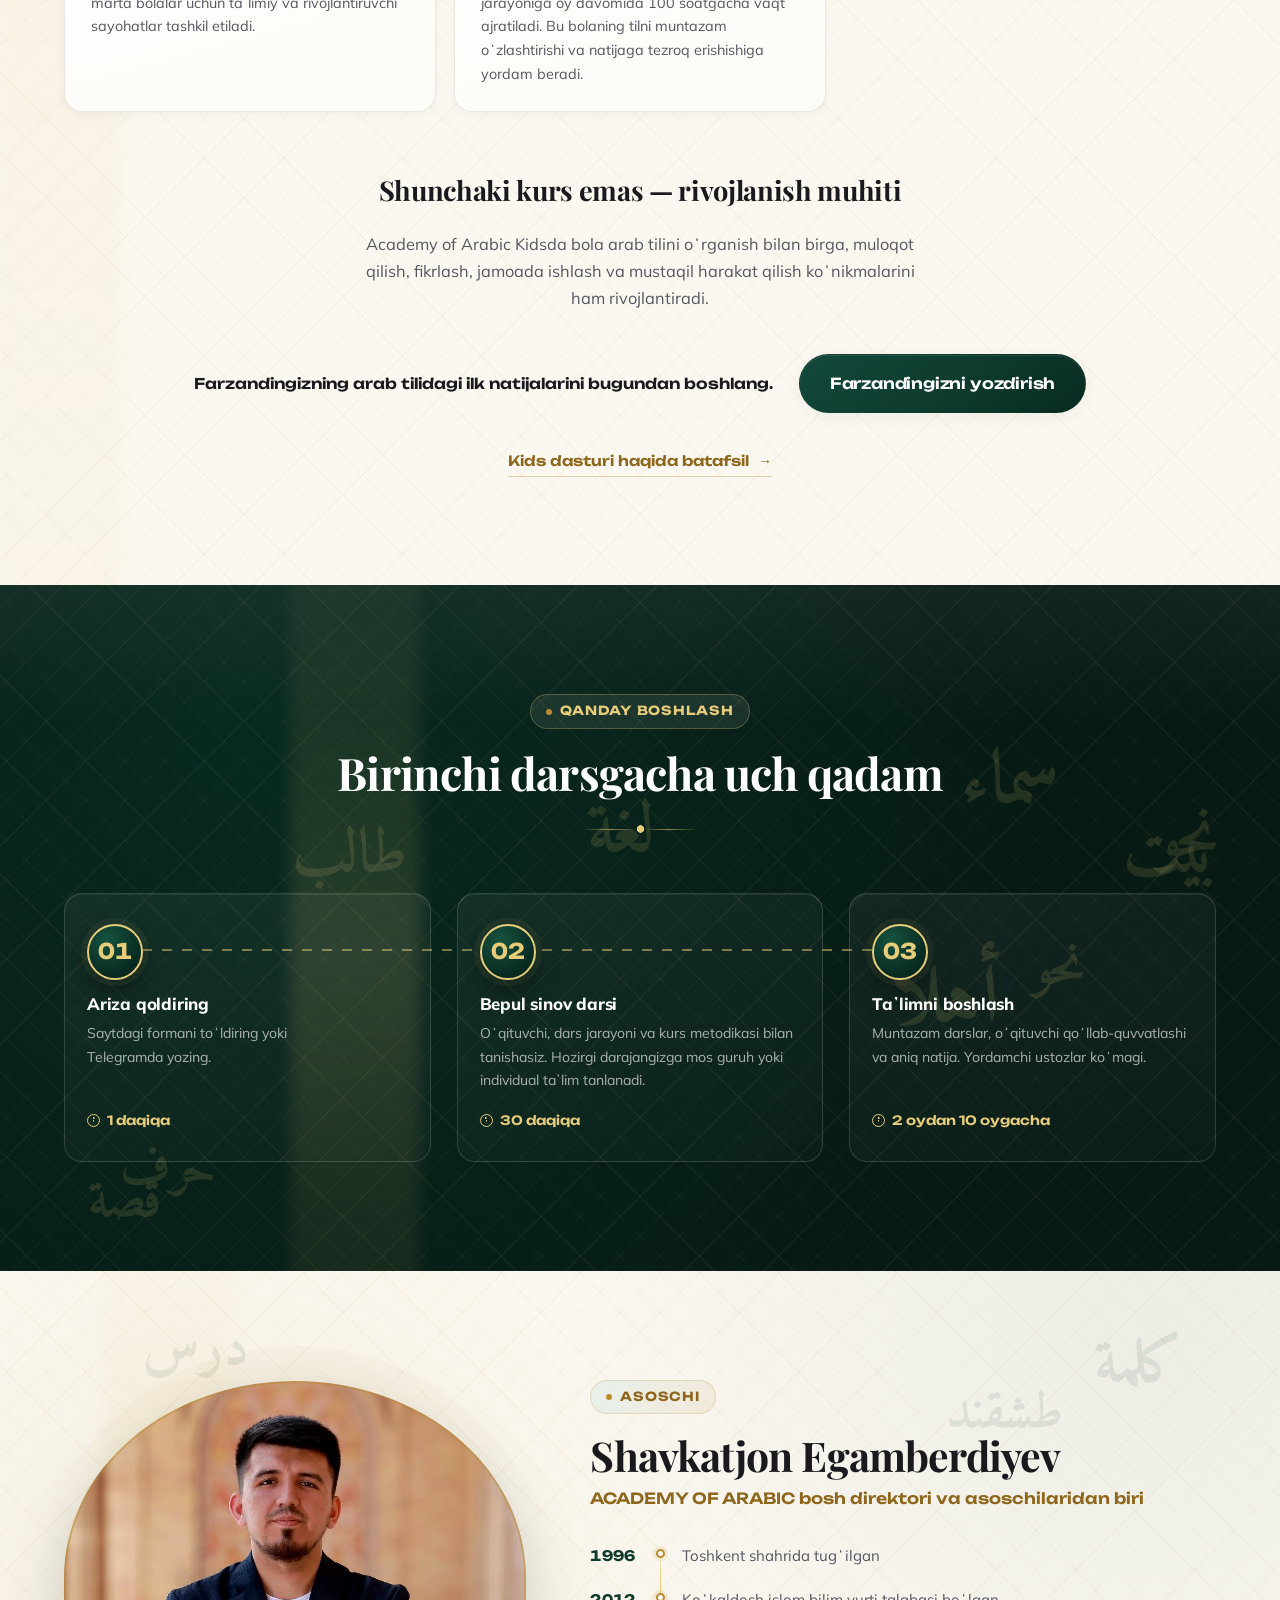
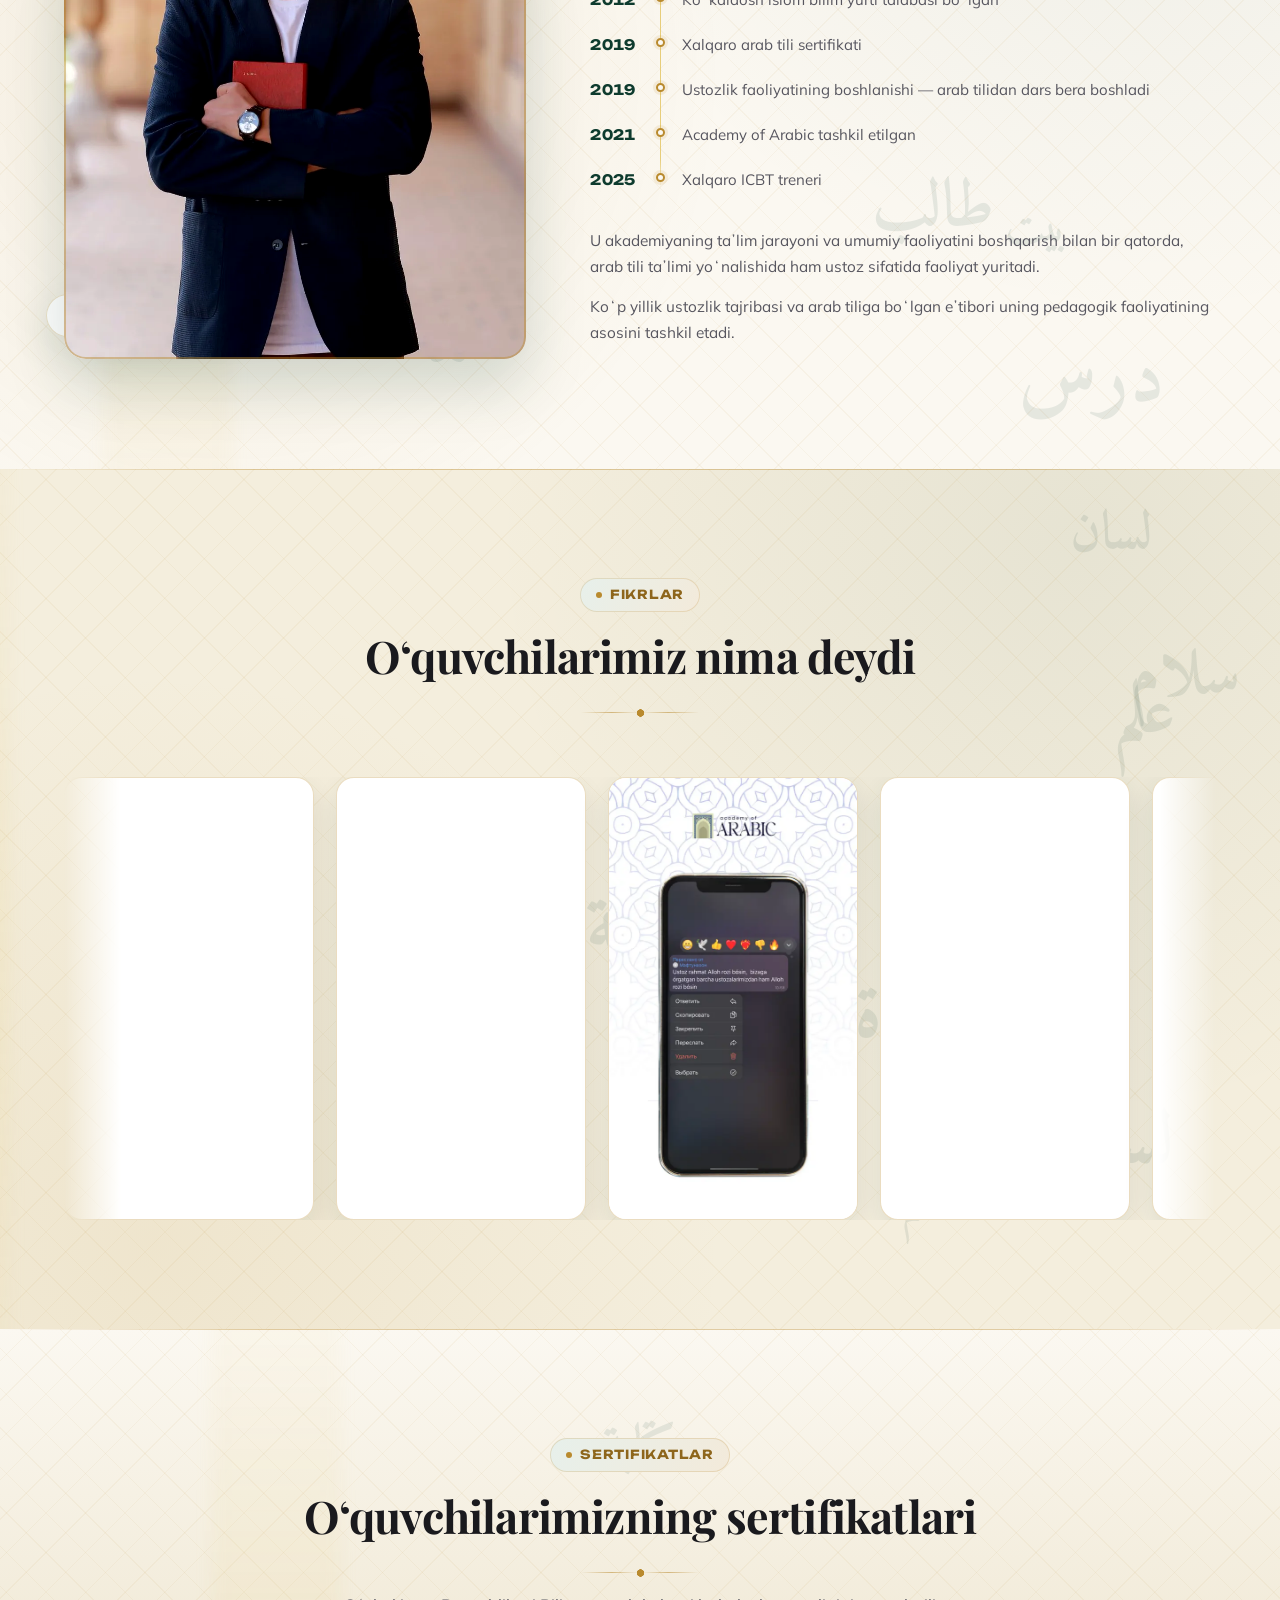
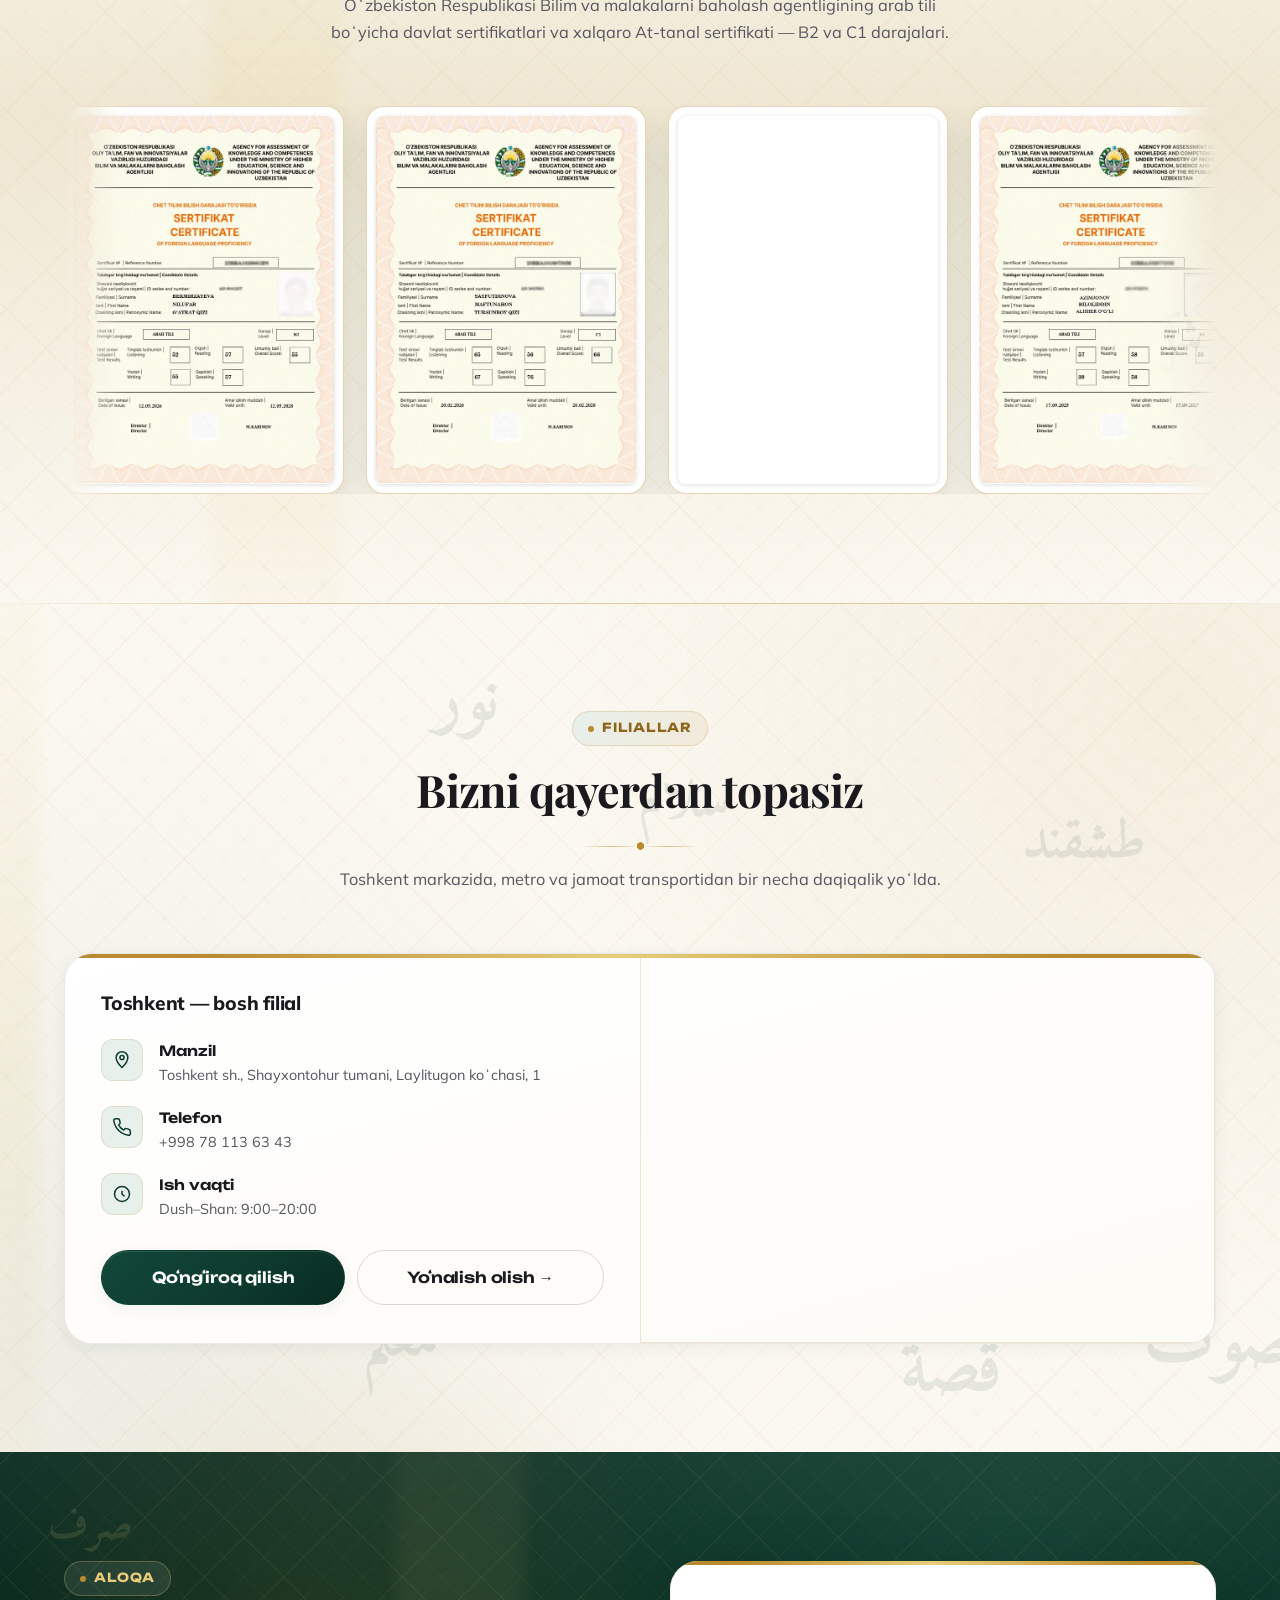
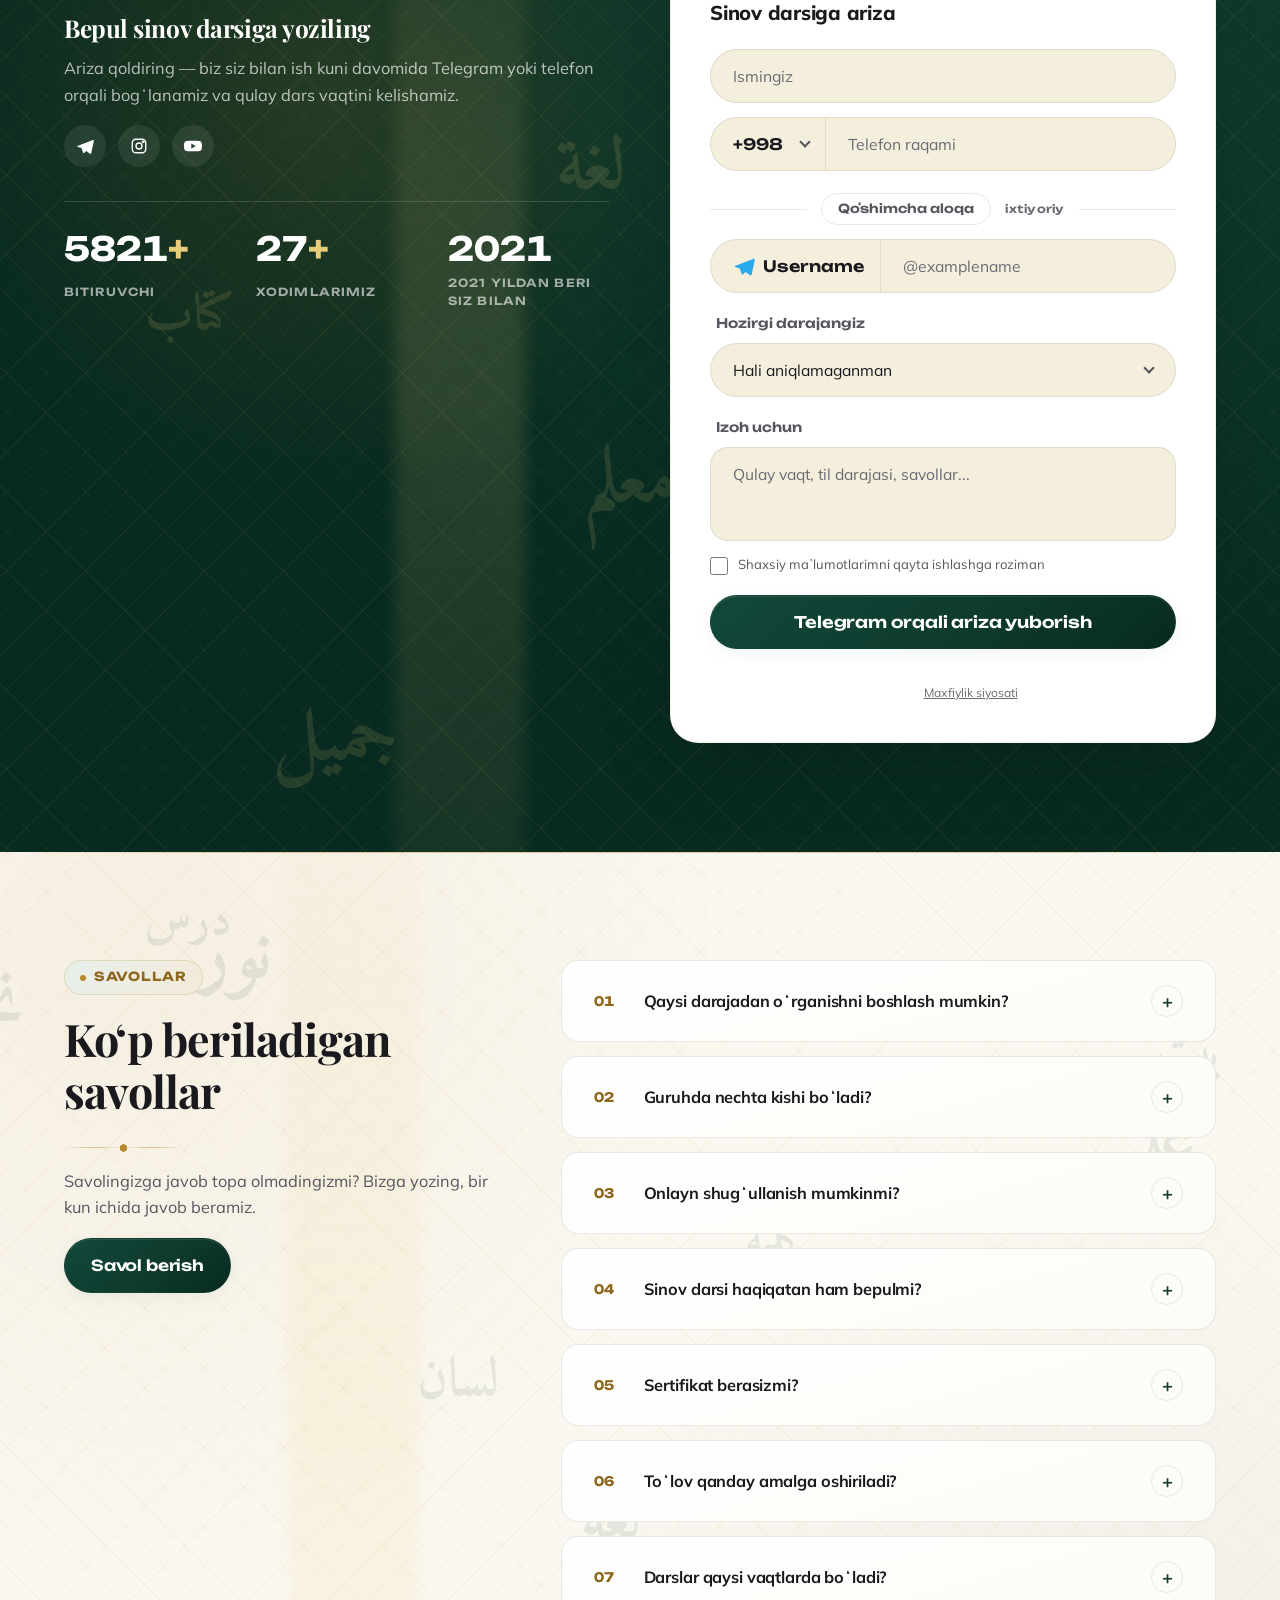
==== commit 5be90e98: "Answer the assistants that are already sending enquiries An enquiry arrived today carrying "Manba: c" ====
--- a/index.html
+++ b/index.html
@@ -99,6 +99,18 @@
         "uz",
         "ru"
       ],
+      "slogan": "Arab tilini 0 dan — davlat ruhsatnomasi bilan",
+      "numberOfStudents": 6400,
+      "hasCredential": {
+        "@type": "EducationalOccupationalCredential",
+        "credentialCategory": "Davlat ruhsatnomasi (tasdiqnoma)",
+        "identifier": "016923",
+        "dateCreated": "2021-12-09",
+        "recognizedBy": {
+          "@type": "GovernmentOrganization",
+          "name": "Oʻzbekiston Respublikasi Vazirlar Mahkamasi huzuridagi Taʼlim sifatini nazorat qilish davlat inspeksiyasi"
+        }
+      },
       "founder": {
         "@id": "https://academy-of-arabic.uz/#director"
       },
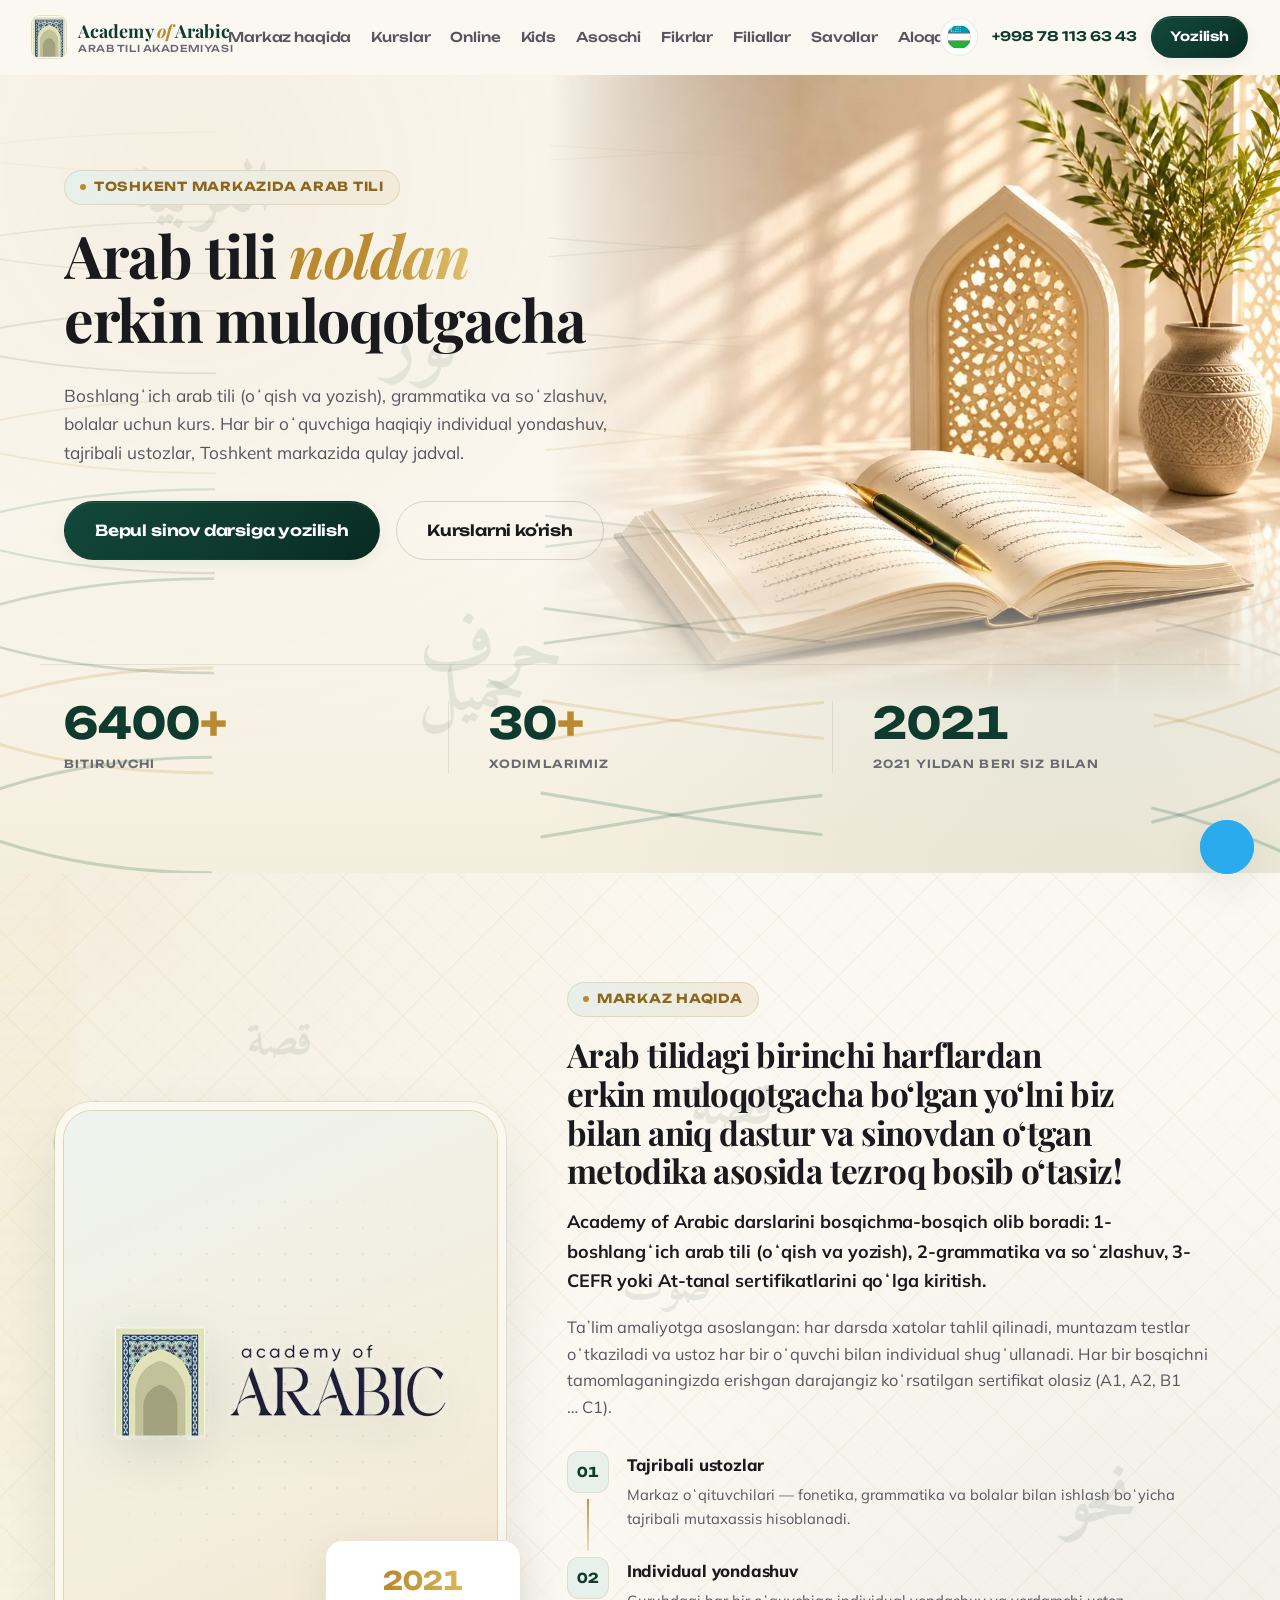
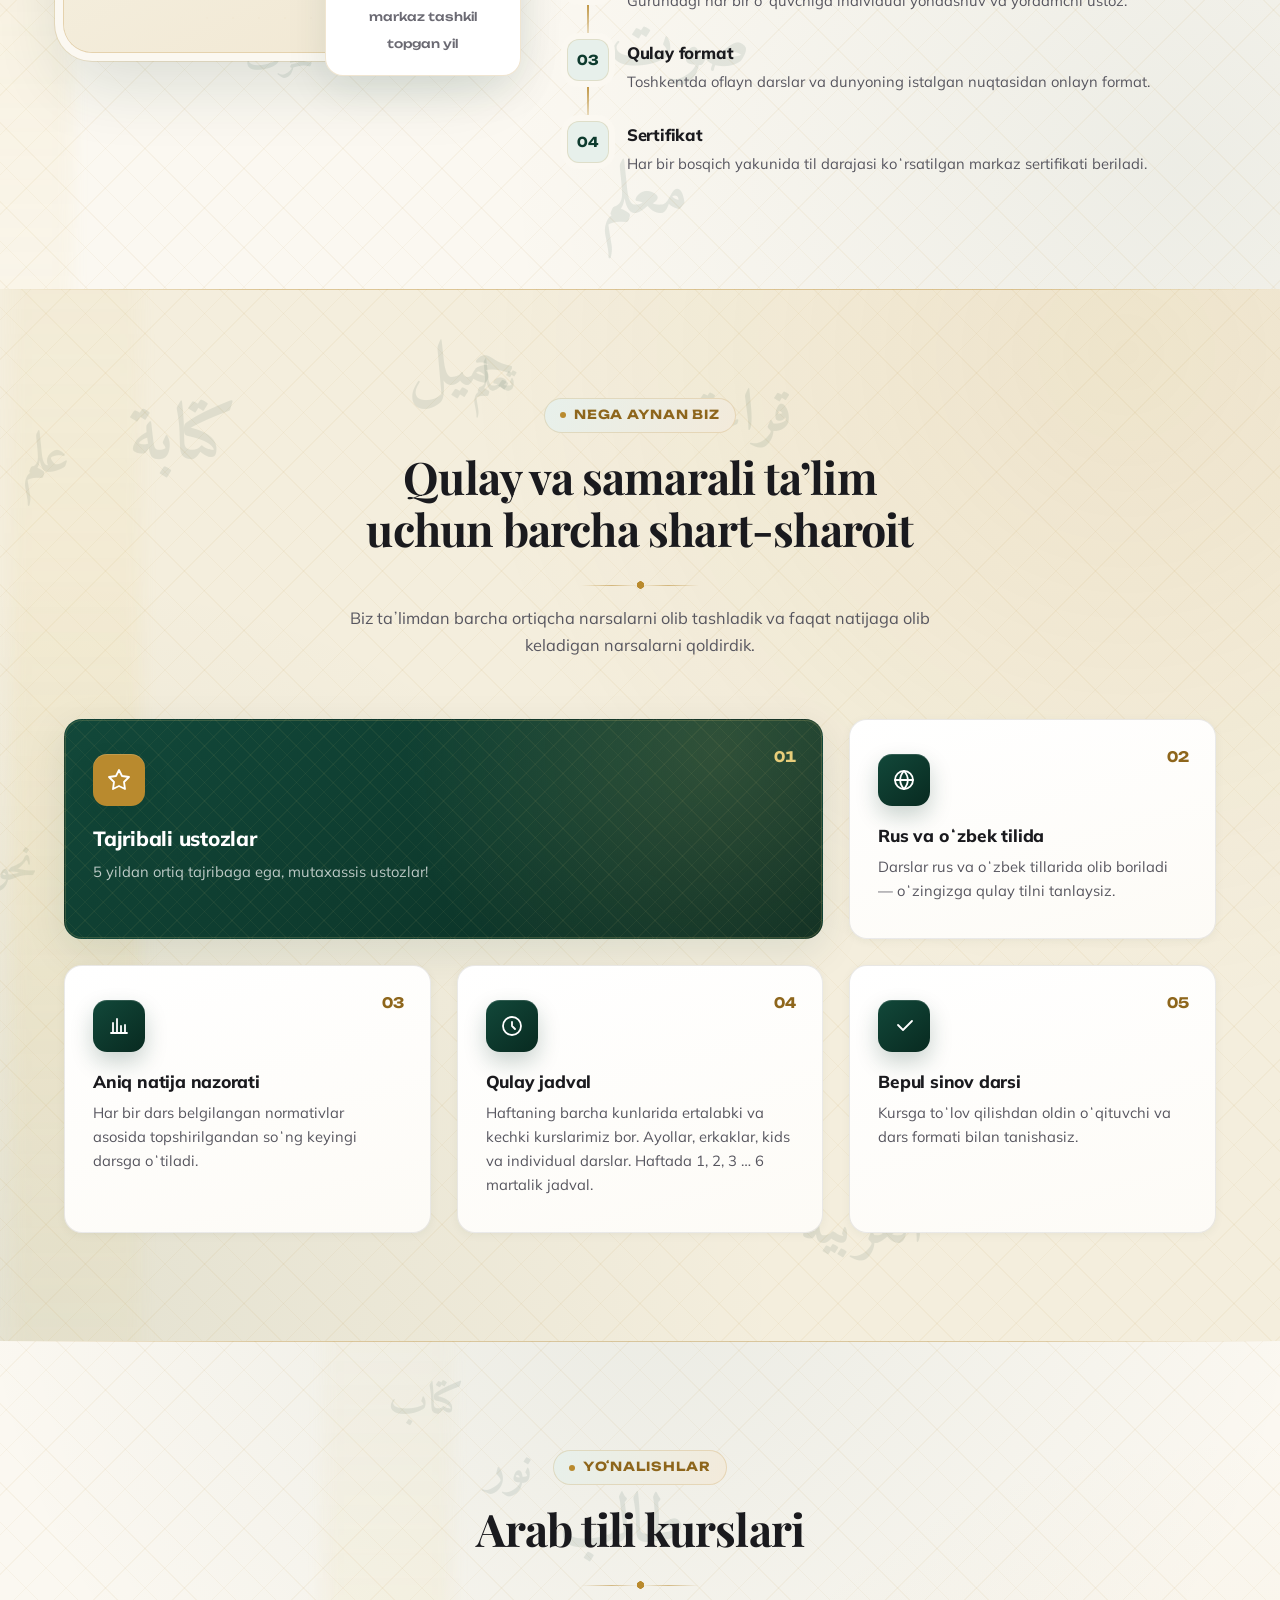
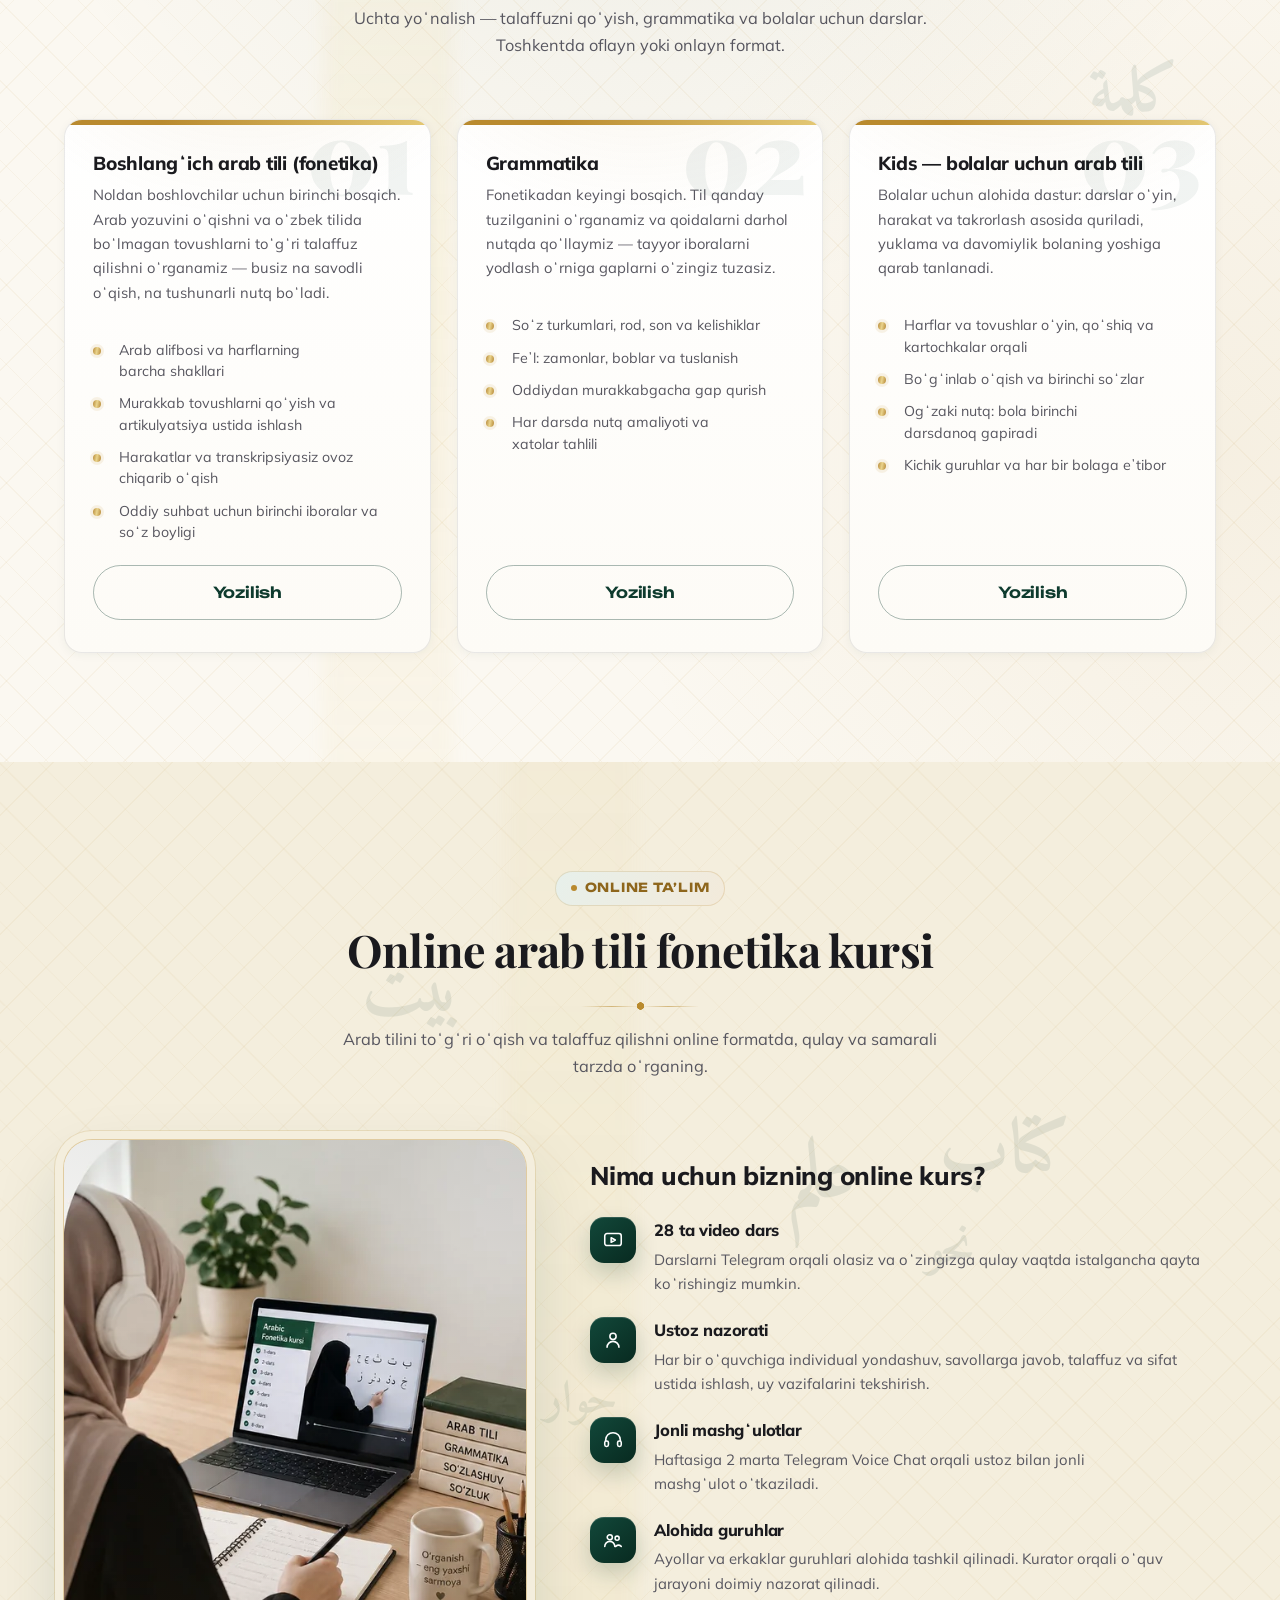
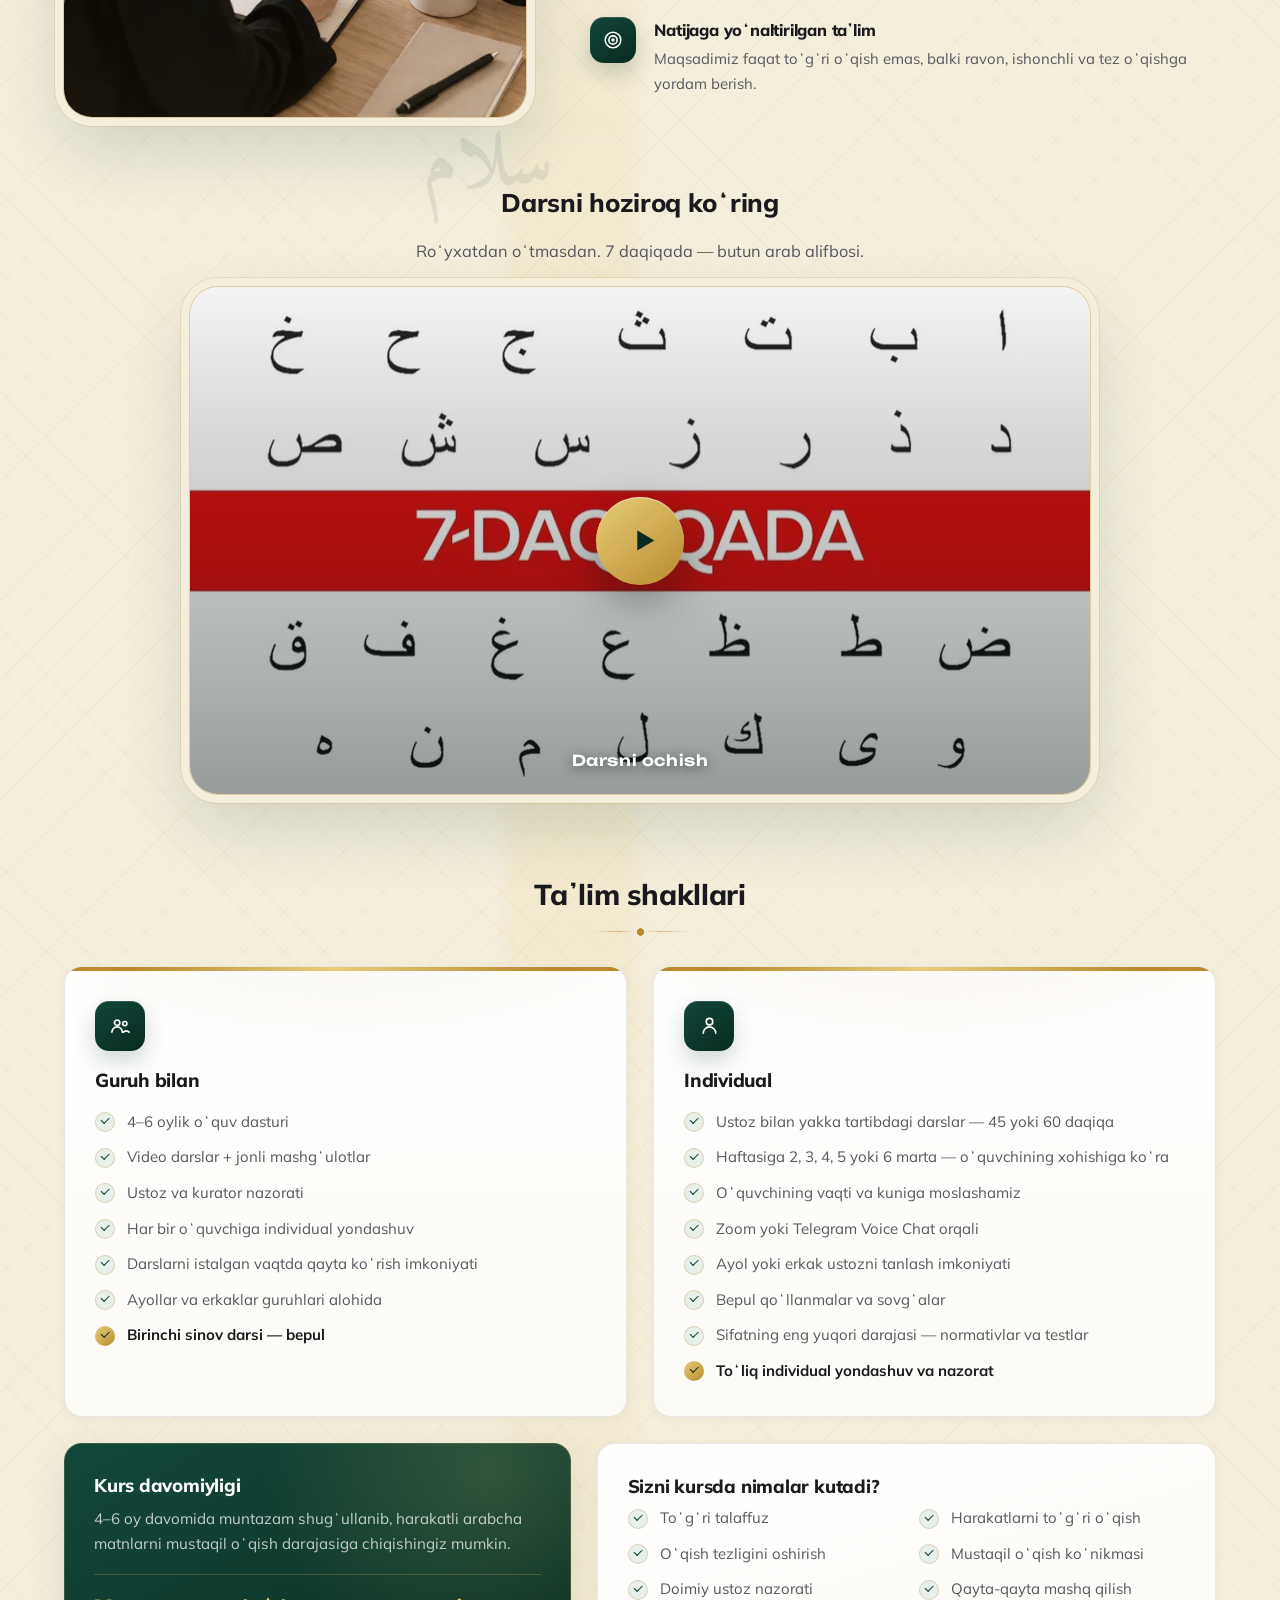
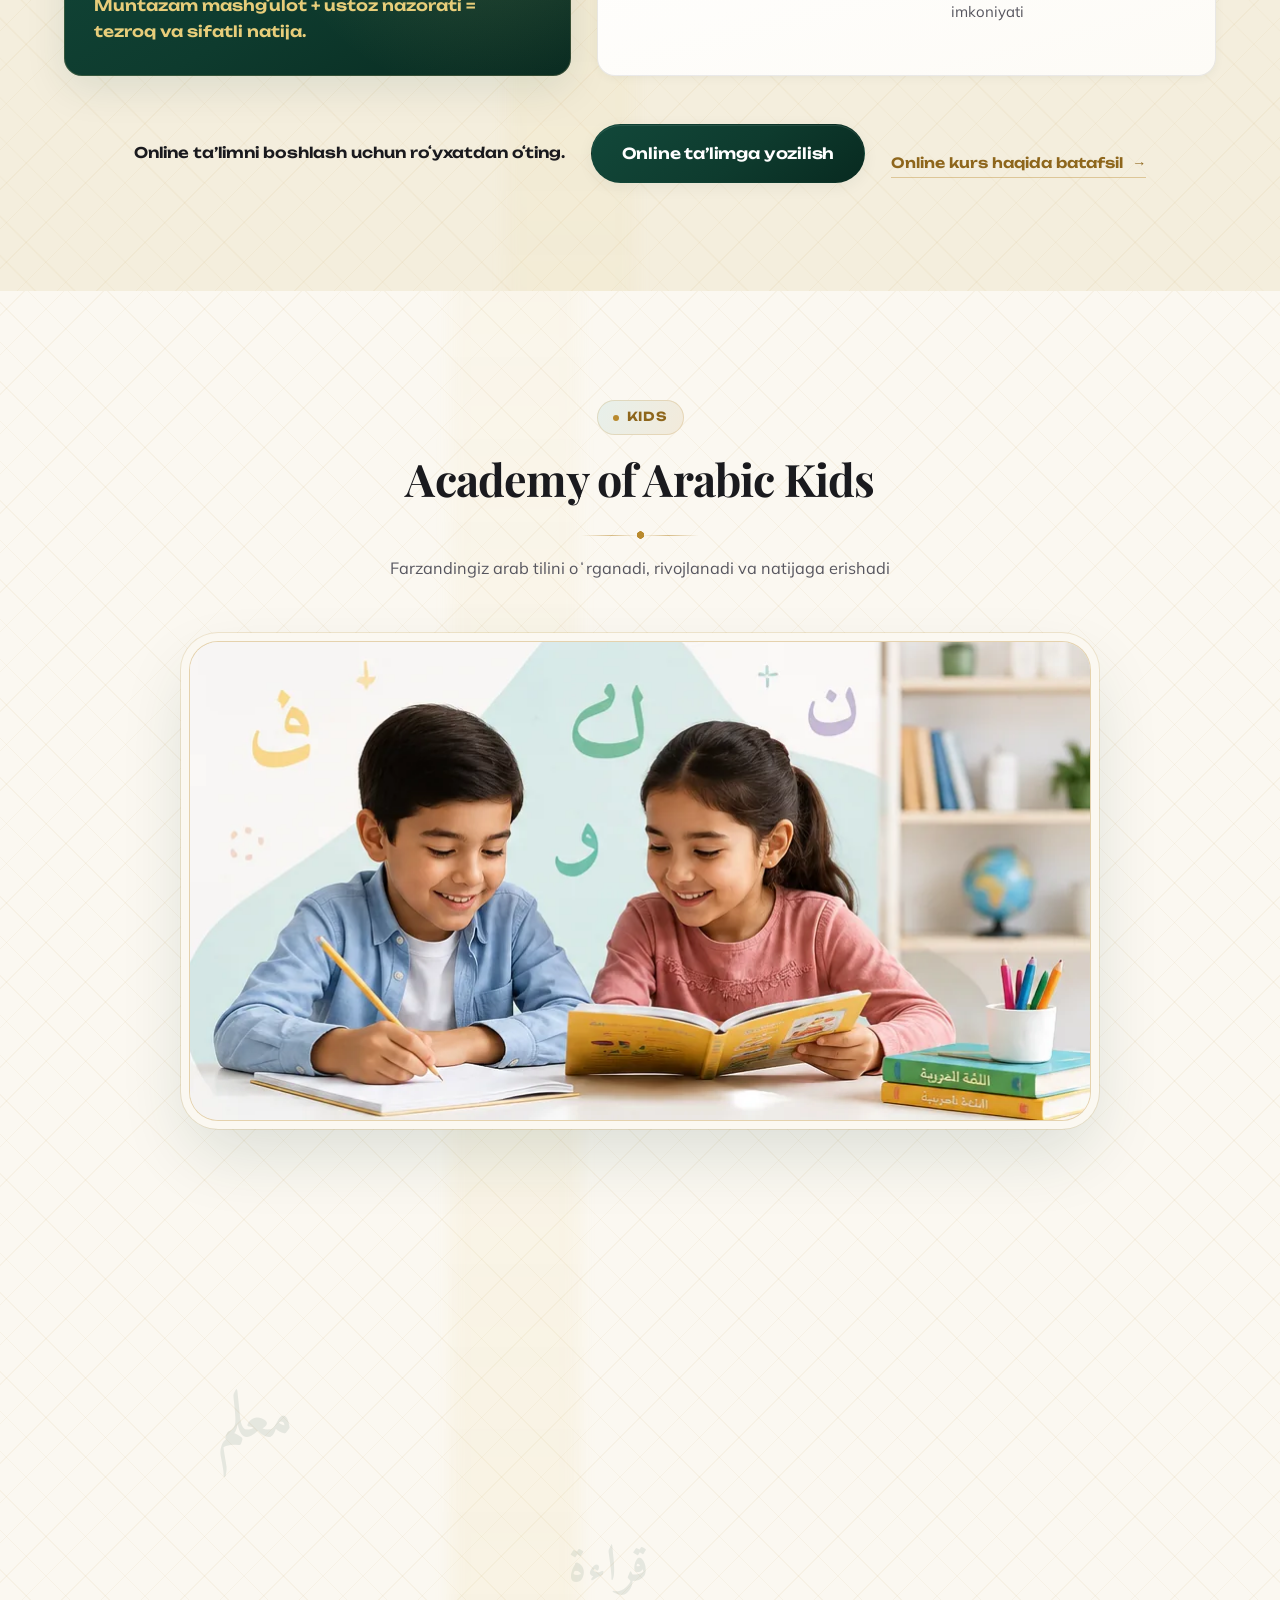
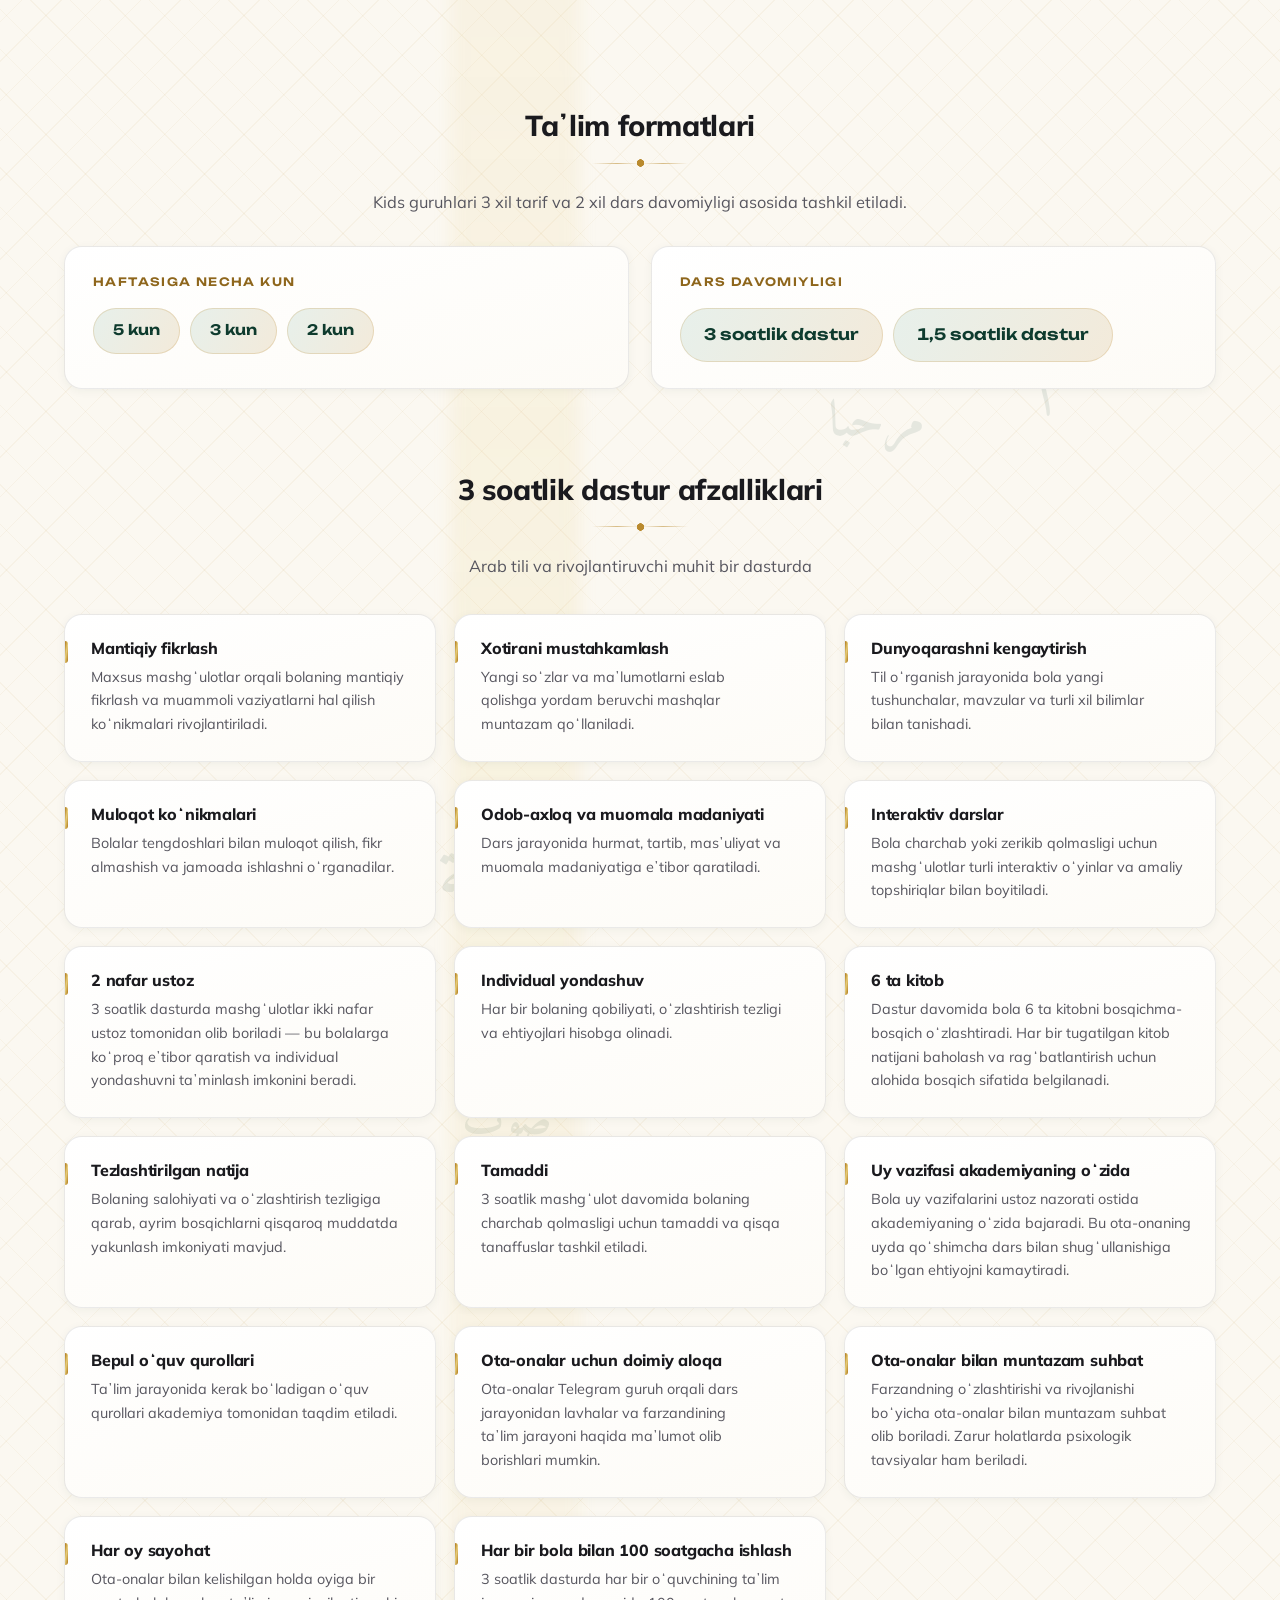
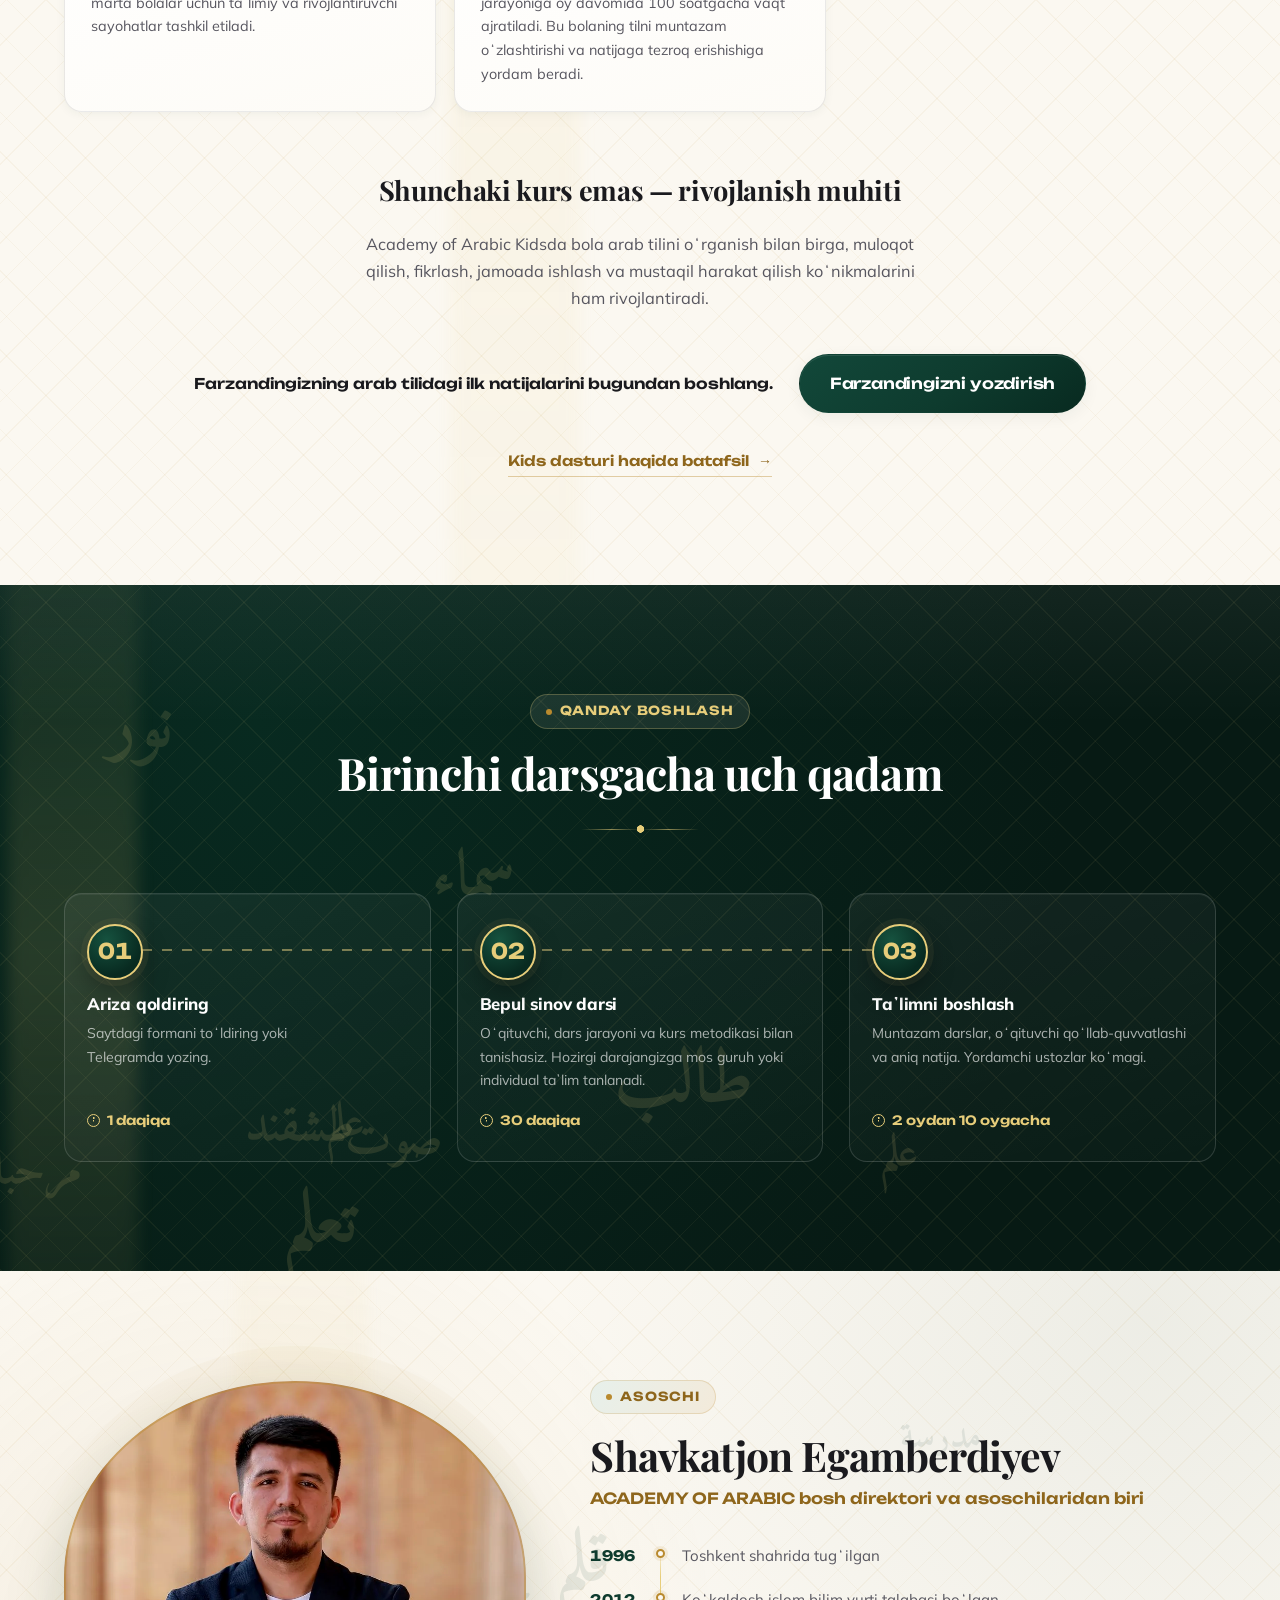
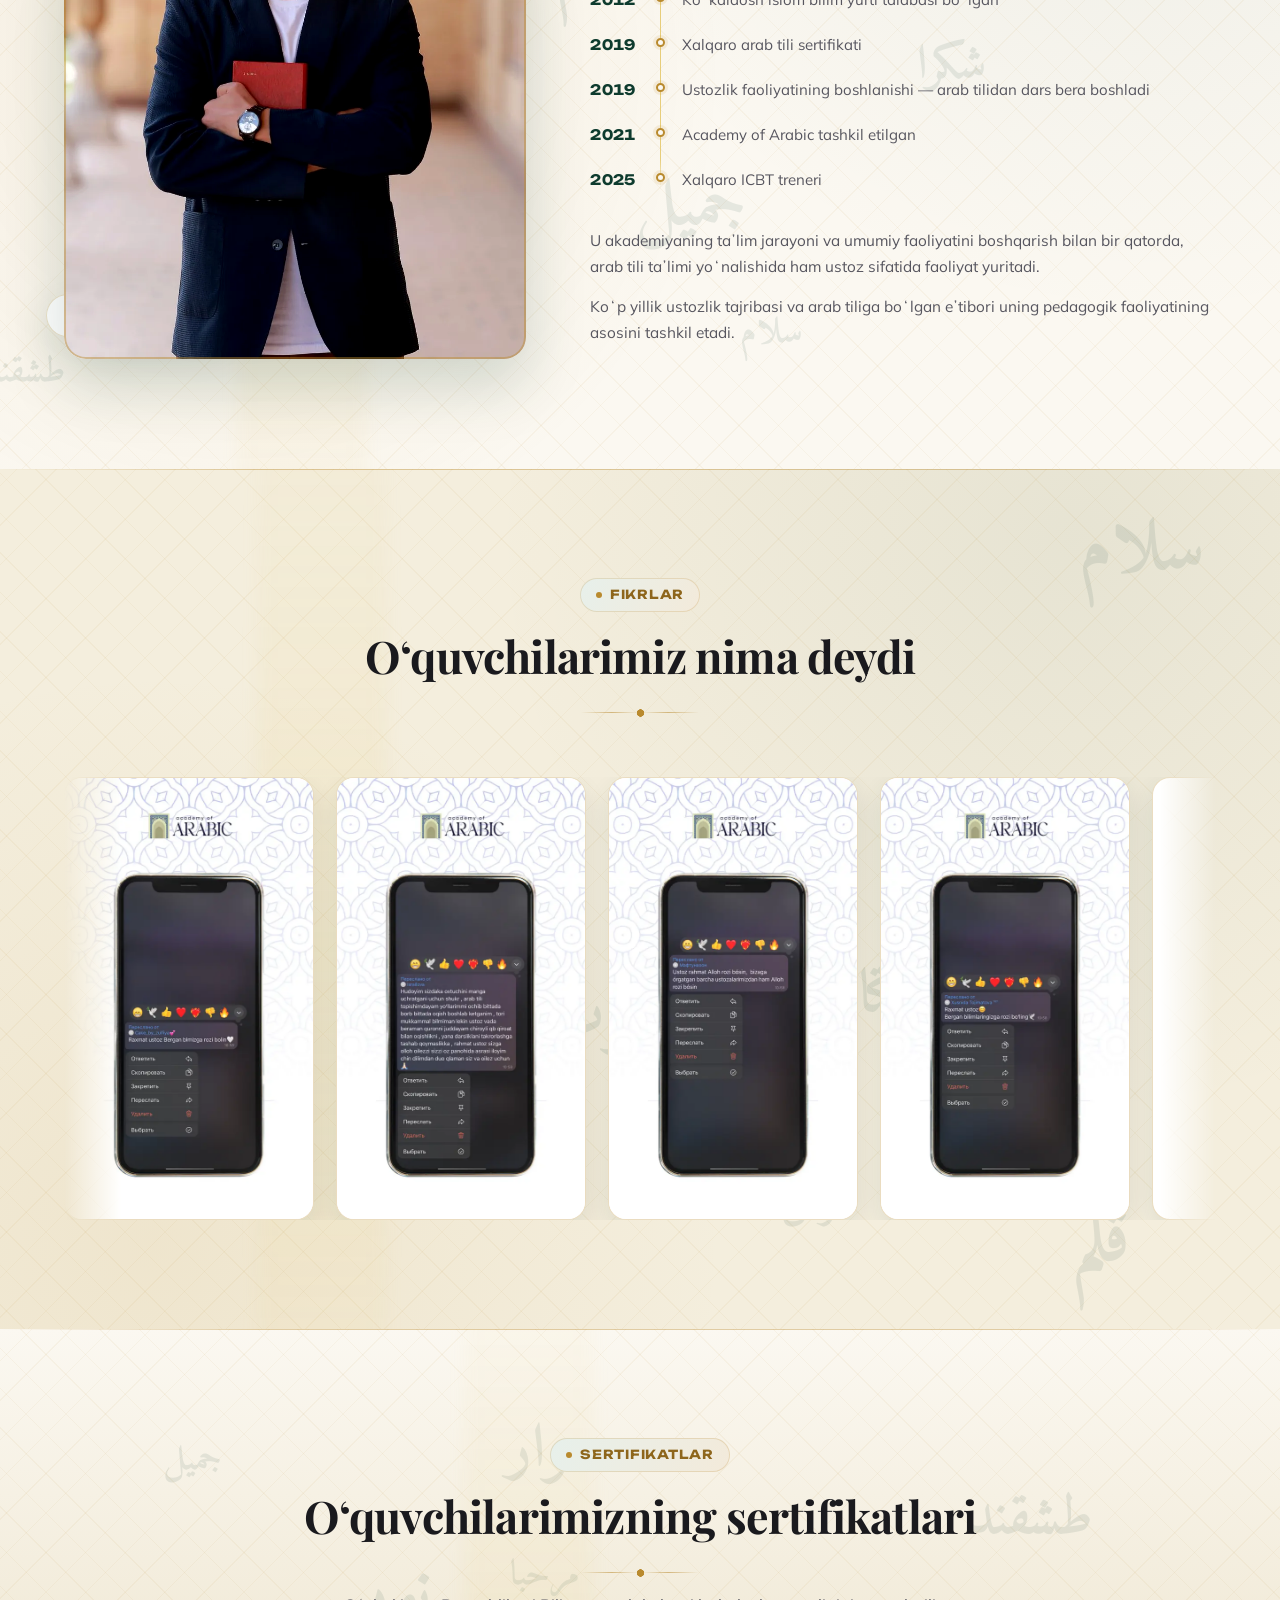
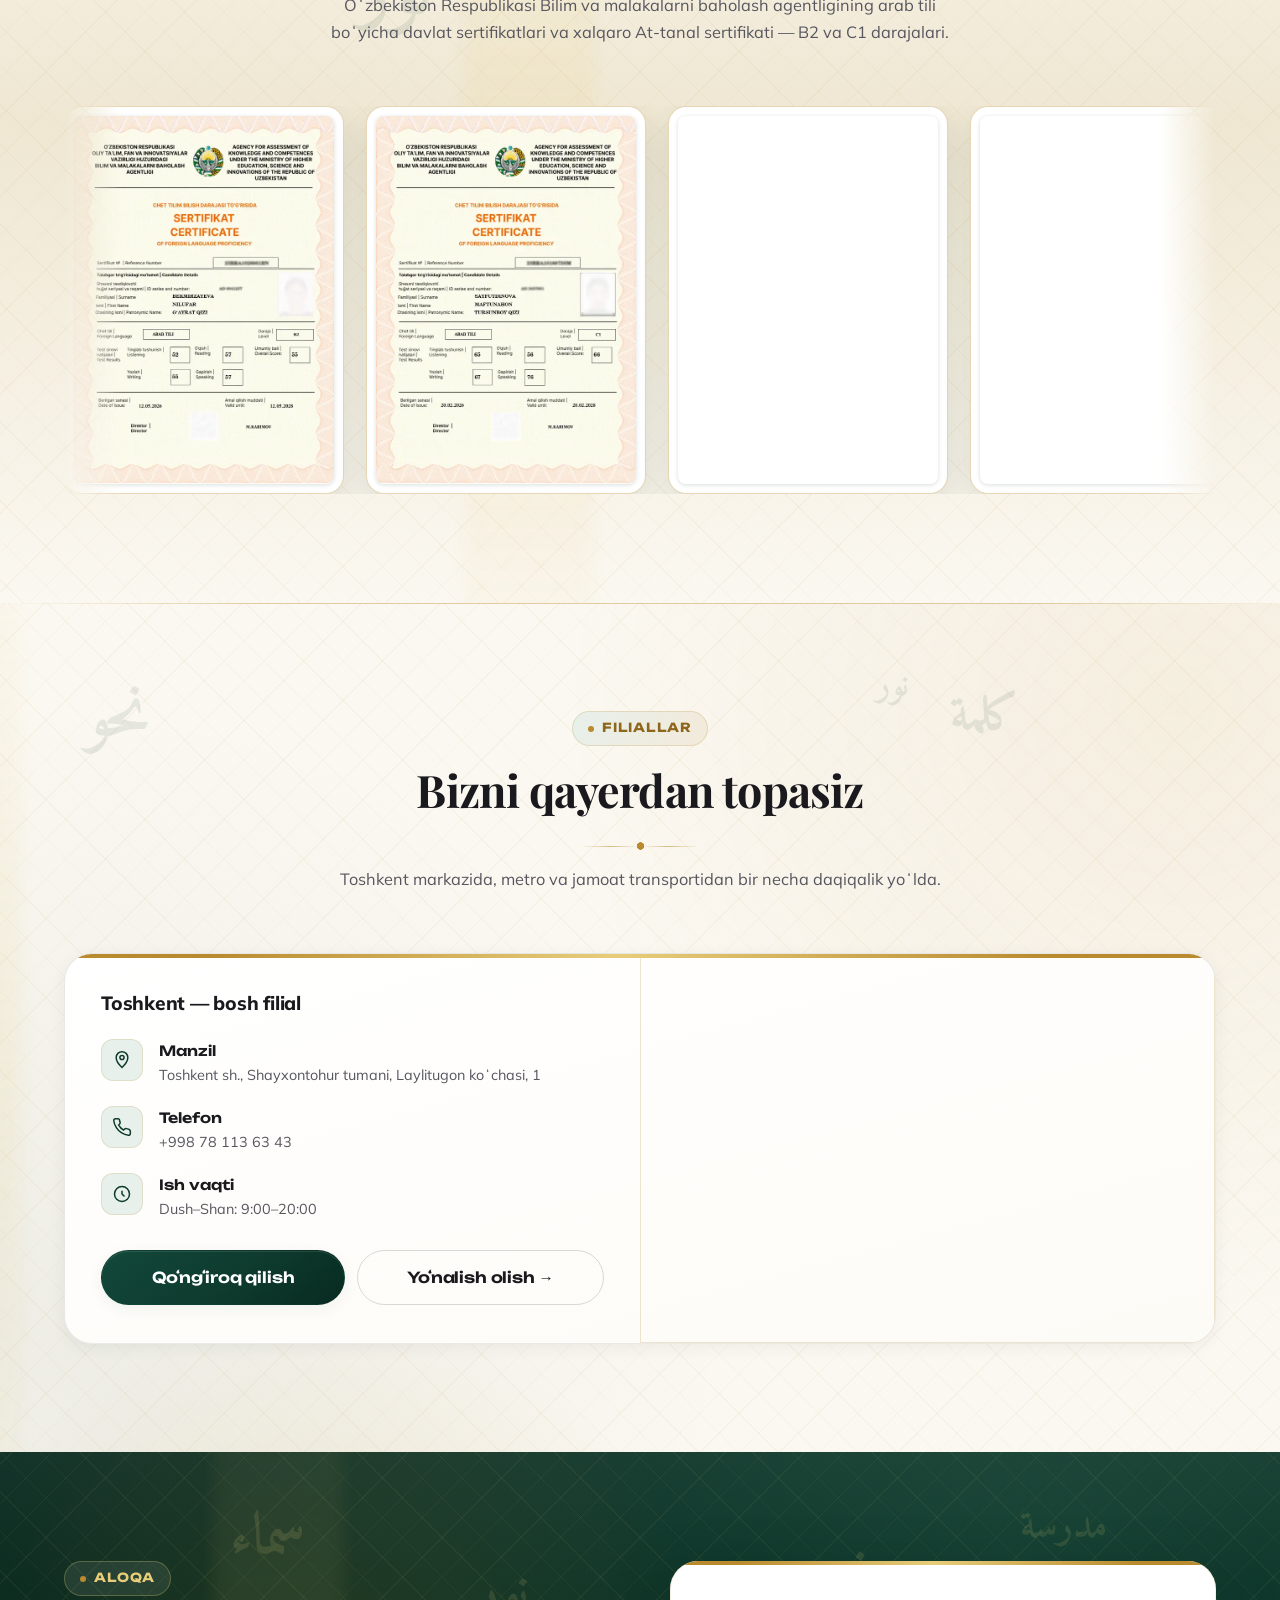
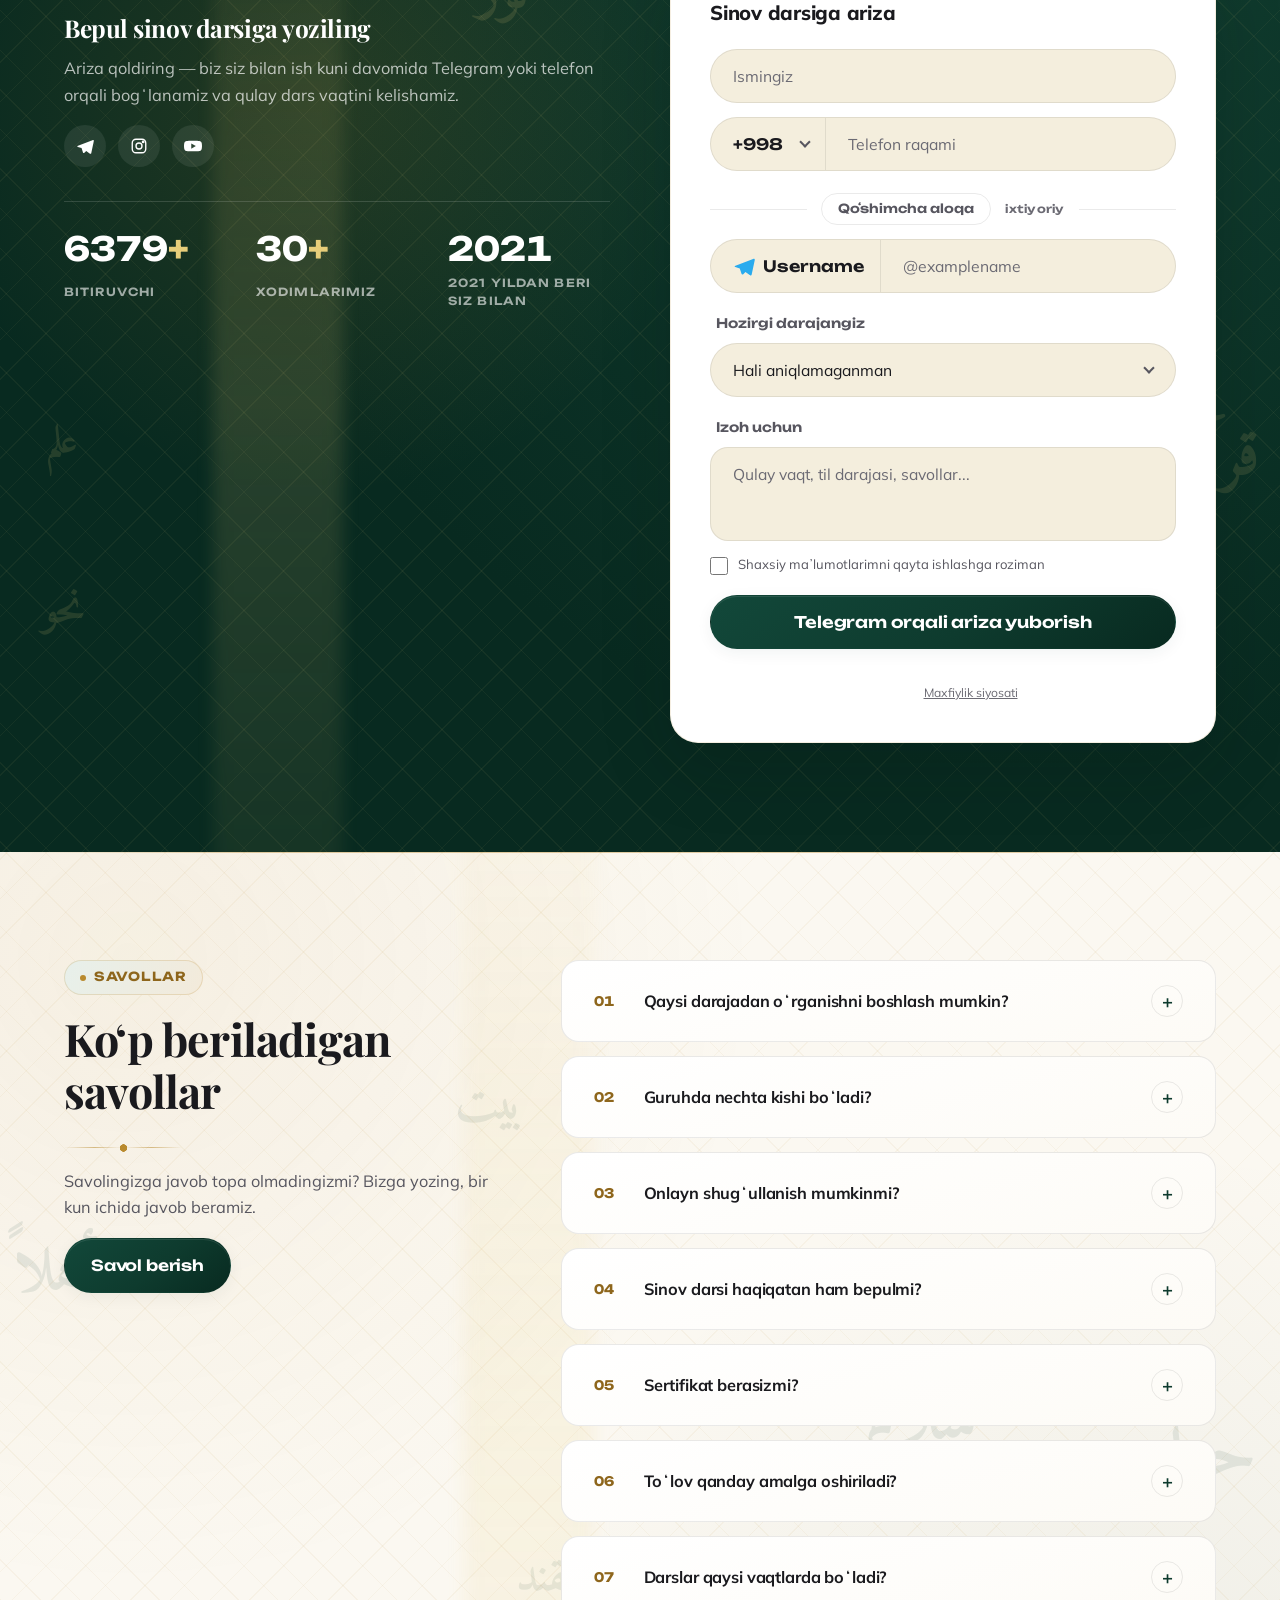
==== commit 4921416b: "Add the Meta pixel beside the Google Ads tag Meta's instructions put the base code in every page's <" ====
--- a/index.html
+++ b/index.html
@@ -1216,6 +1216,6 @@
 </div>
 </dialog>
 <script src="/js/translations.js?v=7e19cfcd57"></script>
-<script src="/js/main.js?v=7fdbbdc67e"></script>
+<script src="/js/main.js?v=43fd08f03b"></script>
 </body>
 </html>
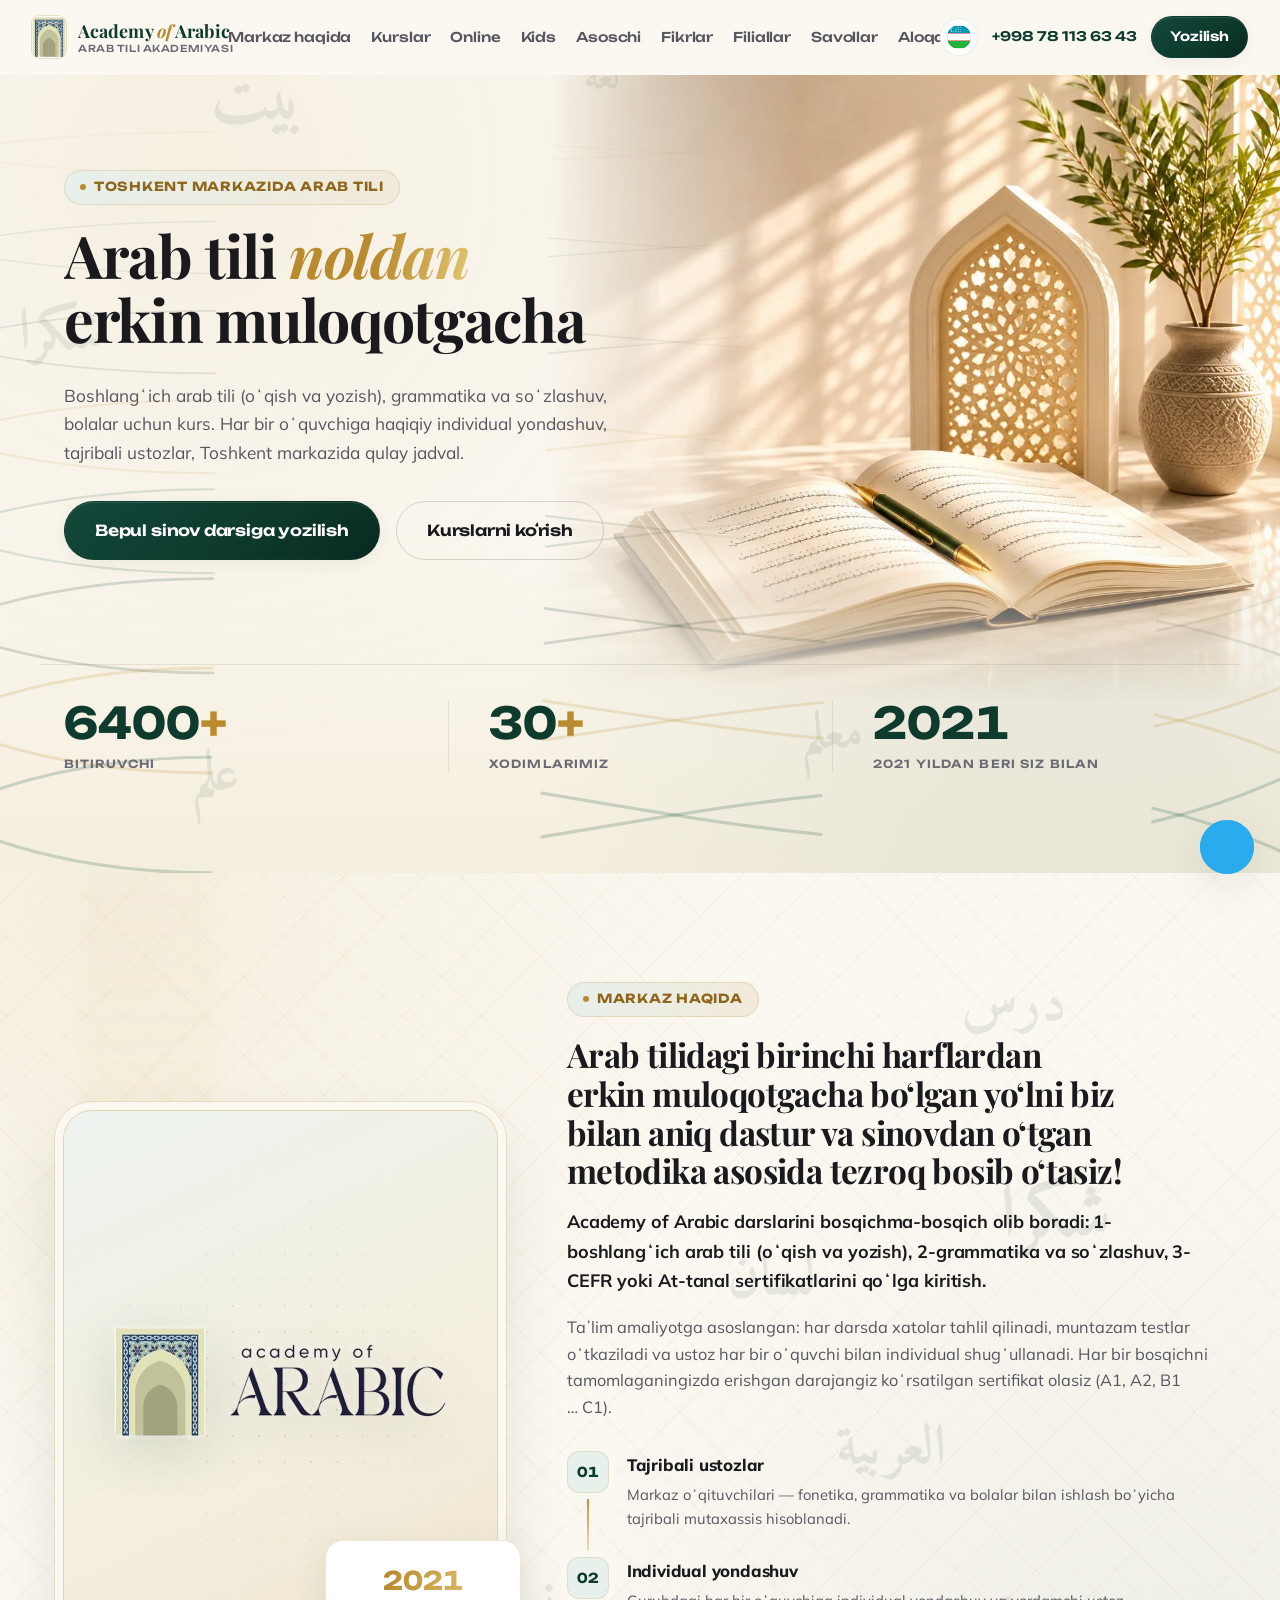
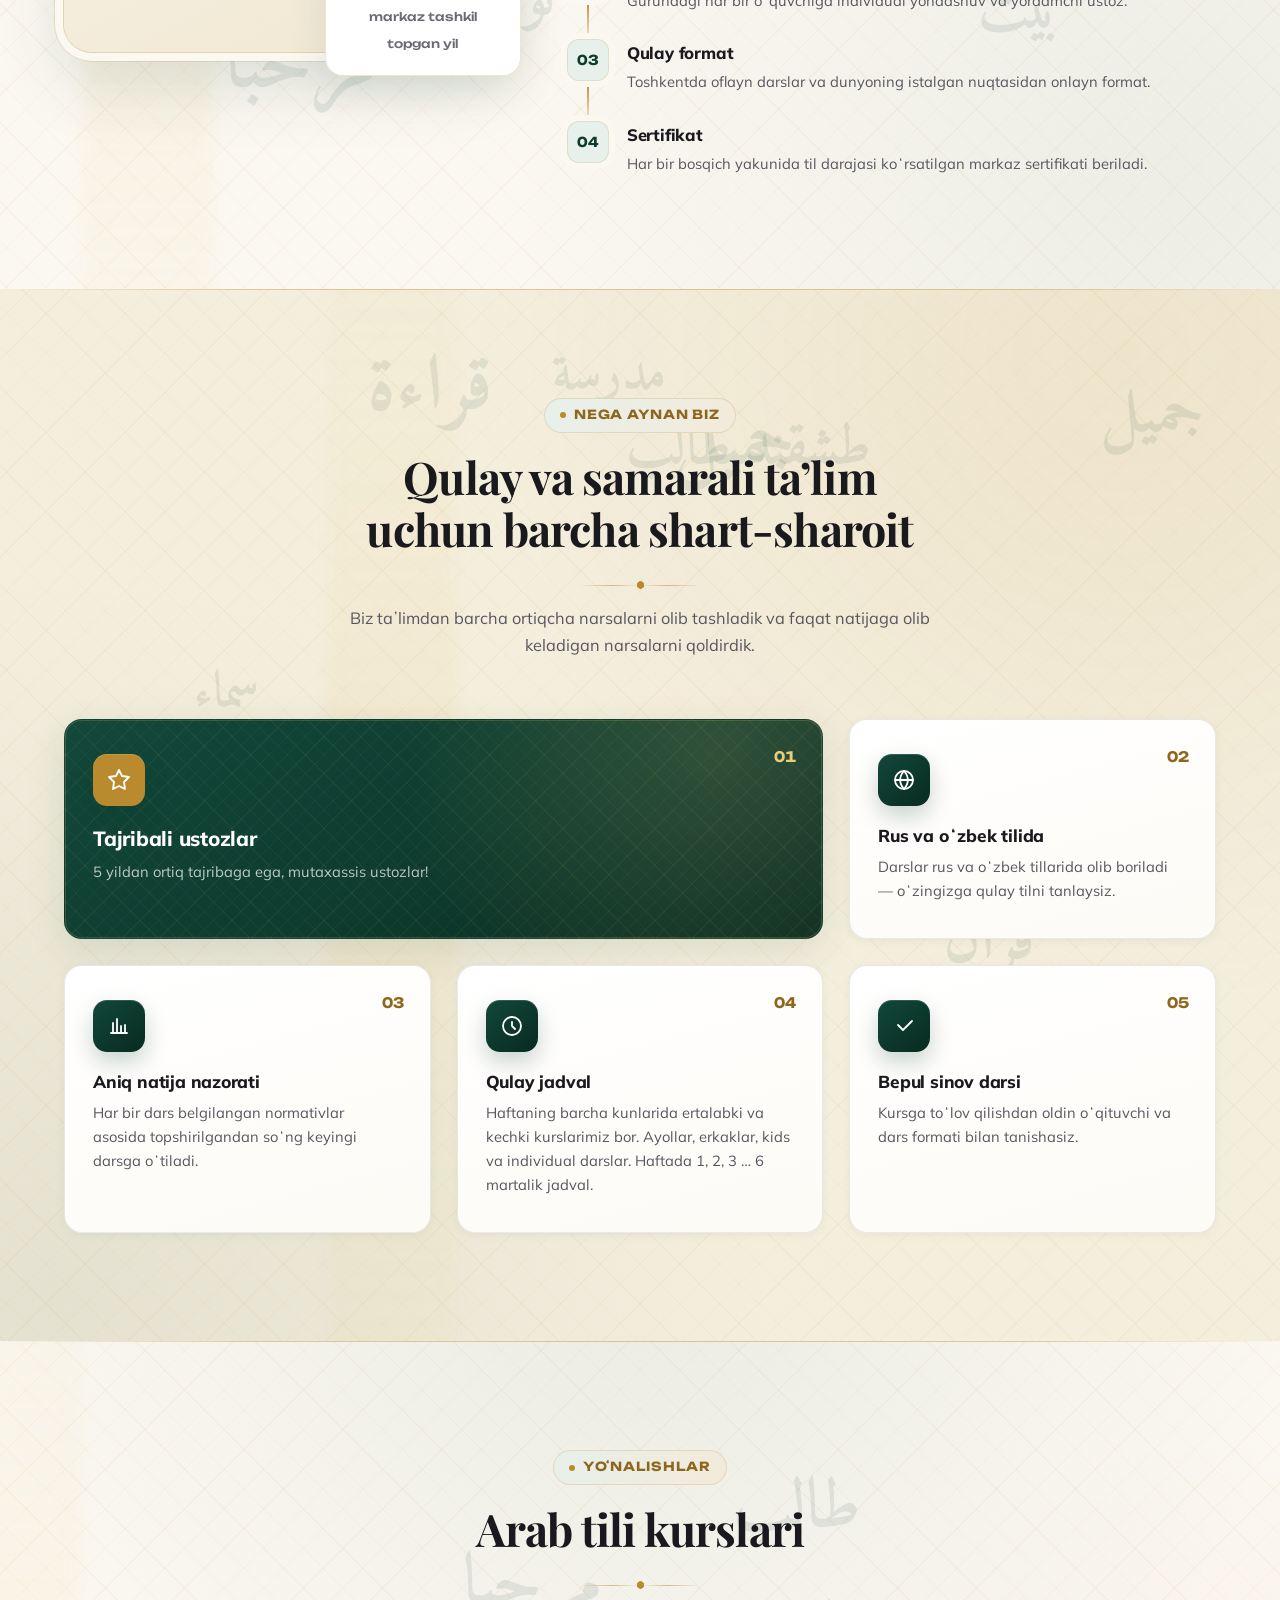
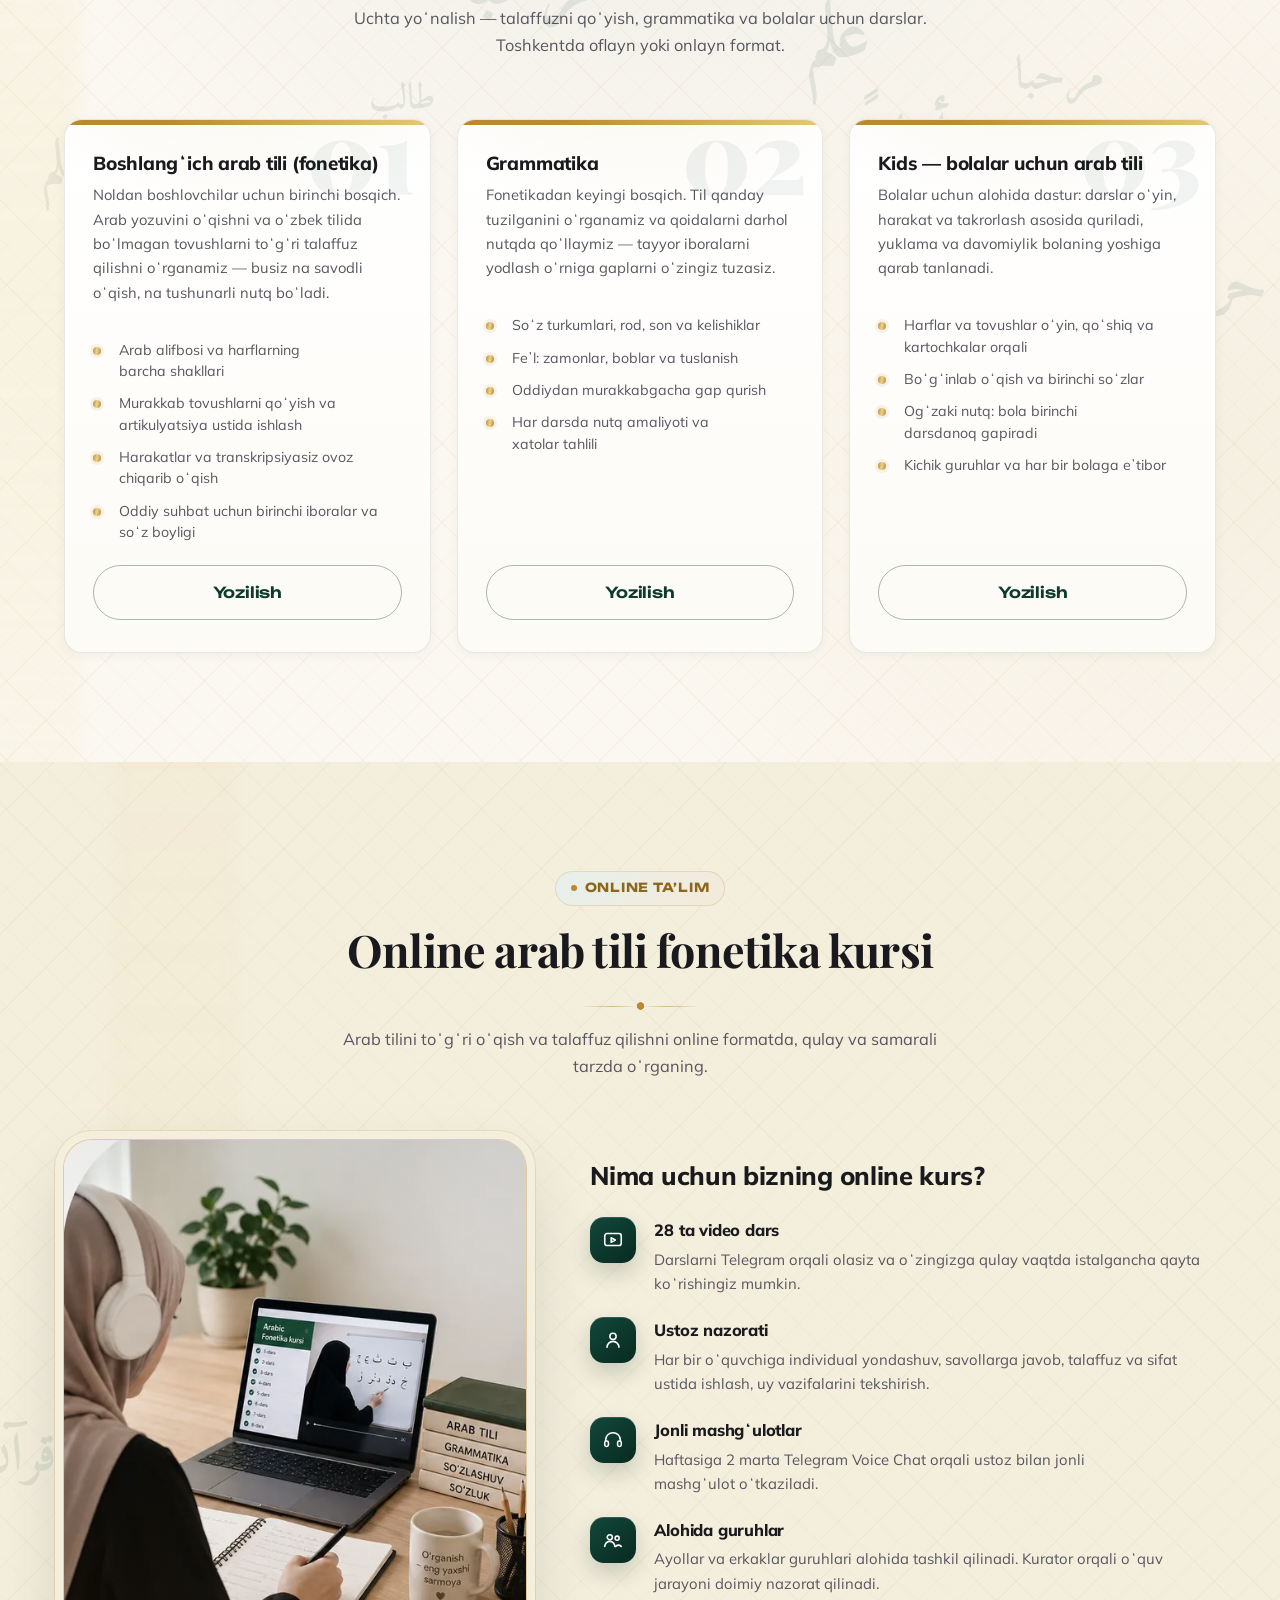
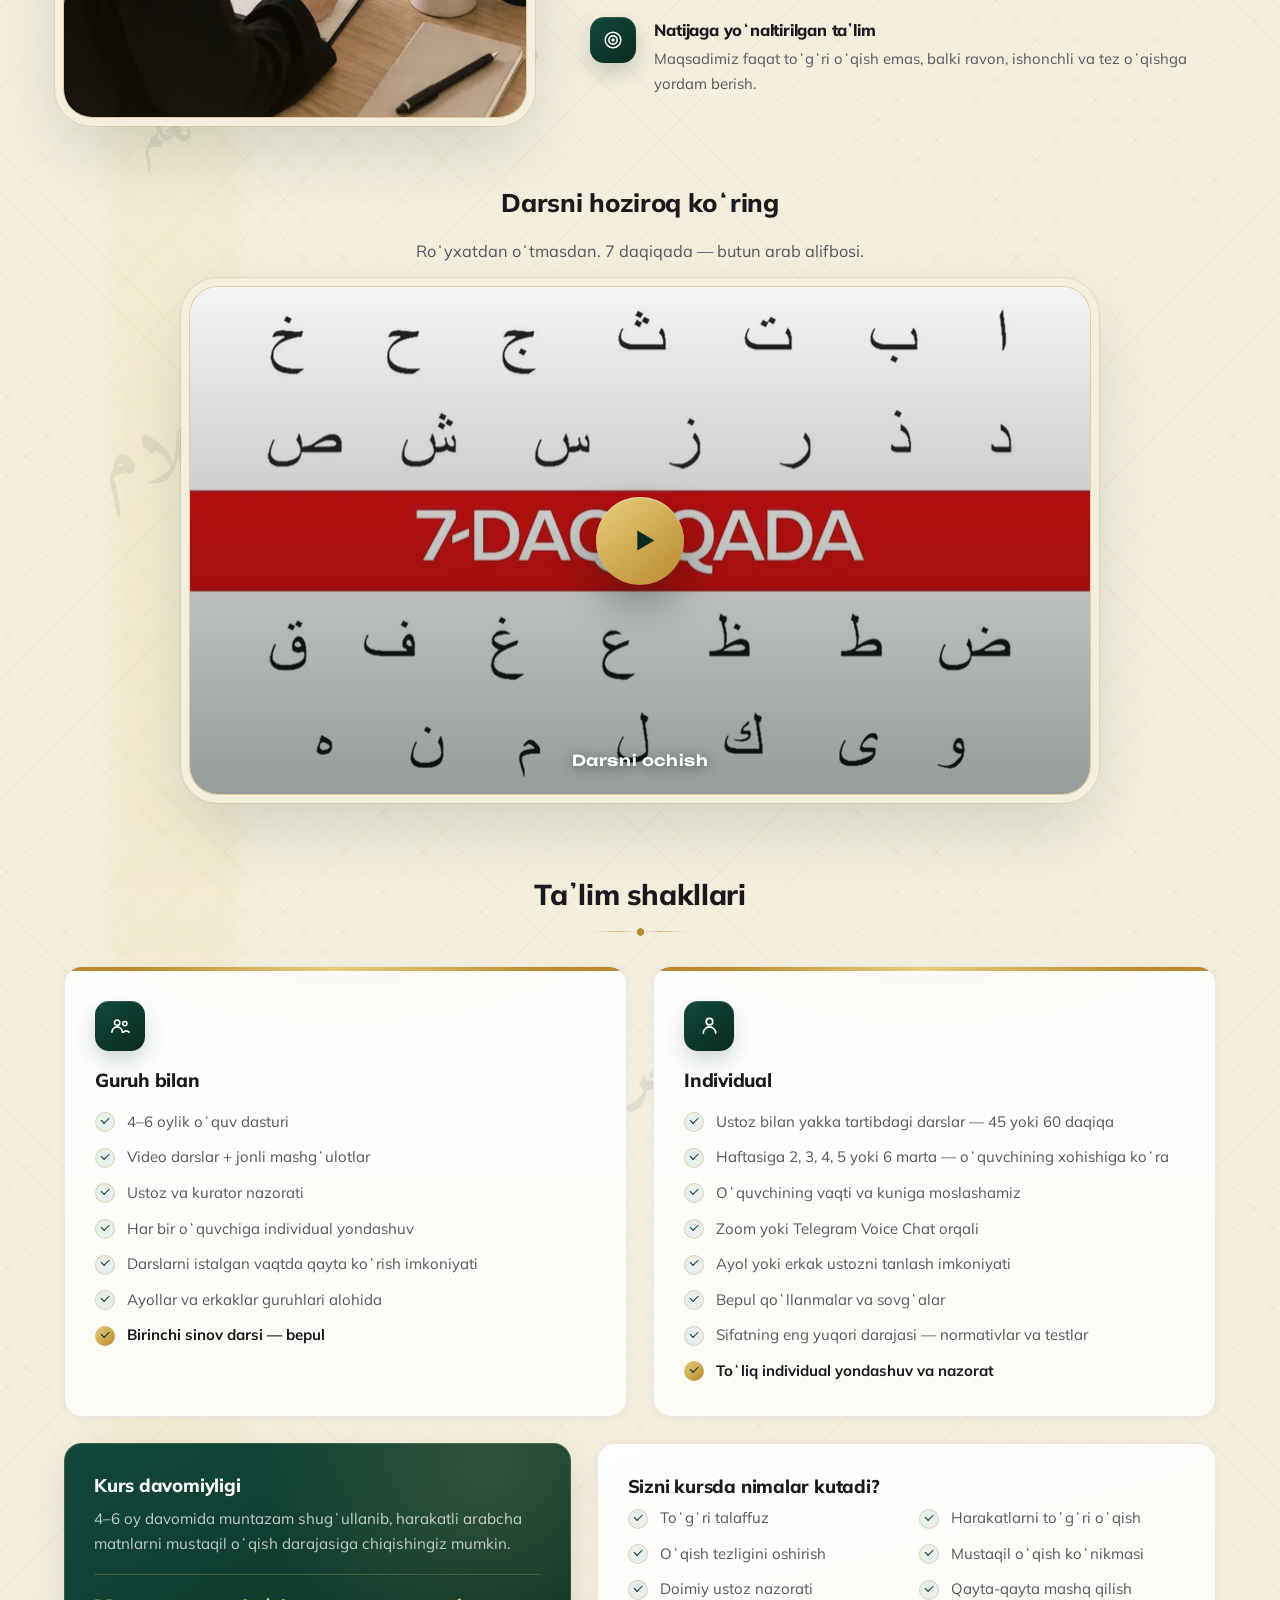
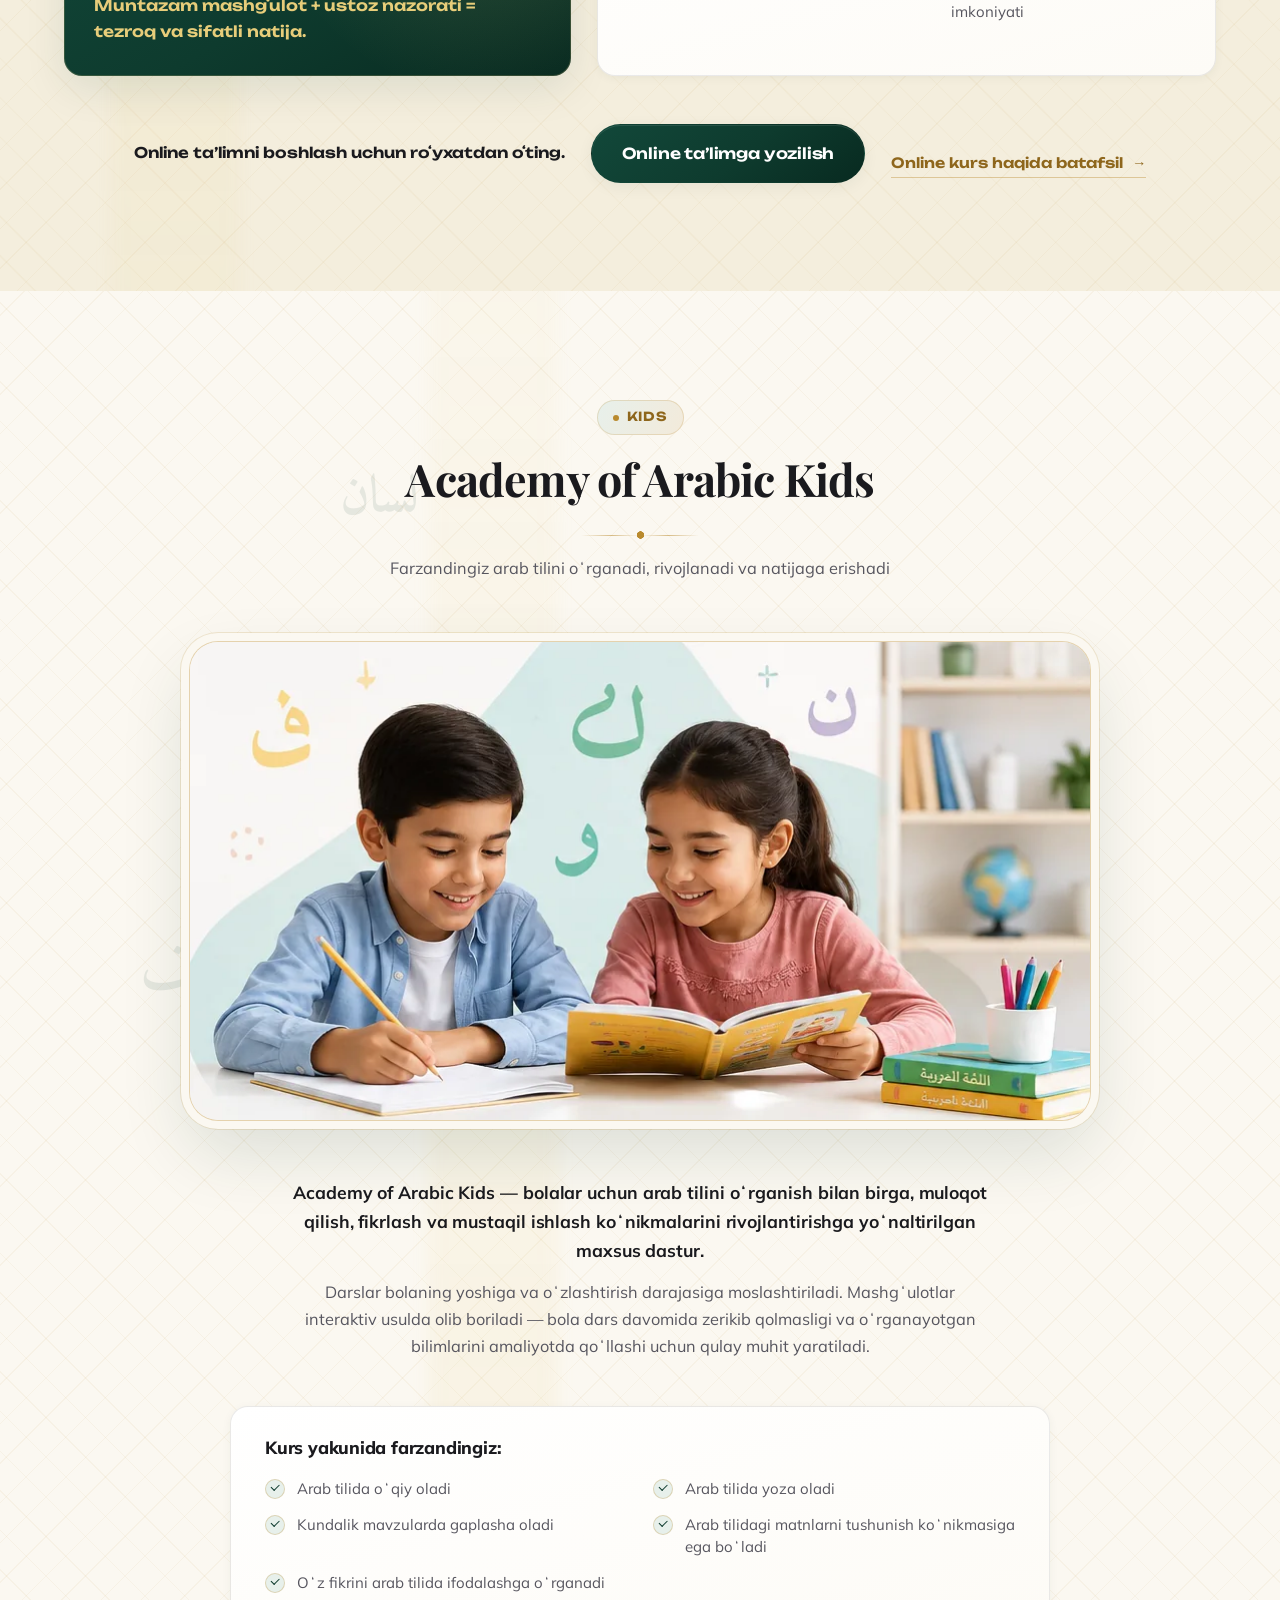
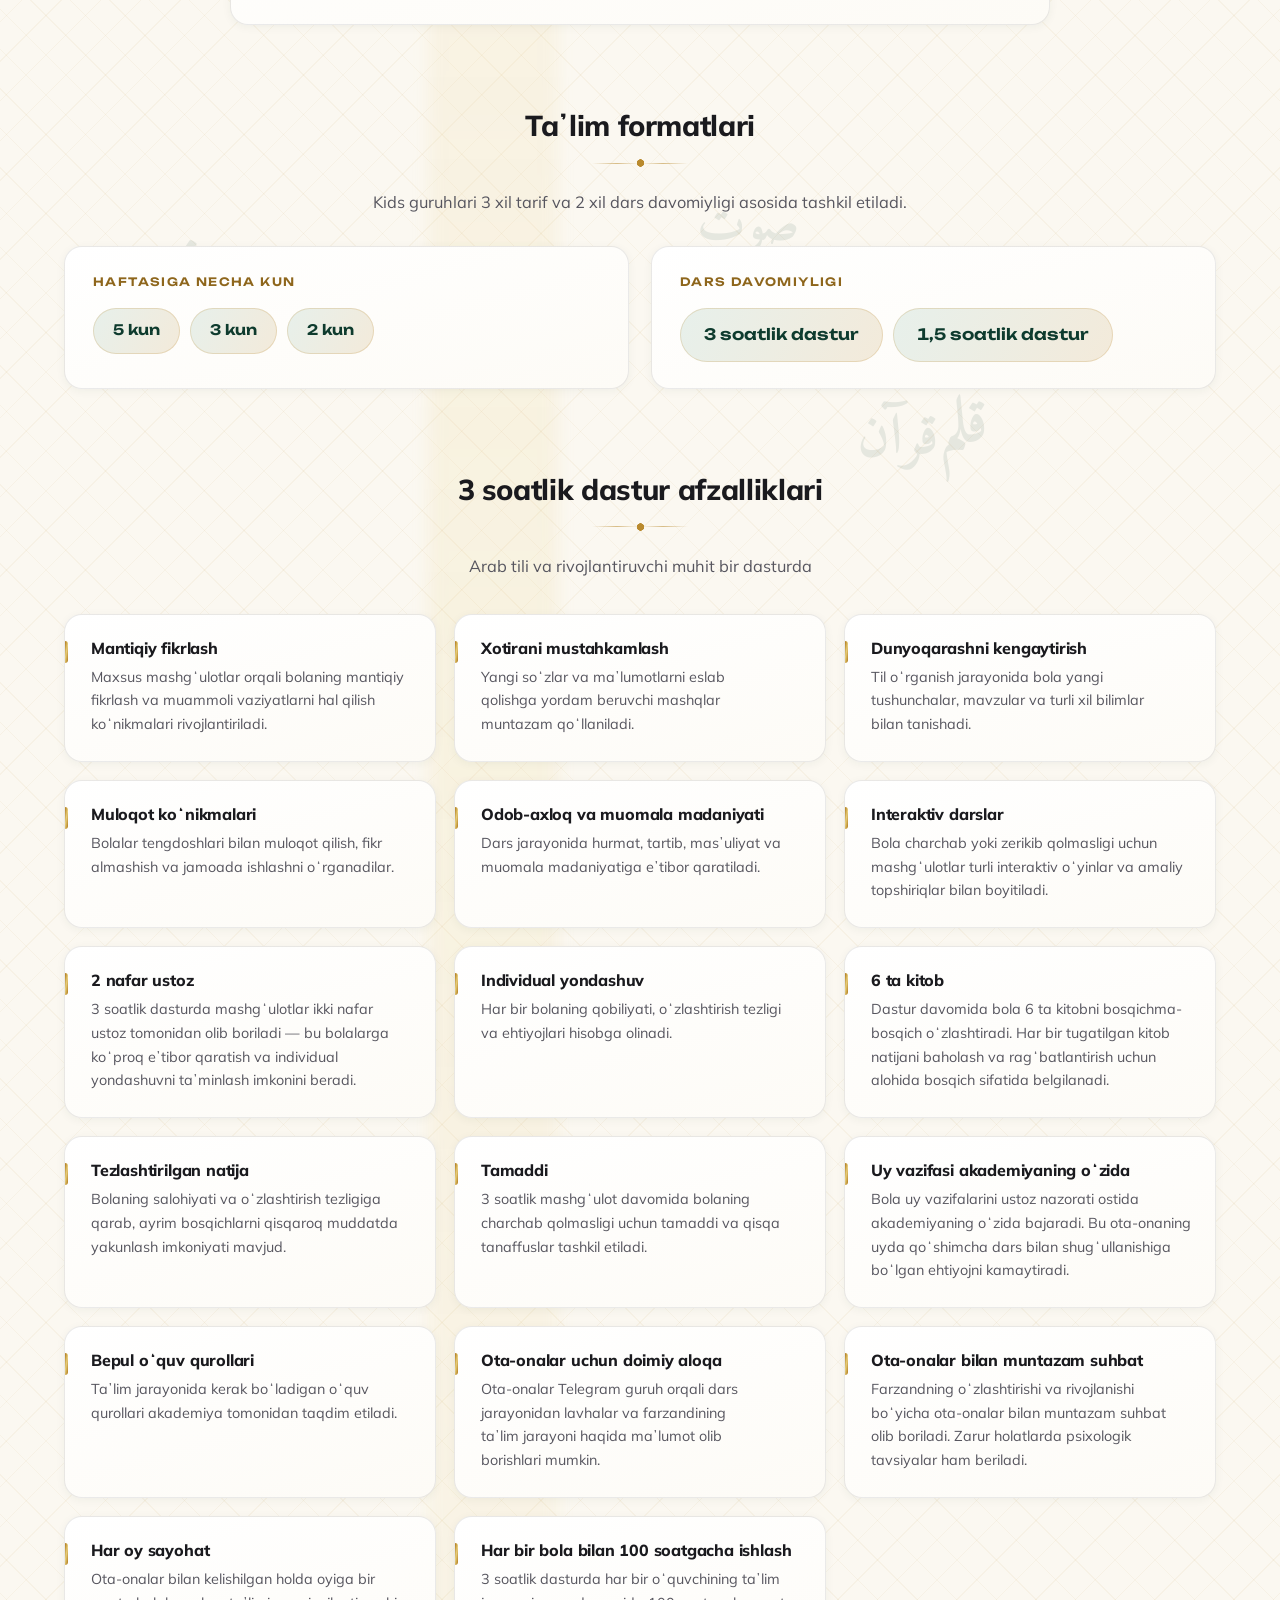
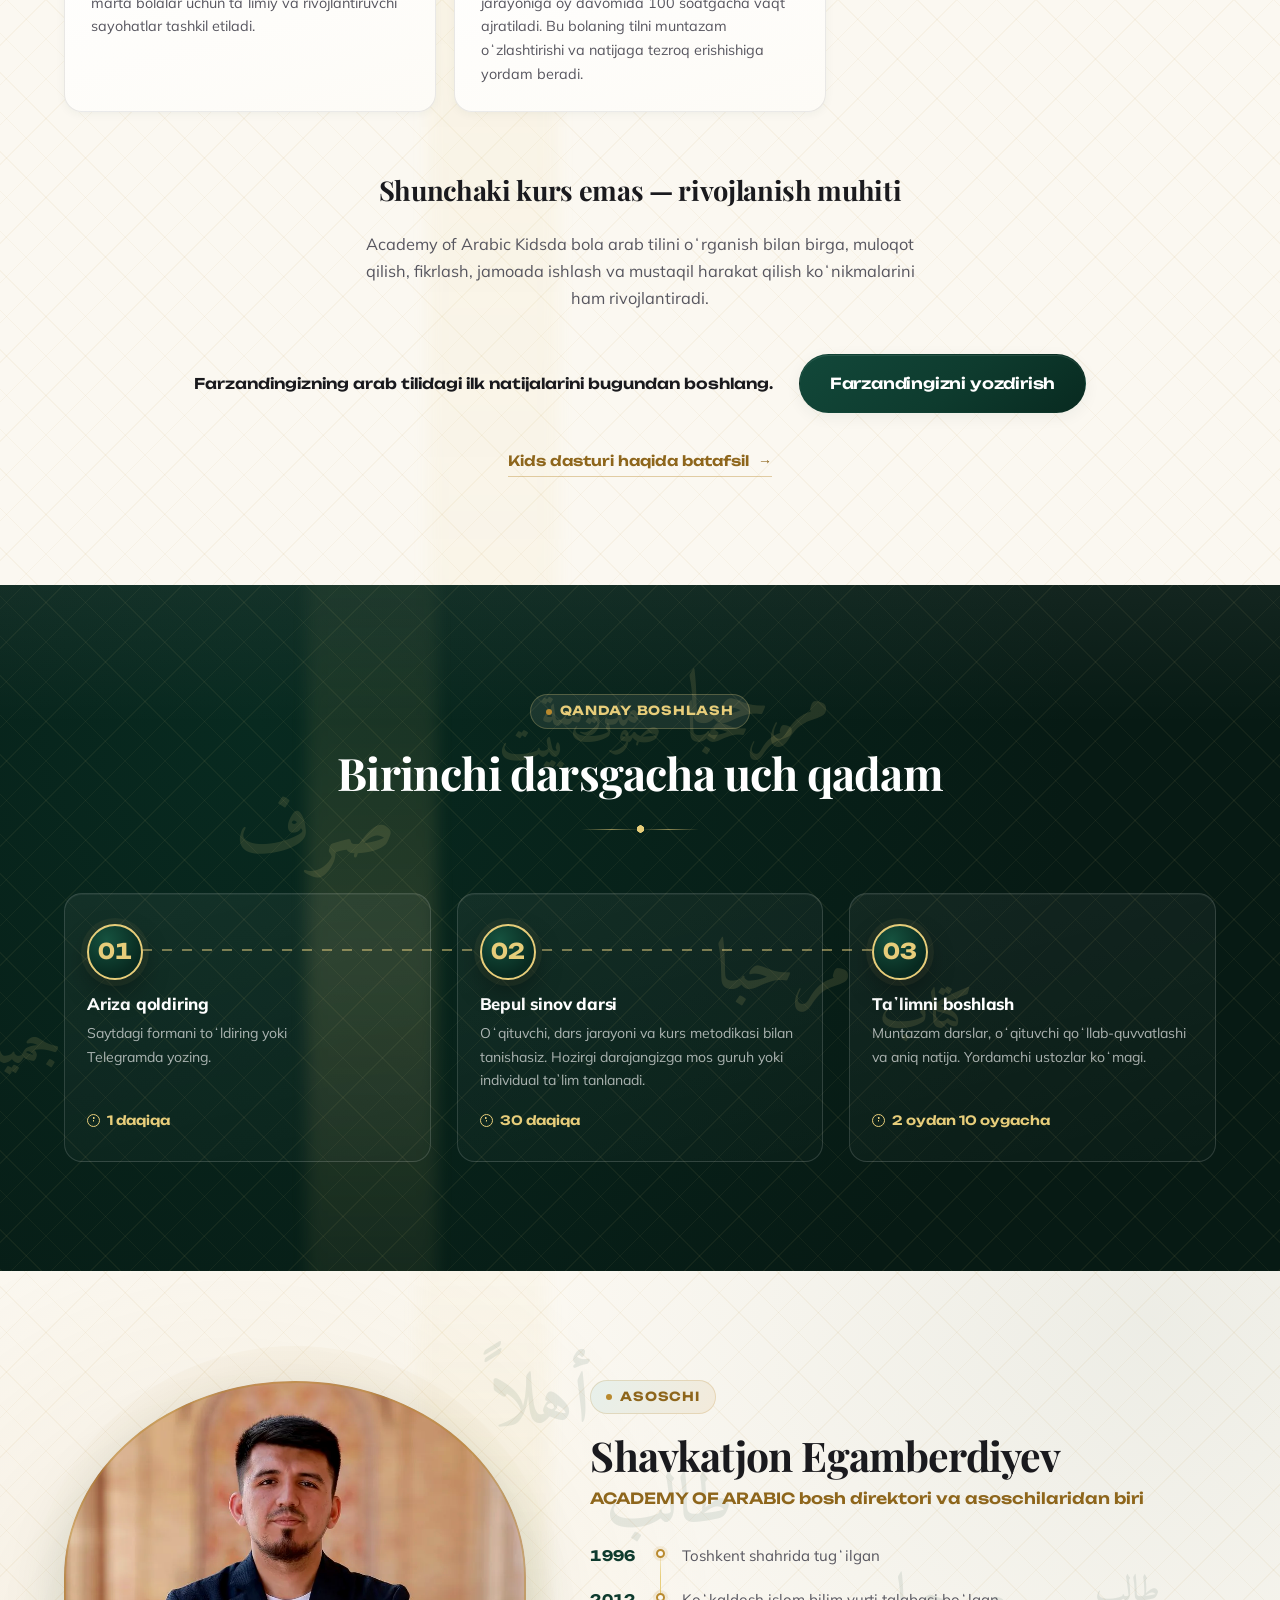
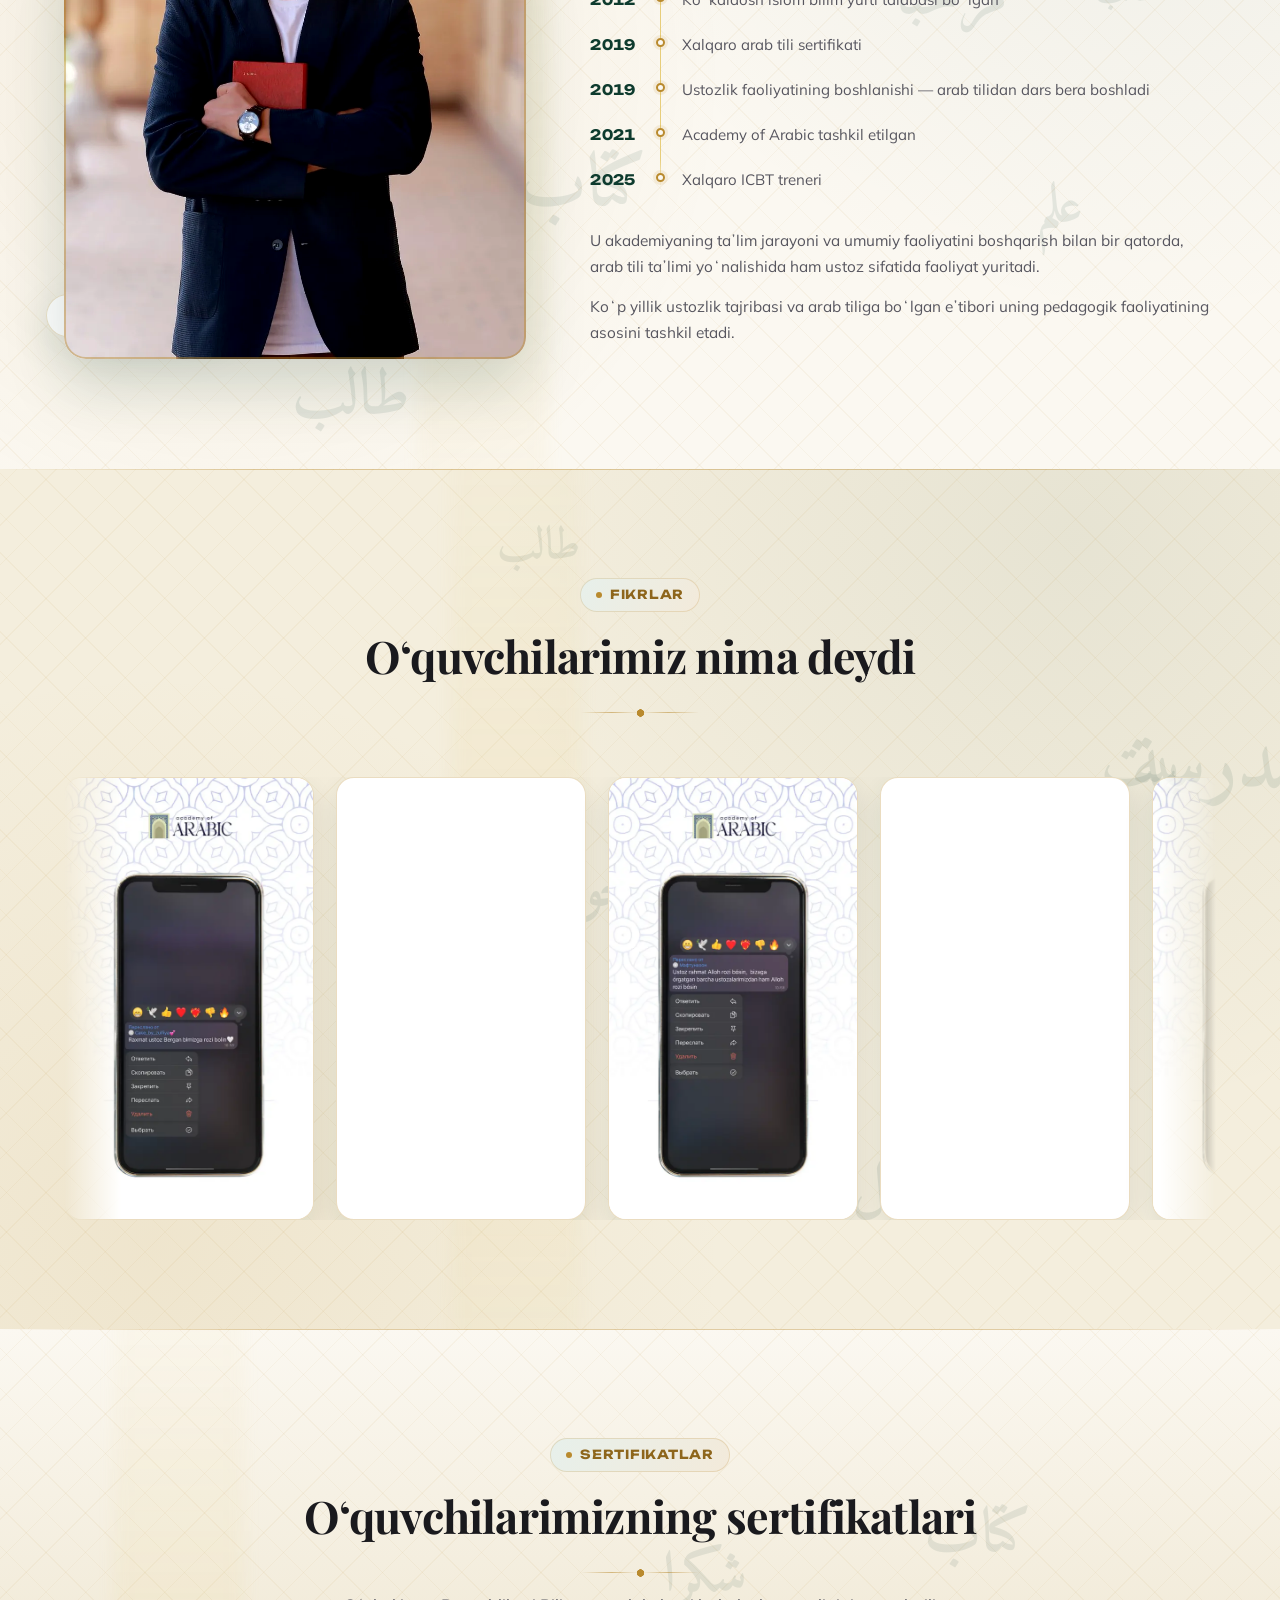
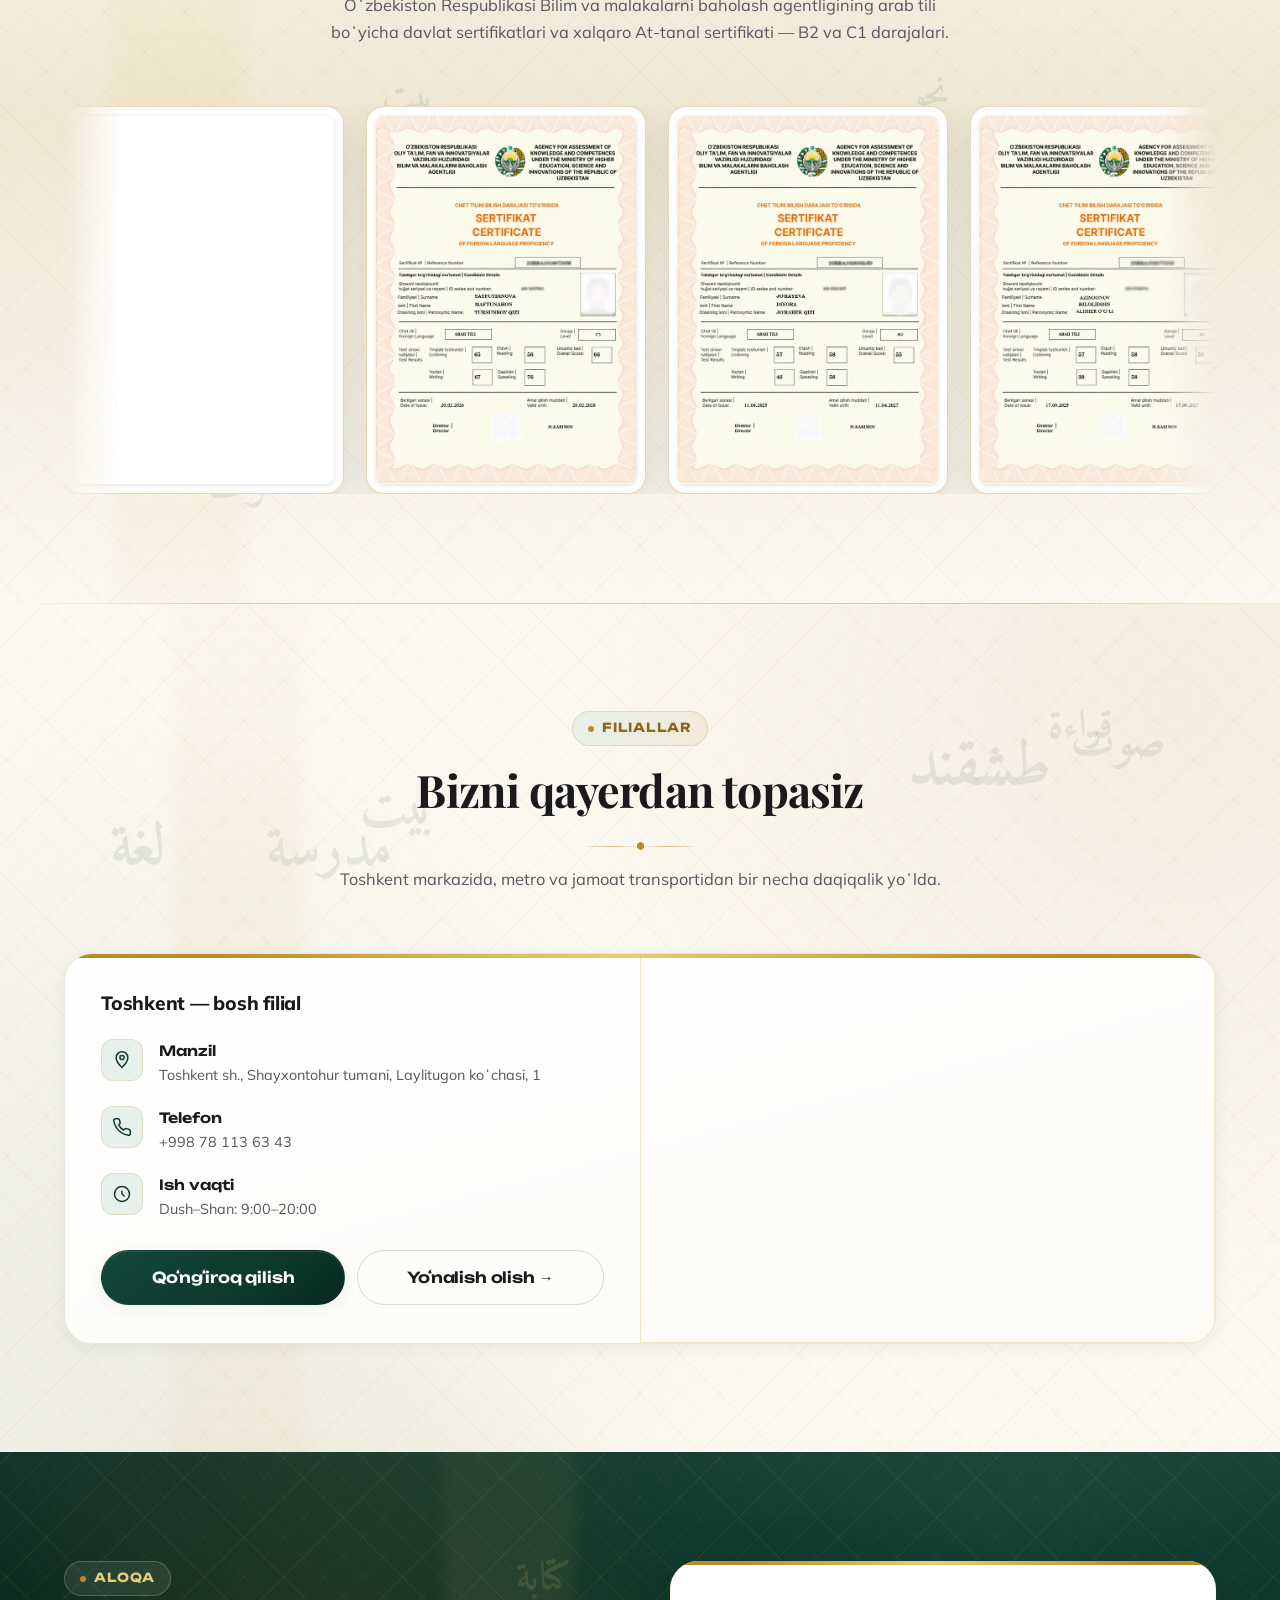
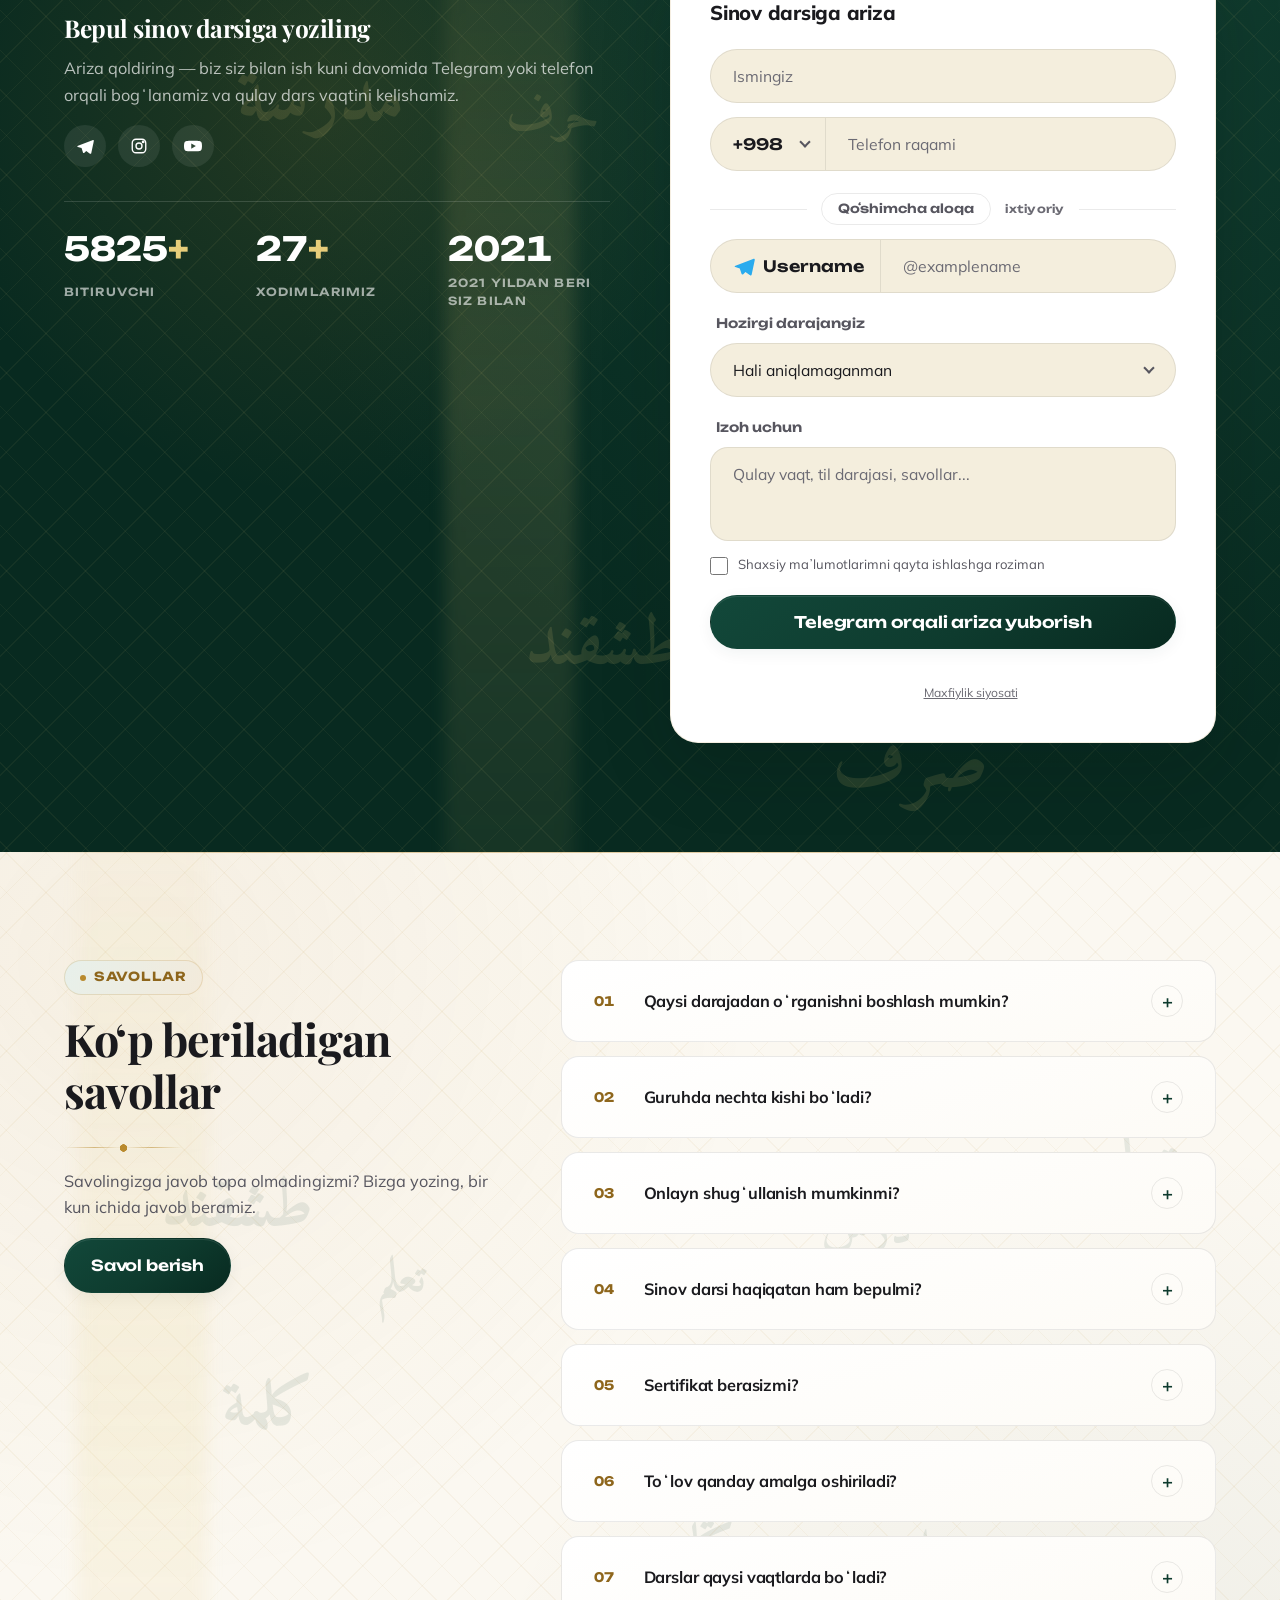
==== commit 78ea56f6: "Draw the favicon for the size search actually shows it at The site's mark is a mihrab arch inside an" ====
--- a/index.html
+++ b/index.html
@@ -27,10 +27,10 @@
 <meta content="41.3231156, 69.2299471" name="ICBM"/>
 <!-- Google reads the sizes it is given and prefers a square multiple of
      48; /favicon.ico is its documented fallback and lives at the root. -->
-<link href="/favicon.ico?v=b4f56022de" rel="icon" sizes="16x16 32x32 48x48"/>
-<link href="/assets/favicon-96.png?v=634ba7b935" rel="icon" sizes="96x96" type="image/png"/>
-<link href="/assets/favicon-192.png?v=8e1a1da3ba" rel="icon" sizes="192x192" type="image/png"/>
-<link href="/assets/apple-touch-icon.png?v=5cd60ec1dc" rel="apple-touch-icon" sizes="180x180"/>
+<link href="/favicon.ico?v=786205fd4d" rel="icon" sizes="16x16 32x32 48x48"/>
+<link href="/assets/favicon-96.png?v=2f4cff0e99" rel="icon" sizes="96x96" type="image/png"/>
+<link href="/assets/favicon-192.png?v=08be17cc28" rel="icon" sizes="192x192" type="image/png"/>
+<link href="/assets/apple-touch-icon.png?v=bcd27d1ff9" rel="apple-touch-icon" sizes="180x180"/>
 <link href="/site.webmanifest" rel="manifest"/>
 <meta content="#0E3B2E" name="theme-color"/>
 <script type="application/ld+json">{
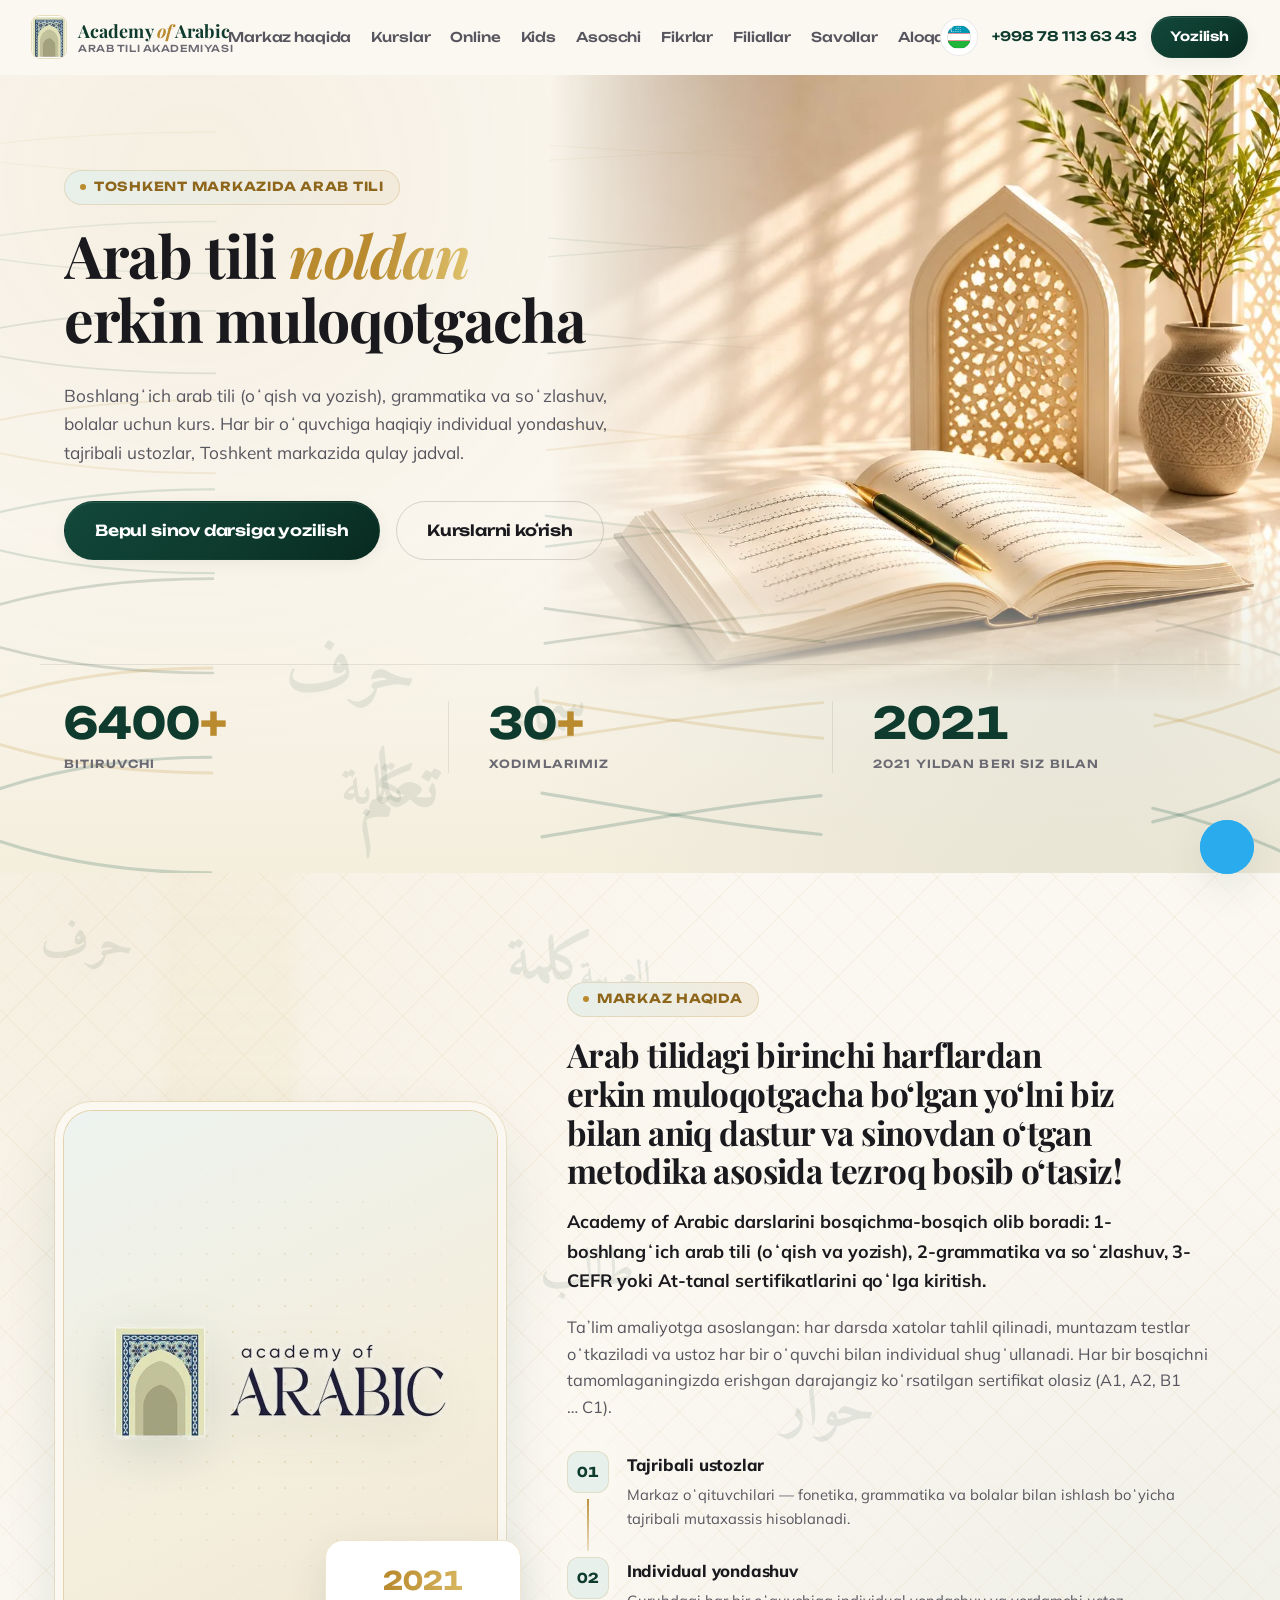
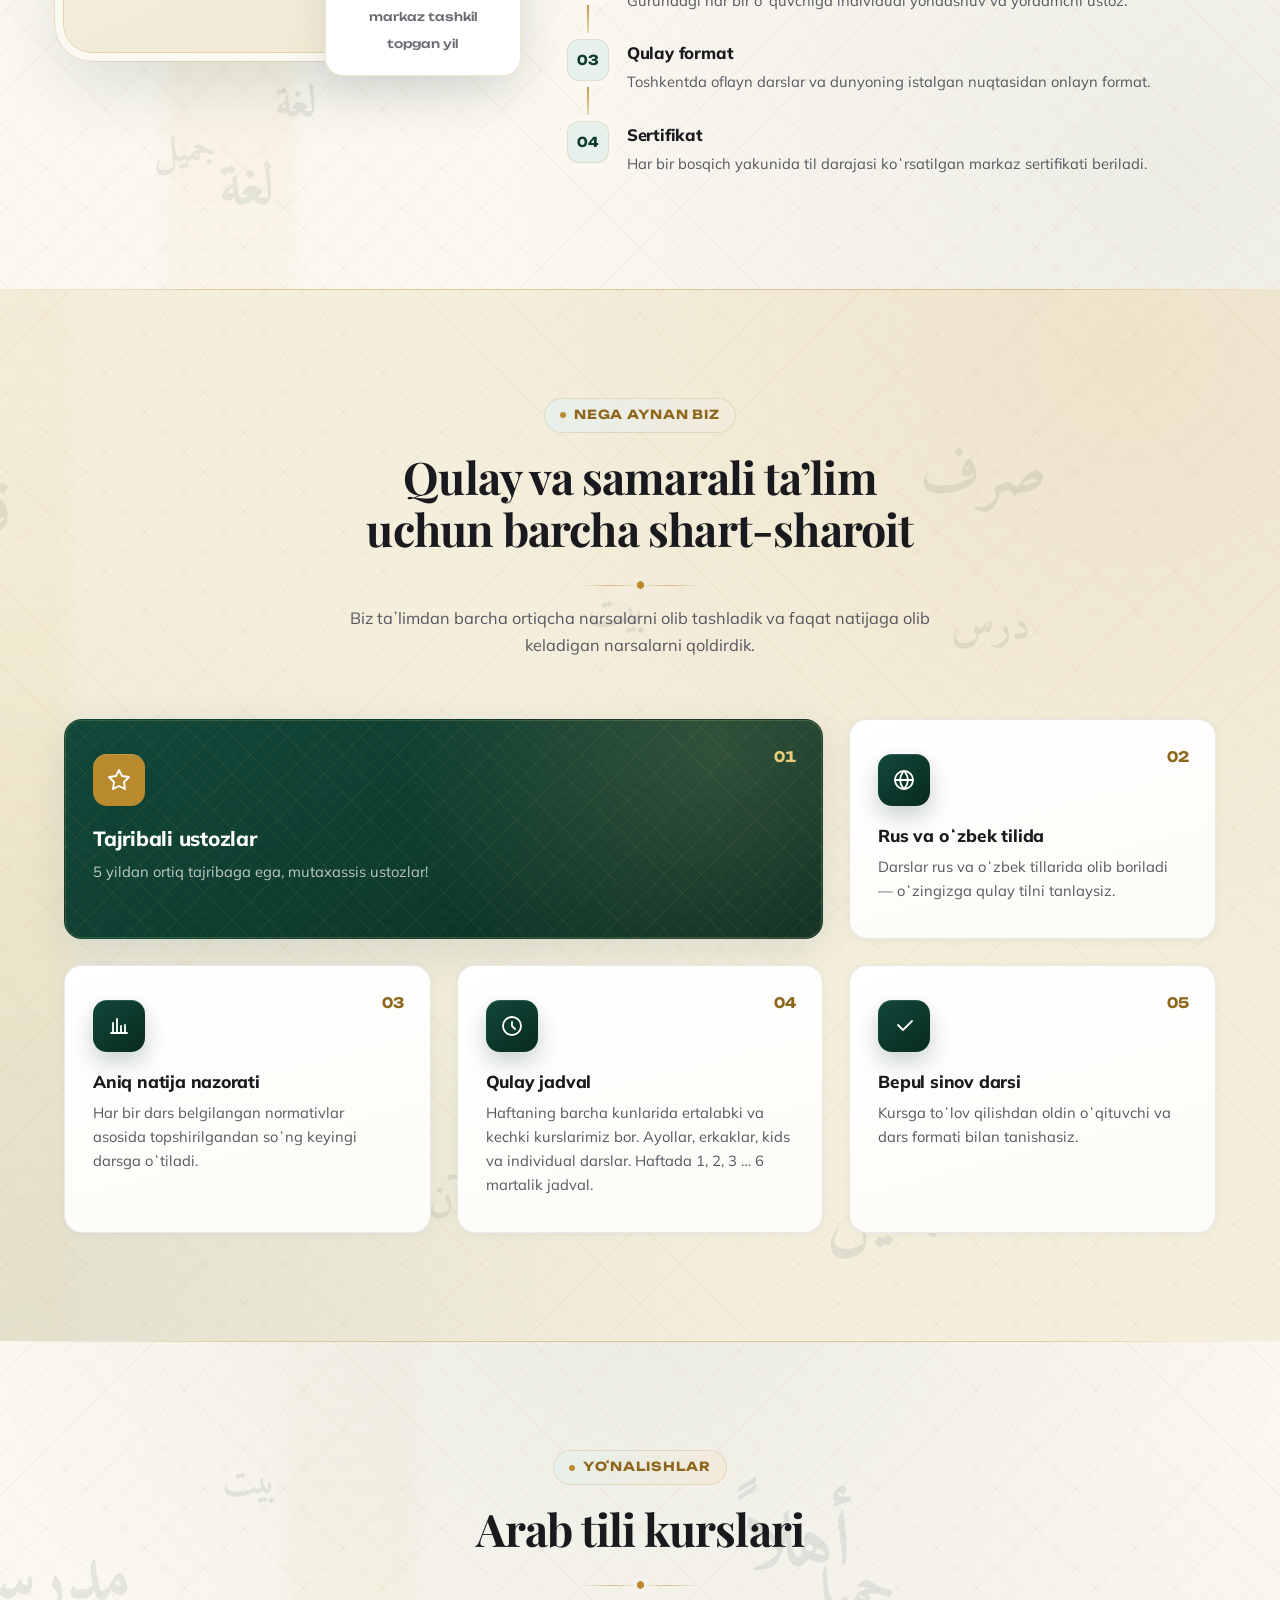
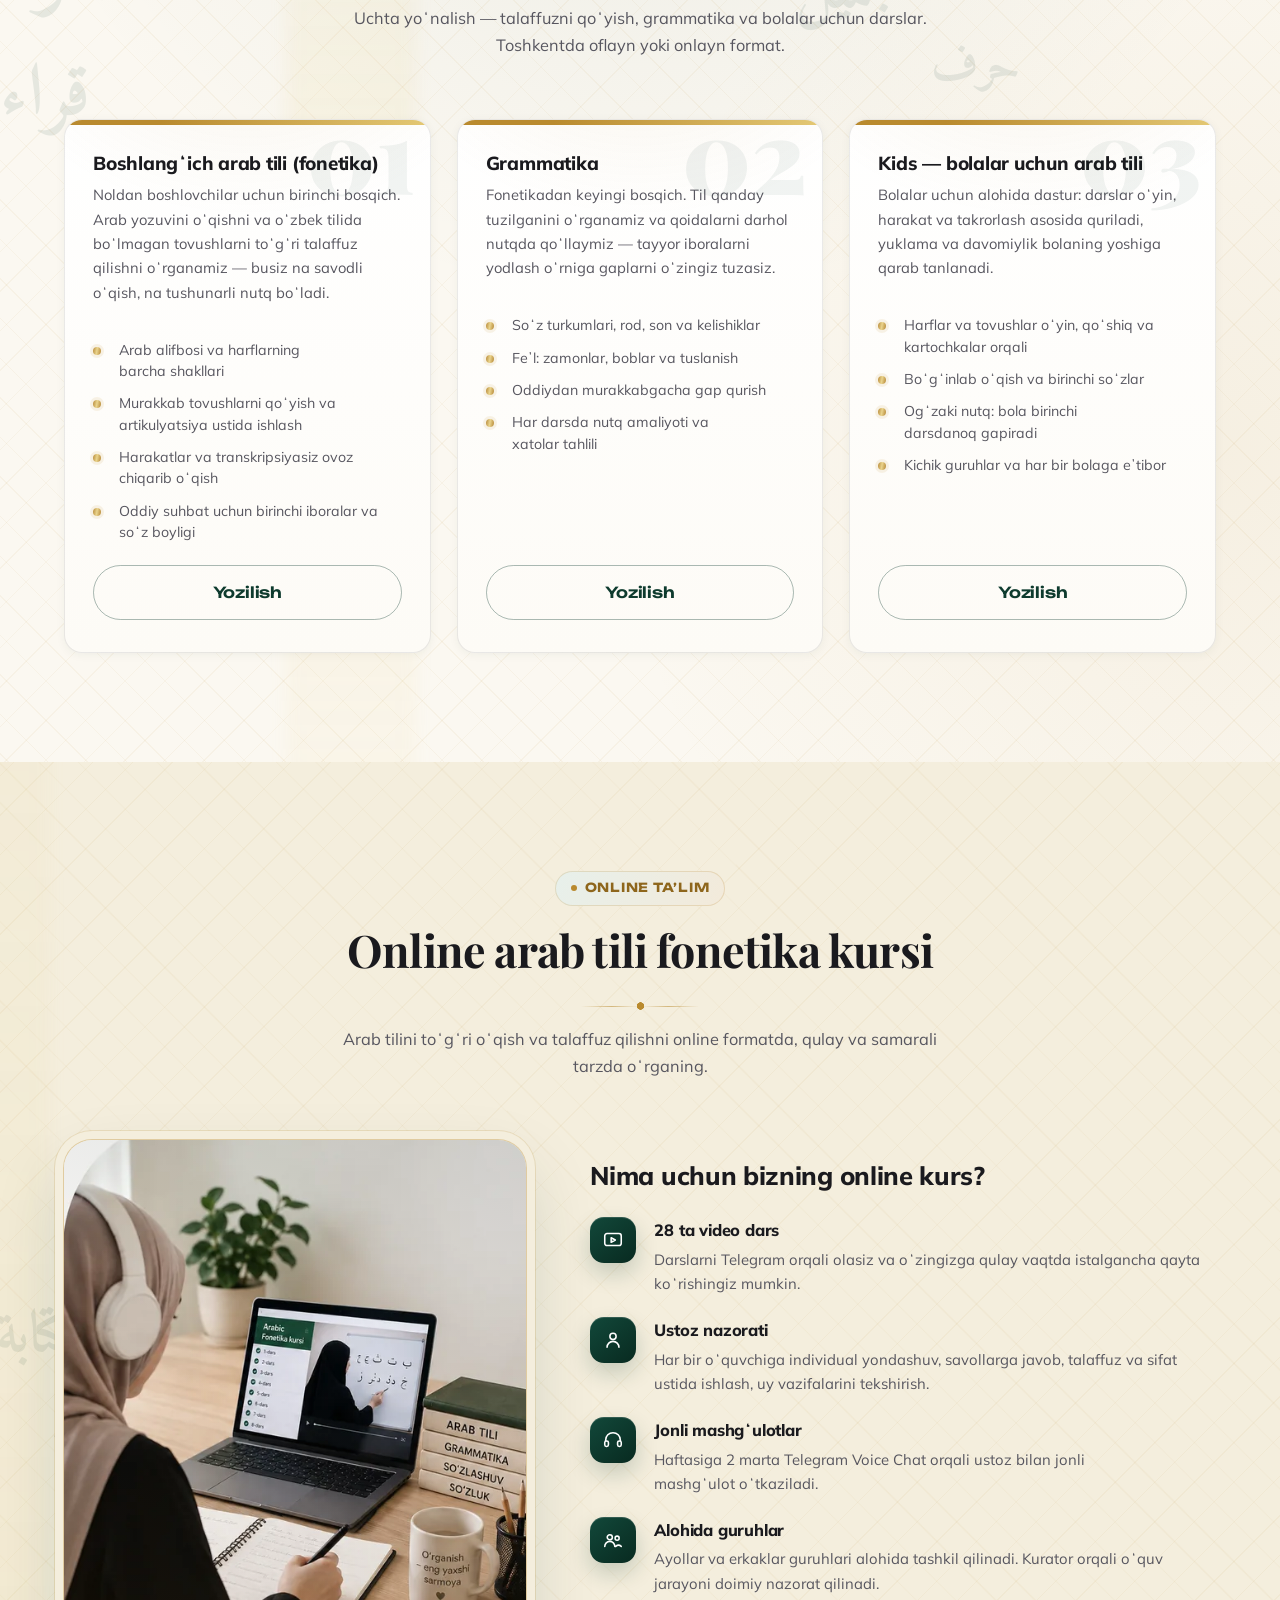
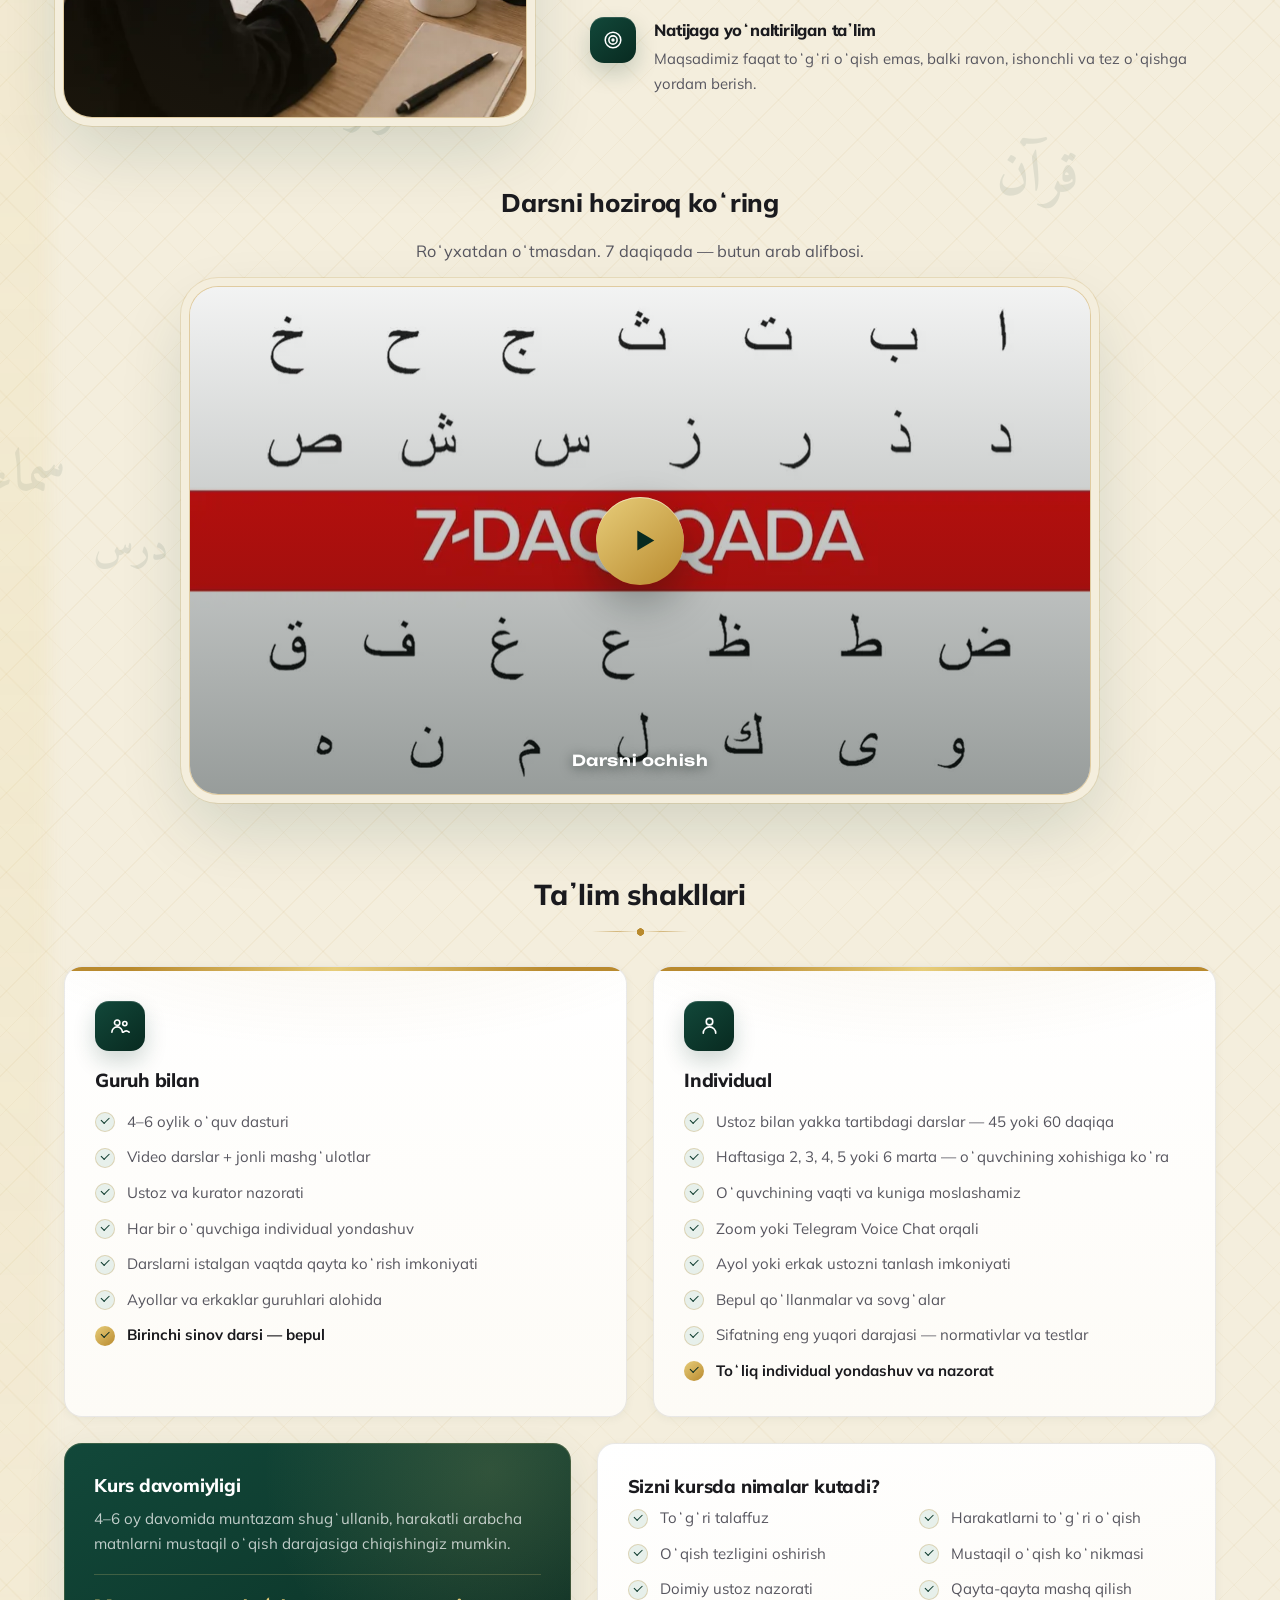
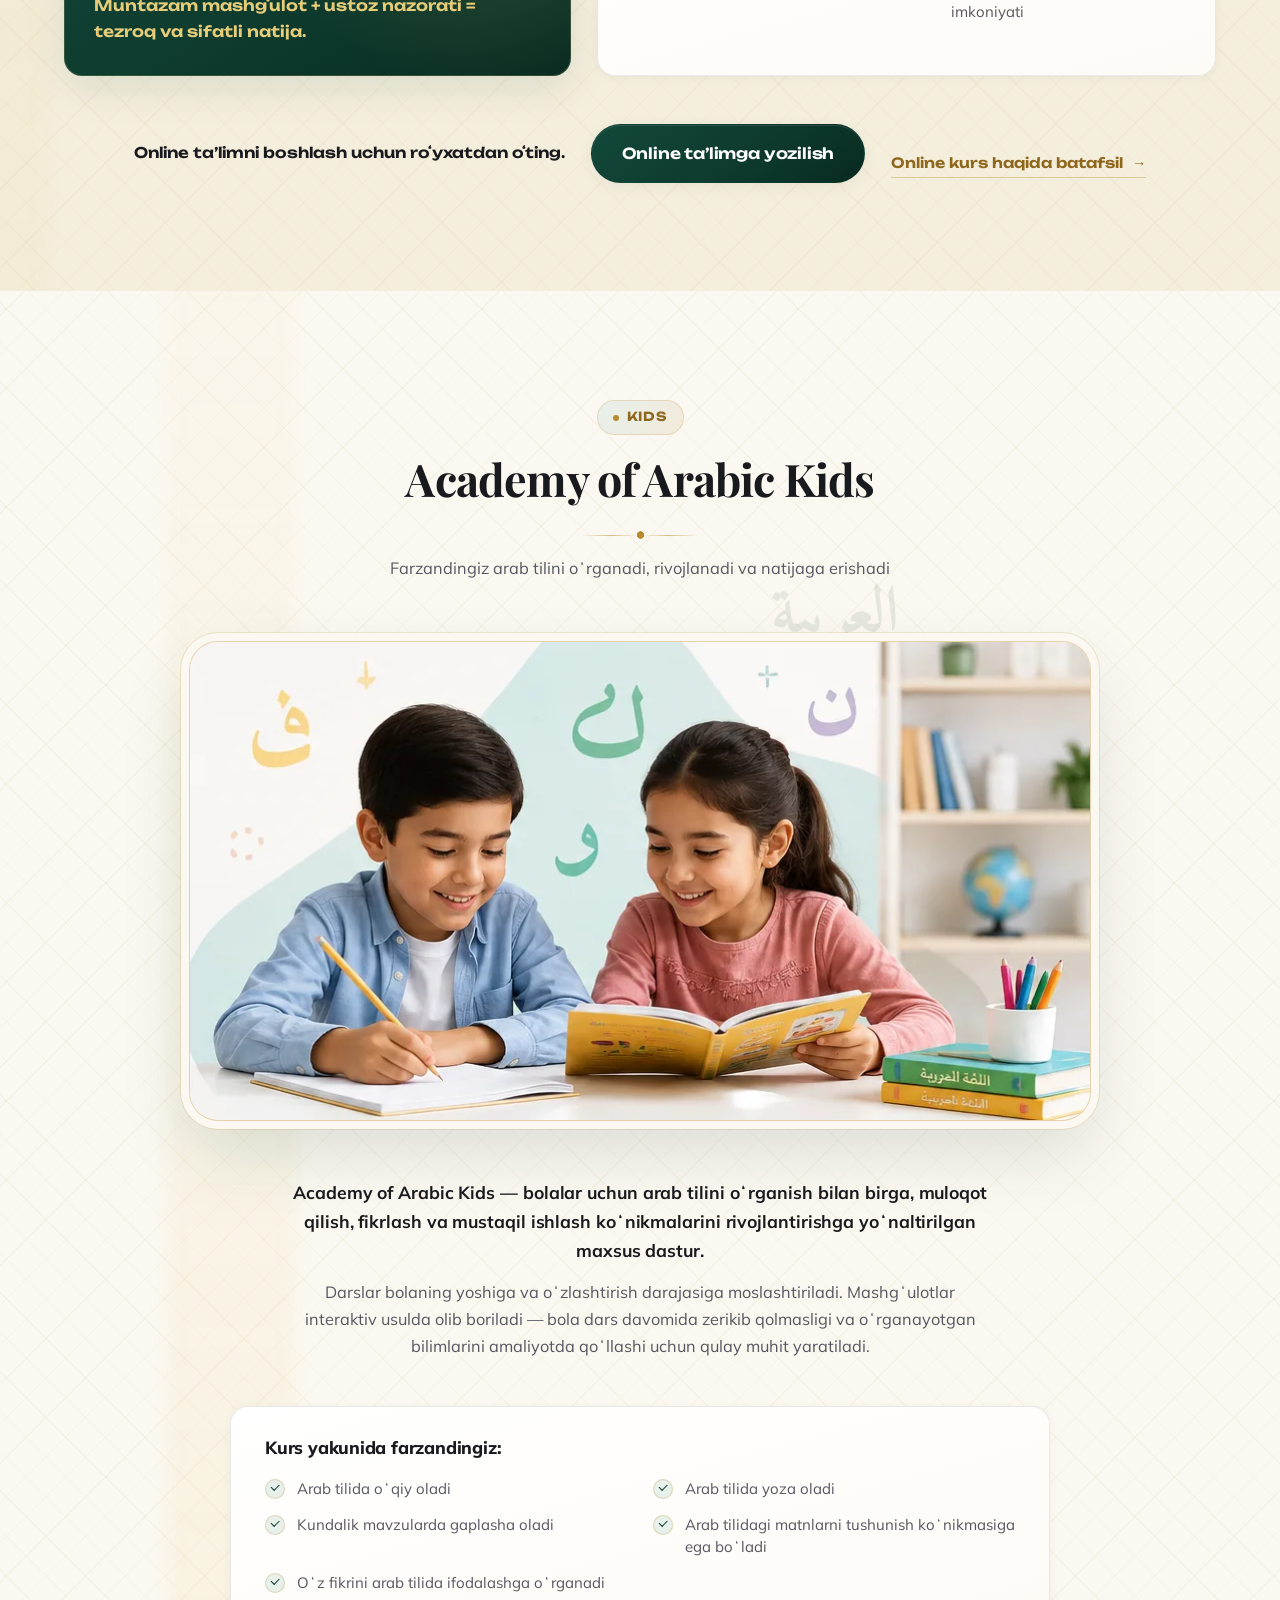
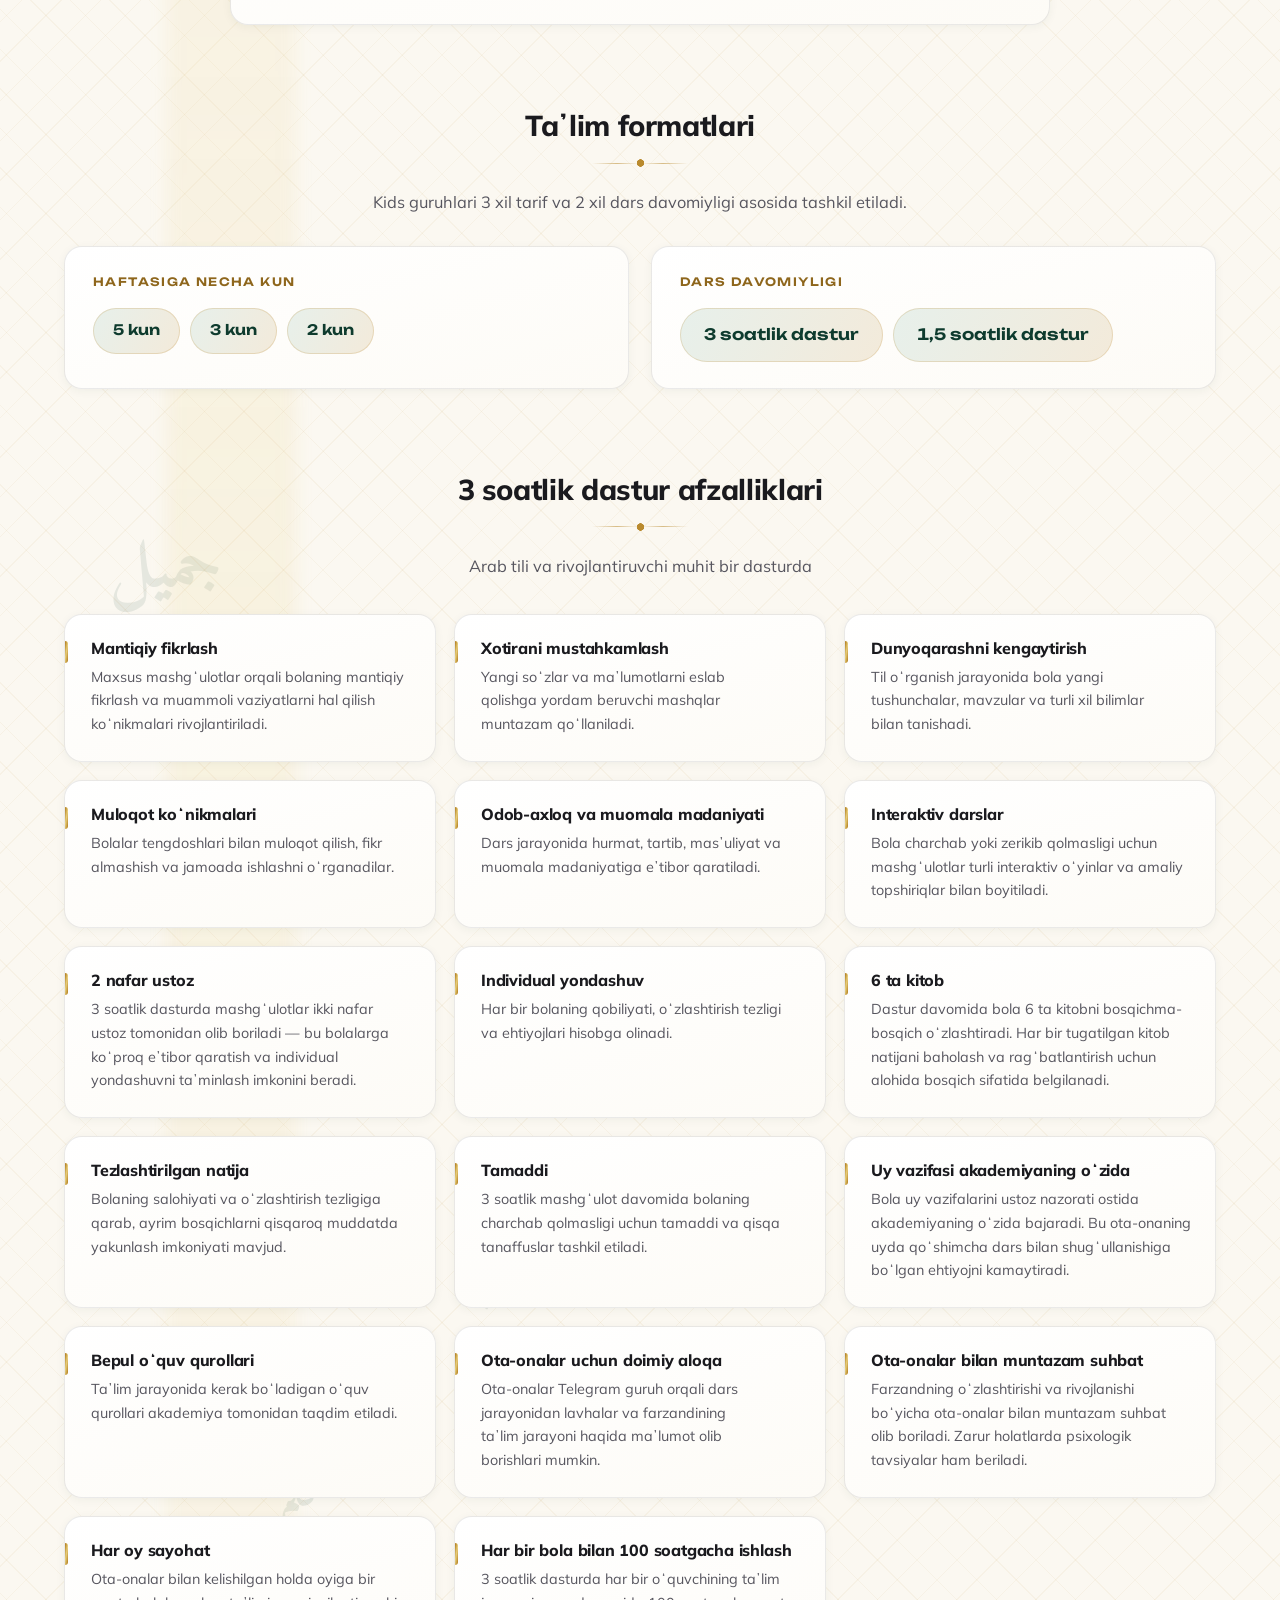
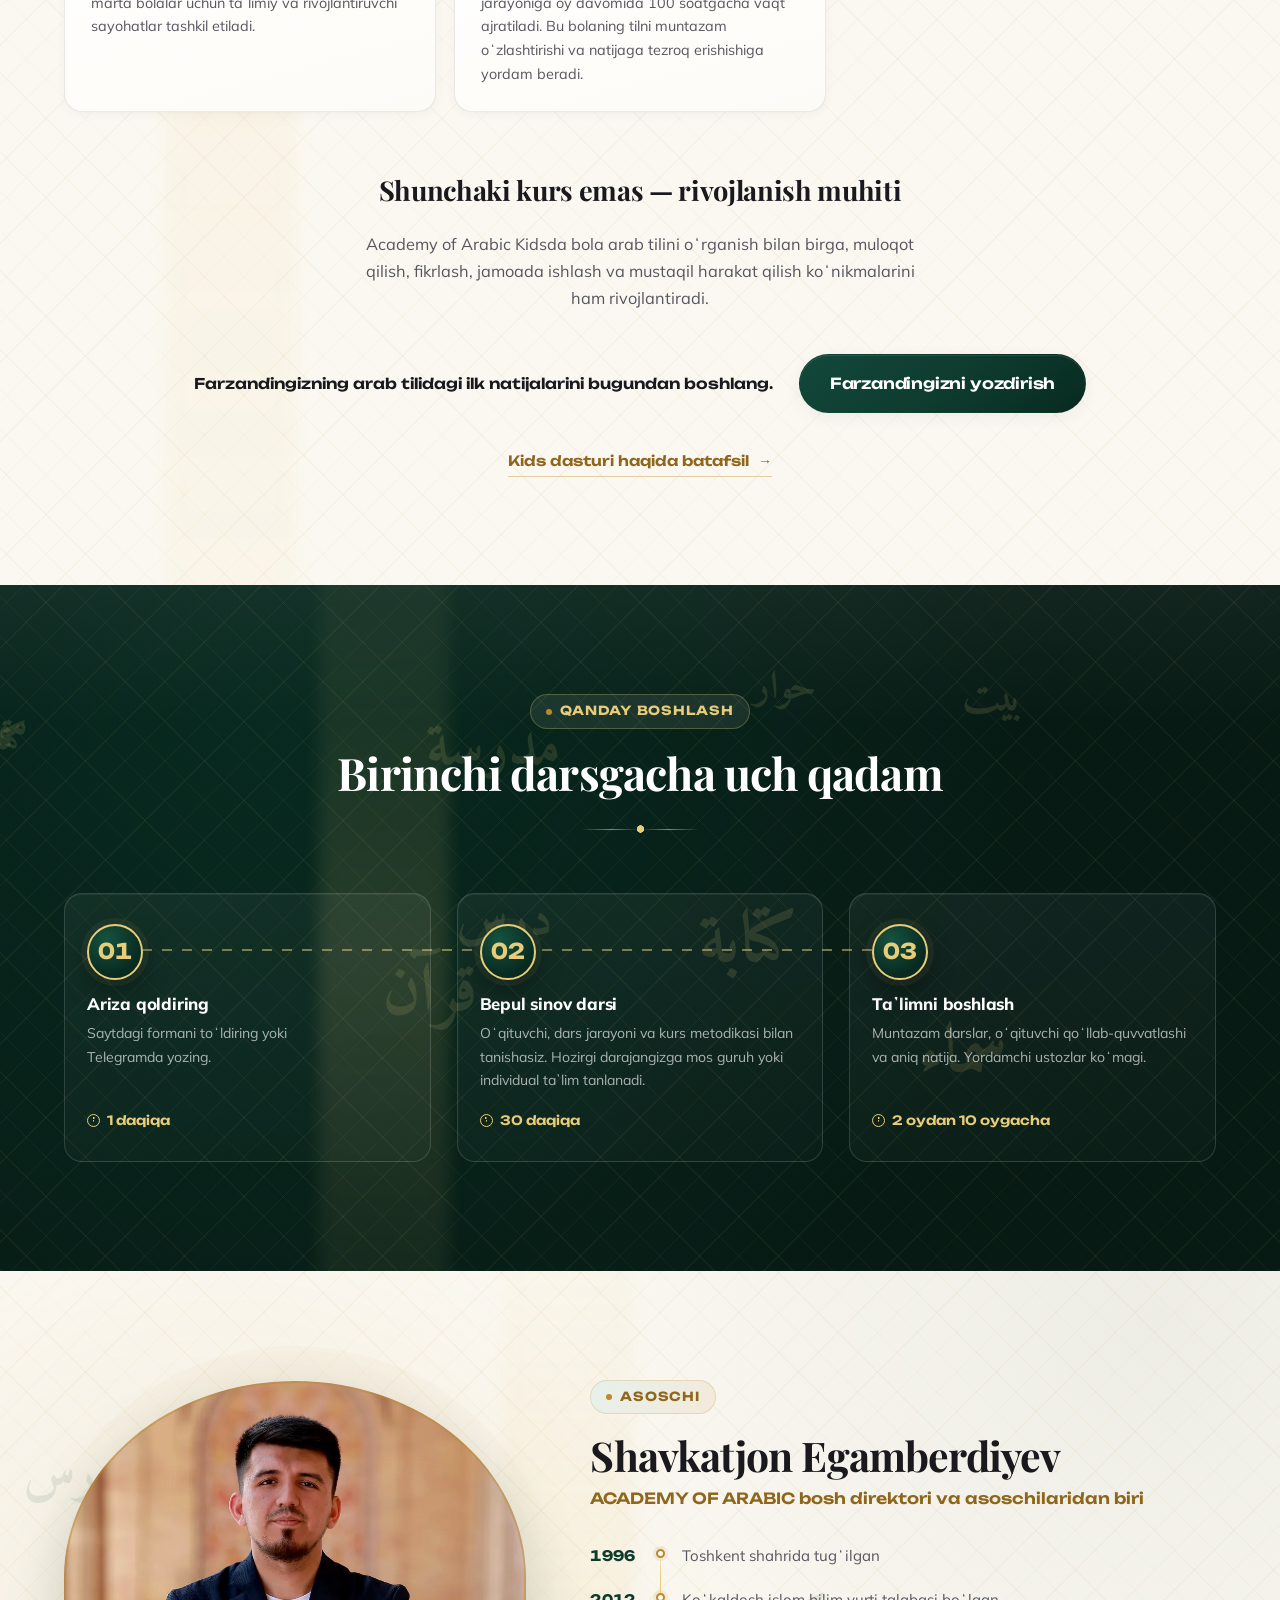
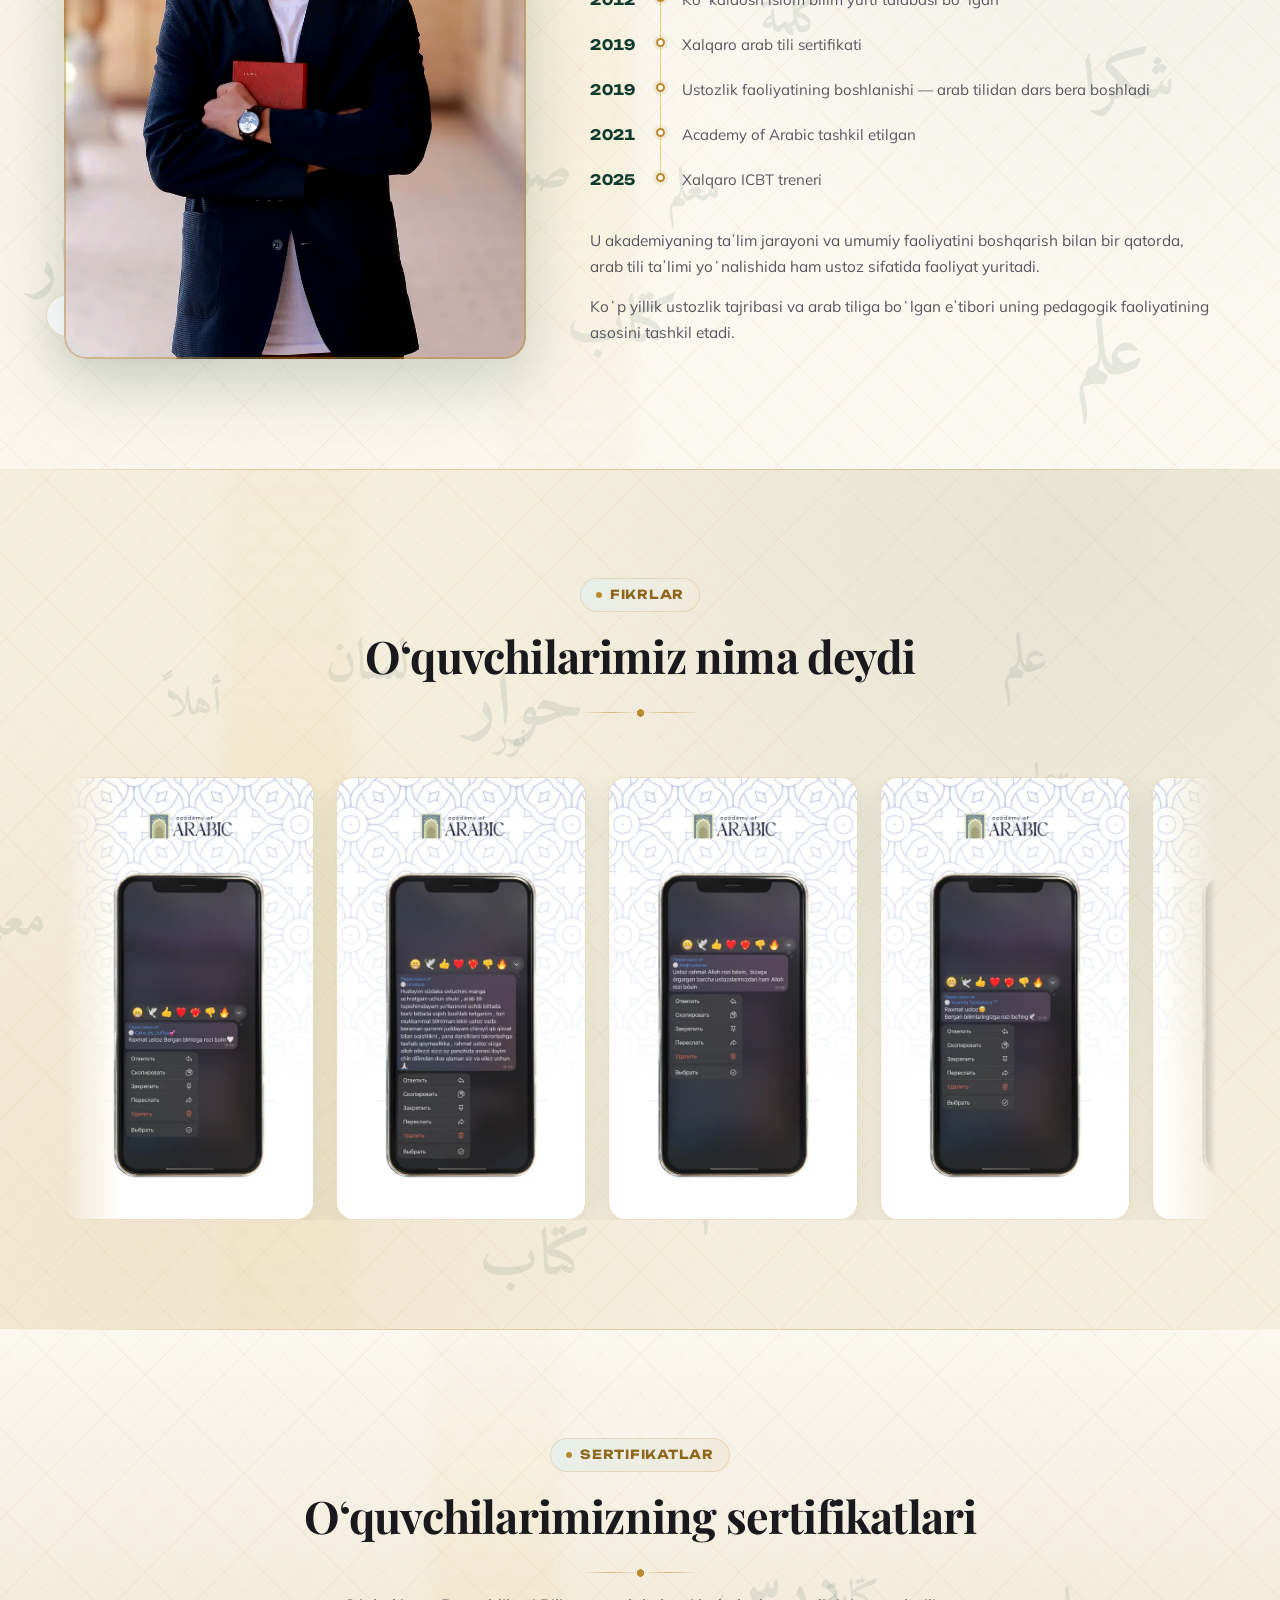
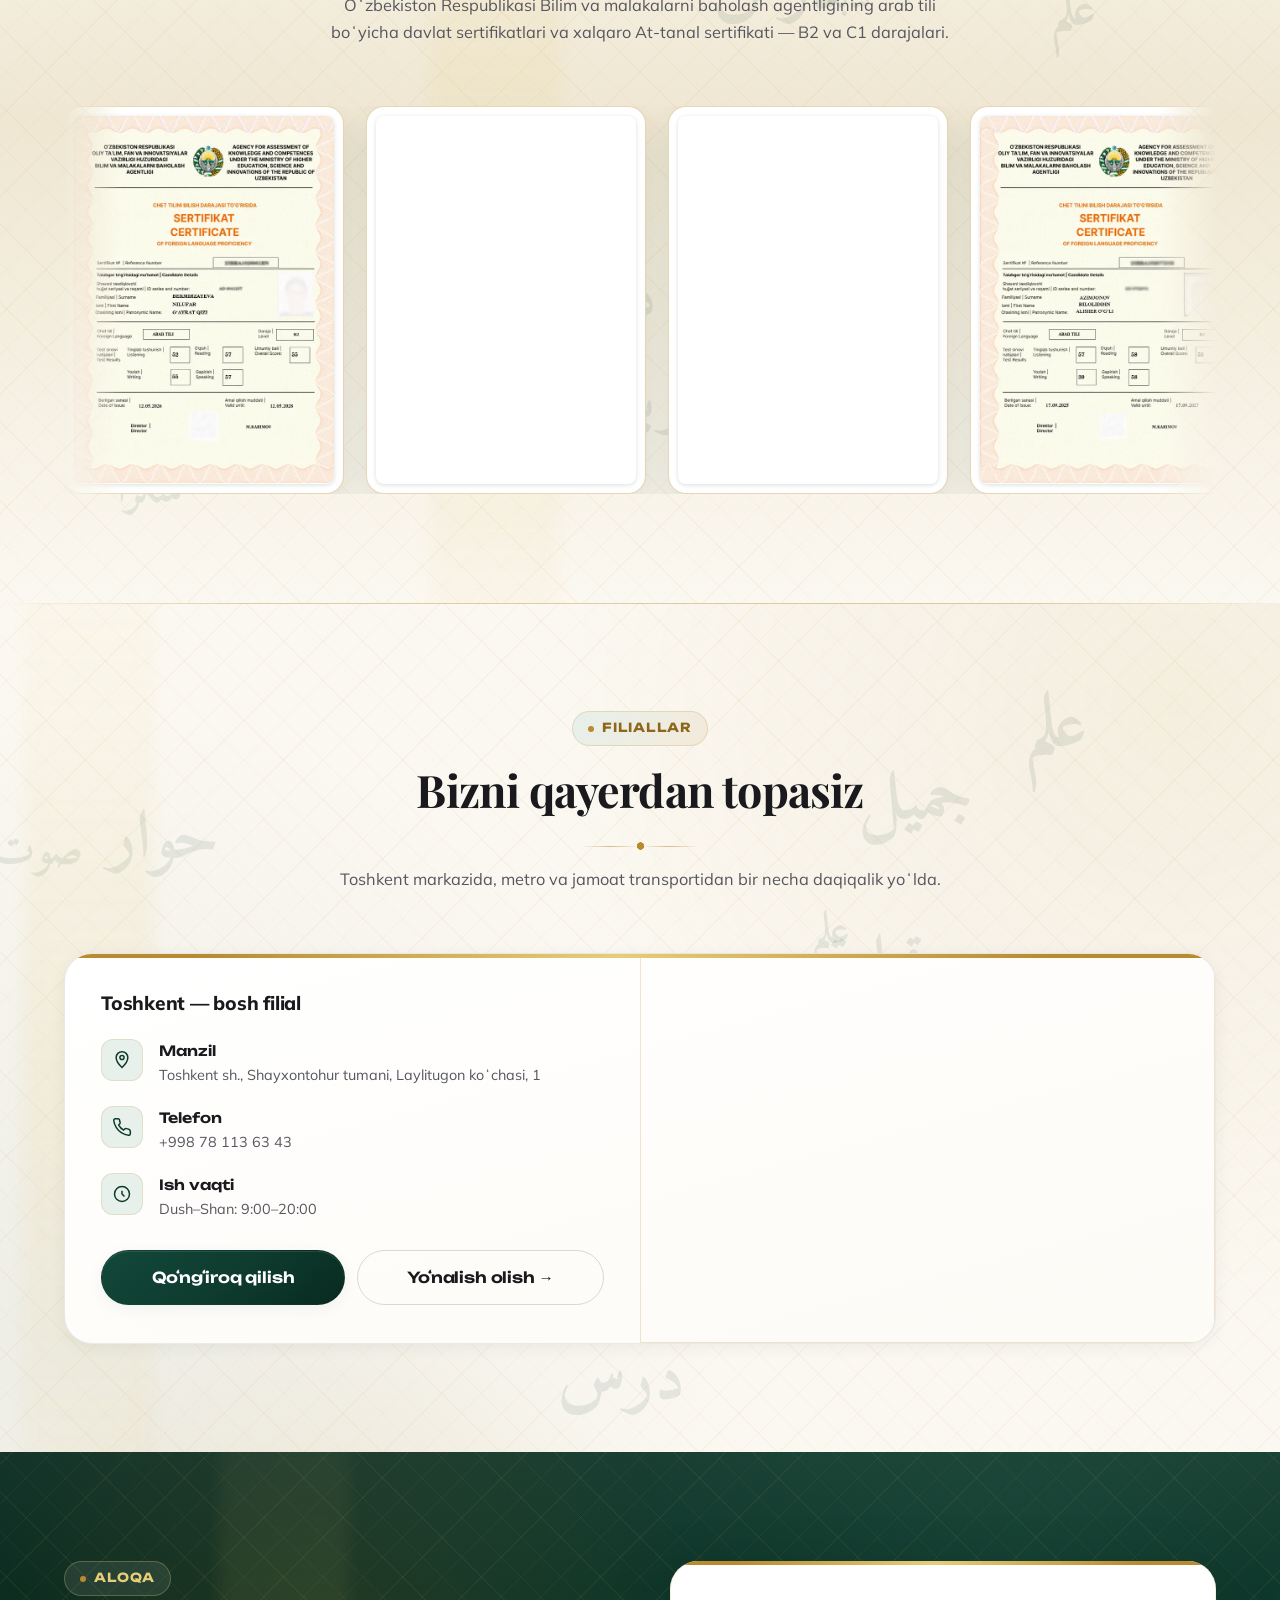
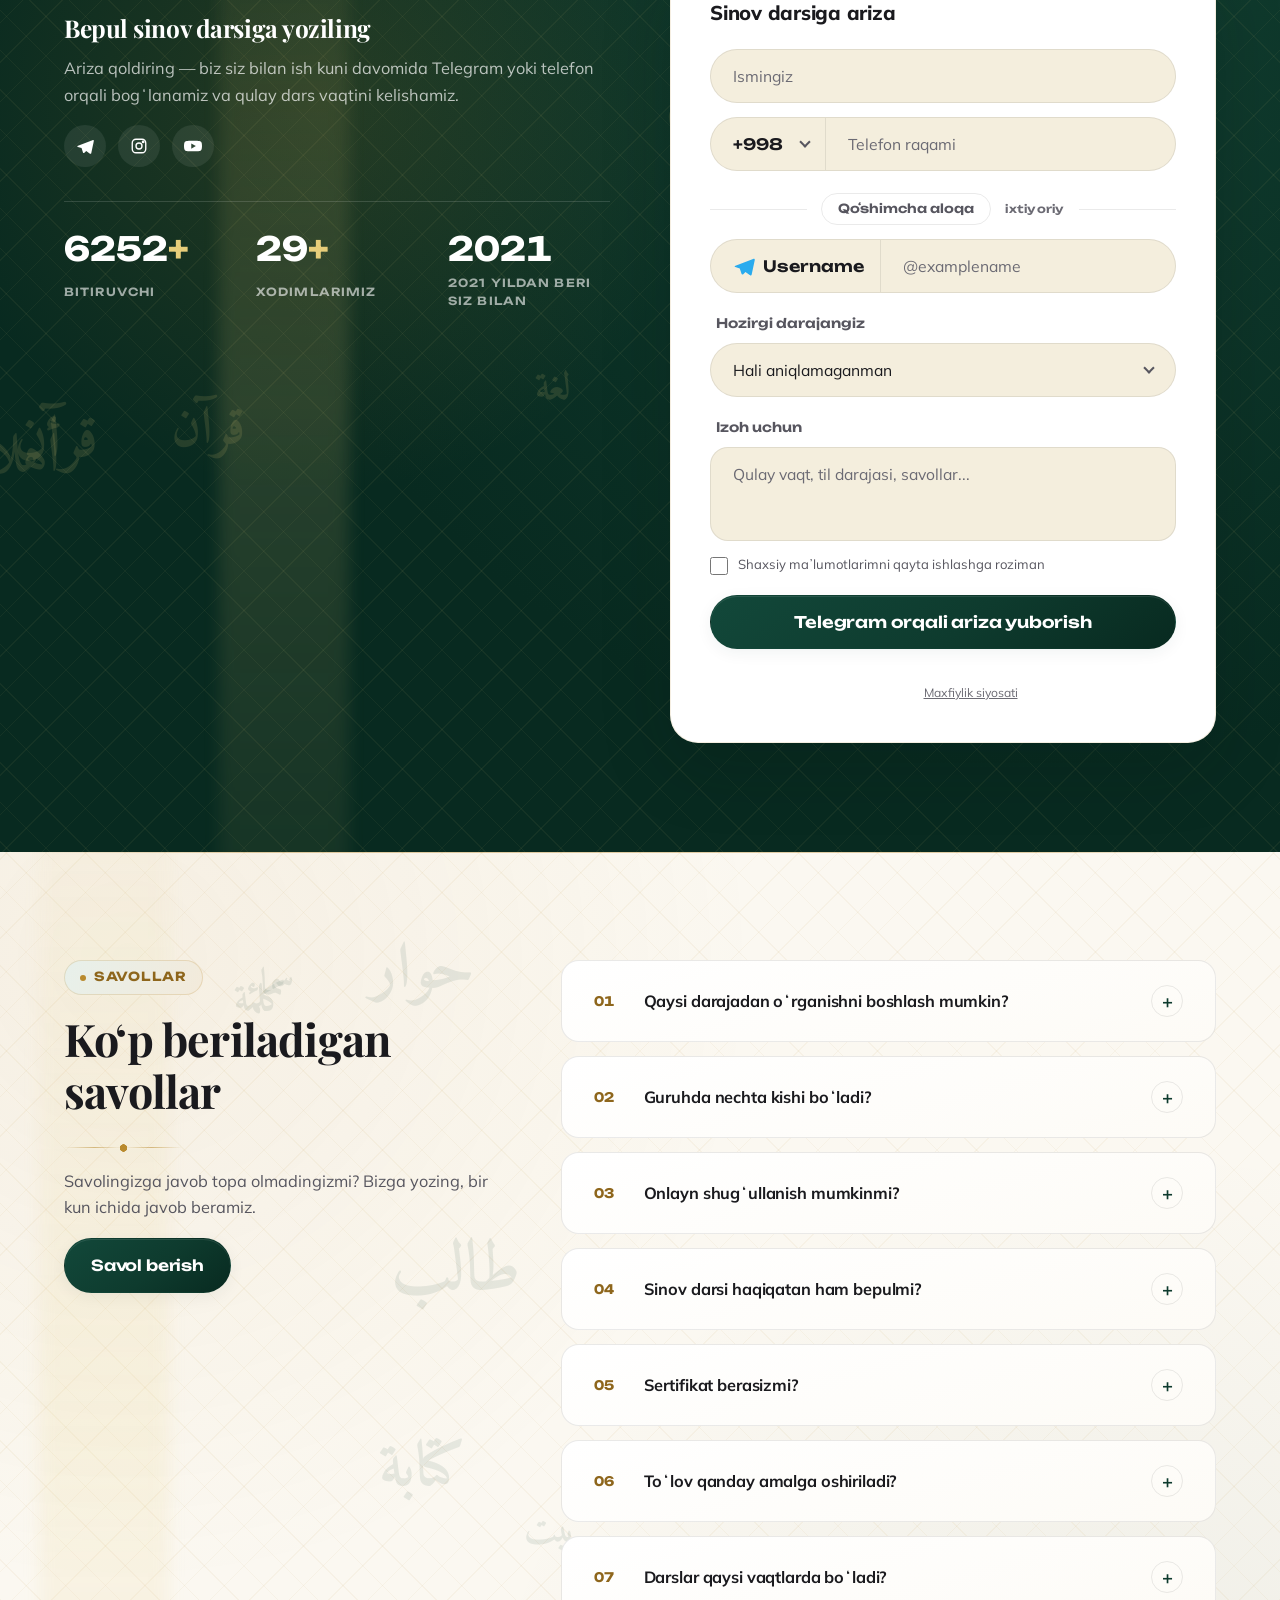
==== commit 7412c50b: "Put the original mihrab favicon back The previous commit replaced it with a redrawn, simplified arch" ====
--- a/index.html
+++ b/index.html
@@ -27,10 +27,10 @@
 <meta content="41.3231156, 69.2299471" name="ICBM"/>
 <!-- Google reads the sizes it is given and prefers a square multiple of
      48; /favicon.ico is its documented fallback and lives at the root. -->
-<link href="/favicon.ico?v=786205fd4d" rel="icon" sizes="16x16 32x32 48x48"/>
-<link href="/assets/favicon-96.png?v=2f4cff0e99" rel="icon" sizes="96x96" type="image/png"/>
-<link href="/assets/favicon-192.png?v=08be17cc28" rel="icon" sizes="192x192" type="image/png"/>
-<link href="/assets/apple-touch-icon.png?v=bcd27d1ff9" rel="apple-touch-icon" sizes="180x180"/>
+<link href="/favicon.ico?v=b4f56022de" rel="icon" sizes="16x16 32x32 48x48"/>
+<link href="/assets/favicon-96.png?v=634ba7b935" rel="icon" sizes="96x96" type="image/png"/>
+<link href="/assets/favicon-192.png?v=8e1a1da3ba" rel="icon" sizes="192x192" type="image/png"/>
+<link href="/assets/apple-touch-icon.png?v=5cd60ec1dc" rel="apple-touch-icon" sizes="180x180"/>
 <link href="/site.webmanifest" rel="manifest"/>
 <meta content="#0E3B2E" name="theme-color"/>
 <script type="application/ld+json">{
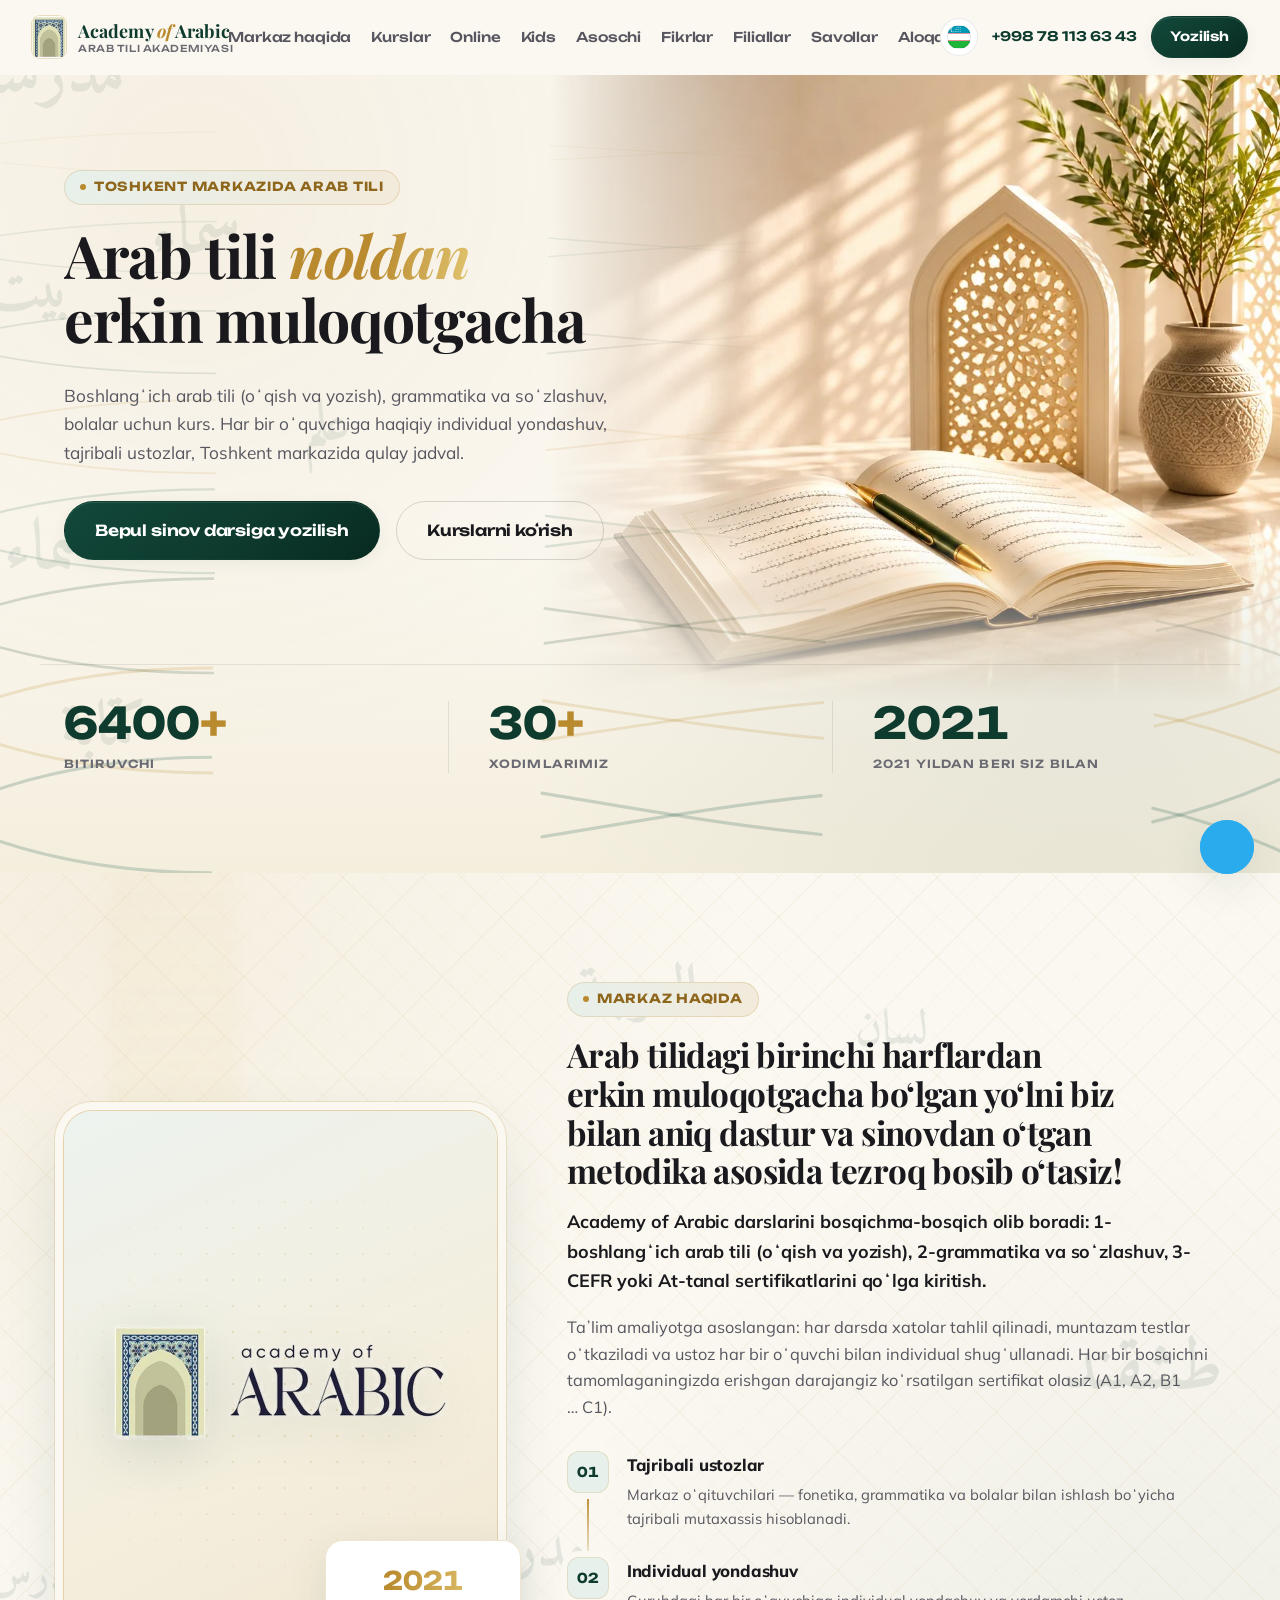
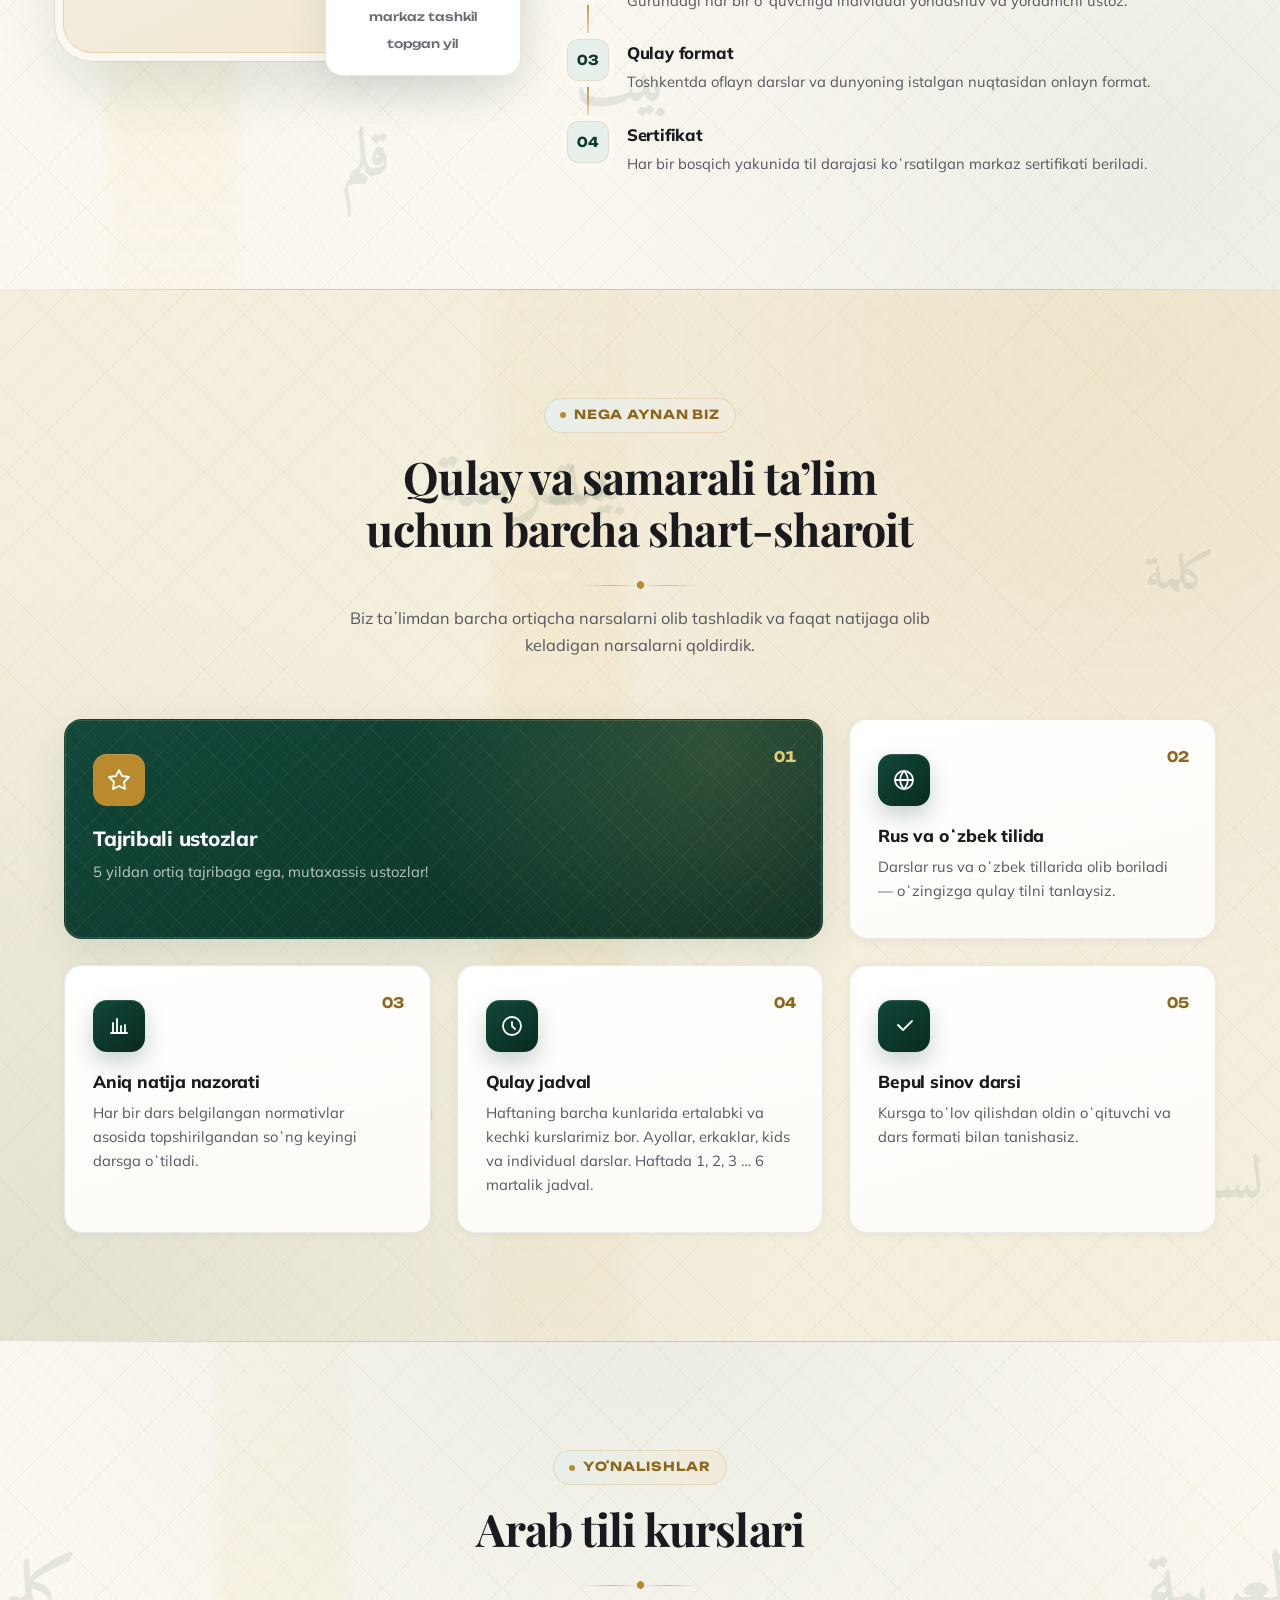
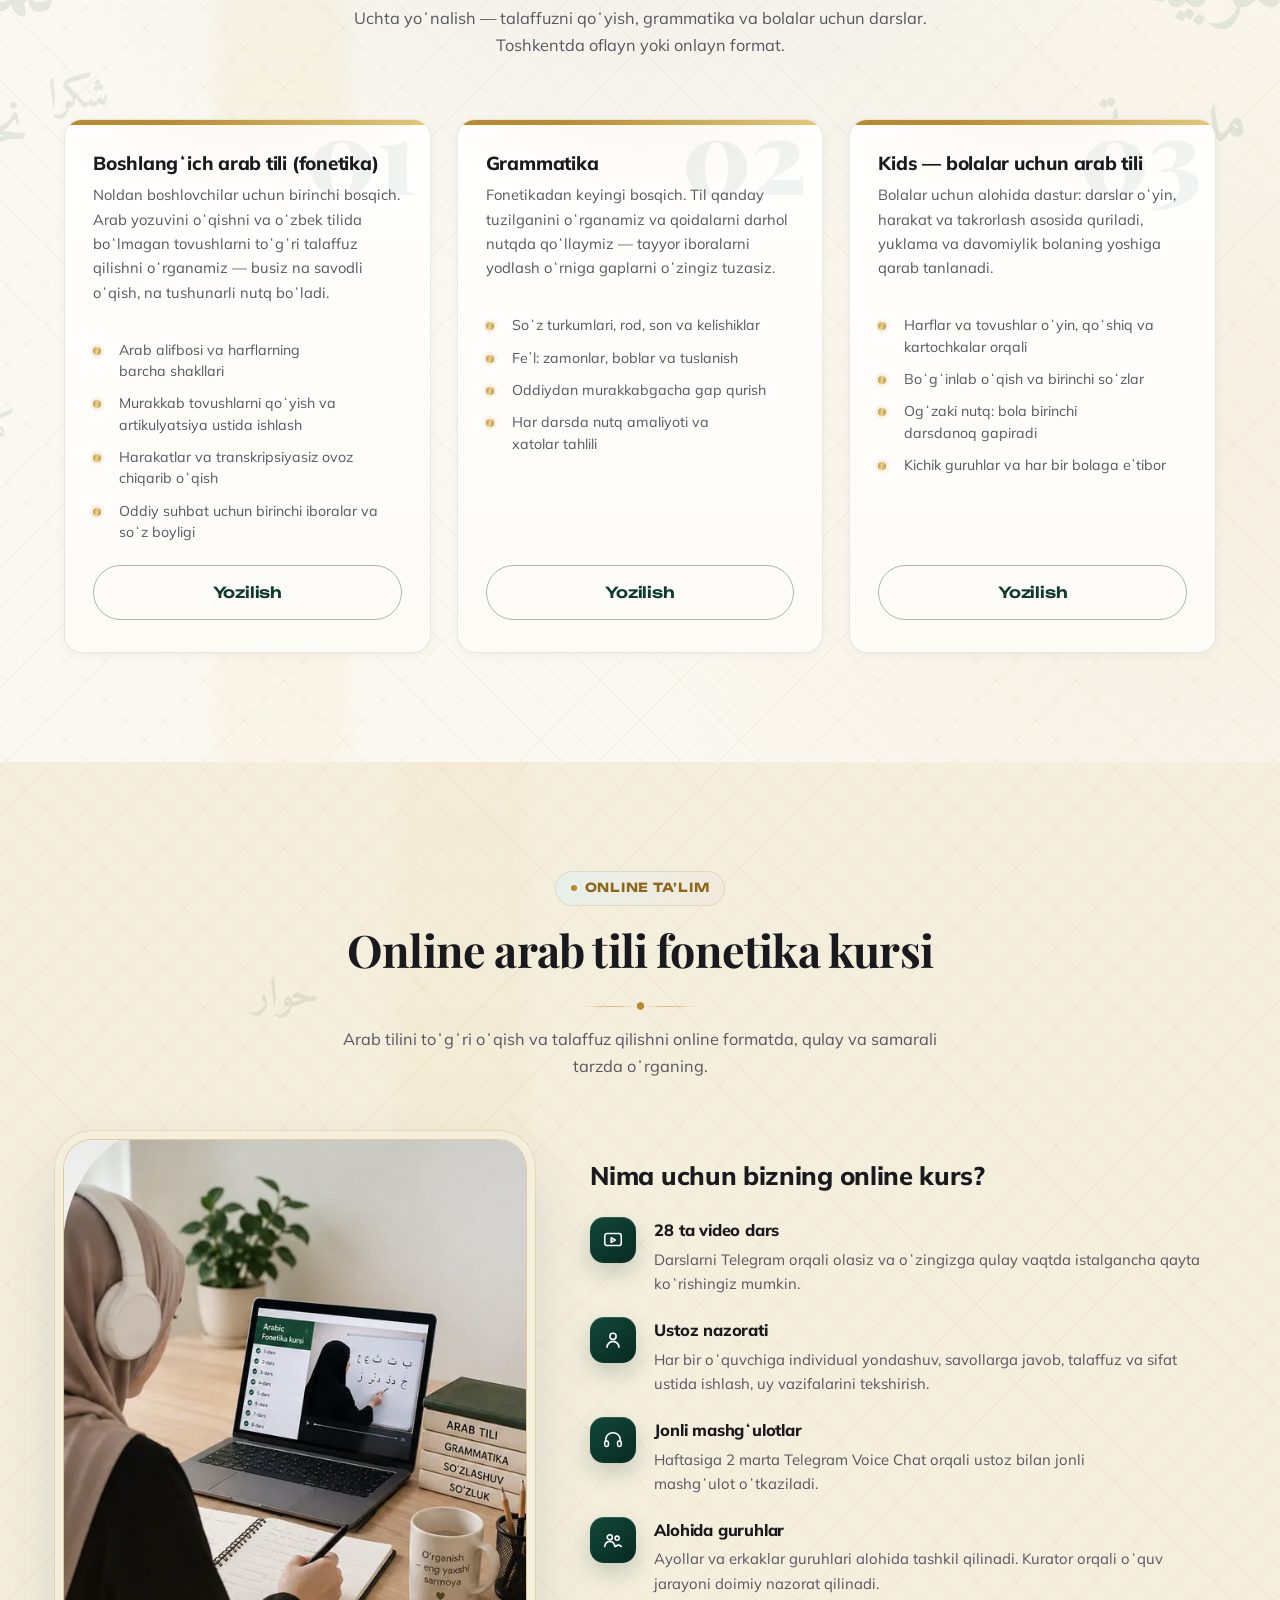
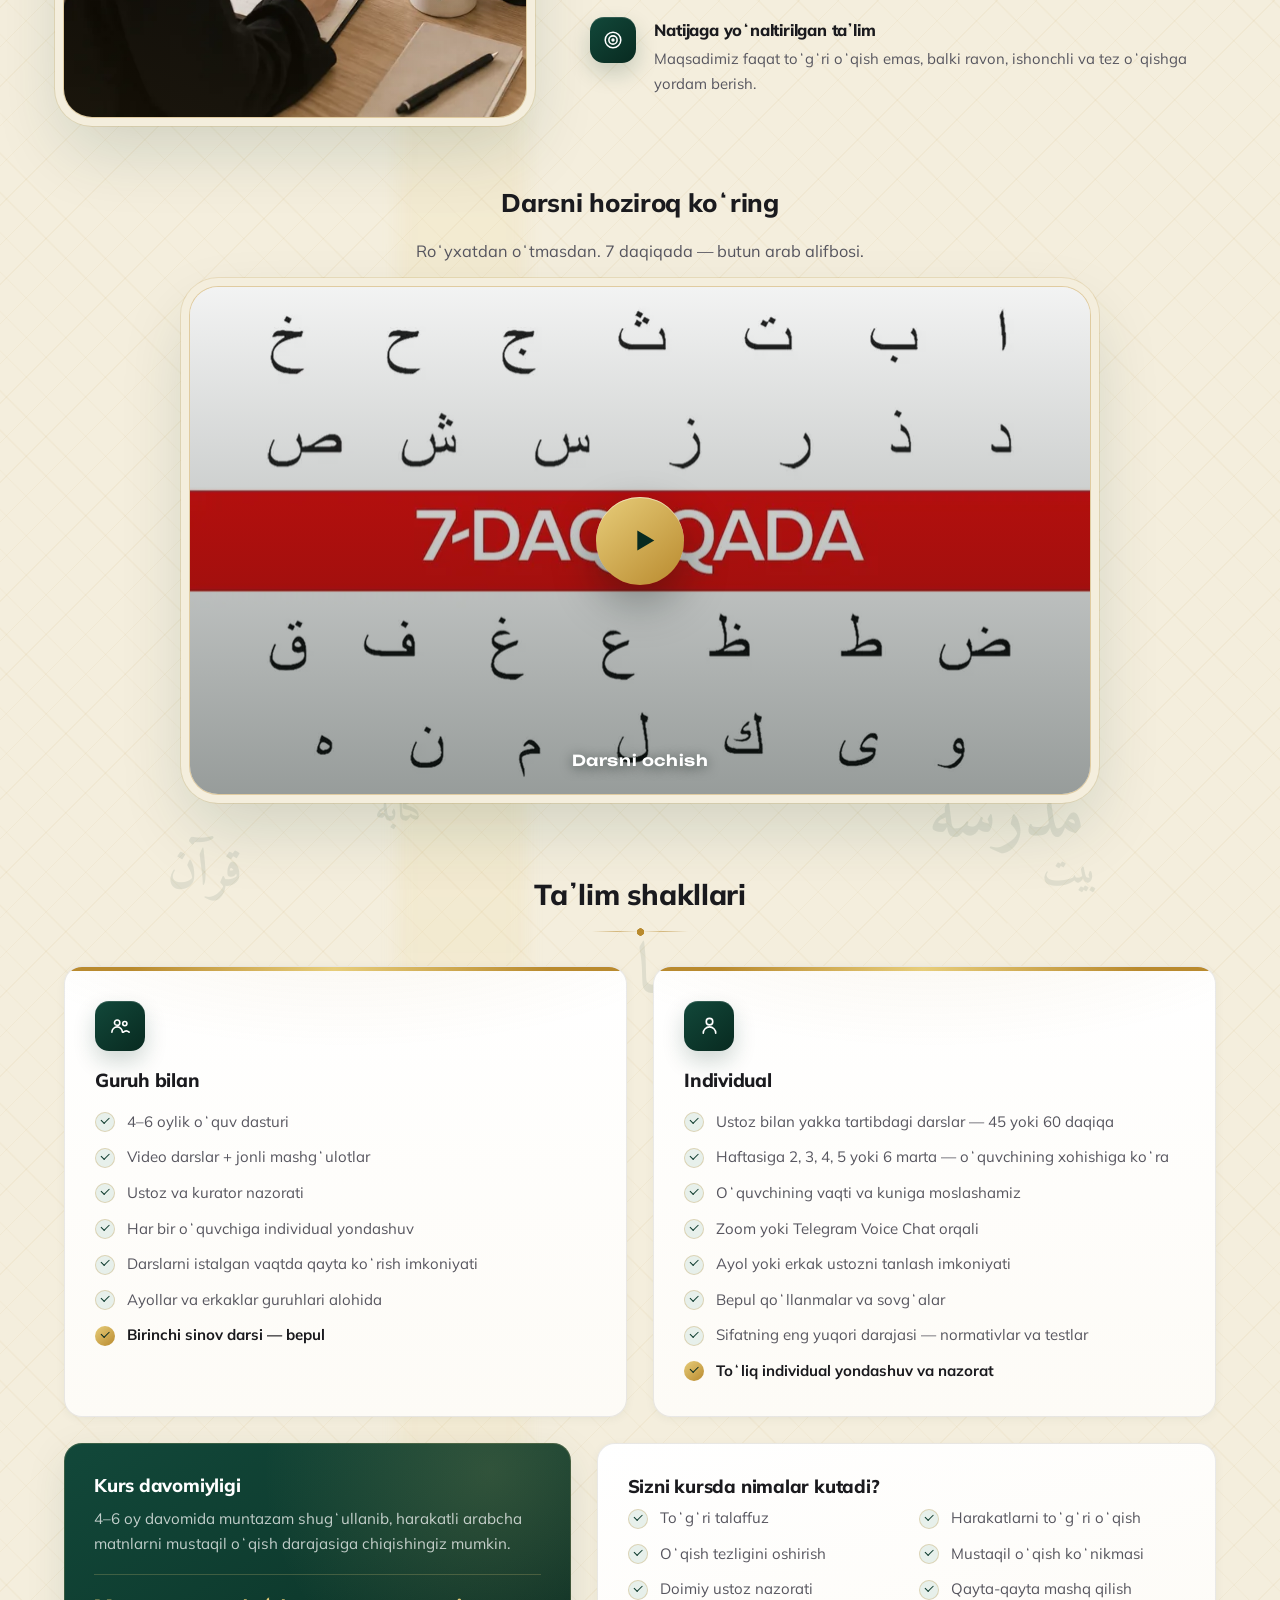
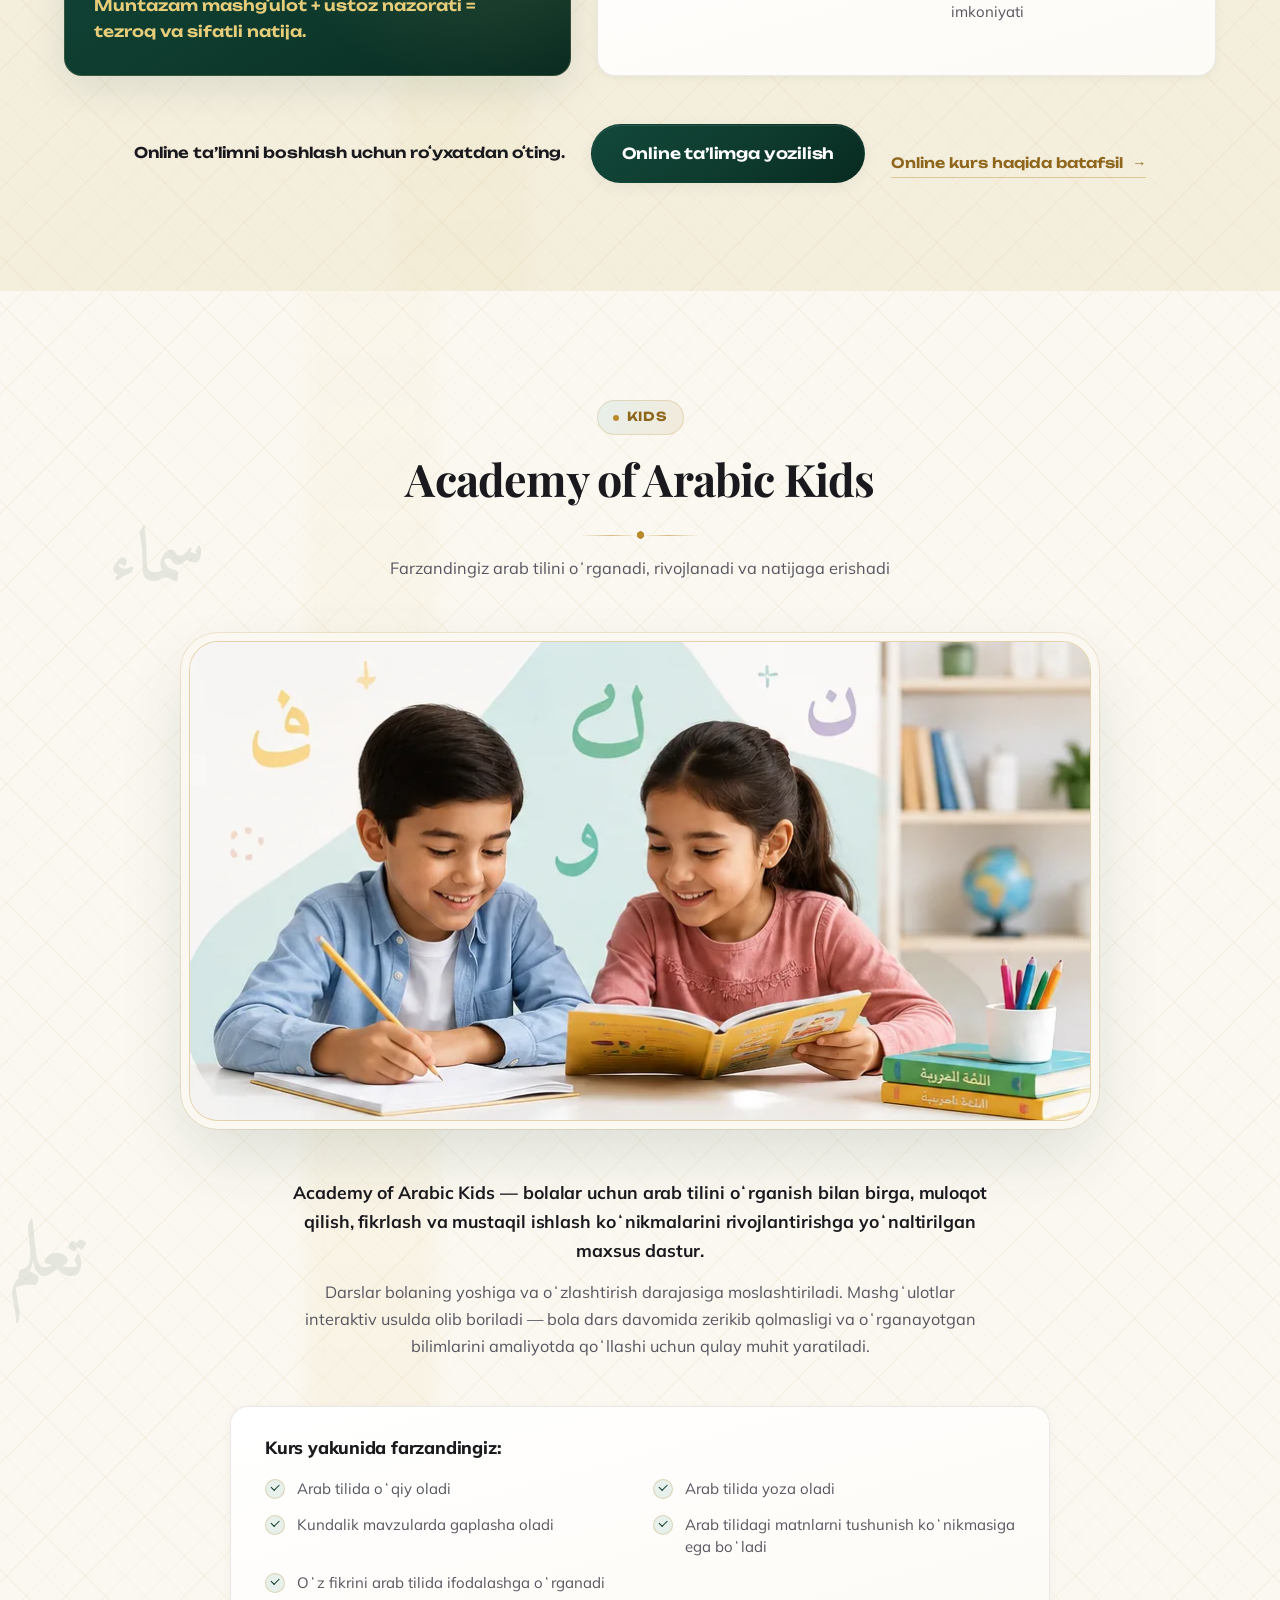
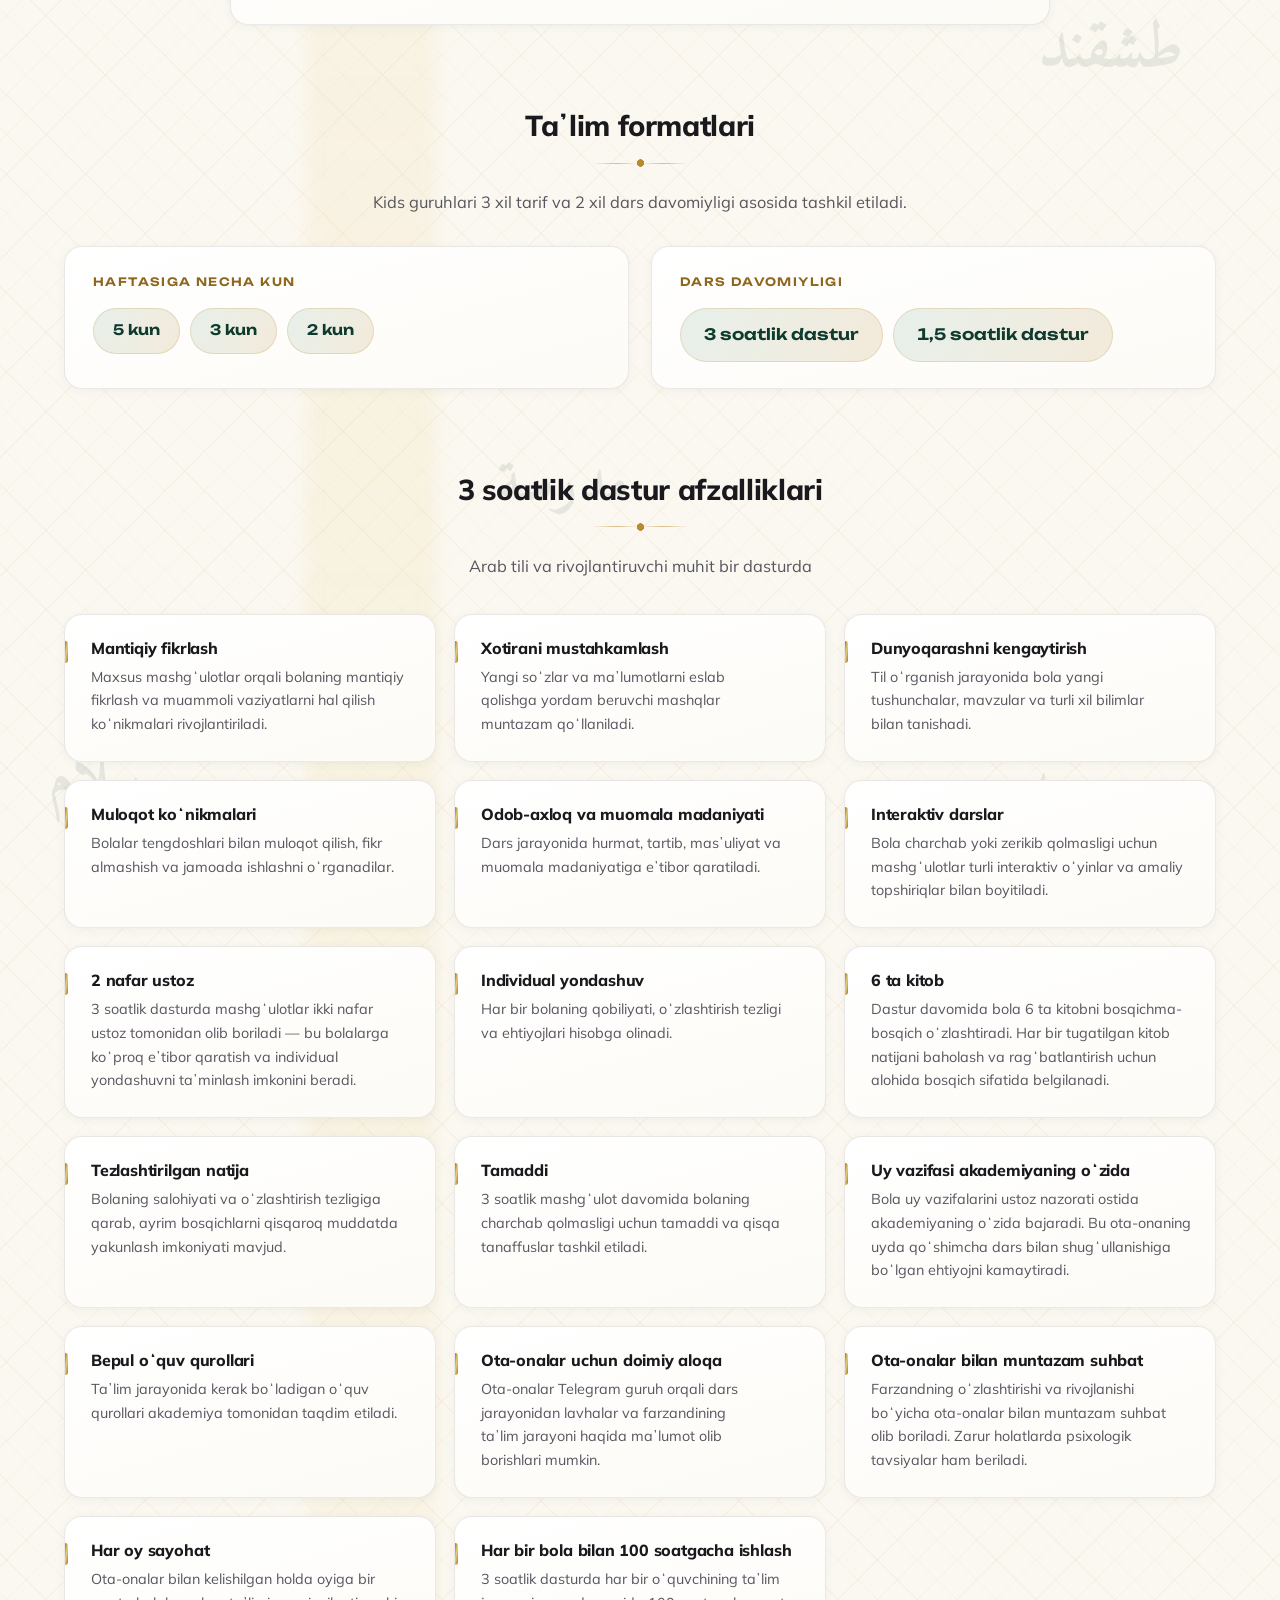
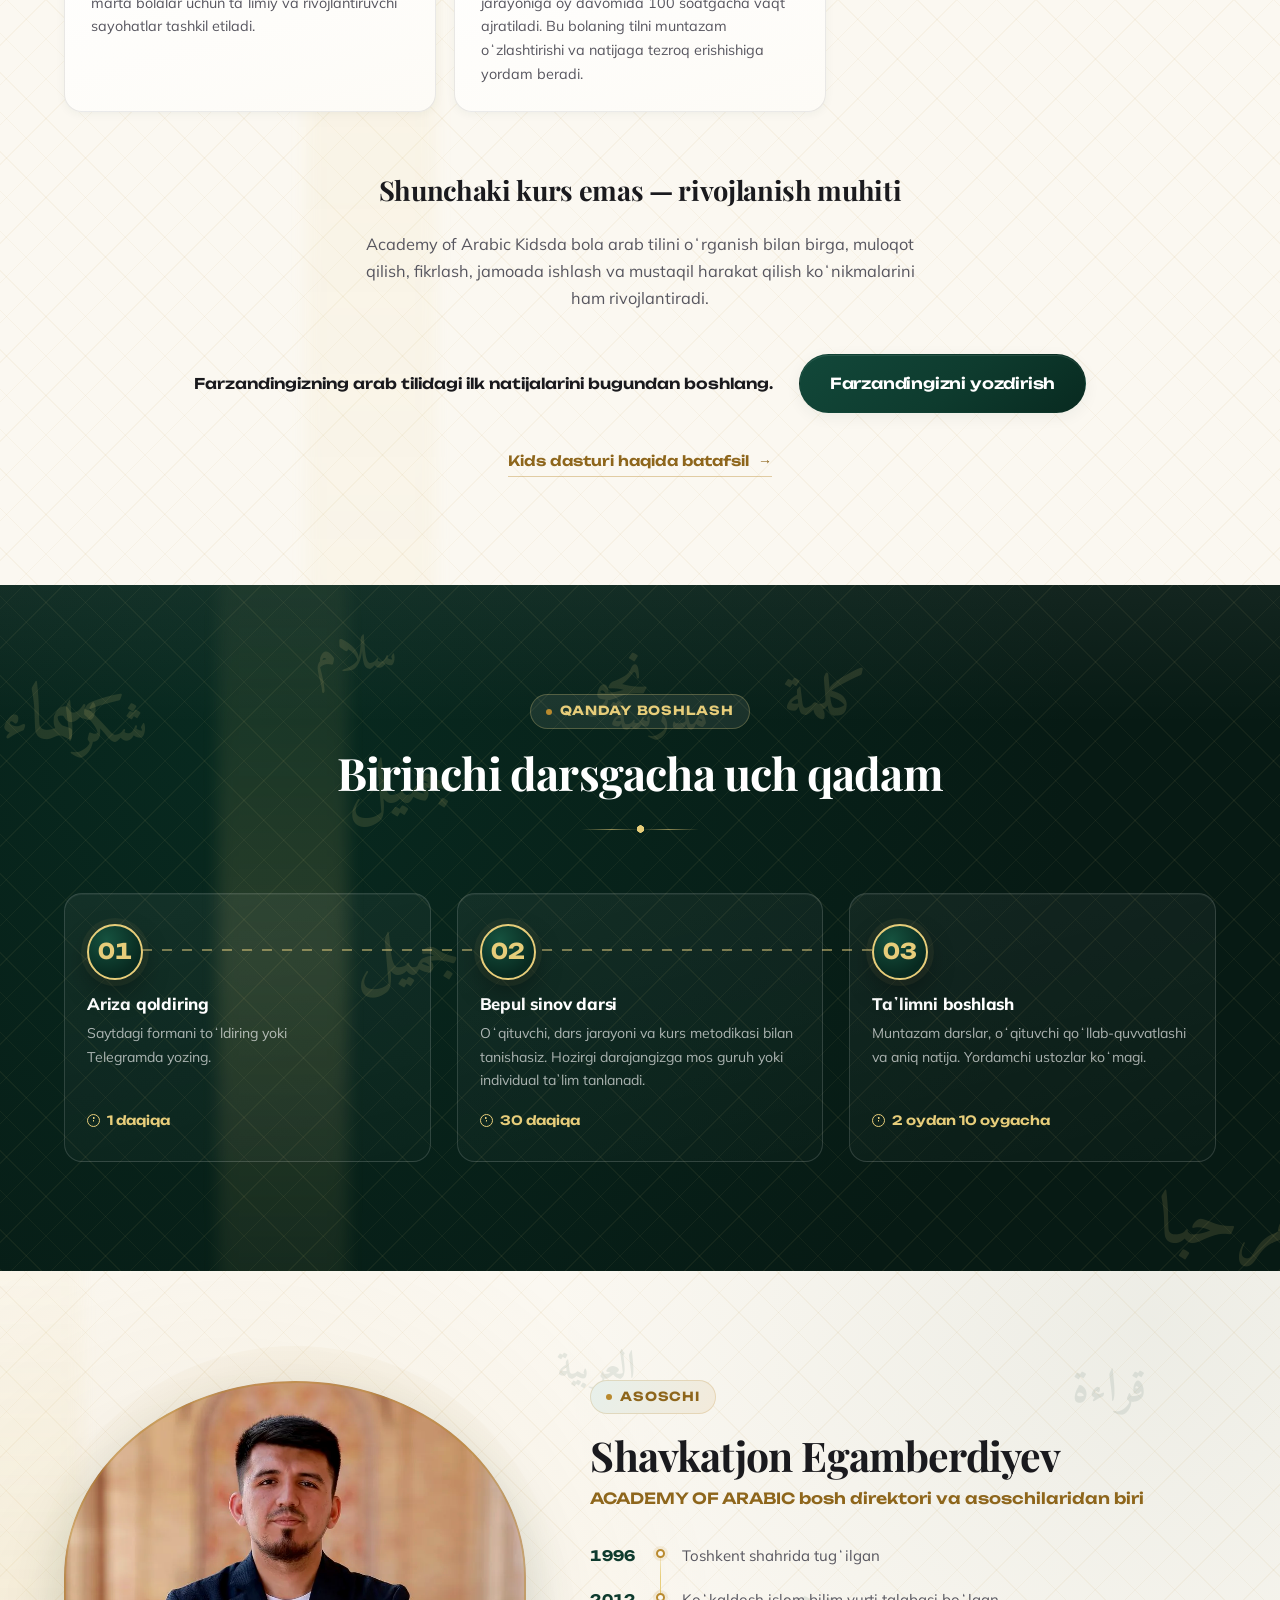
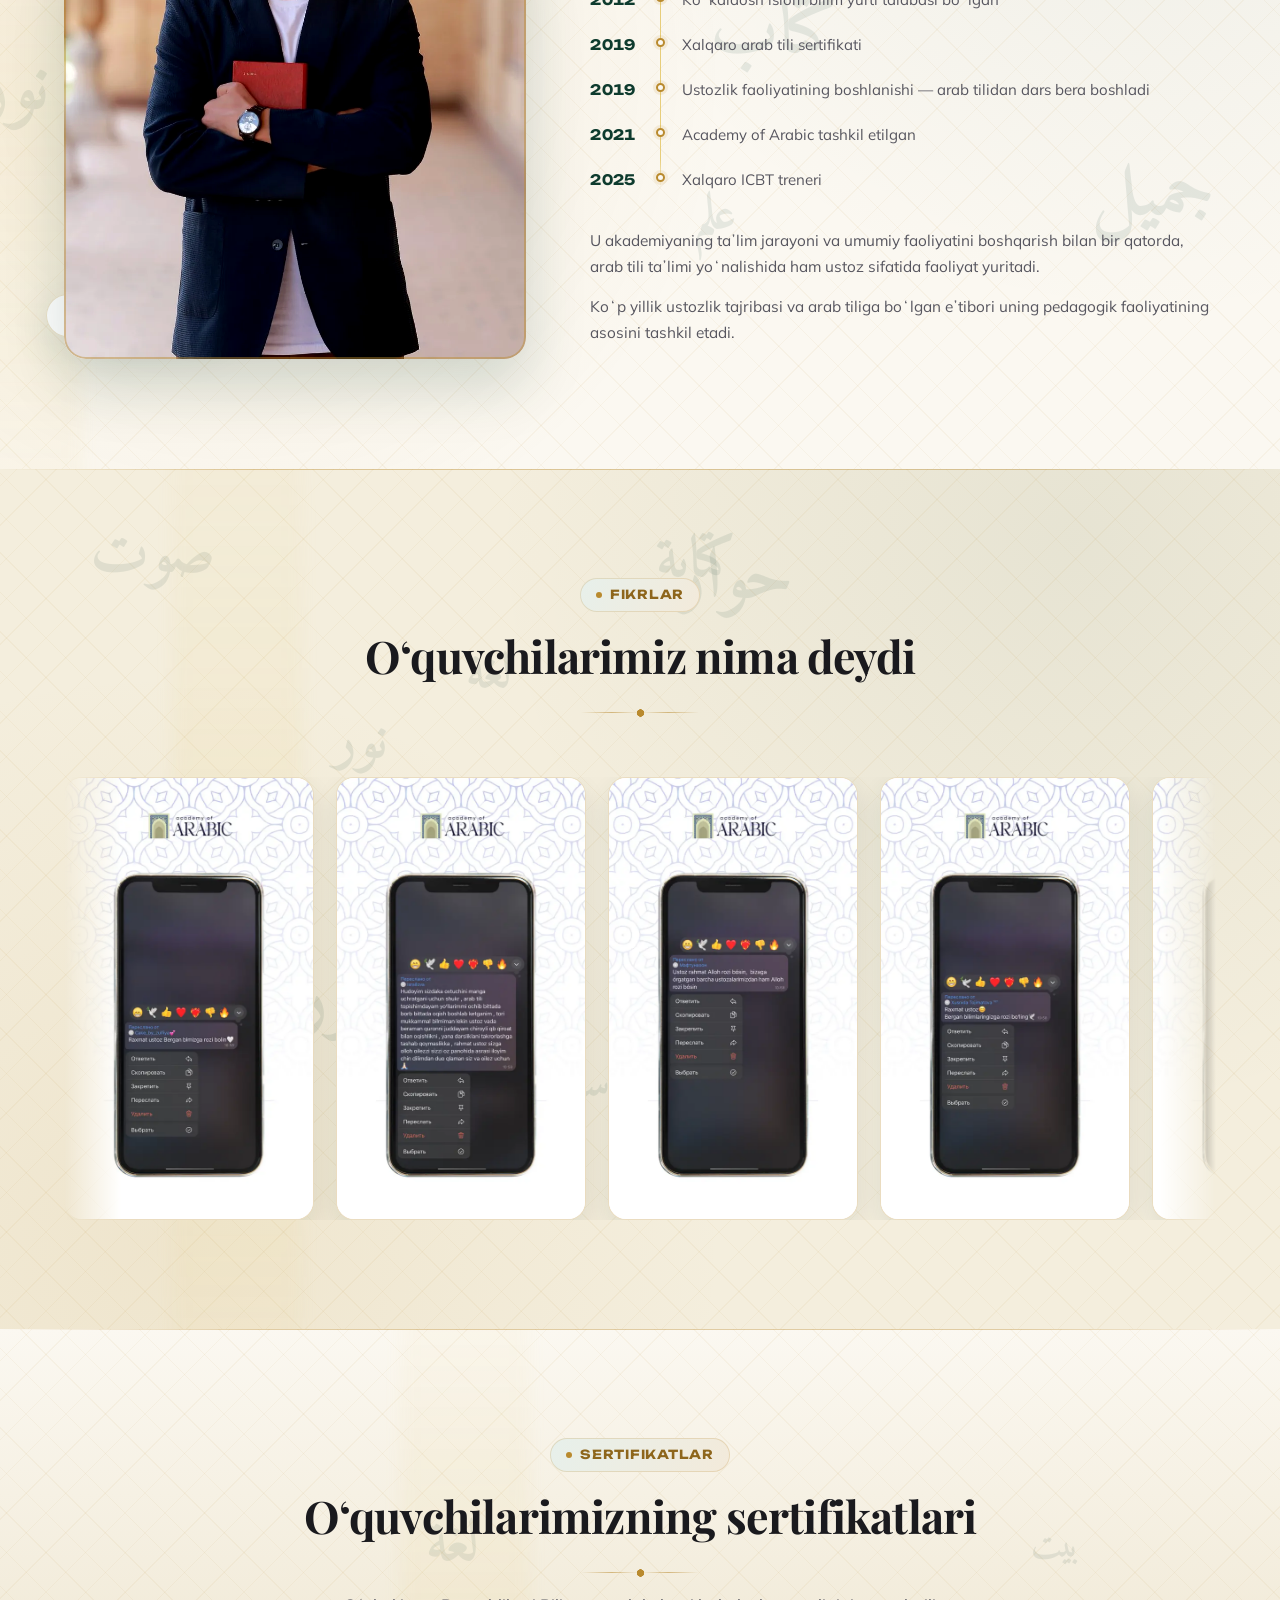
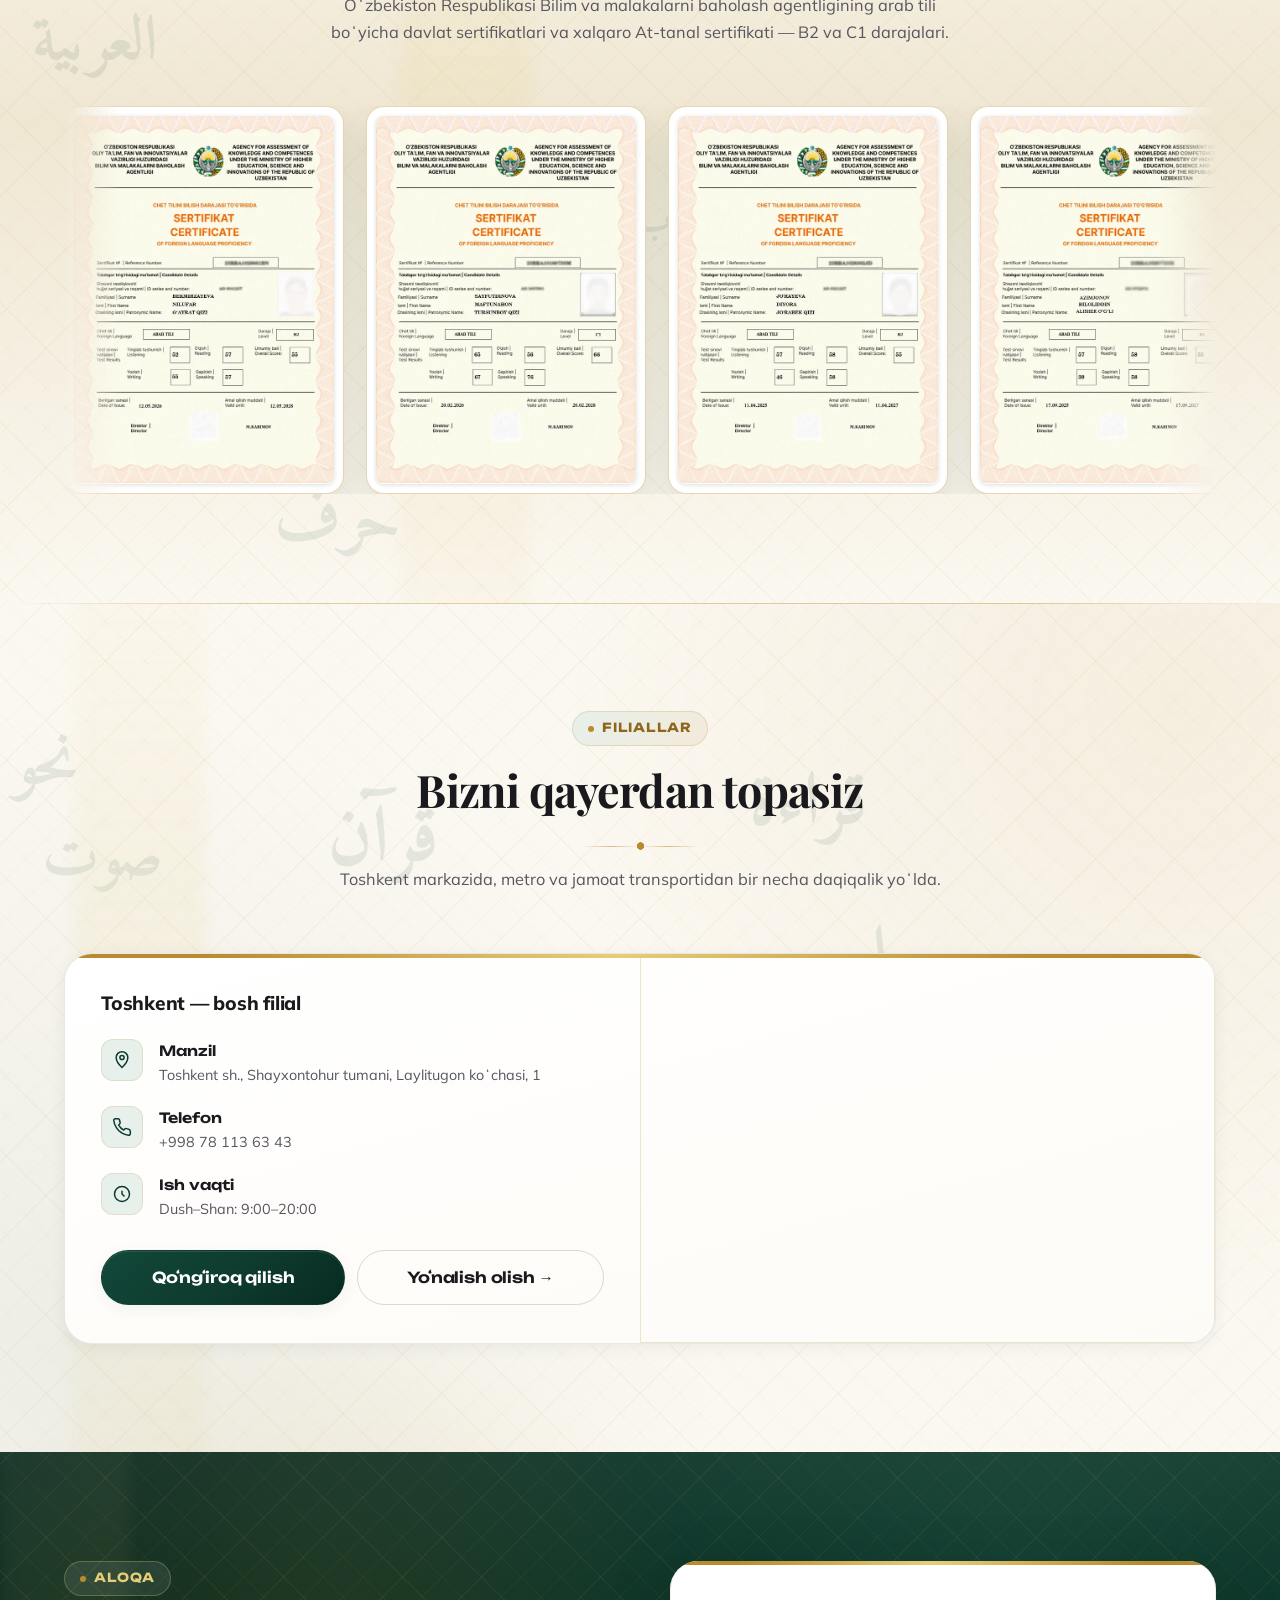
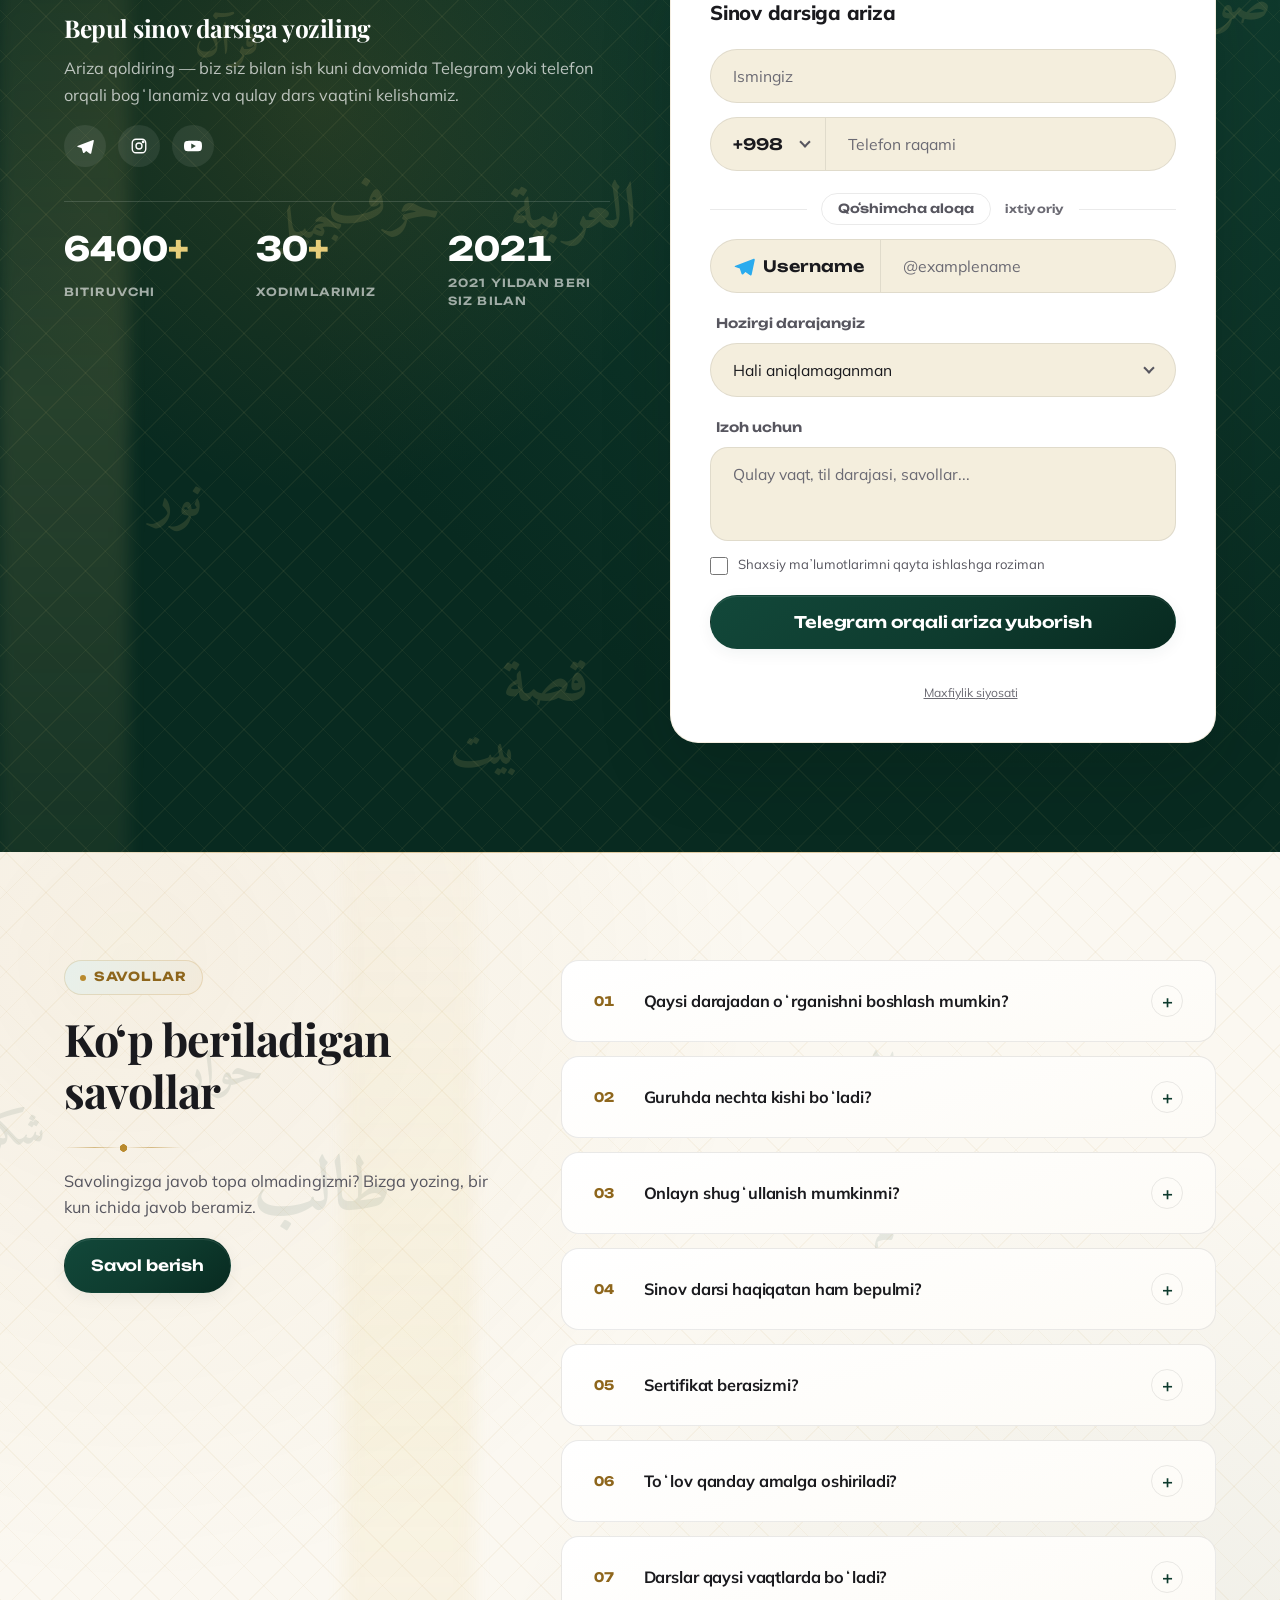
==== commit 1b63e79d: "Fit the mark inside the circle search crops it to Search results and launchers draw a favicon as a c" ====
--- a/index.html
+++ b/index.html
@@ -27,10 +27,10 @@
 <meta content="41.3231156, 69.2299471" name="ICBM"/>
 <!-- Google reads the sizes it is given and prefers a square multiple of
      48; /favicon.ico is its documented fallback and lives at the root. -->
-<link href="/favicon.ico?v=b4f56022de" rel="icon" sizes="16x16 32x32 48x48"/>
-<link href="/assets/favicon-96.png?v=634ba7b935" rel="icon" sizes="96x96" type="image/png"/>
-<link href="/assets/favicon-192.png?v=8e1a1da3ba" rel="icon" sizes="192x192" type="image/png"/>
-<link href="/assets/apple-touch-icon.png?v=5cd60ec1dc" rel="apple-touch-icon" sizes="180x180"/>
+<link href="/favicon.ico?v=c464c815cb" rel="icon" sizes="16x16 32x32 48x48"/>
+<link href="/assets/favicon-96.png?v=00225aa370" rel="icon" sizes="96x96" type="image/png"/>
+<link href="/assets/favicon-192.png?v=723f72a9c5" rel="icon" sizes="192x192" type="image/png"/>
+<link href="/assets/apple-touch-icon.png?v=05c7ff06af" rel="apple-touch-icon" sizes="180x180"/>
 <link href="/site.webmanifest" rel="manifest"/>
 <meta content="#0E3B2E" name="theme-color"/>
 <script type="application/ld+json">{
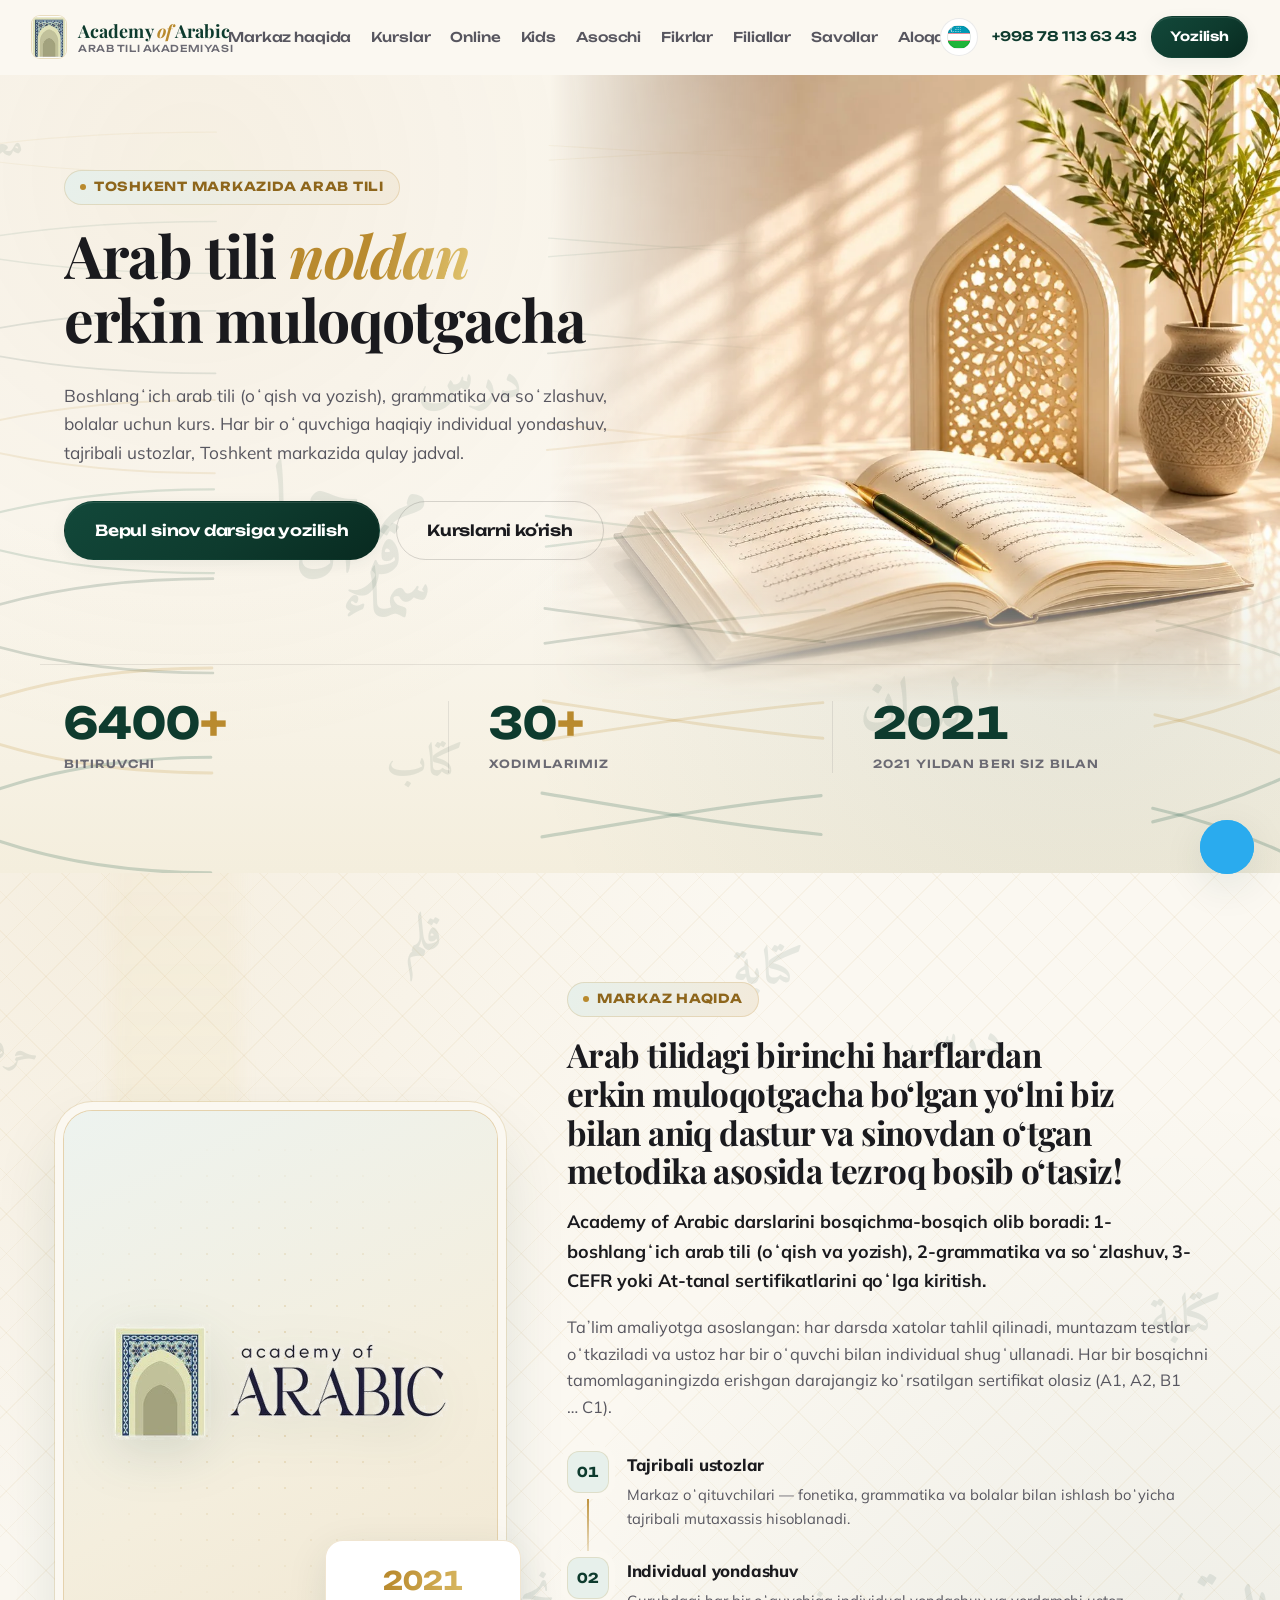
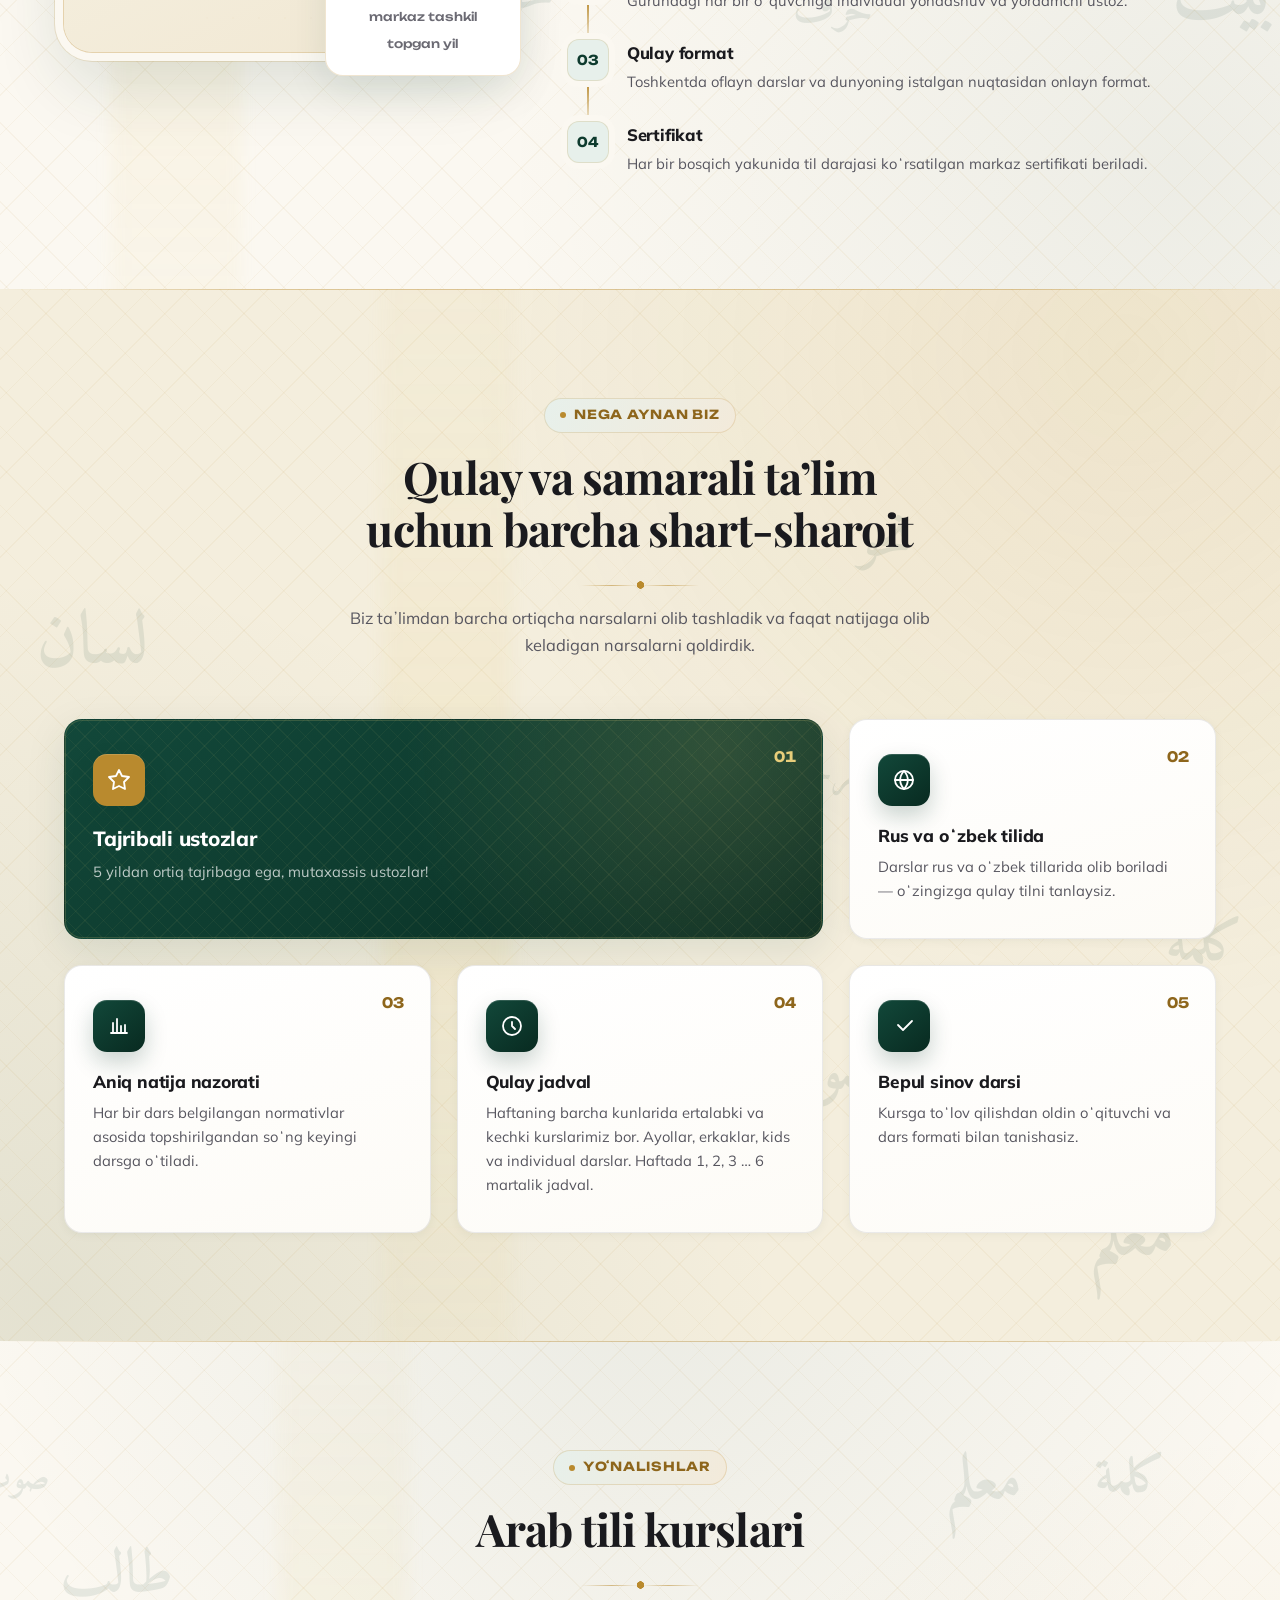
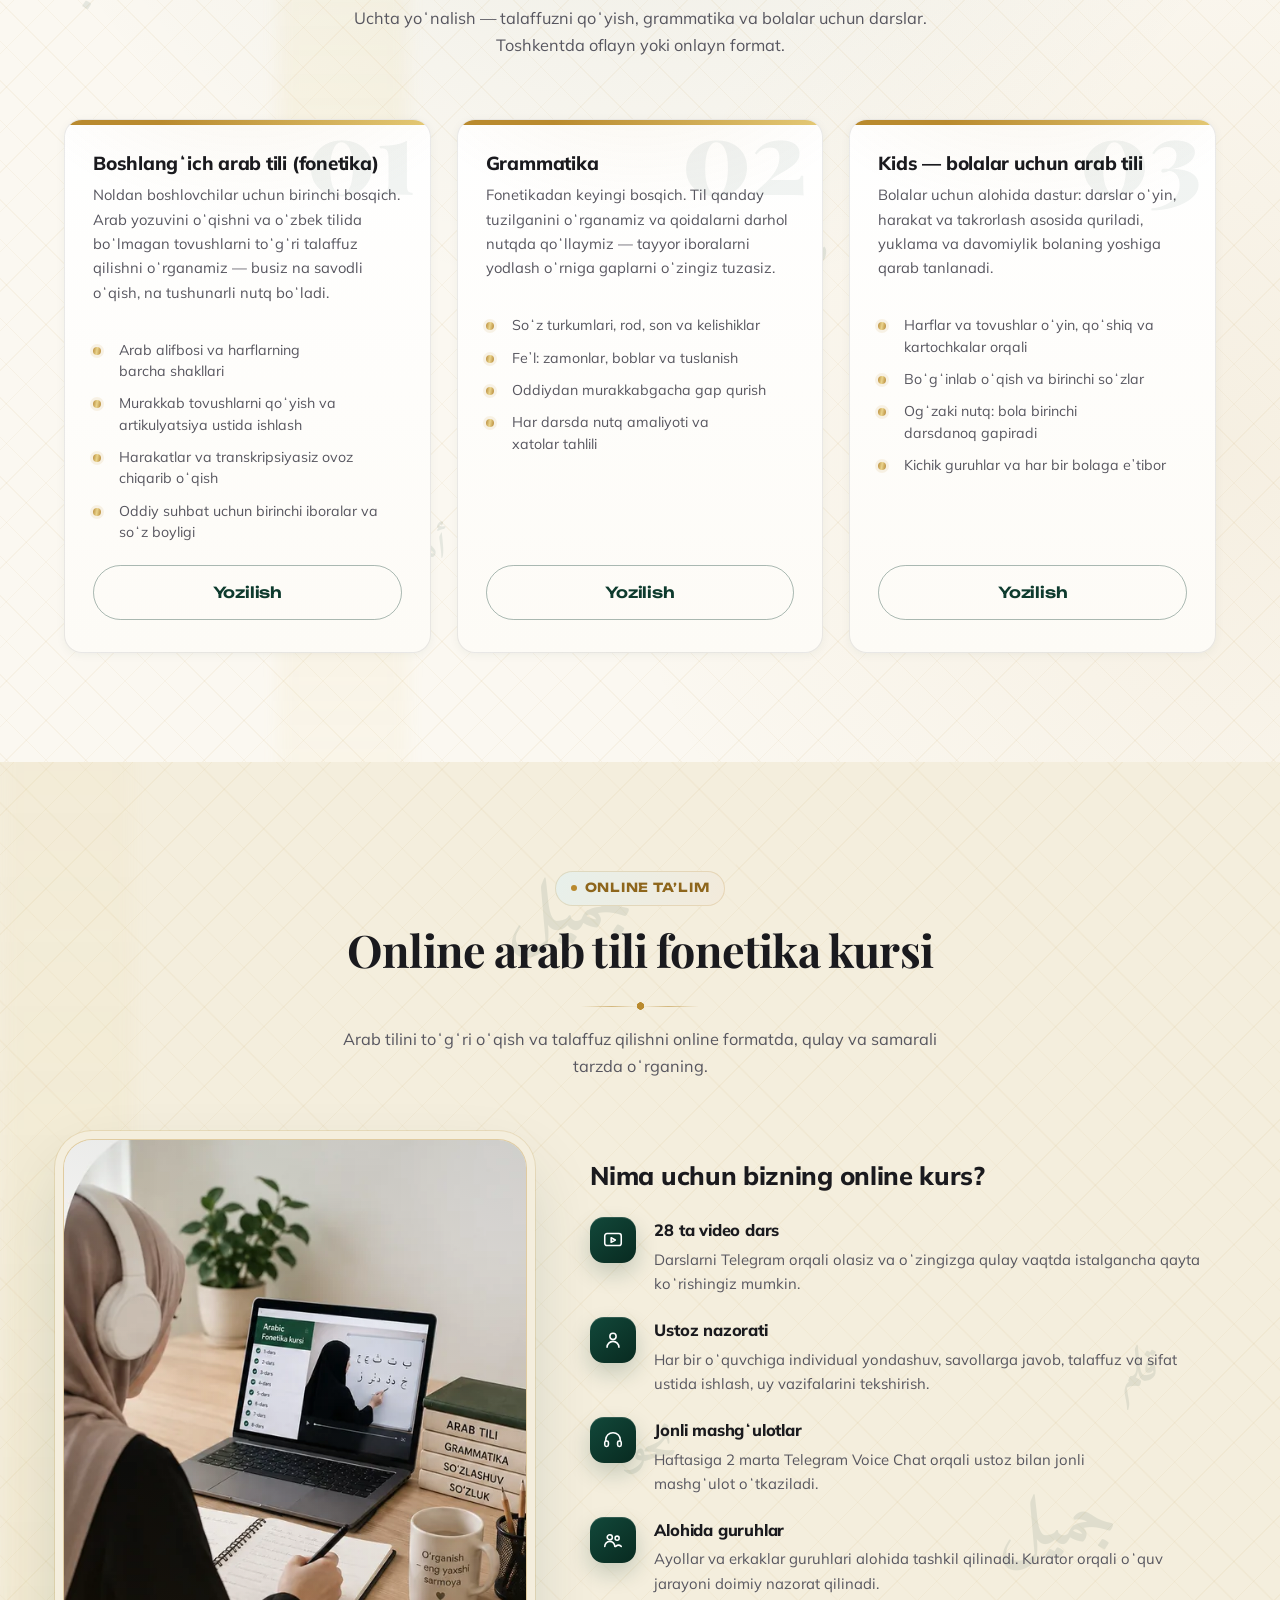
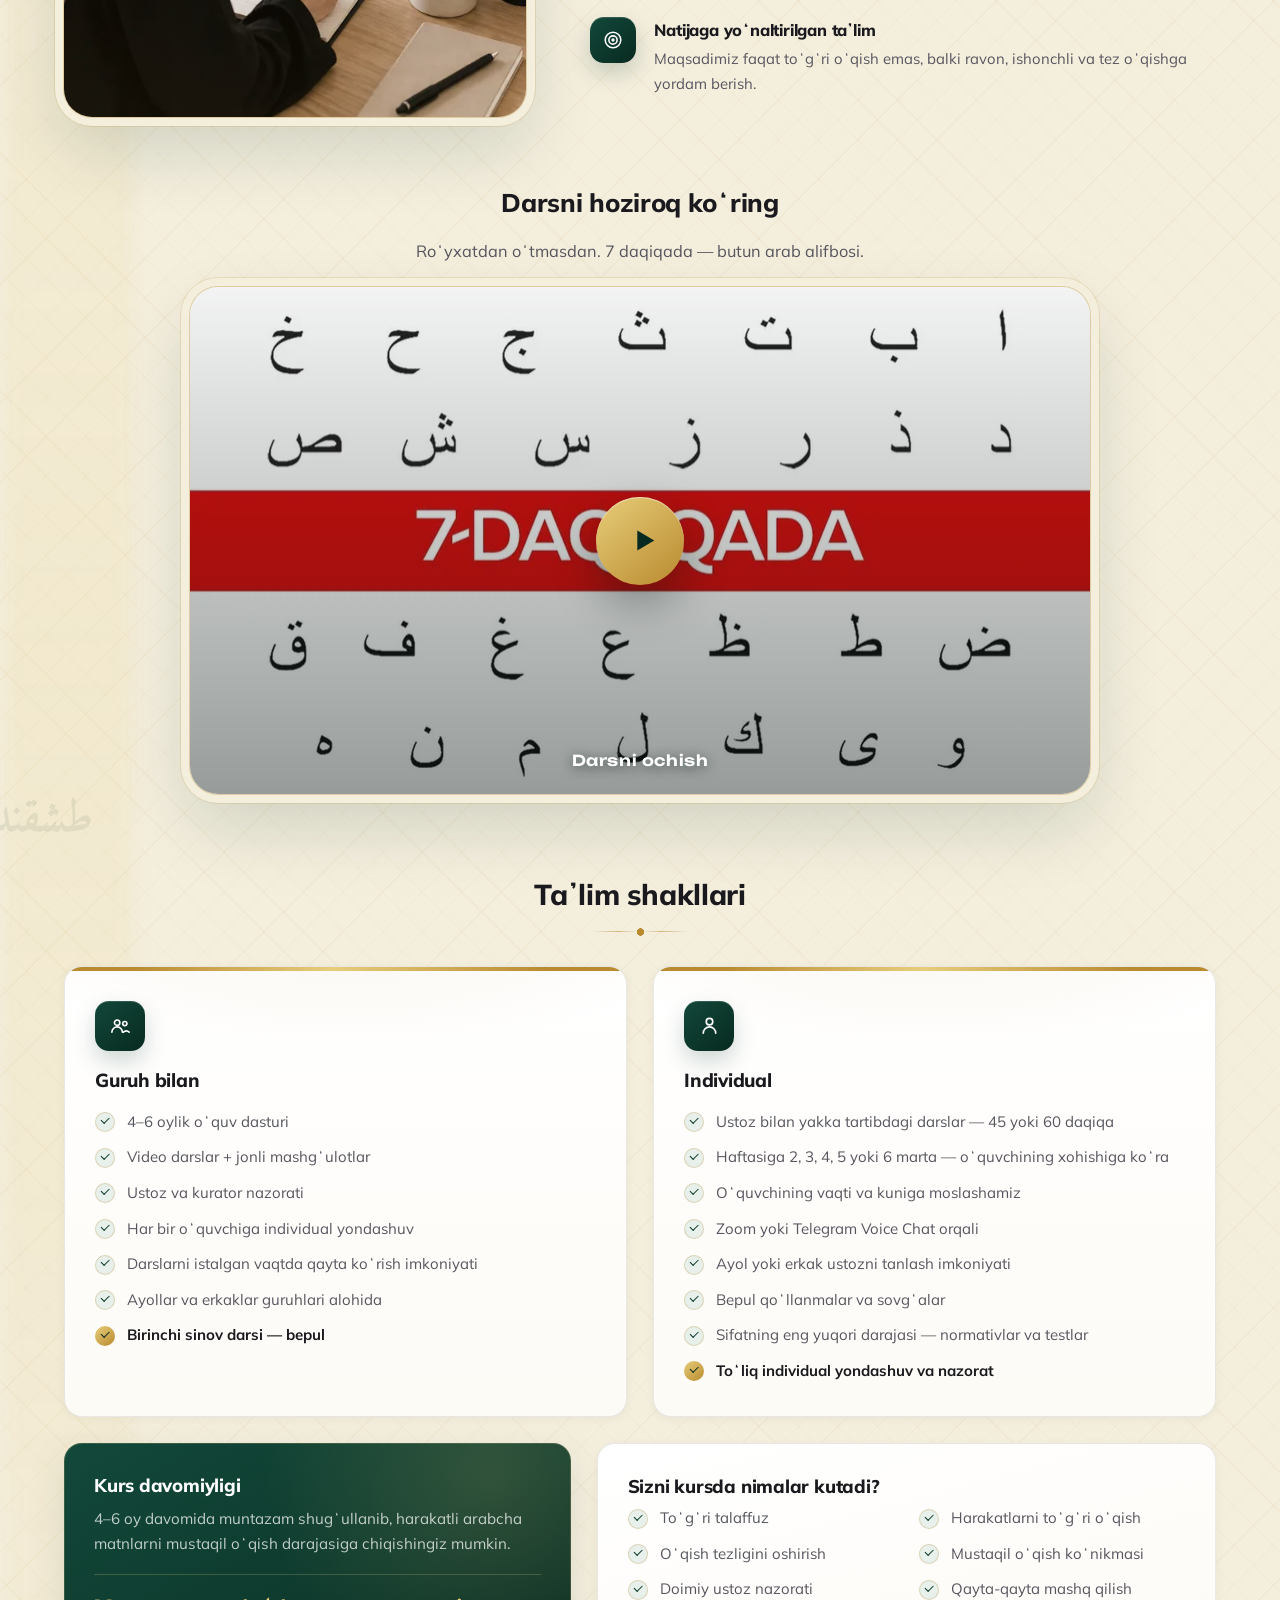
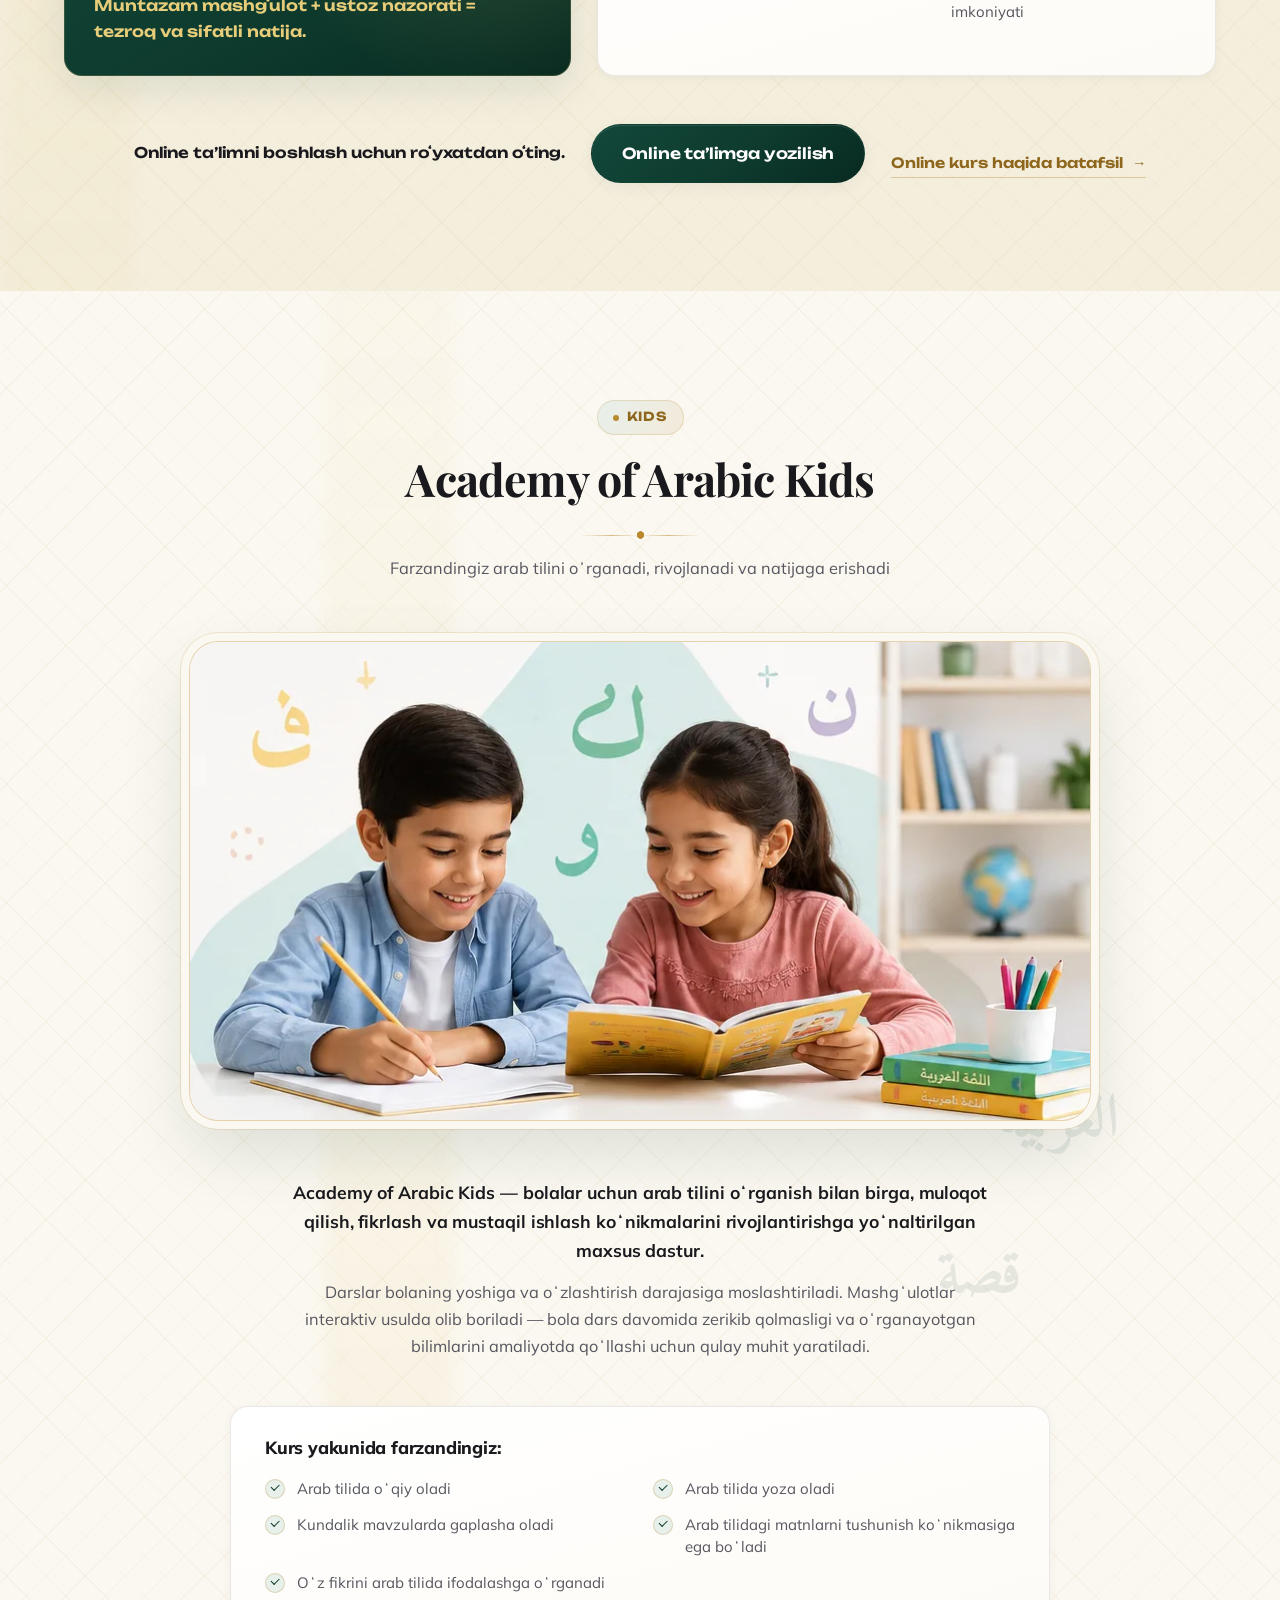
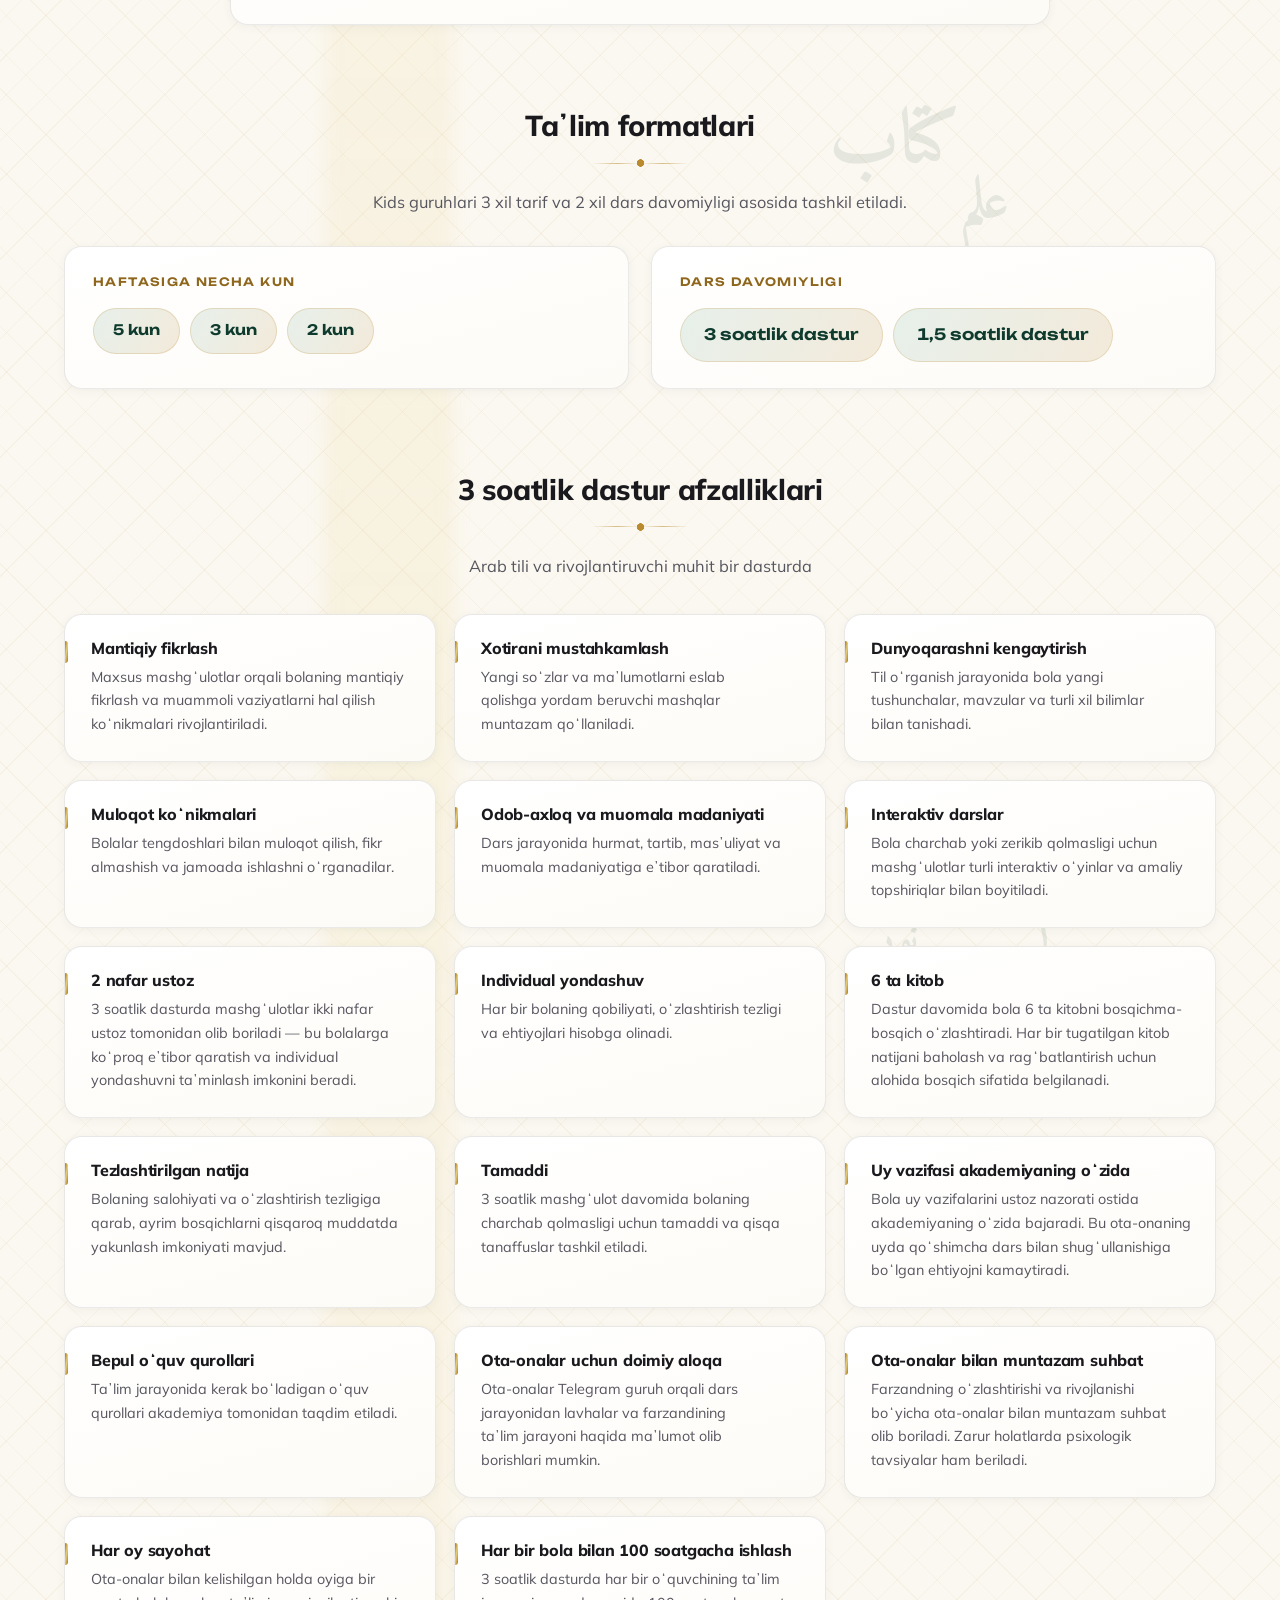
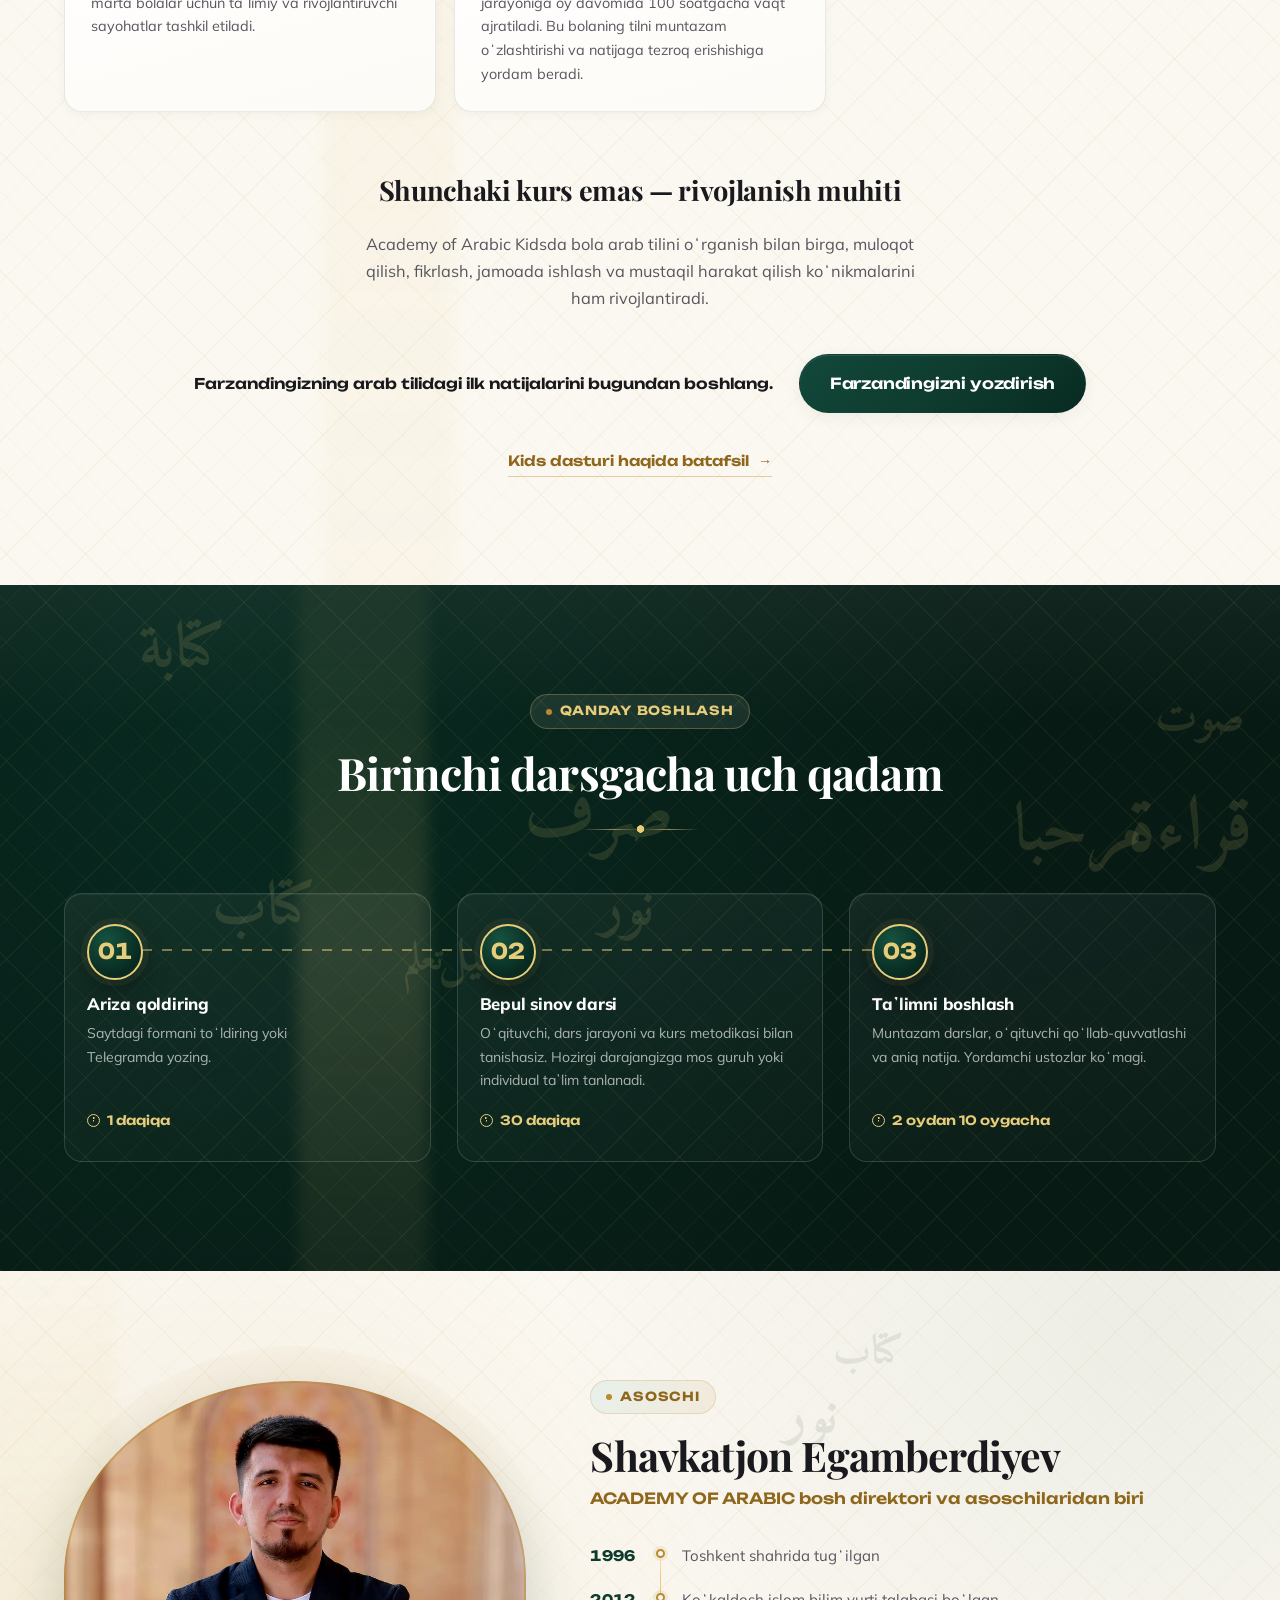
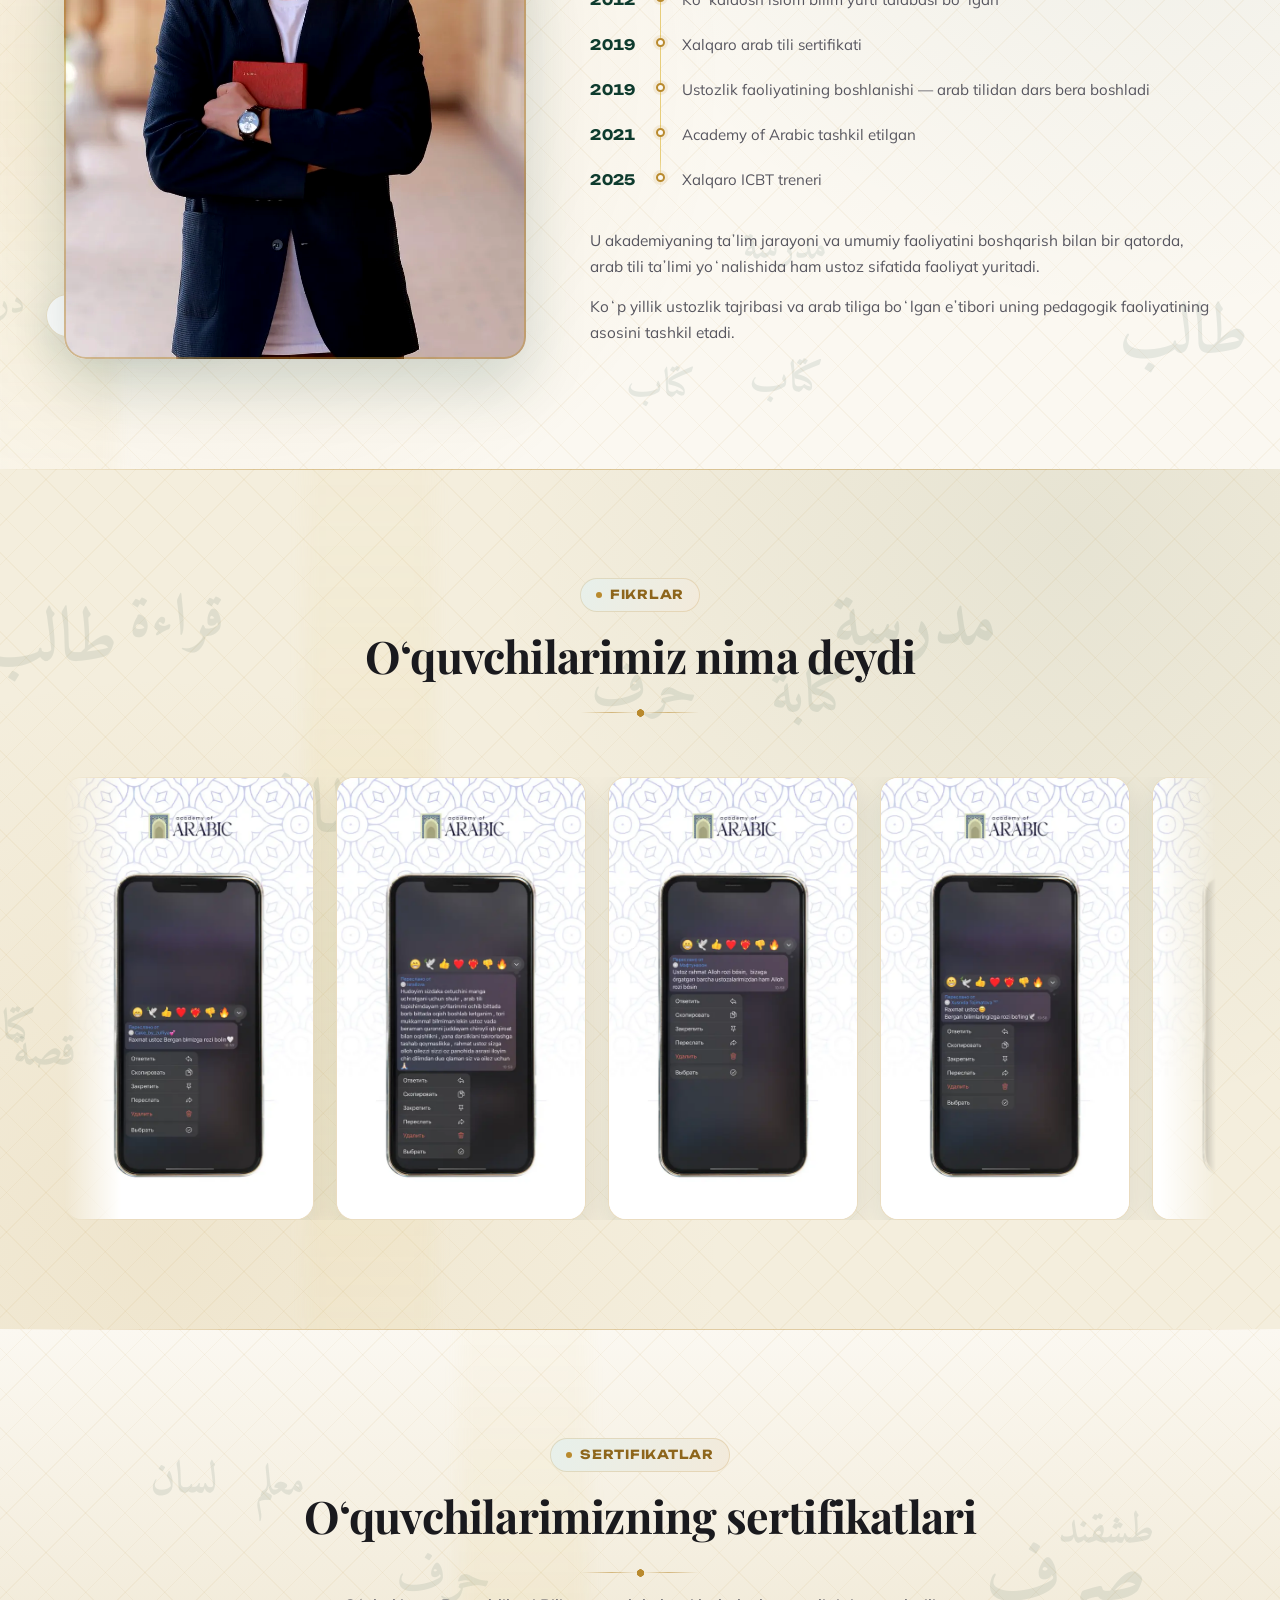
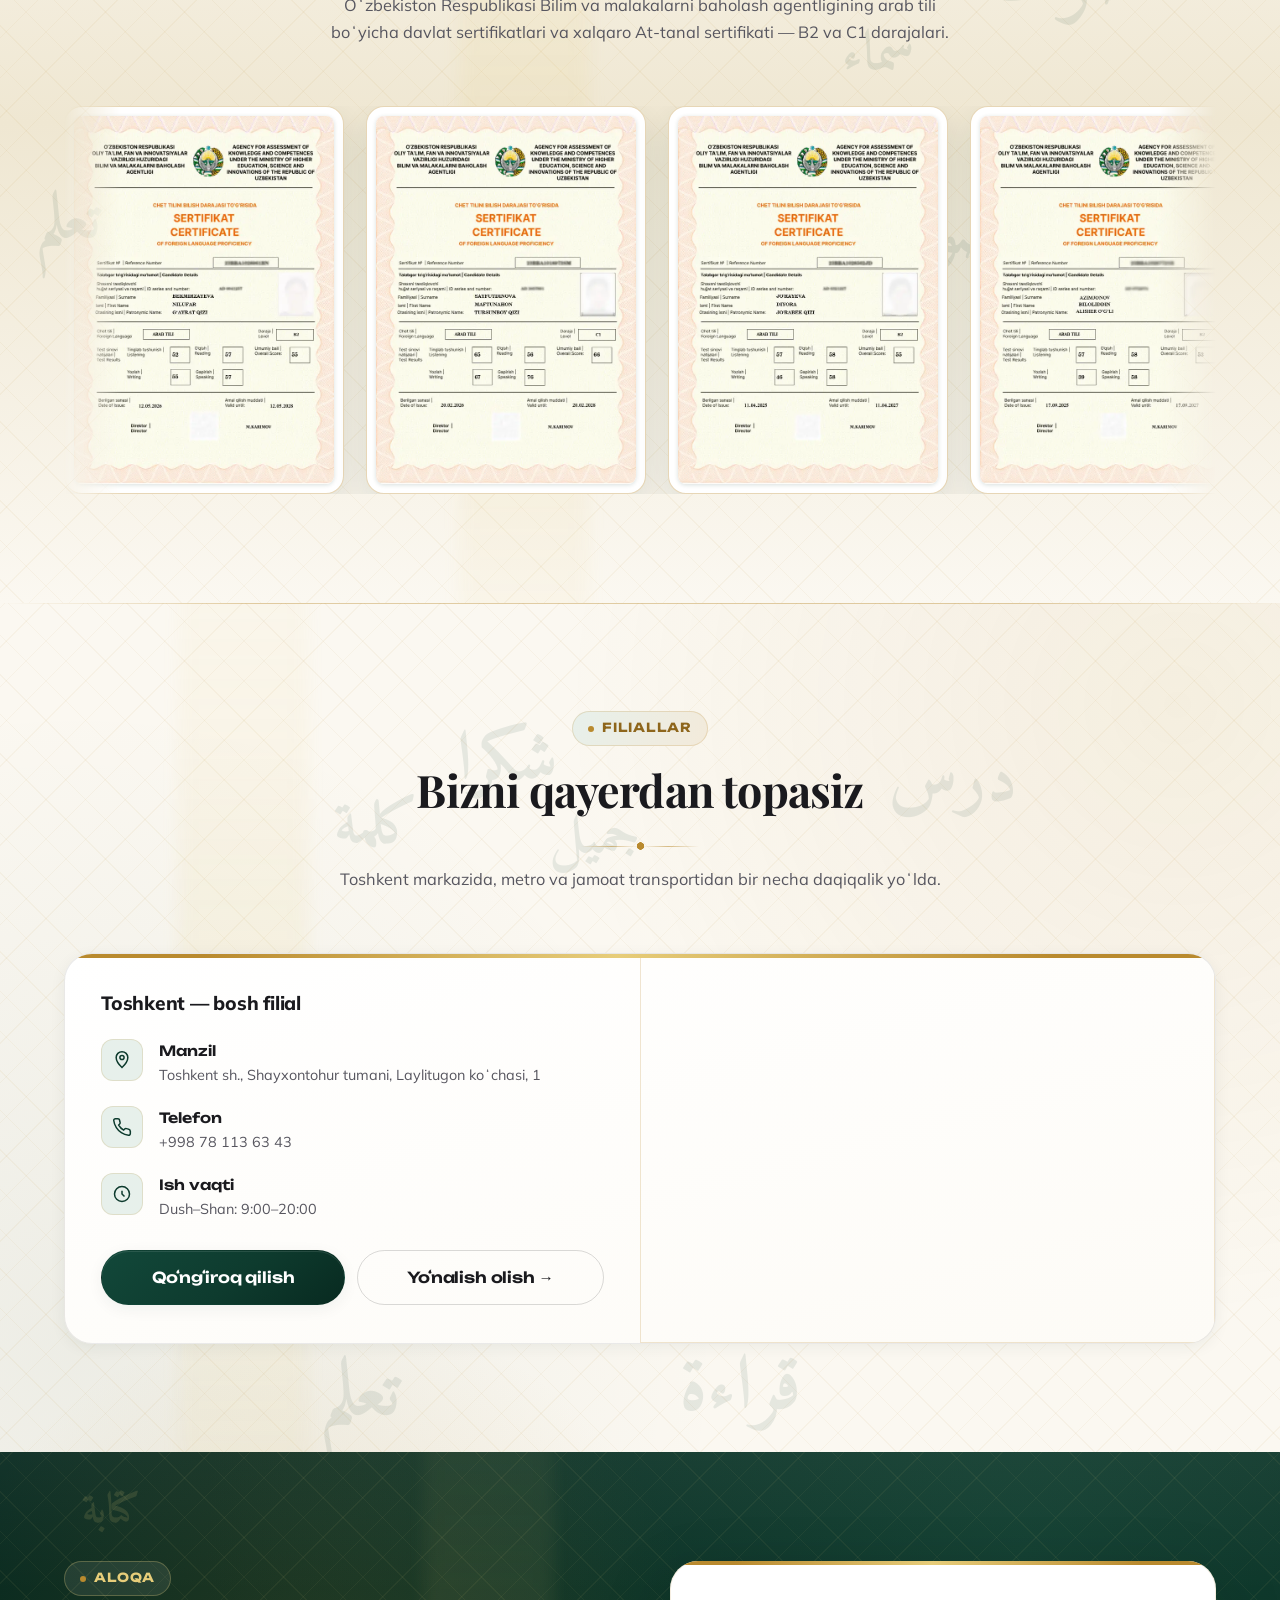
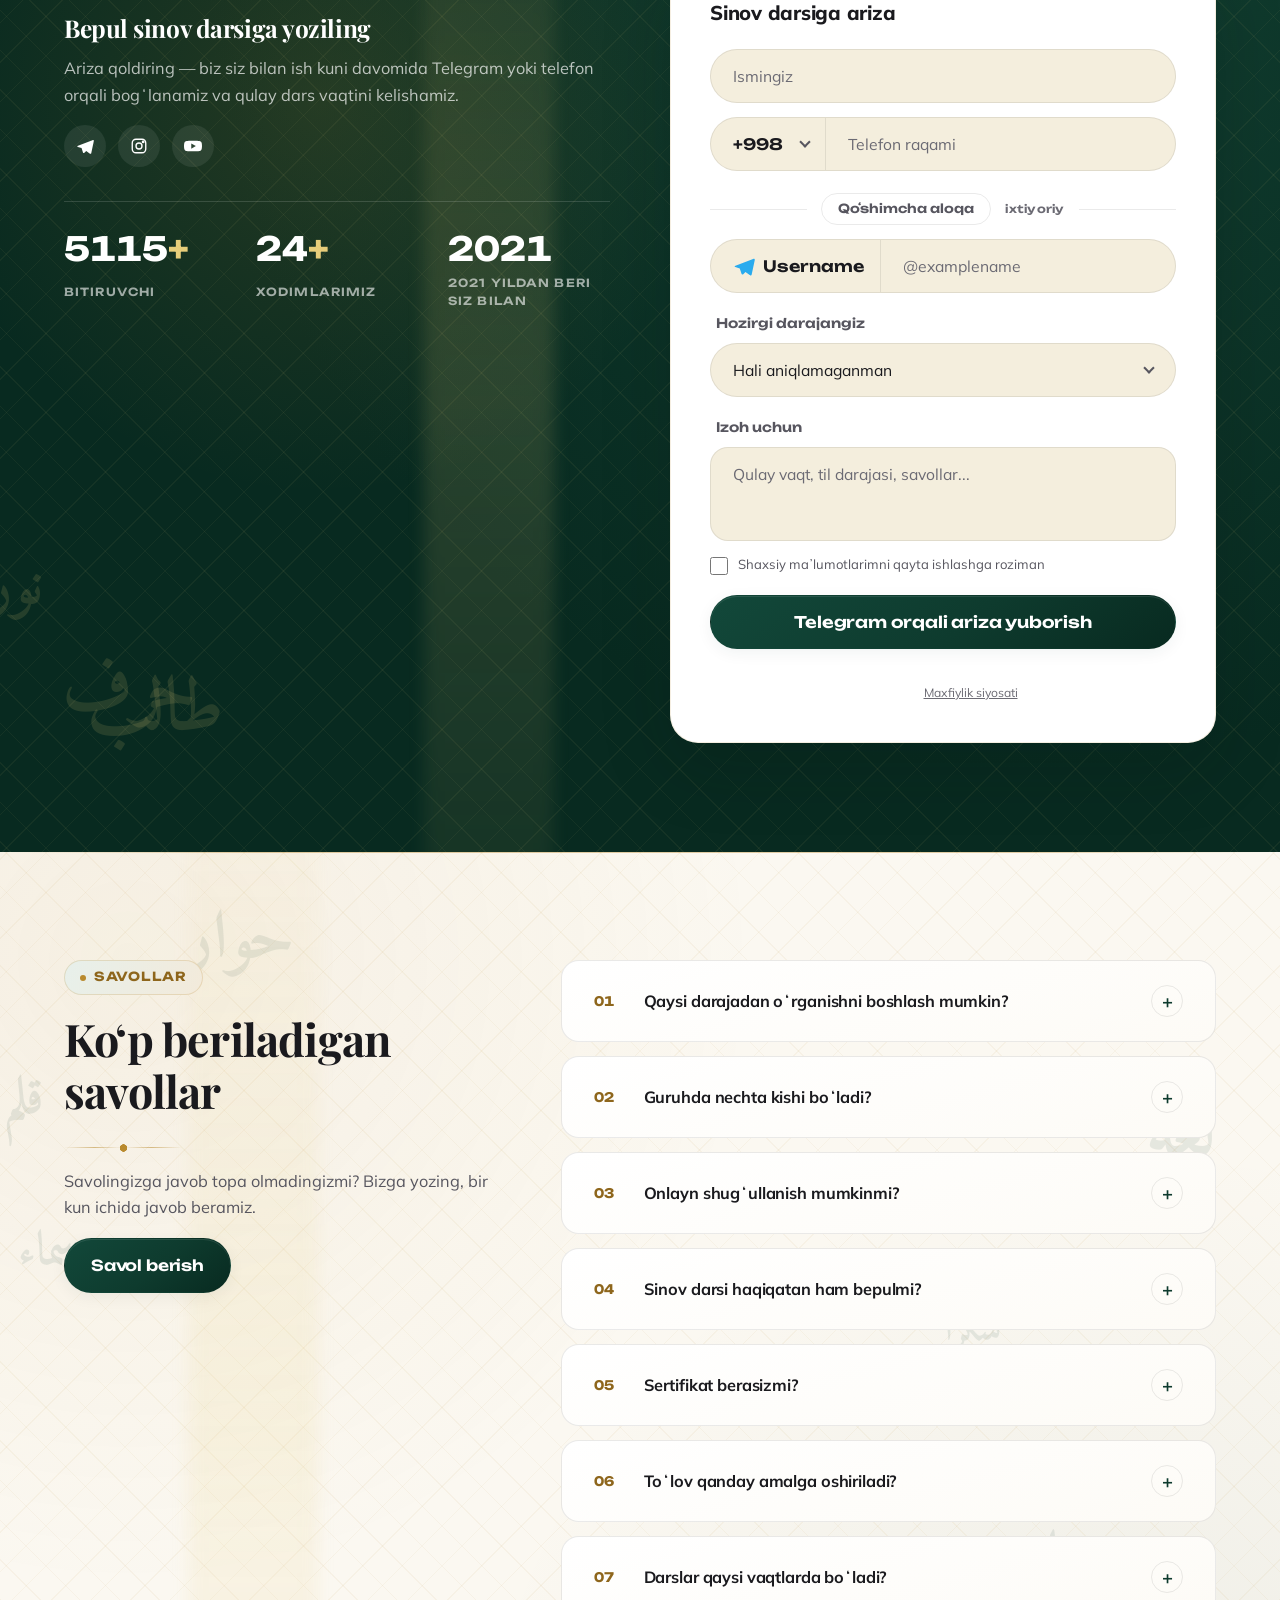
==== commit 930bc0bd: "Point the analytics the site already reports at a property Every event the page cares about — video_" ====
--- a/index.html
+++ b/index.html
@@ -1216,6 +1216,6 @@
 </div>
 </dialog>
 <script src="/js/translations.js?v=7e19cfcd57"></script>
-<script src="/js/main.js?v=43fd08f03b"></script>
+<script src="/js/main.js?v=53cef3c62a"></script>
 </body>
 </html>
